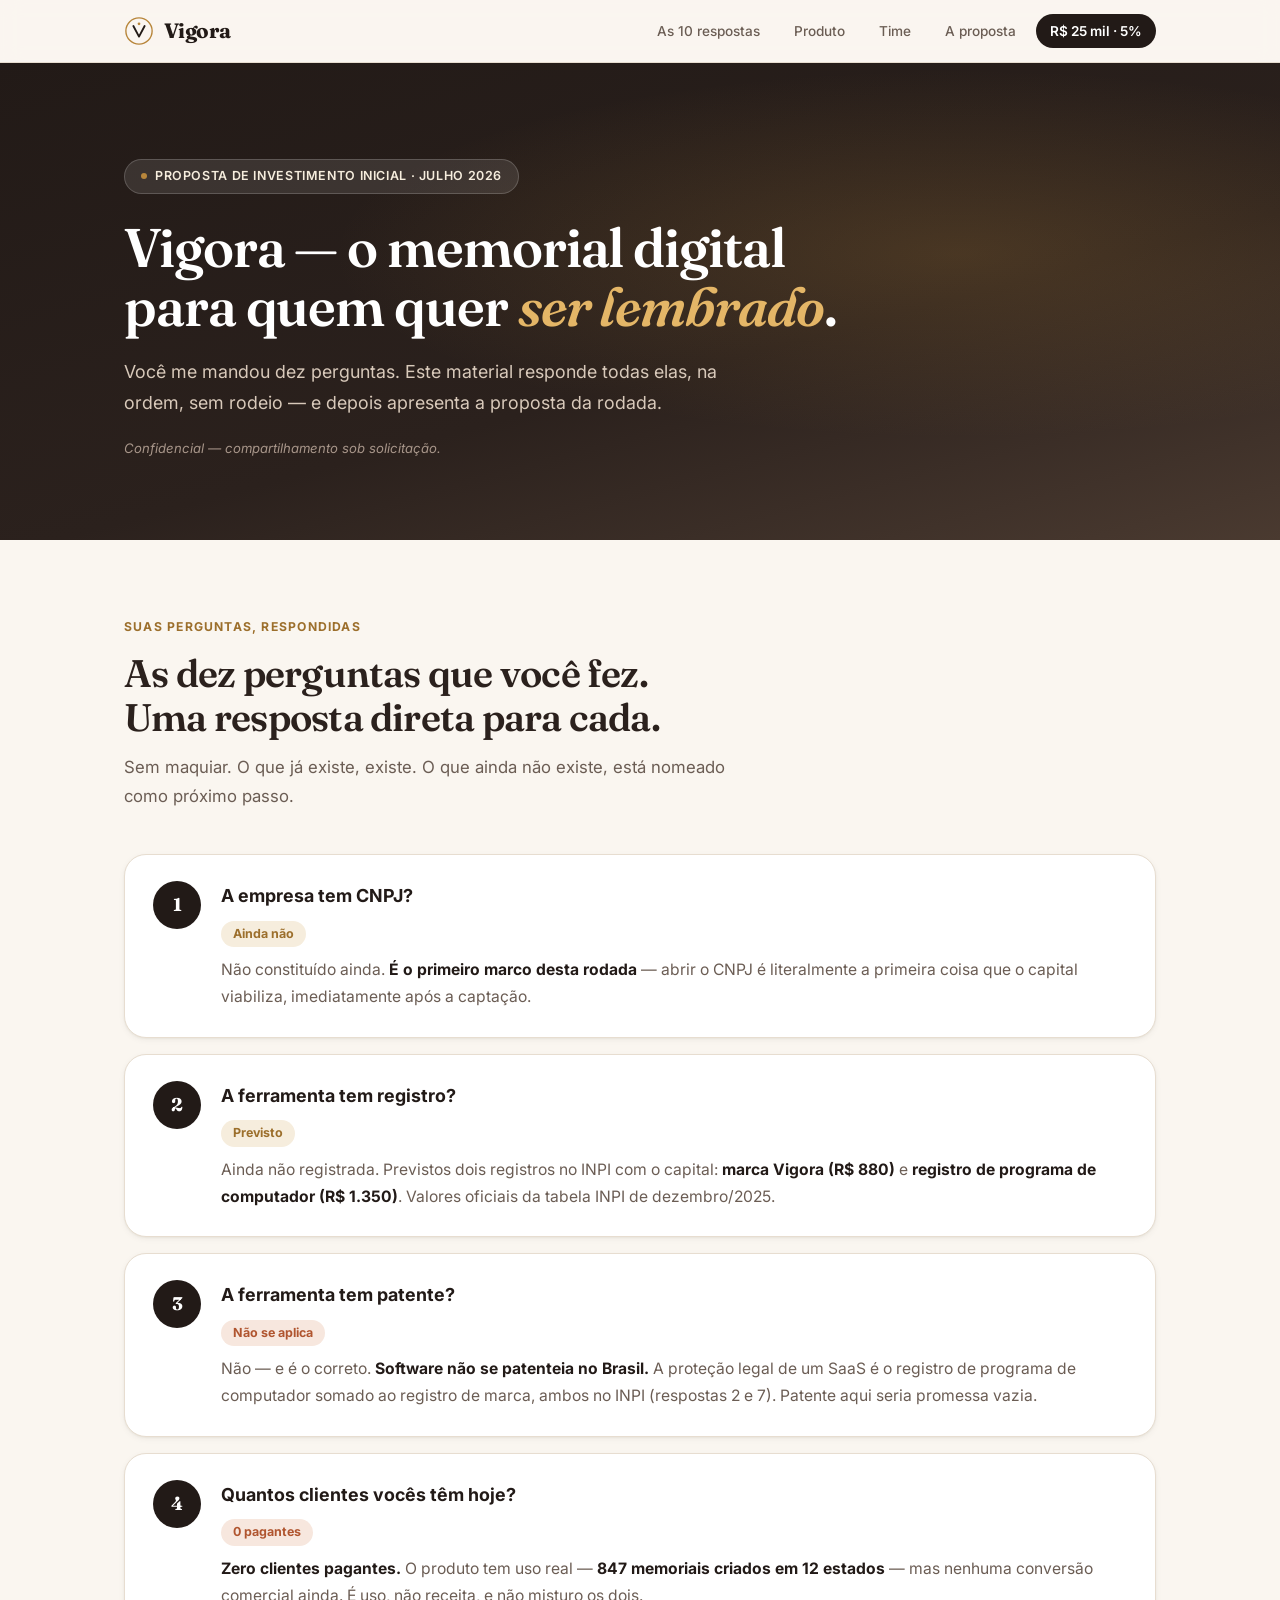
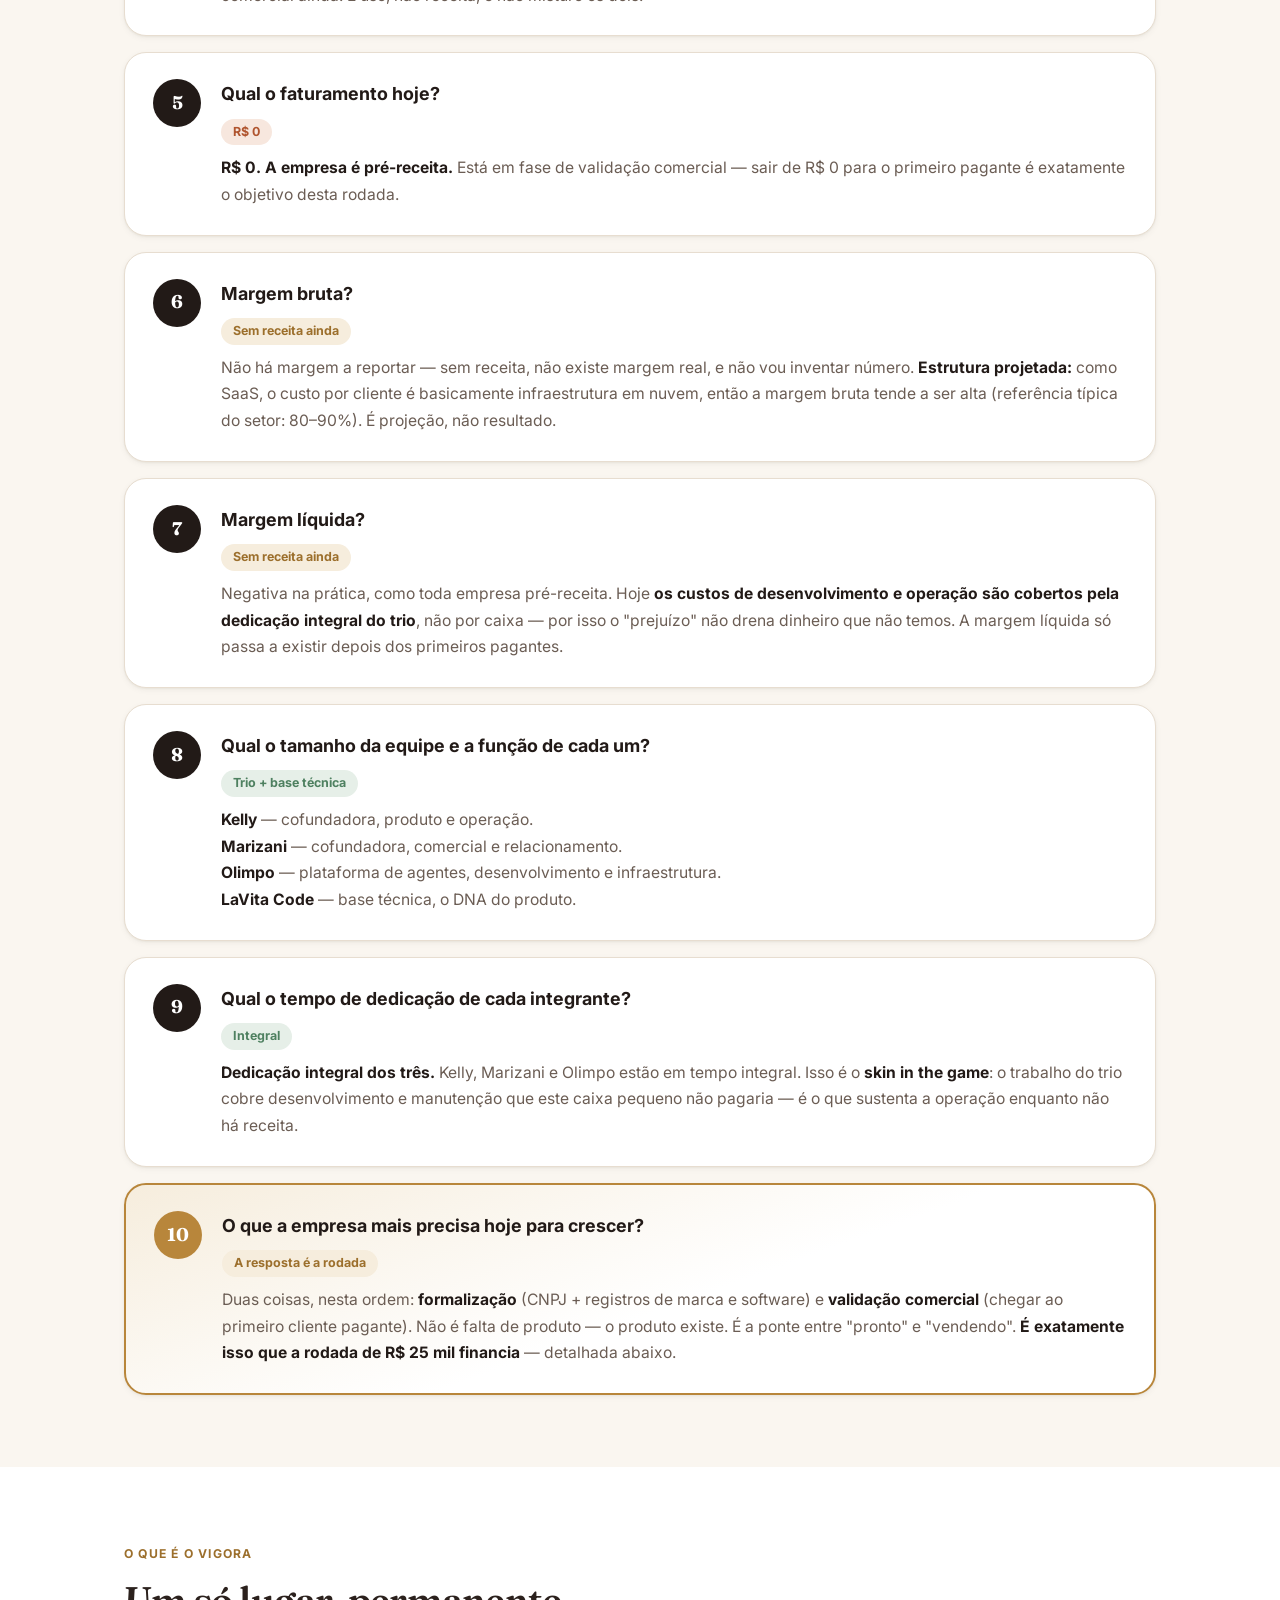
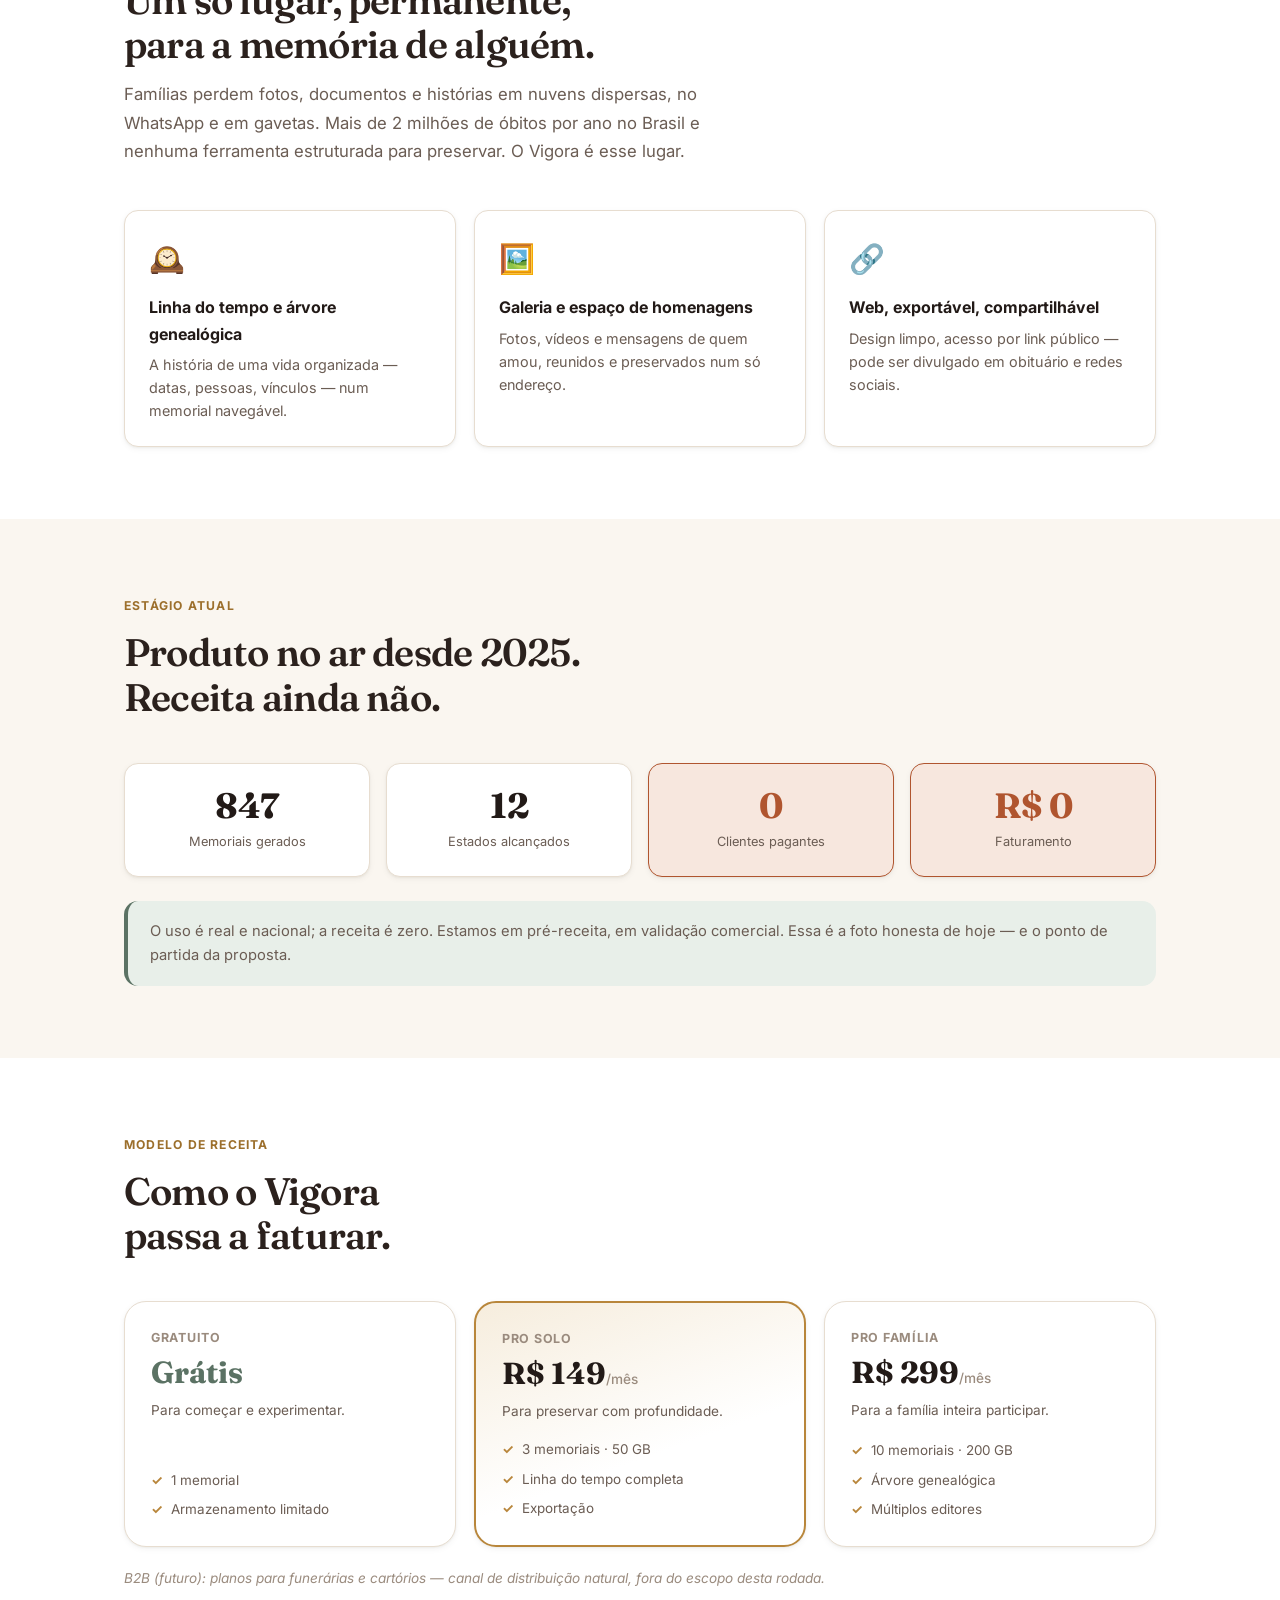
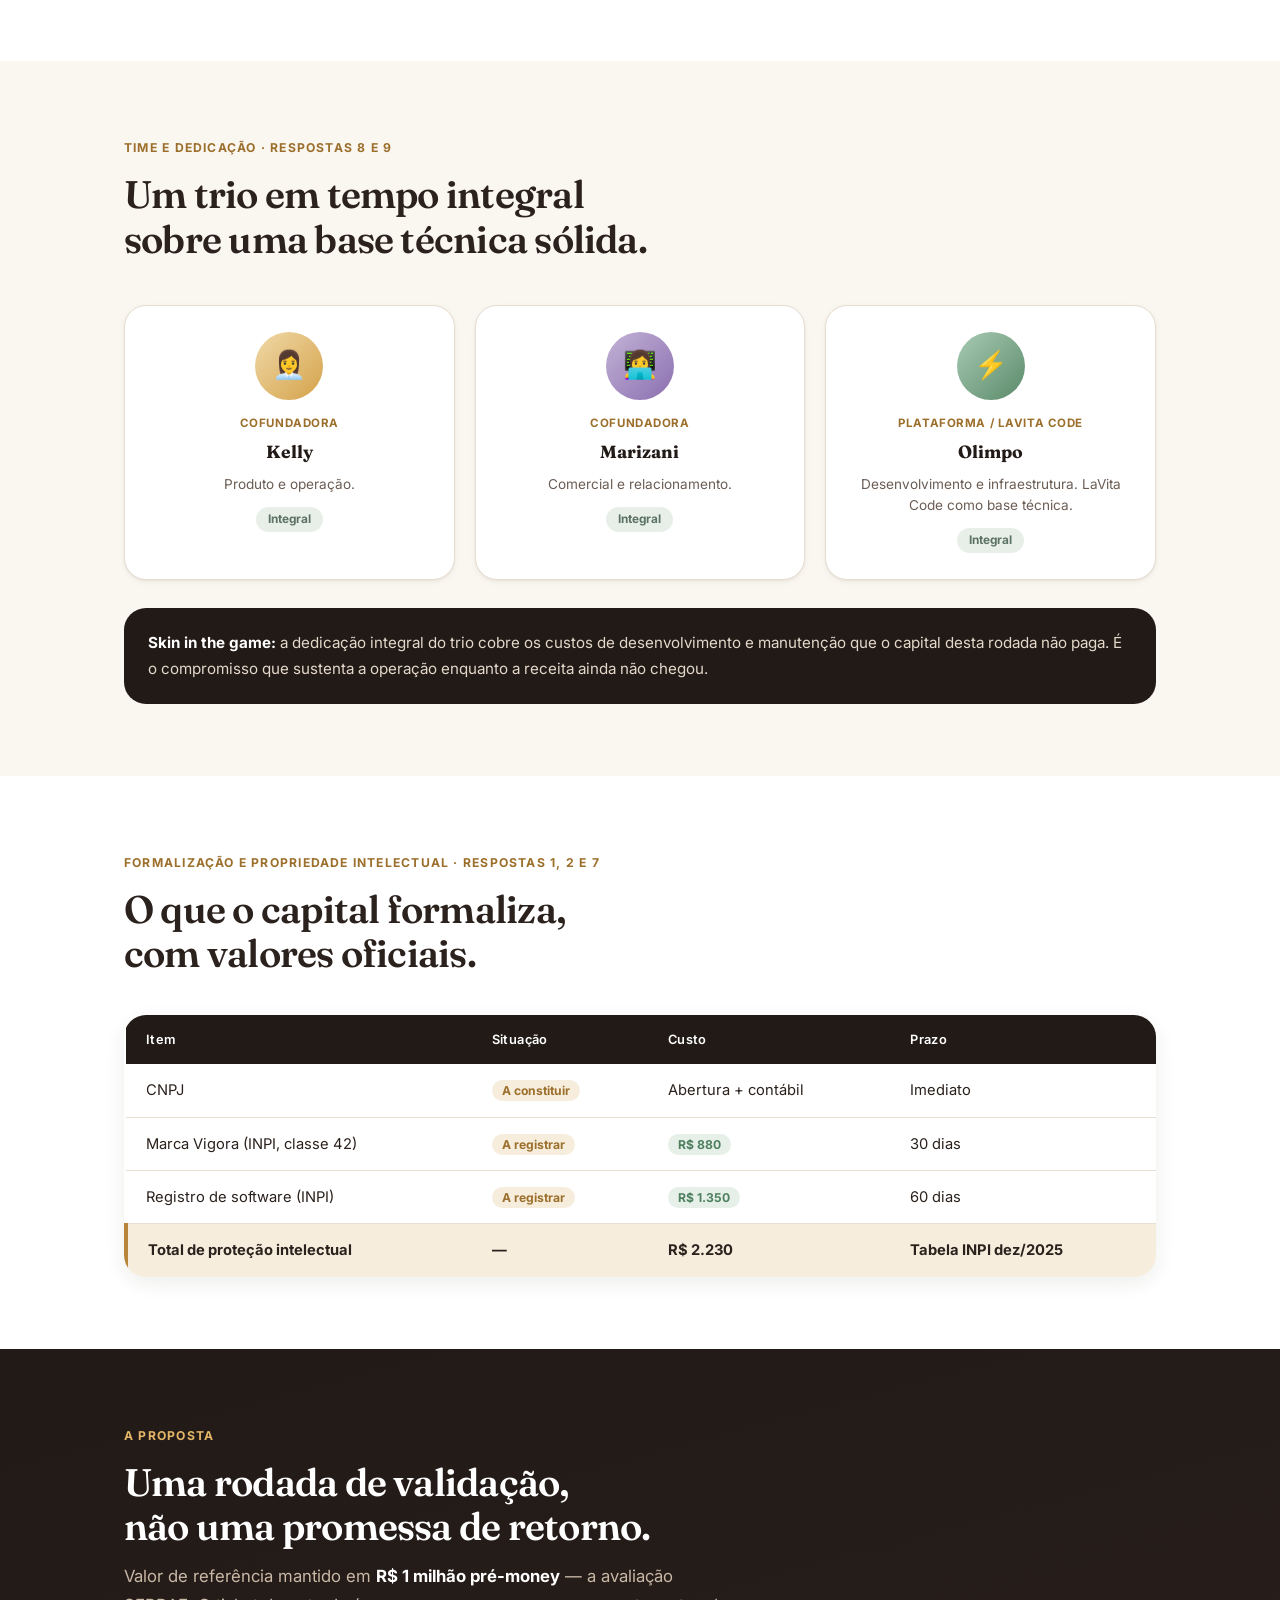
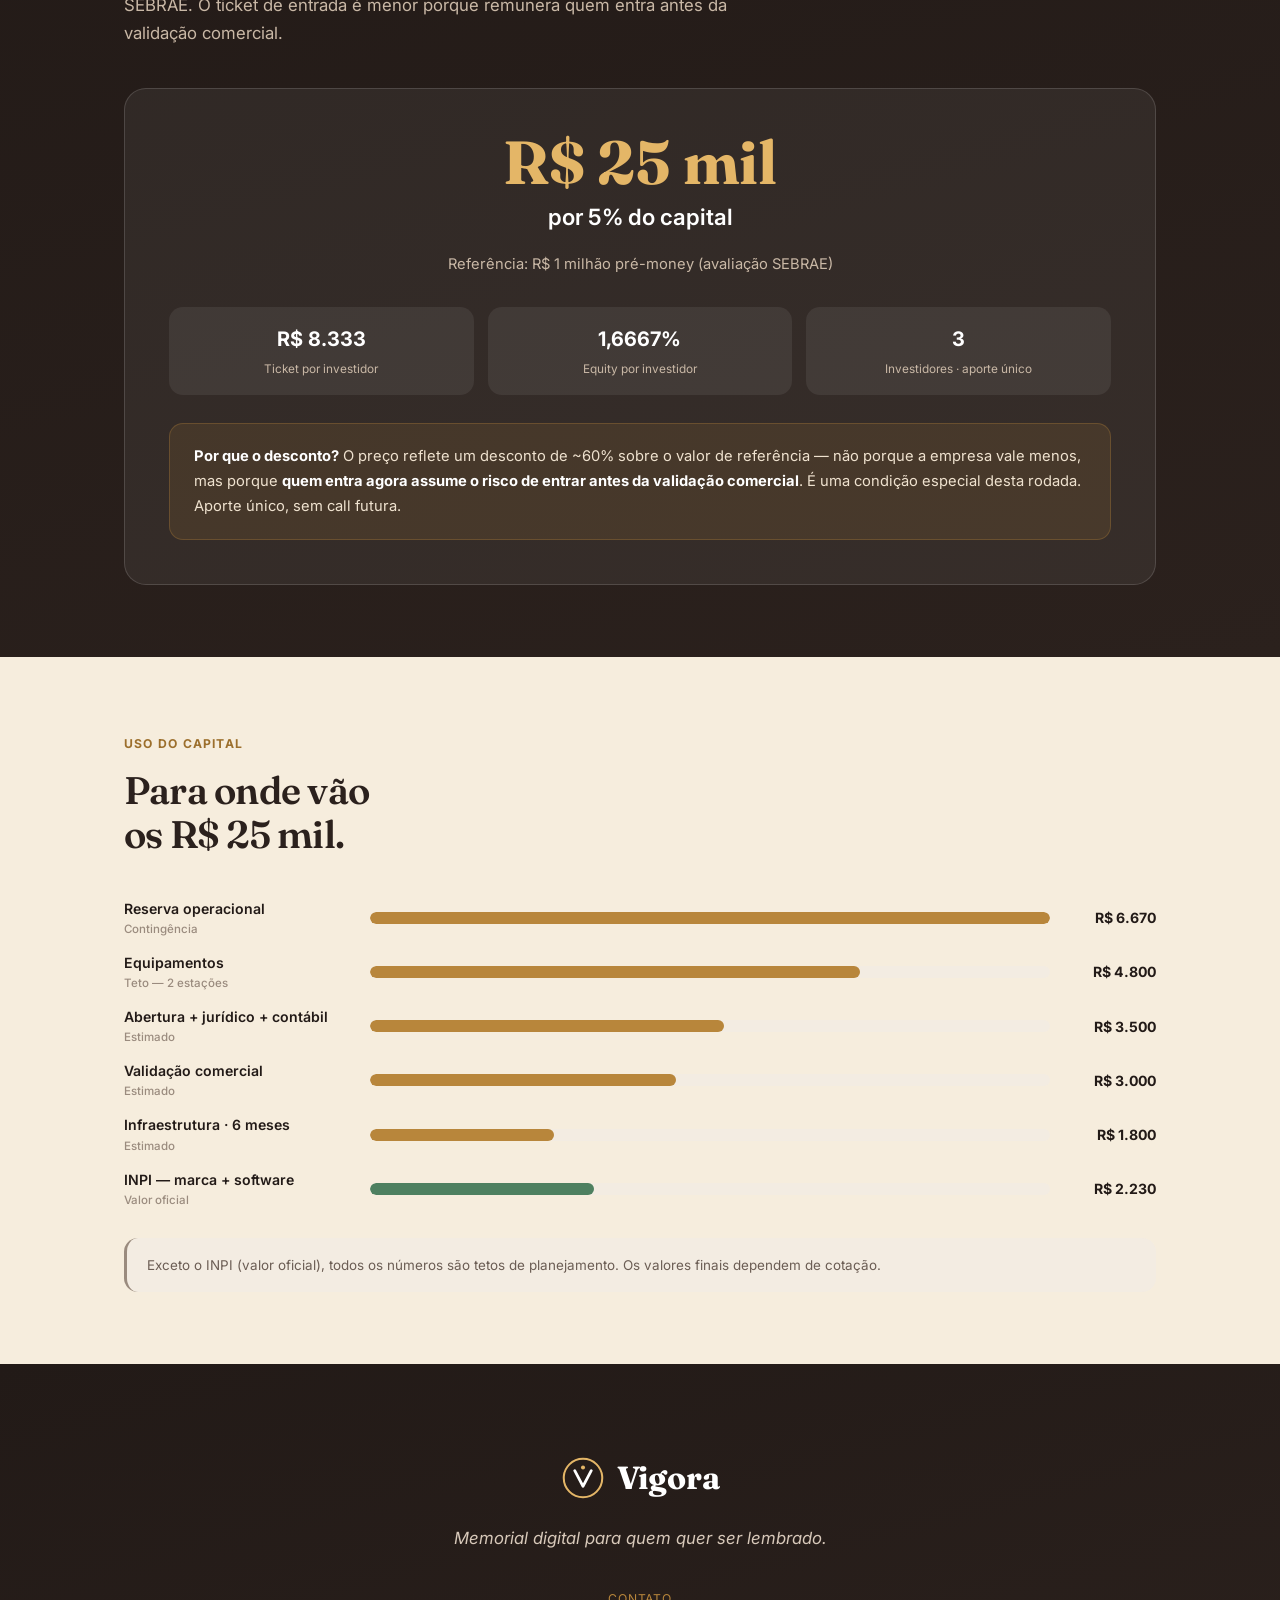
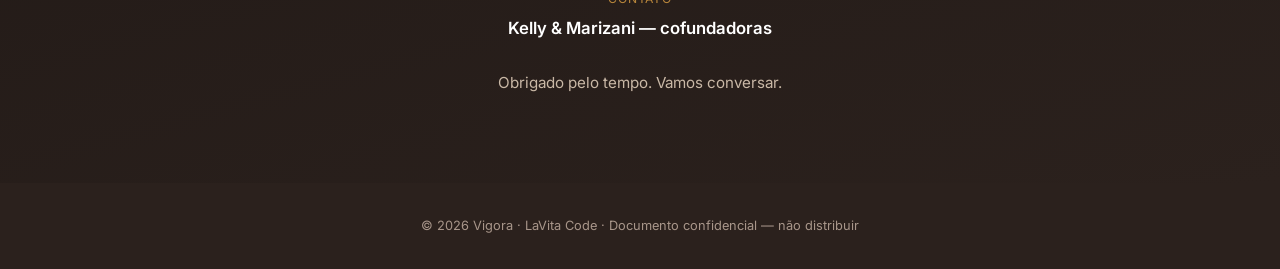
==== investor-deck.html @ 692edc86 "Rework investor deck: correct product (memorial digital) + Q&A format answering the 10 investor ques" ====
<!DOCTYPE html>
<html lang="pt-BR">
<head>
<meta charset="UTF-8" />
<meta name="viewport" content="width=device-width, initial-scale=1.0" />
<title>Vigora — Proposta de Investimento Inicial</title>
<meta name="description" content="Vigora — memorial digital. Respostas às perguntas do investidor e proposta de rodada inicial." />
<meta name="robots" content="noindex, nofollow" />
<link rel="preconnect" href="https://fonts.googleapis.com" />
<link rel="preconnect" href="https://fonts.gstatic.com" crossorigin />
<link href="https://fonts.googleapis.com/css2?family=Fraunces:ital,opsz,wght@0,9..144,400;0,9..144,600;0,9..144,700;1,9..144,400&family=Inter:wght@400;500;600;700&display=swap" rel="stylesheet" />
<style>
/* ═══════════════════════════════════════════════════════
   TOKENS — Vigora Memorial (paleta própria: sóbria + quente)
   ═══════════════════════════════════════════════════════ */
:root {
  --ink:        #221a17;   /* texto forte / fundo escuro */
  --ink-2:      #3a302b;
  --deep:       #2b211d;   /* seções escuras */
  --gold:       #b8863b;   /* acento quente */
  --gold-600:   #9c6f2c;
  --gold-tint:  #f6eddd;
  --sage:       #5b7264;   /* secundário calmo */
  --sage-tint:  #e8efe9;
  --cream:      #faf6f0;   /* fundo claro */
  --surface:    #ffffff;
  --surface-2:  #f3ece2;
  --border:     #e7ddd0;
  --text:       #2b211d;
  --text-2:     #6b5d54;
  --text-3:     #9a8b7e;
  --ok:         #4e8060;
  --ok-tint:    #e6efe8;
  --alert:      #b0552f;
  --alert-tint: #f7e7de;
  --sh-sm: 0 1px 2px rgba(43,33,29,.05), 0 2px 6px rgba(43,33,29,.05);
  --sh-md: 0 6px 20px rgba(43,33,29,.08);
  --sh-lg: 0 20px 48px rgba(43,33,29,.14);
  --r-sm: 8px; --r-md: 14px; --r-lg: 22px; --r-pill: 999px;
  --serif: 'Fraunces', Georgia, serif;
  --sans: 'Inter', -apple-system, sans-serif;
  --maxw: 1080px;
  --ease: cubic-bezier(.22,.61,.36,1);
}
*, *::before, *::after { box-sizing: border-box; margin: 0; padding: 0; }
html { scroll-behavior: smooth; }
body { font-family: var(--sans); background: var(--cream); color: var(--text); line-height: 1.65; font-size: 16px; -webkit-font-smoothing: antialiased; }
a { color: var(--gold-600); text-decoration: none; }
a:hover { text-decoration: underline; }

.container { max-width: var(--maxw); margin: 0 auto; padding: 0 24px; }
.section { padding: 72px 0; }
.section--alt { background: var(--surface); }
.section--warm { background: var(--gold-tint); }

/* ─── NAV ─── */
.nav { position: sticky; top: 0; z-index: 100; background: rgba(250,246,240,.9); backdrop-filter: blur(10px); border-bottom: 1px solid var(--border); }
.nav__inner { max-width: var(--maxw); margin: 0 auto; padding: 0 24px; height: 62px; display: flex; align-items: center; justify-content: space-between; }
.nav__logo { display: flex; align-items: center; gap: 10px; font-family: var(--serif); font-weight: 700; font-size: 1.3rem; color: var(--ink); letter-spacing: -.01em; }
.nav__logo svg { width: 30px; height: 30px; }
.nav__links { display: flex; gap: 6px; align-items: center; }
.nav__links a { padding: 6px 14px; border-radius: var(--r-pill); font-size: .85rem; font-weight: 500; color: var(--text-2); }
.nav__links a:hover { background: var(--gold-tint); color: var(--gold-600); text-decoration: none; }
.nav__pill { background: var(--ink) !important; color: #fff !important; font-weight: 600 !important; }

/* ─── HERO ─── */
.hero { background: linear-gradient(165deg, var(--ink) 0%, var(--deep) 60%, #4a3a30 100%); color: #fff; padding: 96px 0 80px; position: relative; overflow: hidden; }
.hero::before { content: ''; position: absolute; inset: 0; background: radial-gradient(ellipse 70% 55% at 75% 40%, rgba(184,134,59,.22) 0%, transparent 70%); pointer-events: none; }
.hero__inner { position: relative; max-width: 780px; }
.hero__tag { display: inline-flex; align-items: center; gap: 8px; background: rgba(255,255,255,.1); border: 1px solid rgba(255,255,255,.18); border-radius: var(--r-pill); padding: 6px 16px; font-size: .78rem; font-weight: 600; letter-spacing: .05em; text-transform: uppercase; color: var(--gold-tint); margin-bottom: 24px; }
.hero__tag span { width: 6px; height: 6px; border-radius: 50%; background: var(--gold); }
.hero__title { font-family: var(--serif); font-size: clamp(2.2rem, 5vw, 3.4rem); font-weight: 600; line-height: 1.1; letter-spacing: -.02em; margin-bottom: 20px; }
.hero__title em { color: #e4b667; font-style: italic; }
.hero__sub { font-size: 1.12rem; color: #d8c9ba; line-height: 1.7; margin-bottom: 20px; max-width: 620px; }
.hero__conf { font-size: .82rem; color: #a8968a; font-style: italic; }

/* ─── SECTION HEAD ─── */
.eyebrow { display: inline-block; font-size: .76rem; font-weight: 700; letter-spacing: .1em; text-transform: uppercase; color: var(--gold-600); margin-bottom: 14px; }
.s-title { font-family: var(--serif); font-size: clamp(1.7rem, 3.2vw, 2.4rem); font-weight: 600; letter-spacing: -.02em; line-height: 1.15; margin-bottom: 14px; }
.s-sub { font-size: 1.05rem; color: var(--text-2); max-width: 620px; line-height: 1.7; }

/* ─── QA — o coração do deck ─── */
.qa-intro { display: flex; align-items: baseline; gap: 16px; flex-wrap: wrap; margin-bottom: 8px; }
.qa-list { display: flex; flex-direction: column; gap: 16px; margin-top: 44px; }
.qa {
  background: var(--surface); border: 1px solid var(--border); border-radius: var(--r-lg);
  padding: 26px 28px; box-shadow: var(--sh-sm); transition: box-shadow .2s, transform .2s;
  display: grid; grid-template-columns: 48px 1fr; gap: 20px; align-items: start;
}
.qa:hover { box-shadow: var(--sh-md); transform: translateY(-2px); }
.qa__num {
  width: 48px; height: 48px; border-radius: 50%; background: var(--ink); color: #fff;
  font-family: var(--serif); font-weight: 700; font-size: 1.15rem;
  display: flex; align-items: center; justify-content: center;
}
.qa__q { font-size: 1.12rem; font-weight: 700; color: var(--ink); margin-bottom: 8px; }
.qa__a { font-size: .98rem; color: var(--text-2); line-height: 1.7; }
.qa__a strong { color: var(--ink); font-weight: 700; }
.qa__pill {
  display: inline-flex; align-items: center; gap: 6px; font-size: .78rem; font-weight: 700;
  padding: 3px 12px; border-radius: var(--r-pill); margin-bottom: 10px;
}
.qa__pill--yes { background: var(--ok-tint); color: var(--ok); }
.qa__pill--no { background: var(--alert-tint); color: var(--alert); }
.qa__pill--soon { background: var(--gold-tint); color: var(--gold-600); }
/* variante destaque para a pergunta 10 (o que precisa) */
.qa--feature { border-color: var(--gold); border-width: 2px; background: linear-gradient(160deg, var(--gold-tint) 0%, #fff 55%); }
.qa--feature .qa__num { background: var(--gold); }

/* ─── PRODUTO / features ─── */
.feature-grid { display: grid; grid-template-columns: repeat(3,1fr); gap: 18px; margin-top: 44px; }
.feature { background: var(--surface); border: 1px solid var(--border); border-radius: var(--r-md); padding: 24px; box-shadow: var(--sh-sm); }
.feature__ic { font-size: 1.8rem; margin-bottom: 12px; }
.feature__t { font-weight: 700; font-size: 1rem; margin-bottom: 6px; color: var(--ink); }
.feature__d { font-size: .9rem; color: var(--text-2); line-height: 1.6; }

/* ─── métricas estágio ─── */
.stage-grid { display: grid; grid-template-columns: repeat(4,1fr); gap: 16px; margin-top: 44px; }
.stat { background: var(--surface); border: 1px solid var(--border); border-radius: var(--r-md); padding: 24px; text-align: center; box-shadow: var(--sh-sm); }
.stat--zero { border-color: var(--alert); background: var(--alert-tint); }
.stat__n { font-family: var(--serif); font-size: 2.2rem; font-weight: 700; color: var(--ink); line-height: 1; }
.stat--zero .stat__n { color: var(--alert); }
.stat__l { font-size: .8rem; color: var(--text-2); margin-top: 8px; }
.stage-note { margin-top: 24px; padding: 18px 22px; border-radius: var(--r-md); background: var(--sage-tint); border-left: 4px solid var(--sage); font-size: .92rem; color: var(--text-2); }

/* ─── planos ─── */
.plans { display: grid; grid-template-columns: repeat(3,1fr); gap: 18px; margin-top: 44px; }
.plan { background: var(--surface); border: 1px solid var(--border); border-radius: var(--r-lg); padding: 26px; display: flex; flex-direction: column; box-shadow: var(--sh-sm); }
.plan--feat { border-color: var(--gold); border-width: 2px; background: linear-gradient(160deg, var(--gold-tint) 0%, #fff 60%); }
.plan__name { font-size: .78rem; font-weight: 700; text-transform: uppercase; letter-spacing: .06em; color: var(--text-3); margin-bottom: 8px; }
.plan__price { font-family: var(--serif); font-size: 1.9rem; font-weight: 700; color: var(--ink); line-height: 1; }
.plan__price span { font-size: .85rem; font-weight: 500; color: var(--text-3); font-family: var(--sans); }
.plan__price--free { color: var(--sage); }
.plan__d { font-size: .85rem; color: var(--text-2); margin: 12px 0 16px; flex: 1; }
.plan__f { list-style: none; display: flex; flex-direction: column; gap: 7px; }
.plan__f li { font-size: .84rem; display: flex; gap: 8px; color: var(--text-2); }
.plan__f li::before { content: '✓'; color: var(--gold); font-weight: 700; }
.plans-note { margin-top: 20px; font-size: .85rem; color: var(--text-3); font-style: italic; }

/* ─── time ─── */
.team { display: grid; grid-template-columns: repeat(3,1fr); gap: 20px; margin-top: 44px; }
.member { background: var(--surface); border: 1px solid var(--border); border-radius: var(--r-lg); padding: 26px; text-align: center; box-shadow: var(--sh-sm); }
.member__av { width: 68px; height: 68px; border-radius: 50%; margin: 0 auto 14px; display: flex; align-items: center; justify-content: center; font-size: 1.7rem; }
.av--k { background: linear-gradient(135deg,#f0d9a8,#d4a24a); }
.av--m { background: linear-gradient(135deg,#c3b3d6,#8a6fb0); }
.av--o { background: linear-gradient(135deg,#a8cbb4,#5b8a6a); }
.member__role { font-size: .72rem; font-weight: 700; text-transform: uppercase; letter-spacing: .05em; color: var(--gold-600); margin-bottom: 4px; }
.member__name { font-family: var(--serif); font-size: 1.1rem; font-weight: 700; color: var(--ink); margin-bottom: 8px; }
.member__d { font-size: .85rem; color: var(--text-2); line-height: 1.55; }
.member__ded { display: inline-block; margin-top: 12px; background: var(--sage-tint); color: var(--sage); font-size: .74rem; font-weight: 700; border-radius: var(--r-pill); padding: 3px 12px; }
.skin { margin-top: 28px; padding: 22px 24px; border-radius: var(--r-lg); background: var(--ink); color: #e4d8ca; font-size: .95rem; line-height: 1.7; }
.skin strong { color: #fff; }

/* ─── IP tabela ─── */
.ip-table { width: 100%; border-collapse: collapse; margin-top: 40px; border-radius: var(--r-lg); overflow: hidden; box-shadow: var(--sh-md); font-size: .92rem; }
.ip-table th { background: var(--ink); color: #fff; padding: 14px 20px; text-align: left; font-size: .8rem; font-weight: 600; letter-spacing: .03em; }
.ip-table td { padding: 14px 20px; border-bottom: 1px solid var(--border); background: var(--surface); }
.ip-table tr:last-child td { border-bottom: none; }
.ip-table tr.tot td { background: var(--gold-tint); font-weight: 700; }
.ip-table tr.tot td:first-child { border-left: 4px solid var(--gold); }
.tag-off { background: var(--ok-tint); color: var(--ok); border-radius: var(--r-pill); padding: 3px 10px; font-size: .76rem; font-weight: 700; white-space: nowrap; }
.tag-soon { background: var(--gold-tint); color: var(--gold-600); border-radius: var(--r-pill); padding: 3px 10px; font-size: .76rem; font-weight: 700; white-space: nowrap; }

/* ─── OFERTA (rodada) ─── */
.offer { background: rgba(255,255,255,.06); border: 1px solid rgba(255,255,255,.14); border-radius: var(--r-lg); padding: 44px; text-align: center; margin-top: 40px; }
.offer__big { font-family: var(--serif); font-size: clamp(2.4rem,6vw,3.8rem); font-weight: 700; color: #e4b667; line-height: 1; }
.offer__eq { font-size: 1.4rem; font-weight: 600; color: #fff; margin-top: 6px; }
.offer__ref { font-size: .92rem; color: #c9b8a6; margin-top: 16px; }
.offer__tickets { display: grid; grid-template-columns: repeat(3,1fr); gap: 14px; margin-top: 30px; }
.tk { background: rgba(255,255,255,.07); border-radius: var(--r-md); padding: 16px; }
.tk__n { font-size: 1.25rem; font-weight: 700; color: #fff; }
.tk__l { font-size: .74rem; color: #c9b8a6; margin-top: 4px; }
.offer__why { margin-top: 28px; padding: 20px 24px; border-radius: var(--r-md); background: rgba(184,134,59,.14); border: 1px solid rgba(184,134,59,.3); font-size: .92rem; color: #efe2cf; line-height: 1.7; text-align: left; }
.offer__why strong { color: #fff; }

/* ─── uso do capital ─── */
.cap { display: flex; flex-direction: column; gap: 12px; margin-top: 40px; }
.cap-row { display: grid; grid-template-columns: 230px 1fr 90px; gap: 16px; align-items: center; }
.cap-lbl { font-size: .88rem; font-weight: 600; color: var(--ink); }
.cap-lbl small { display: block; font-size: .72rem; font-weight: 500; color: var(--text-3); }
.cap-track { background: var(--surface-2); border-radius: var(--r-pill); height: 12px; overflow: hidden; }
.cap-fill { height: 100%; border-radius: var(--r-pill); background: var(--gold); }
.cap-fill--off { background: var(--ok); }
.cap-val { font-size: .88rem; font-weight: 700; text-align: right; color: var(--ink); }
.disclaimer { margin-top: 28px; padding: 16px 20px; border-radius: var(--r-md); background: var(--surface-2); border-left: 3px solid var(--text-3); font-size: .84rem; color: var(--text-2); }

/* ─── fechamento ─── */
.closing { background: linear-gradient(165deg, var(--ink) 0%, var(--deep) 100%); color: #fff; text-align: center; padding: 88px 24px; }
.closing__logo { display: flex; align-items: center; justify-content: center; gap: 12px; margin-bottom: 20px; }
.closing__logo svg { width: 44px; height: 44px; }
.closing__t { font-family: var(--serif); font-size: 2rem; font-weight: 700; }
.closing__tag { font-size: 1.05rem; color: #d8c9ba; margin-top: 8px; font-style: italic; }
.closing__c { margin-top: 36px; }
.closing__c-l { font-size: .76rem; text-transform: uppercase; letter-spacing: .06em; color: var(--gold); margin-bottom: 6px; }
.closing__c-v { font-size: 1.05rem; font-weight: 600; }
.closing__note { margin-top: 28px; font-size: .95rem; color: #c9b8a6; }
.footer { background: var(--deep); color: #a8968a; padding: 32px 24px; text-align: center; font-size: .8rem; }

/* ─── responsivo ─── */
@media (max-width: 860px) {
  .feature-grid, .team, .plans { grid-template-columns: 1fr; }
  .stage-grid { grid-template-columns: 1fr 1fr; }
  .offer__tickets { grid-template-columns: 1fr; }
  .cap-row { grid-template-columns: 1fr; gap: 6px; }
  .cap-val { text-align: left; }
  .nav__links a:not(.nav__pill) { display: none; }
}
@media (max-width: 560px) {
  .section { padding: 52px 0; }
  .stage-grid { grid-template-columns: 1fr; }
  .qa { grid-template-columns: 40px 1fr; gap: 14px; padding: 20px; }
  .qa__num { width: 40px; height: 40px; font-size: 1rem; }
  .offer { padding: 28px; }
}
</style>
</head>
<body>

<!-- NAV -->
<header class="nav">
  <div class="nav__inner">
    <a class="nav__logo" href="#">
      <svg viewBox="0 0 48 48" fill="none" aria-label="Vigora">
        <circle cx="24" cy="24" r="21" stroke="#b8863b" stroke-width="2.2"/>
        <path d="M15 16 L24 33 L33 16" stroke="#221a17" stroke-width="3" stroke-linecap="round" stroke-linejoin="round"/>
        <circle cx="24" cy="12.5" r="2.2" fill="#b8863b"/>
      </svg>
      Vigora
    </a>
    <nav class="nav__links">
      <a href="#respostas">As 10 respostas</a>
      <a href="#produto">Produto</a>
      <a href="#time">Time</a>
      <a href="#oferta">A proposta</a>
      <a class="nav__pill" href="#oferta">R$ 25 mil · 5%</a>
    </nav>
  </div>
</header>

<!-- HERO -->
<section class="hero">
  <div class="container">
    <div class="hero__inner">
      <div class="hero__tag"><span></span> Proposta de investimento inicial · Julho 2026</div>
      <h1 class="hero__title">Vigora — o memorial digital<br>para quem quer <em>ser lembrado</em>.</h1>
      <p class="hero__sub">Você me mandou dez perguntas. Este material responde todas elas, na ordem, sem rodeio — e depois apresenta a proposta da rodada.</p>
      <p class="hero__conf">Confidencial — compartilhamento sob solicitação.</p>
    </div>
  </div>
</section>

<!-- AS 10 RESPOSTAS -->
<section class="section" id="respostas">
  <div class="container">
    <div class="eyebrow">Suas perguntas, respondidas</div>
    <h2 class="s-title">As dez perguntas que você fez.<br>Uma resposta direta para cada.</h2>
    <p class="s-sub">Sem maquiar. O que já existe, existe. O que ainda não existe, está nomeado como próximo passo.</p>

    <div class="qa-list">

      <div class="qa">
        <div class="qa__num">1</div>
        <div>
          <div class="qa__q">A empresa tem CNPJ?</div>
          <span class="qa__pill qa__pill--soon">Ainda não</span>
          <div class="qa__a">Não constituído ainda. <strong>É o primeiro marco desta rodada</strong> — abrir o CNPJ é literalmente a primeira coisa que o capital viabiliza, imediatamente após a captação.</div>
        </div>
      </div>

      <div class="qa">
        <div class="qa__num">2</div>
        <div>
          <div class="qa__q">A ferramenta tem registro?</div>
          <span class="qa__pill qa__pill--soon">Previsto</span>
          <div class="qa__a">Ainda não registrada. Previstos dois registros no INPI com o capital: <strong>marca Vigora (R$ 880)</strong> e <strong>registro de programa de computador (R$ 1.350)</strong>. Valores oficiais da tabela INPI de dezembro/2025.</div>
        </div>
      </div>

      <div class="qa">
        <div class="qa__num">3</div>
        <div>
          <div class="qa__q">A ferramenta tem patente?</div>
          <span class="qa__pill qa__pill--no">Não se aplica</span>
          <div class="qa__a">Não — e é o correto. <strong>Software não se patenteia no Brasil.</strong> A proteção legal de um SaaS é o registro de programa de computador somado ao registro de marca, ambos no INPI (respostas 2 e 7). Patente aqui seria promessa vazia.</div>
        </div>
      </div>

      <div class="qa">
        <div class="qa__num">4</div>
        <div>
          <div class="qa__q">Quantos clientes vocês têm hoje?</div>
          <span class="qa__pill qa__pill--no">0 pagantes</span>
          <div class="qa__a"><strong>Zero clientes pagantes.</strong> O produto tem uso real — <strong>847 memoriais criados em 12 estados</strong> — mas nenhuma conversão comercial ainda. É uso, não receita, e não misturo os dois.</div>
        </div>
      </div>

      <div class="qa">
        <div class="qa__num">5</div>
        <div>
          <div class="qa__q">Qual o faturamento hoje?</div>
          <span class="qa__pill qa__pill--no">R$ 0</span>
          <div class="qa__a"><strong>R$ 0. A empresa é pré-receita.</strong> Está em fase de validação comercial — sair de R$ 0 para o primeiro pagante é exatamente o objetivo desta rodada.</div>
        </div>
      </div>

      <div class="qa">
        <div class="qa__num">6</div>
        <div>
          <div class="qa__q">Margem bruta?</div>
          <span class="qa__pill qa__pill--soon">Sem receita ainda</span>
          <div class="qa__a">Não há margem a reportar — sem receita, não existe margem real, e não vou inventar número. <strong>Estrutura projetada:</strong> como SaaS, o custo por cliente é basicamente infraestrutura em nuvem, então a margem bruta tende a ser alta (referência típica do setor: 80–90%). É projeção, não resultado.</div>
        </div>
      </div>

      <div class="qa">
        <div class="qa__num">7</div>
        <div>
          <div class="qa__q">Margem líquida?</div>
          <span class="qa__pill qa__pill--soon">Sem receita ainda</span>
          <div class="qa__a">Negativa na prática, como toda empresa pré-receita. Hoje <strong>os custos de desenvolvimento e operação são cobertos pela dedicação integral do trio</strong>, não por caixa — por isso o "prejuízo" não drena dinheiro que não temos. A margem líquida só passa a existir depois dos primeiros pagantes.</div>
        </div>
      </div>

      <div class="qa">
        <div class="qa__num">8</div>
        <div>
          <div class="qa__q">Qual o tamanho da equipe e a função de cada um?</div>
          <span class="qa__pill qa__pill--yes">Trio + base técnica</span>
          <div class="qa__a">
            <strong>Kelly</strong> — cofundadora, produto e operação.<br>
            <strong>Marizani</strong> — cofundadora, comercial e relacionamento.<br>
            <strong>Olimpo</strong> — plataforma de agentes, desenvolvimento e infraestrutura.<br>
            <strong>LaVita Code</strong> — base técnica, o DNA do produto.
          </div>
        </div>
      </div>

      <div class="qa">
        <div class="qa__num">9</div>
        <div>
          <div class="qa__q">Qual o tempo de dedicação de cada integrante?</div>
          <span class="qa__pill qa__pill--yes">Integral</span>
          <div class="qa__a"><strong>Dedicação integral dos três.</strong> Kelly, Marizani e Olimpo estão em tempo integral. Isso é o <strong>skin in the game</strong>: o trabalho do trio cobre desenvolvimento e manutenção que este caixa pequeno não pagaria — é o que sustenta a operação enquanto não há receita.</div>
        </div>
      </div>

      <div class="qa qa--feature">
        <div class="qa__num">10</div>
        <div>
          <div class="qa__q">O que a empresa mais precisa hoje para crescer?</div>
          <span class="qa__pill qa__pill--soon">A resposta é a rodada</span>
          <div class="qa__a">Duas coisas, nesta ordem: <strong>formalização</strong> (CNPJ + registros de marca e software) e <strong>validação comercial</strong> (chegar ao primeiro cliente pagante). Não é falta de produto — o produto existe. É a ponte entre "pronto" e "vendendo". <strong>É exatamente isso que a rodada de R$ 25 mil financia</strong> — detalhada abaixo.</div>
        </div>
      </div>

    </div>
  </div>
</section>

<!-- PRODUTO -->
<section class="section section--alt" id="produto">
  <div class="container">
    <div class="eyebrow">O que é o Vigora</div>
    <h2 class="s-title">Um só lugar, permanente,<br>para a memória de alguém.</h2>
    <p class="s-sub">Famílias perdem fotos, documentos e histórias em nuvens dispersas, no WhatsApp e em gavetas. Mais de 2 milhões de óbitos por ano no Brasil e nenhuma ferramenta estruturada para preservar. O Vigora é esse lugar.</p>

    <div class="feature-grid">
      <div class="feature">
        <div class="feature__ic">🕰️</div>
        <div class="feature__t">Linha do tempo e árvore genealógica</div>
        <div class="feature__d">A história de uma vida organizada — datas, pessoas, vínculos — num memorial navegável.</div>
      </div>
      <div class="feature">
        <div class="feature__ic">🖼️</div>
        <div class="feature__t">Galeria e espaço de homenagens</div>
        <div class="feature__d">Fotos, vídeos e mensagens de quem amou, reunidos e preservados num só endereço.</div>
      </div>
      <div class="feature">
        <div class="feature__ic">🔗</div>
        <div class="feature__t">Web, exportável, compartilhável</div>
        <div class="feature__d">Design limpo, acesso por link público — pode ser divulgado em obituário e redes sociais.</div>
      </div>
    </div>
  </div>
</section>

<!-- ESTÁGIO -->
<section class="section" id="estagio">
  <div class="container">
    <div class="eyebrow">Estágio atual</div>
    <h2 class="s-title">Produto no ar desde 2025.<br>Receita ainda não.</h2>

    <div class="stage-grid">
      <div class="stat">
        <div class="stat__n">847</div>
        <div class="stat__l">Memoriais gerados</div>
      </div>
      <div class="stat">
        <div class="stat__n">12</div>
        <div class="stat__l">Estados alcançados</div>
      </div>
      <div class="stat stat--zero">
        <div class="stat__n">0</div>
        <div class="stat__l">Clientes pagantes</div>
      </div>
      <div class="stat stat--zero">
        <div class="stat__n">R$ 0</div>
        <div class="stat__l">Faturamento</div>
      </div>
    </div>

    <div class="stage-note">O uso é real e nacional; a receita é zero. Estamos em pré-receita, em validação comercial. Essa é a foto honesta de hoje — e o ponto de partida da proposta.</div>
  </div>
</section>

<!-- MODELO DE RECEITA -->
<section class="section section--alt" id="planos">
  <div class="container">
    <div class="eyebrow">Modelo de receita</div>
    <h2 class="s-title">Como o Vigora<br>passa a faturar.</h2>

    <div class="plans">
      <div class="plan">
        <div class="plan__name">Gratuito</div>
        <div class="plan__price plan__price--free">Grátis</div>
        <p class="plan__d">Para começar e experimentar.</p>
        <ul class="plan__f">
          <li>1 memorial</li>
          <li>Armazenamento limitado</li>
        </ul>
      </div>
      <div class="plan plan--feat">
        <div class="plan__name">Pro Solo</div>
        <div class="plan__price">R$ 149<span>/mês</span></div>
        <p class="plan__d">Para preservar com profundidade.</p>
        <ul class="plan__f">
          <li>3 memoriais · 50 GB</li>
          <li>Linha do tempo completa</li>
          <li>Exportação</li>
        </ul>
      </div>
      <div class="plan">
        <div class="plan__name">Pro Família</div>
        <div class="plan__price">R$ 299<span>/mês</span></div>
        <p class="plan__d">Para a família inteira participar.</p>
        <ul class="plan__f">
          <li>10 memoriais · 200 GB</li>
          <li>Árvore genealógica</li>
          <li>Múltiplos editores</li>
        </ul>
      </div>
    </div>
    <p class="plans-note">B2B (futuro): planos para funerárias e cartórios — canal de distribuição natural, fora do escopo desta rodada.</p>
  </div>
</section>

<!-- TIME (detalha respostas 8 e 9) -->
<section class="section" id="time">
  <div class="container">
    <div class="eyebrow">Time e dedicação · respostas 8 e 9</div>
    <h2 class="s-title">Um trio em tempo integral<br>sobre uma base técnica sólida.</h2>

    <div class="team">
      <div class="member">
        <div class="member__av av--k">👩‍💼</div>
        <div class="member__role">Cofundadora</div>
        <div class="member__name">Kelly</div>
        <p class="member__d">Produto e operação.</p>
        <span class="member__ded">Integral</span>
      </div>
      <div class="member">
        <div class="member__av av--m">👩‍💻</div>
        <div class="member__role">Cofundadora</div>
        <div class="member__name">Marizani</div>
        <p class="member__d">Comercial e relacionamento.</p>
        <span class="member__ded">Integral</span>
      </div>
      <div class="member">
        <div class="member__av av--o">⚡</div>
        <div class="member__role">Plataforma / LaVita Code</div>
        <div class="member__name">Olimpo</div>
        <p class="member__d">Desenvolvimento e infraestrutura. LaVita Code como base técnica.</p>
        <span class="member__ded">Integral</span>
      </div>
    </div>

    <div class="skin"><strong>Skin in the game:</strong> a dedicação integral do trio cobre os custos de desenvolvimento e manutenção que o capital desta rodada não paga. É o compromisso que sustenta a operação enquanto a receita ainda não chegou.</div>
  </div>
</section>

<!-- FORMALIZAÇÃO / IP (detalha respostas 1, 2, 7) -->
<section class="section section--alt">
  <div class="container">
    <div class="eyebrow">Formalização e propriedade intelectual · respostas 1, 2 e 7</div>
    <h2 class="s-title">O que o capital formaliza,<br>com valores oficiais.</h2>
    <table class="ip-table">
      <thead>
        <tr><th>Item</th><th>Situação</th><th>Custo</th><th>Prazo</th></tr>
      </thead>
      <tbody>
        <tr>
          <td>CNPJ</td>
          <td><span class="tag-soon">A constituir</span></td>
          <td>Abertura + contábil</td>
          <td>Imediato</td>
        </tr>
        <tr>
          <td>Marca Vigora (INPI, classe 42)</td>
          <td><span class="tag-soon">A registrar</span></td>
          <td><span class="tag-off">R$ 880</span></td>
          <td>30 dias</td>
        </tr>
        <tr>
          <td>Registro de software (INPI)</td>
          <td><span class="tag-soon">A registrar</span></td>
          <td><span class="tag-off">R$ 1.350</span></td>
          <td>60 dias</td>
        </tr>
        <tr class="tot">
          <td>Total de proteção intelectual</td>
          <td>—</td>
          <td>R$ 2.230</td>
          <td>Tabela INPI dez/2025</td>
        </tr>
      </tbody>
    </table>
  </div>
</section>

<!-- OFERTA (rodada) -->
<section class="section closing" id="oferta" style="text-align:left; padding-top:72px; padding-bottom:72px;">
  <div class="container">
    <div class="eyebrow" style="color:#e4b667;">A proposta</div>
    <h2 class="s-title" style="color:#fff;">Uma rodada de validação,<br>não uma promessa de retorno.</h2>
    <p class="s-sub" style="color:#c9b8a6;">Valor de referência mantido em <strong style="color:#fff;">R$ 1 milhão pré-money</strong> — a avaliação SEBRAE. O ticket de entrada é menor porque remunera quem entra antes da validação comercial.</p>

    <div class="offer">
      <div class="offer__big">R$ 25 mil</div>
      <div class="offer__eq">por 5% do capital</div>
      <div class="offer__ref">Referência: R$ 1 milhão pré-money (avaliação SEBRAE)</div>

      <div class="offer__tickets">
        <div class="tk"><div class="tk__n">R$ 8.333</div><div class="tk__l">Ticket por investidor</div></div>
        <div class="tk"><div class="tk__n">1,6667%</div><div class="tk__l">Equity por investidor</div></div>
        <div class="tk"><div class="tk__n">3</div><div class="tk__l">Investidores · aporte único</div></div>
      </div>

      <div class="offer__why">
        <strong>Por que o desconto?</strong> O preço reflete um desconto de ~60% sobre o valor de referência — não porque a empresa vale menos, mas porque <strong>quem entra agora assume o risco de entrar antes da validação comercial</strong>. É uma condição especial desta rodada. Aporte único, sem call futura.
      </div>
    </div>
  </div>
</section>

<!-- USO DO CAPITAL -->
<section class="section section--warm">
  <div class="container">
    <div class="eyebrow">Uso do capital</div>
    <h2 class="s-title">Para onde vão<br>os R$ 25 mil.</h2>

    <div class="cap">
      <div class="cap-row">
        <div class="cap-lbl">Reserva operacional<small>Contingência</small></div>
        <div class="cap-track"><div class="cap-fill" style="width:100%"></div></div>
        <div class="cap-val">R$ 6.670</div>
      </div>
      <div class="cap-row">
        <div class="cap-lbl">Equipamentos<small>Teto — 2 estações</small></div>
        <div class="cap-track"><div class="cap-fill" style="width:72%"></div></div>
        <div class="cap-val">R$ 4.800</div>
      </div>
      <div class="cap-row">
        <div class="cap-lbl">Abertura + jurídico + contábil<small>Estimado</small></div>
        <div class="cap-track"><div class="cap-fill" style="width:52%"></div></div>
        <div class="cap-val">R$ 3.500</div>
      </div>
      <div class="cap-row">
        <div class="cap-lbl">Validação comercial<small>Estimado</small></div>
        <div class="cap-track"><div class="cap-fill" style="width:45%"></div></div>
        <div class="cap-val">R$ 3.000</div>
      </div>
      <div class="cap-row">
        <div class="cap-lbl">Infraestrutura · 6 meses<small>Estimado</small></div>
        <div class="cap-track"><div class="cap-fill" style="width:27%"></div></div>
        <div class="cap-val">R$ 1.800</div>
      </div>
      <div class="cap-row">
        <div class="cap-lbl">INPI — marca + software<small>Valor oficial</small></div>
        <div class="cap-track"><div class="cap-fill cap-fill--off" style="width:33%"></div></div>
        <div class="cap-val">R$ 2.230</div>
      </div>
    </div>

    <div class="disclaimer">Exceto o INPI (valor oficial), todos os números são tetos de planejamento. Os valores finais dependem de cotação.</div>
  </div>
</section>

<!-- FECHAMENTO -->
<section class="closing">
  <div class="closing__logo">
    <svg viewBox="0 0 48 48" fill="none" aria-label="Vigora">
      <circle cx="24" cy="24" r="21" stroke="#e4b667" stroke-width="2.2"/>
      <path d="M15 16 L24 33 L33 16" stroke="#fff" stroke-width="3" stroke-linecap="round" stroke-linejoin="round"/>
      <circle cx="24" cy="12.5" r="2.2" fill="#e4b667"/>
    </svg>
    <span class="closing__t">Vigora</span>
  </div>
  <p class="closing__tag">Memorial digital para quem quer ser lembrado.</p>
  <div class="closing__c">
    <div class="closing__c-l">Contato</div>
    <div class="closing__c-v">Kelly &amp; Marizani — cofundadoras</div>
  </div>
  <p class="closing__note">Obrigado pelo tempo. Vamos conversar.</p>
</section>

<footer class="footer">
  © 2026 Vigora · LaVita Code · Documento confidencial — não distribuir
</footer>

</body>
</html>
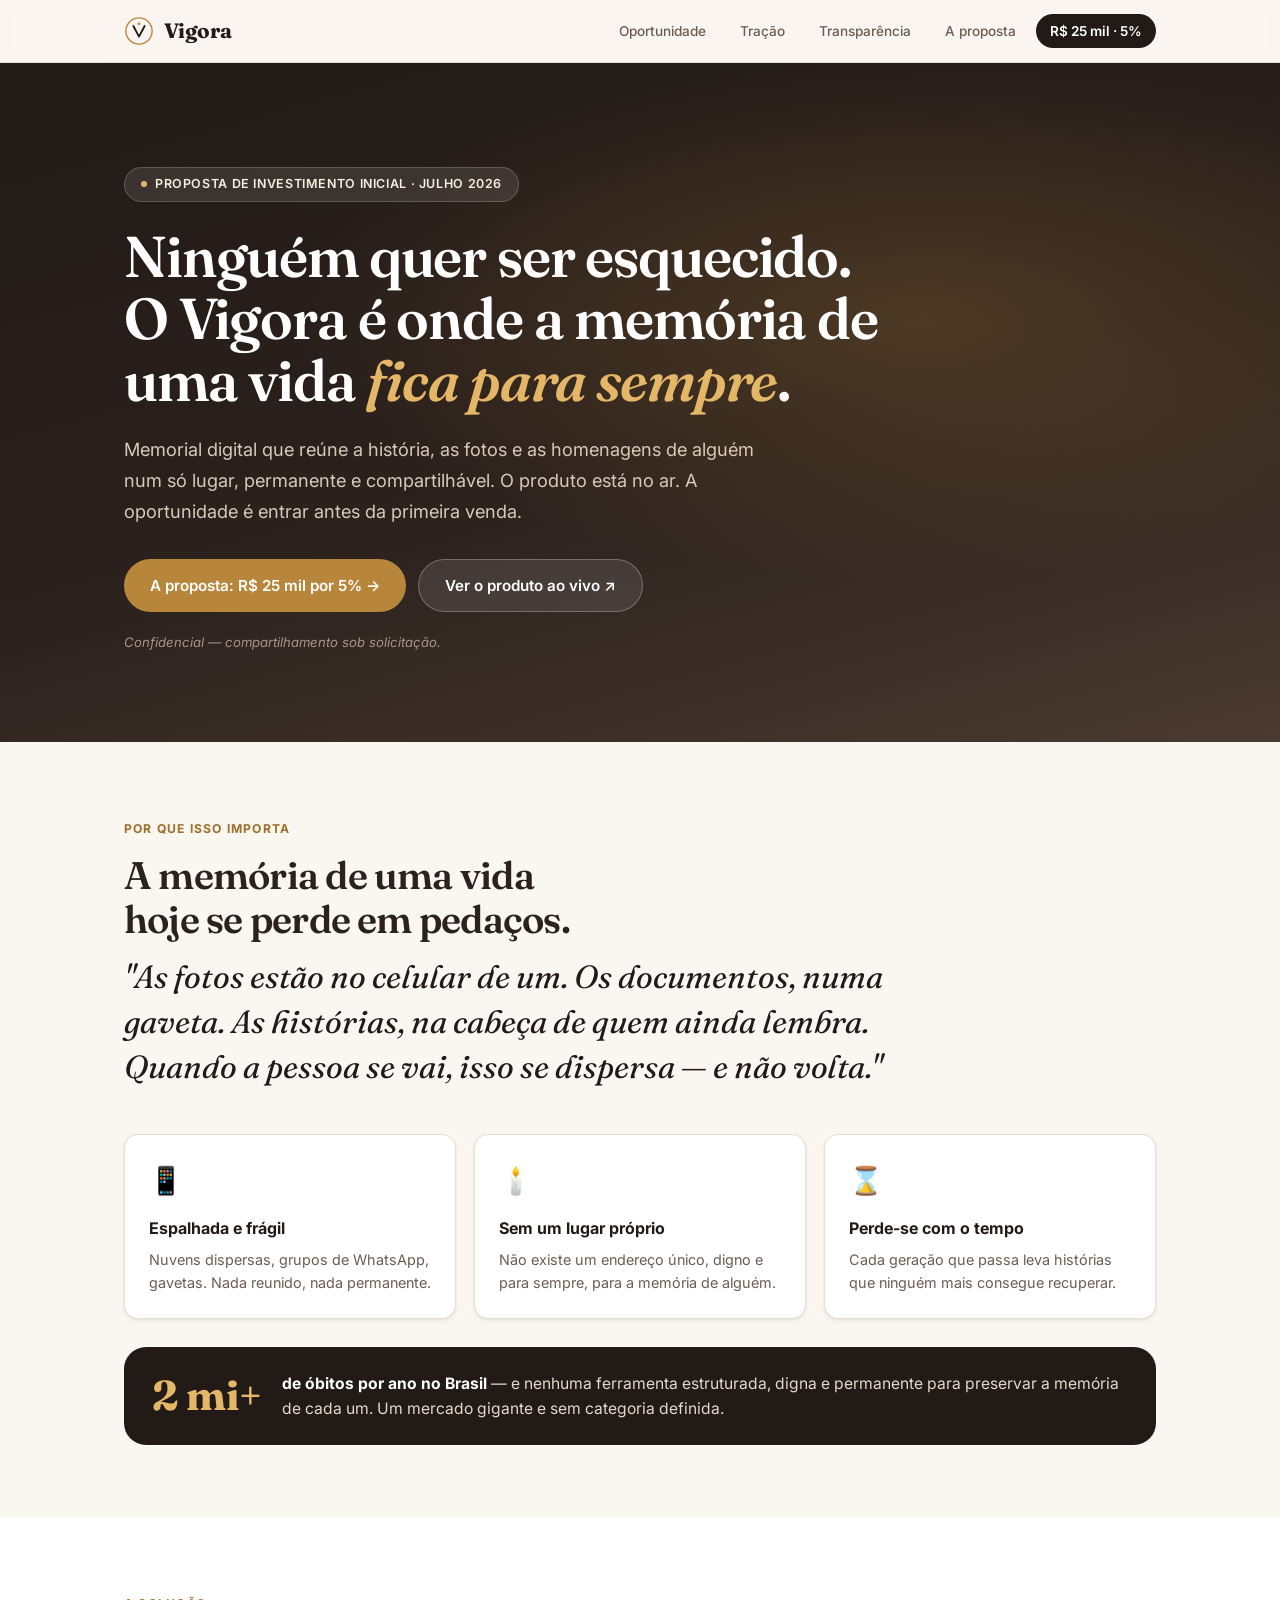
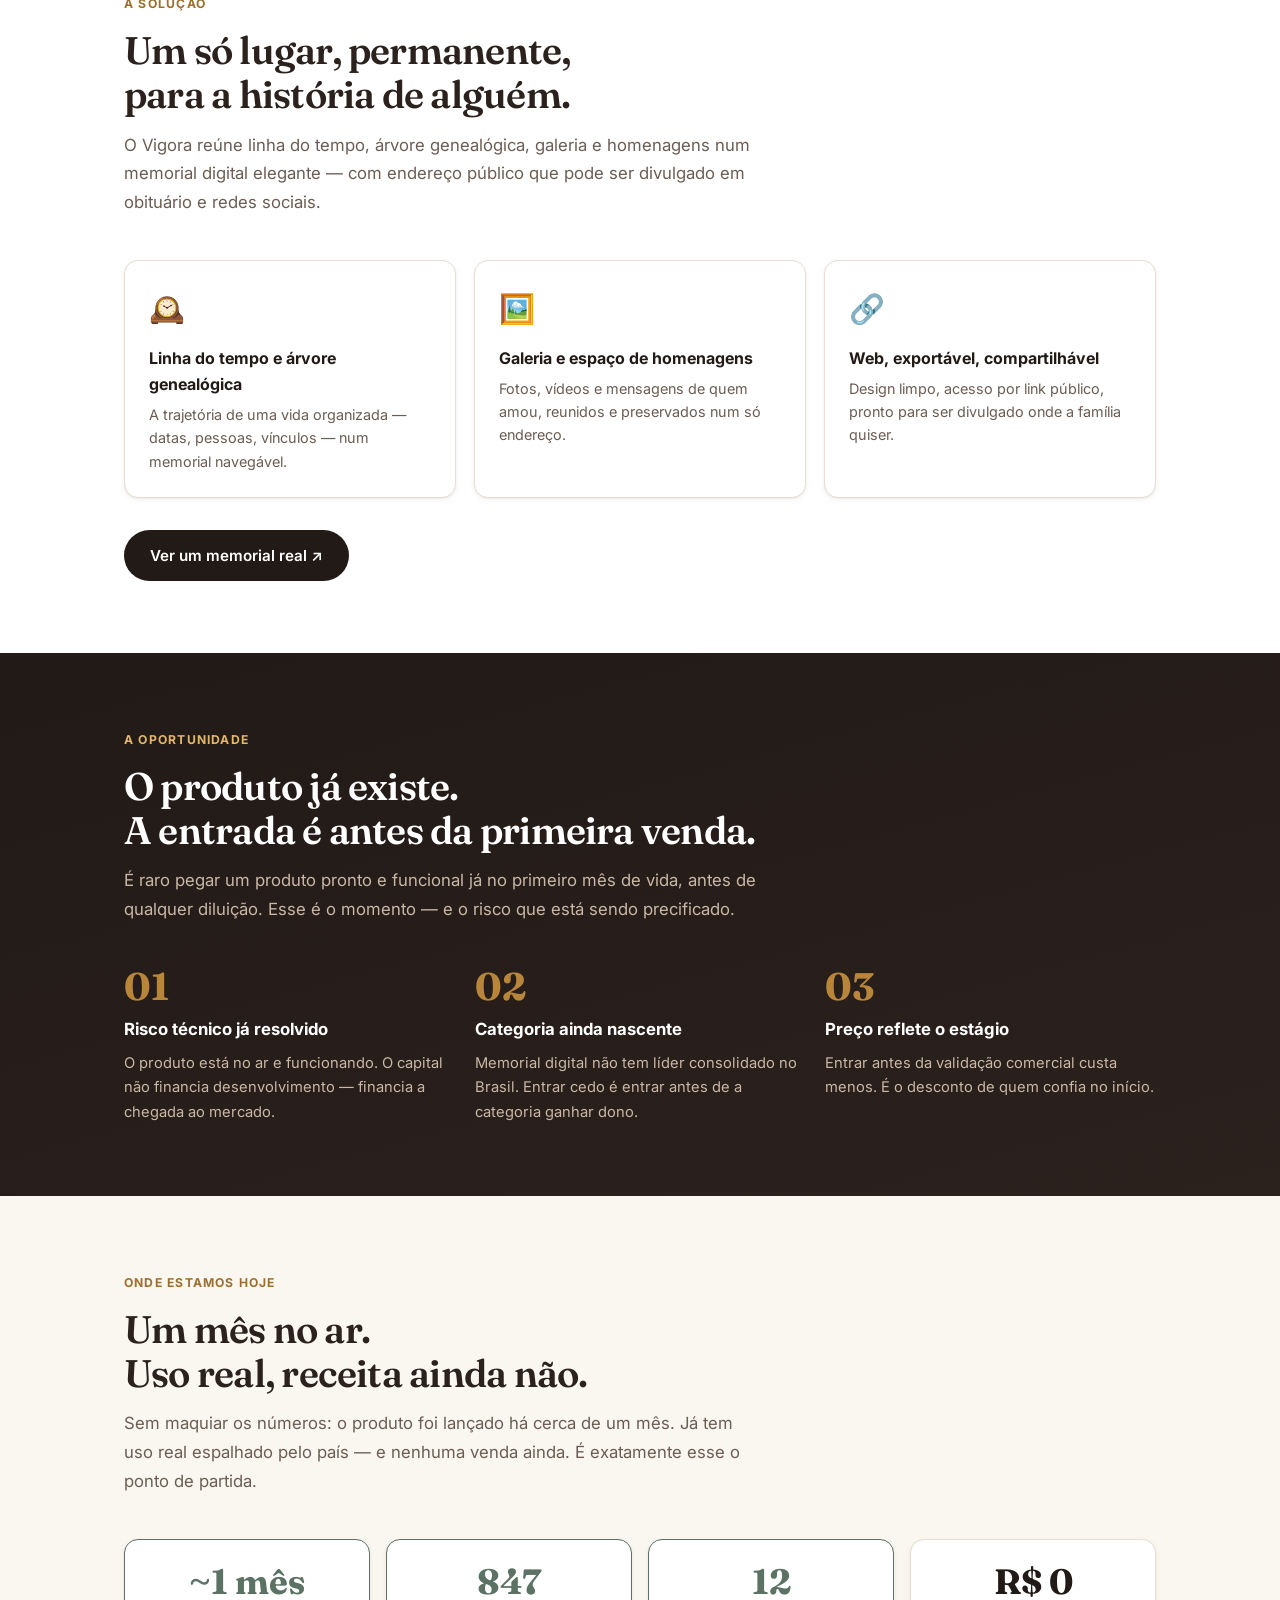
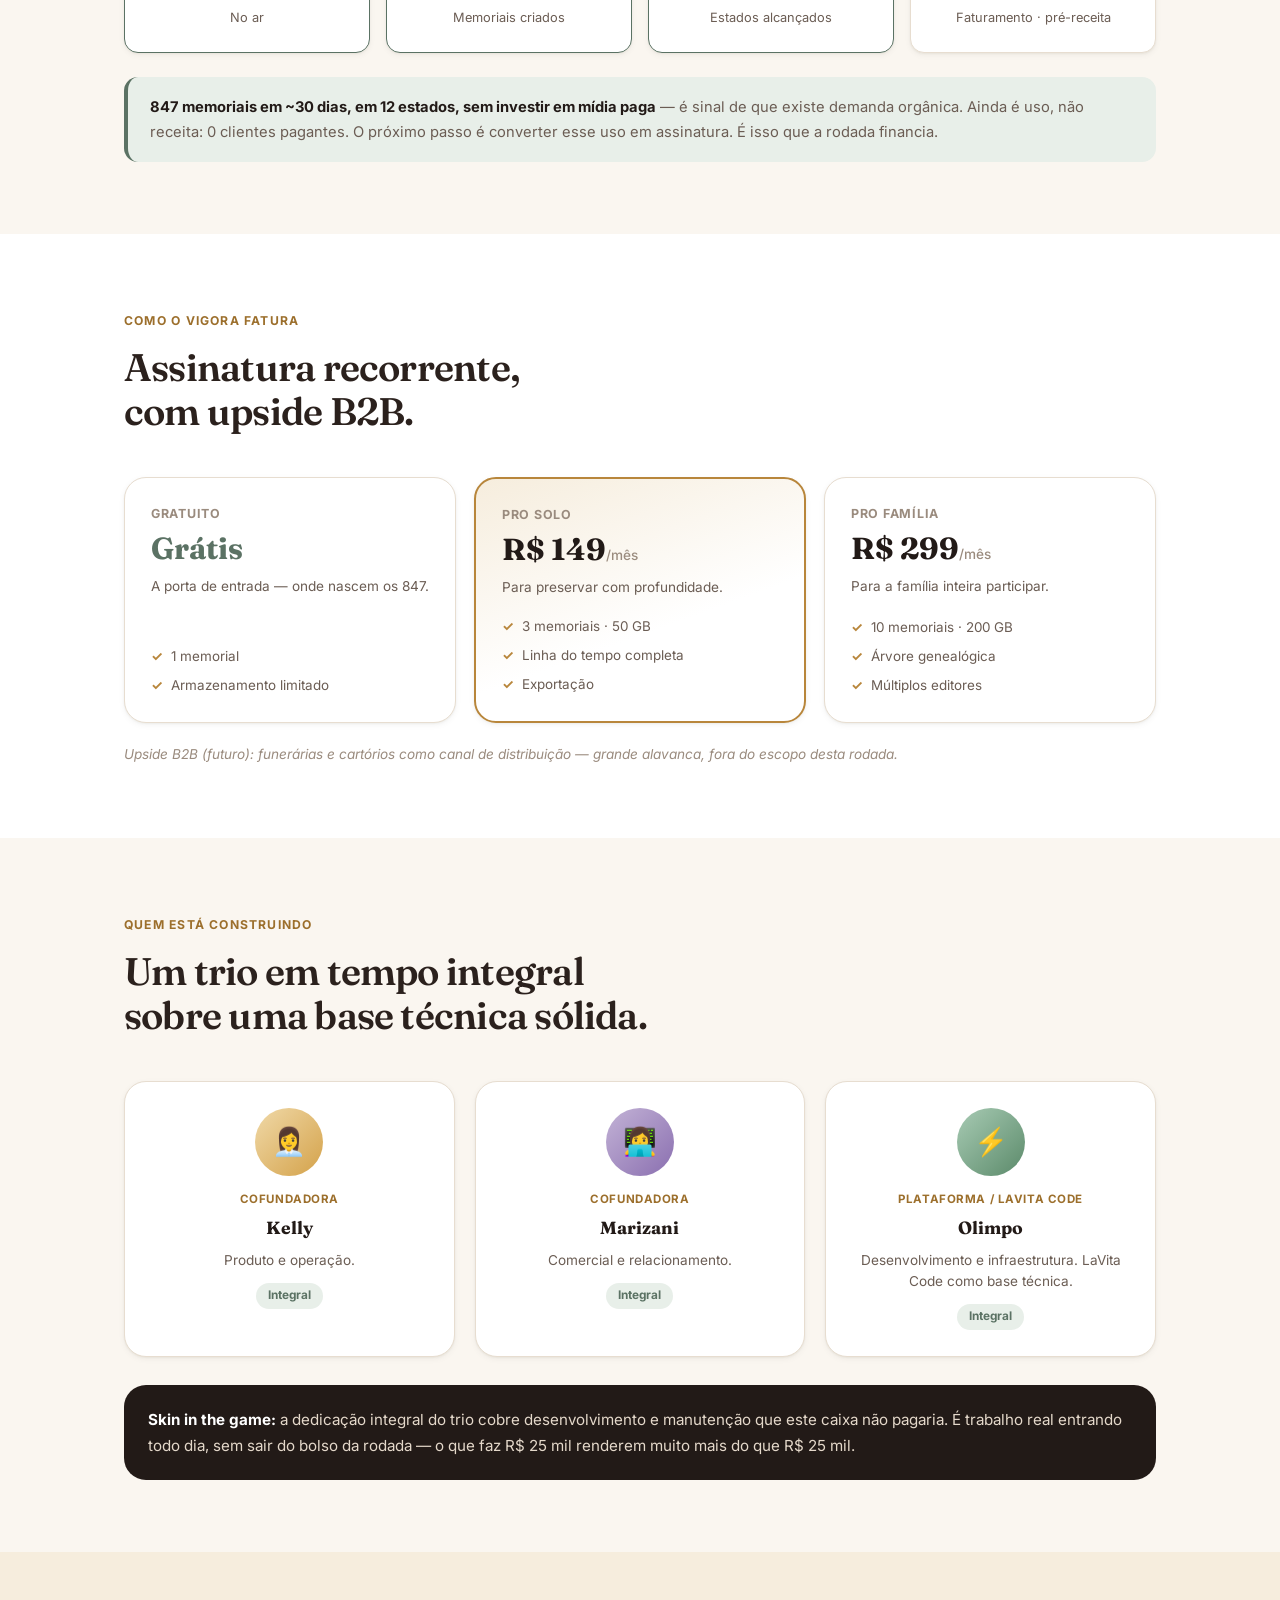
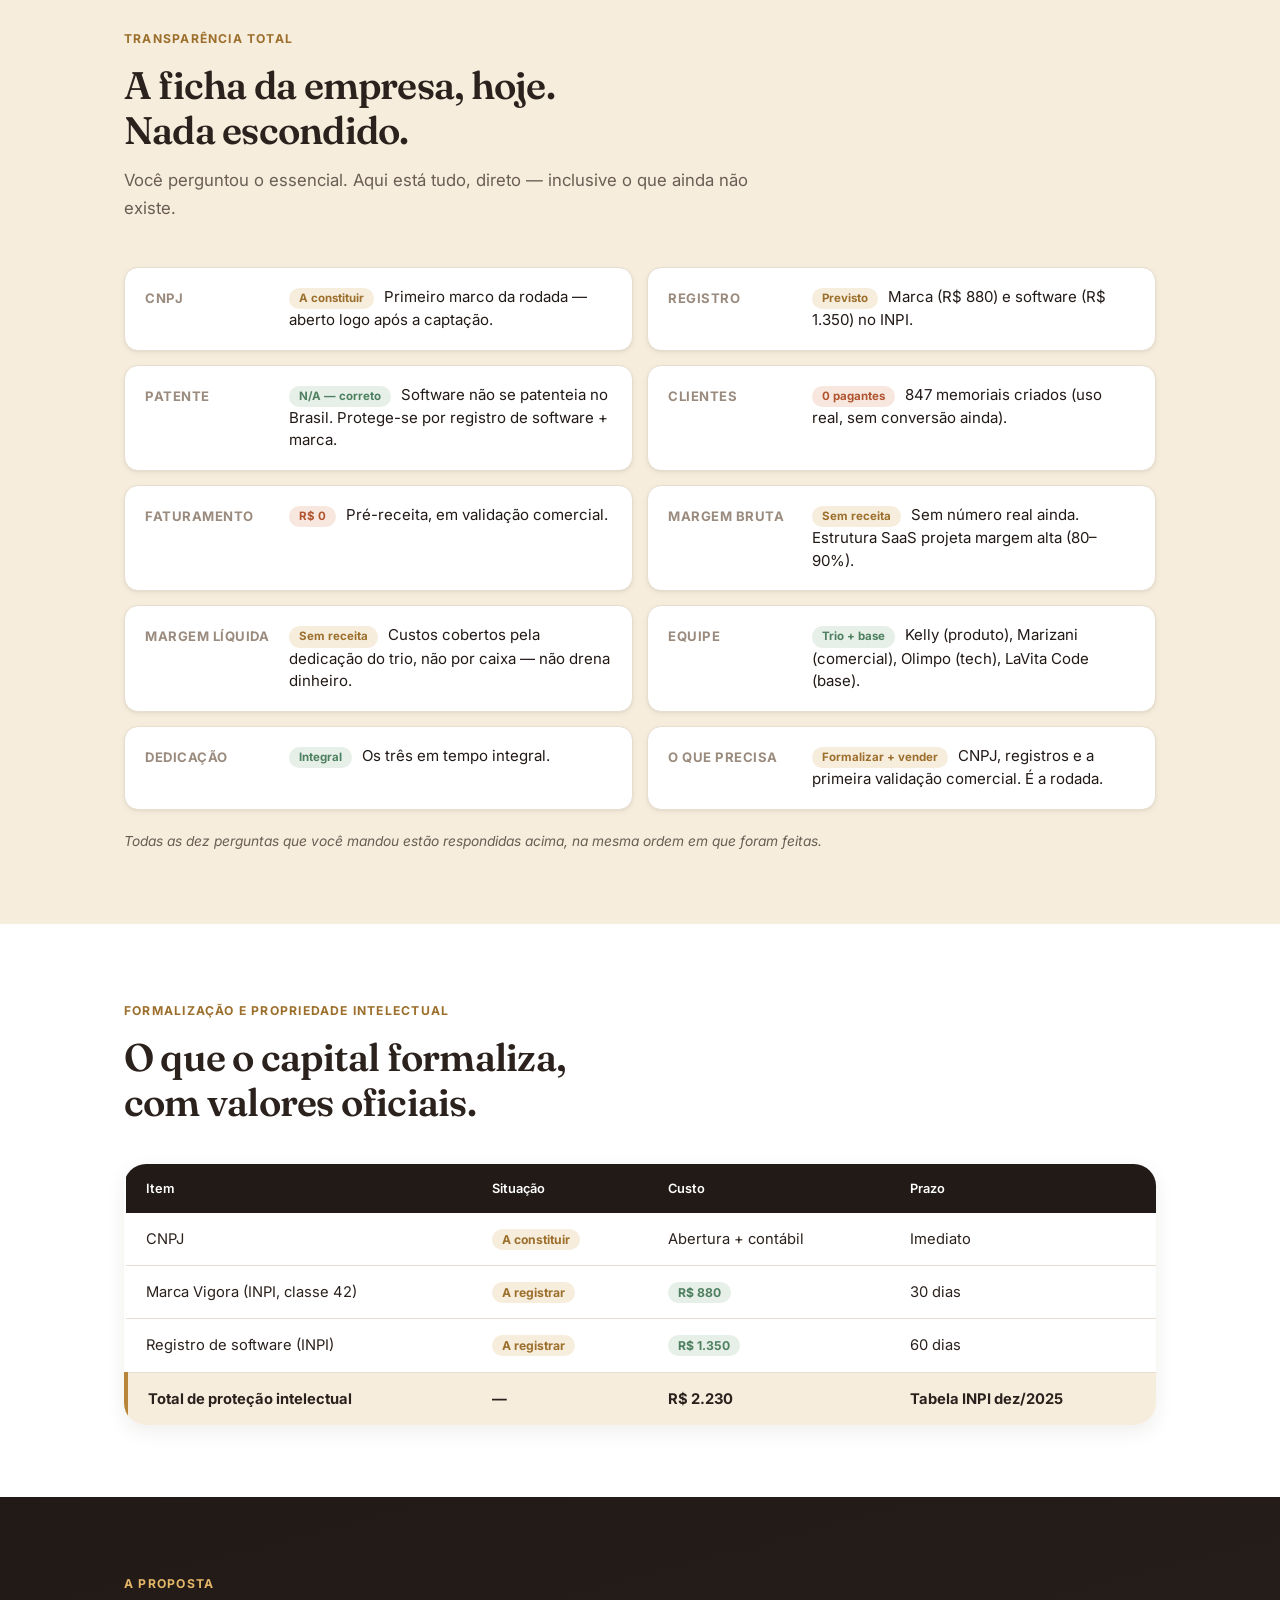
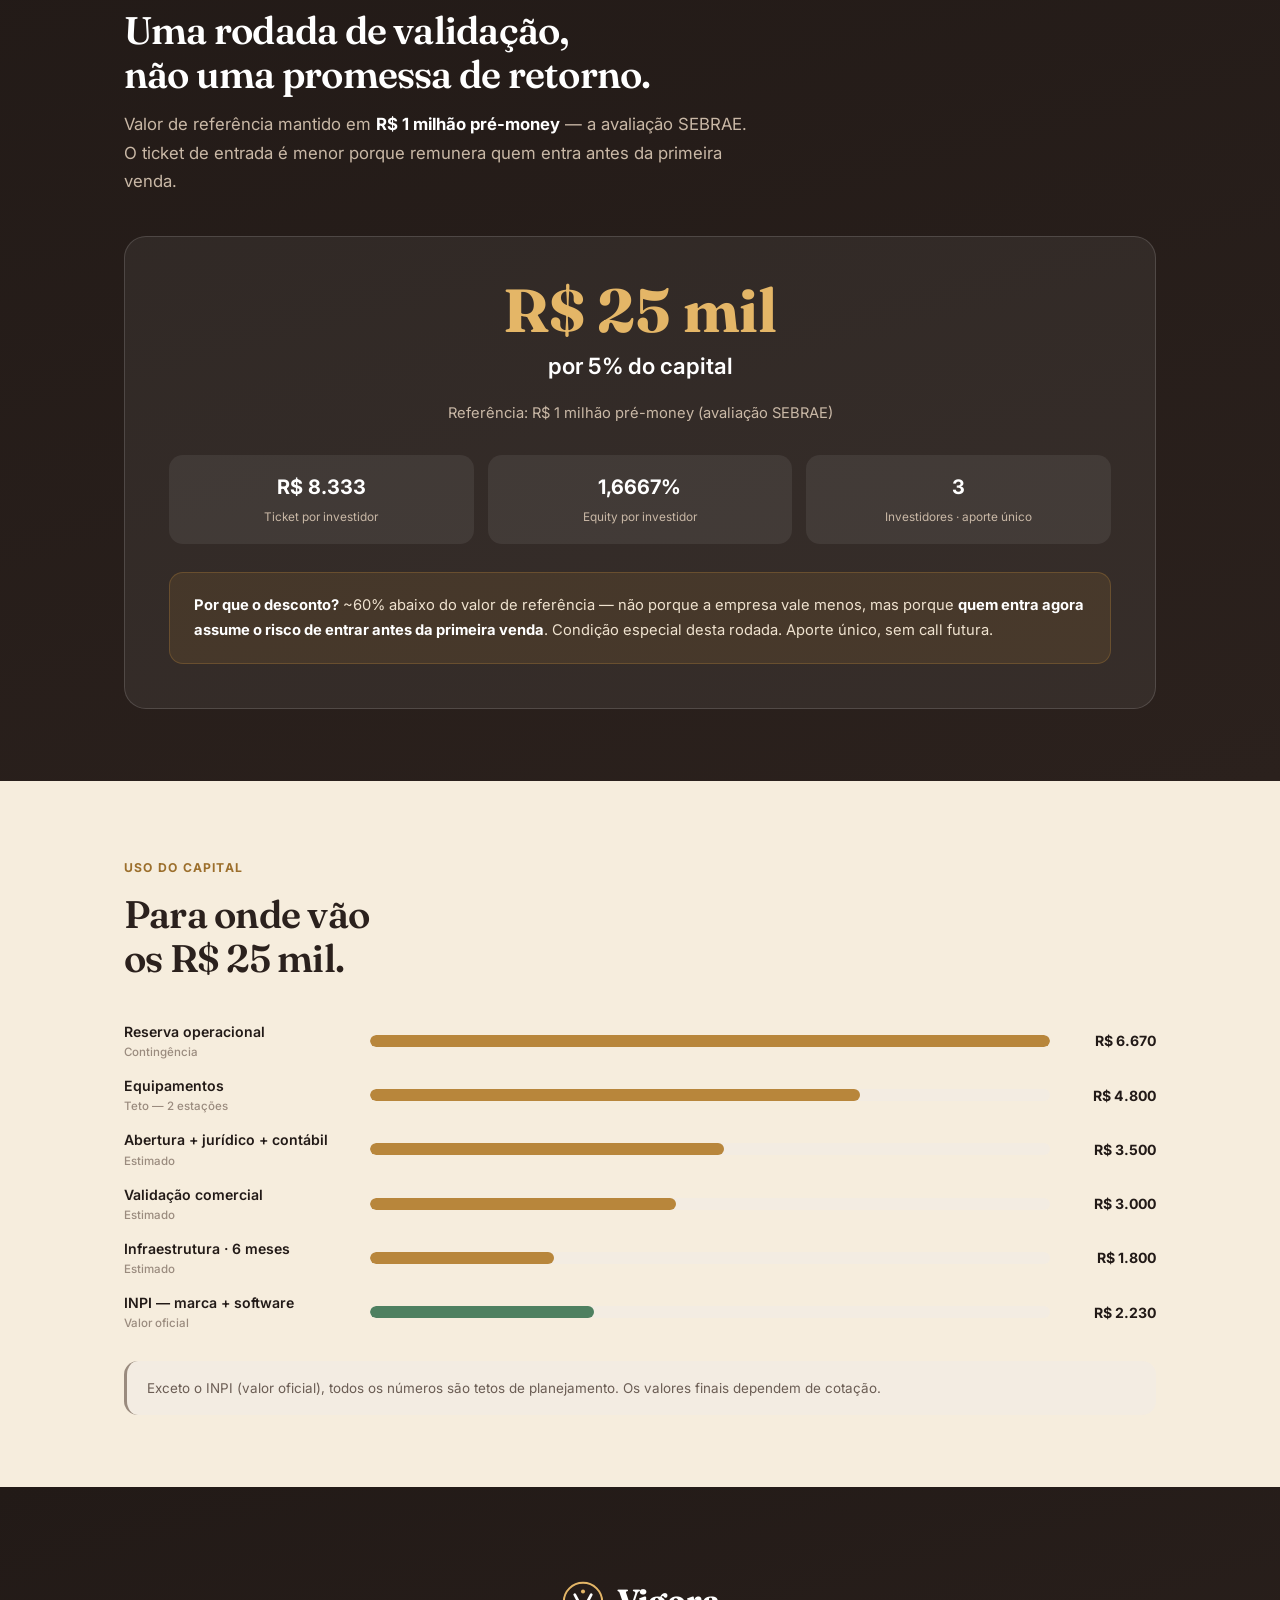
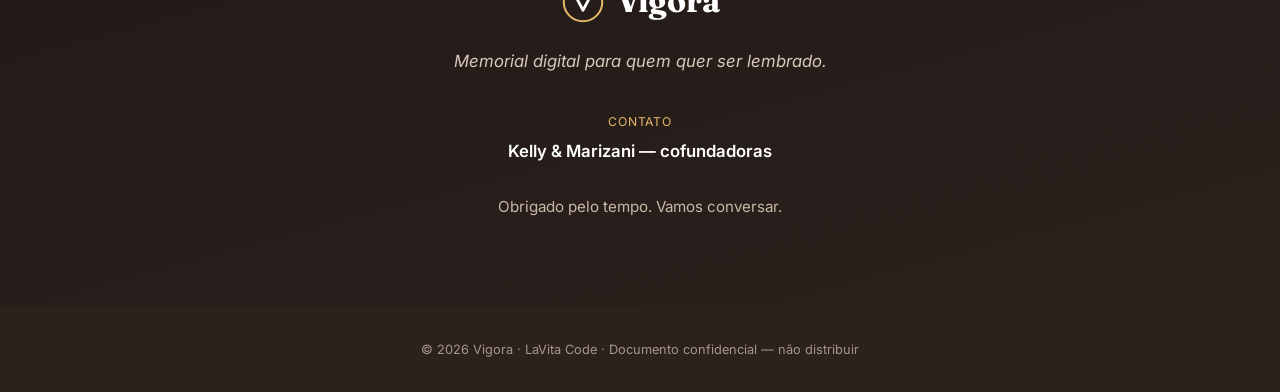
==== commit 543098b1: "Product protocol: narrative investment thesis (not FAQ), fix product age to ~1 month, honest tractio" ====
--- a/investor-deck.html
+++ b/investor-deck.html
@@ -4,213 +4,210 @@
 <meta charset="UTF-8" />
 <meta name="viewport" content="width=device-width, initial-scale=1.0" />
 <title>Vigora — Proposta de Investimento Inicial</title>
-<meta name="description" content="Vigora — memorial digital. Respostas às perguntas do investidor e proposta de rodada inicial." />
+<meta name="description" content="Vigora — memorial digital. Tese de investimento e proposta de rodada inicial." />
 <meta name="robots" content="noindex, nofollow" />
 <link rel="preconnect" href="https://fonts.googleapis.com" />
 <link rel="preconnect" href="https://fonts.gstatic.com" crossorigin />
-<link href="https://fonts.googleapis.com/css2?family=Fraunces:ital,opsz,wght@0,9..144,400;0,9..144,600;0,9..144,700;1,9..144,400&family=Inter:wght@400;500;600;700&display=swap" rel="stylesheet" />
+<link href="https://fonts.googleapis.com/css2?family=Fraunces:ital,opsz,wght@0,9..144,400;0,9..144,600;0,9..144,700;1,9..144,400;1,9..144,600&family=Inter:wght@400;500;600;700&display=swap" rel="stylesheet" />
 <style>
 /* ═══════════════════════════════════════════════════════
    TOKENS — Vigora Memorial (paleta própria: sóbria + quente)
    ═══════════════════════════════════════════════════════ */
 :root {
-  --ink:        #221a17;   /* texto forte / fundo escuro */
-  --ink-2:      #3a302b;
-  --deep:       #2b211d;   /* seções escuras */
-  --gold:       #b8863b;   /* acento quente */
-  --gold-600:   #9c6f2c;
-  --gold-tint:  #f6eddd;
-  --sage:       #5b7264;   /* secundário calmo */
-  --sage-tint:  #e8efe9;
-  --cream:      #faf6f0;   /* fundo claro */
-  --surface:    #ffffff;
-  --surface-2:  #f3ece2;
-  --border:     #e7ddd0;
-  --text:       #2b211d;
-  --text-2:     #6b5d54;
-  --text-3:     #9a8b7e;
-  --ok:         #4e8060;
-  --ok-tint:    #e6efe8;
-  --alert:      #b0552f;
-  --alert-tint: #f7e7de;
-  --sh-sm: 0 1px 2px rgba(43,33,29,.05), 0 2px 6px rgba(43,33,29,.05);
-  --sh-md: 0 6px 20px rgba(43,33,29,.08);
-  --sh-lg: 0 20px 48px rgba(43,33,29,.14);
-  --r-sm: 8px; --r-md: 14px; --r-lg: 22px; --r-pill: 999px;
-  --serif: 'Fraunces', Georgia, serif;
-  --sans: 'Inter', -apple-system, sans-serif;
-  --maxw: 1080px;
-  --ease: cubic-bezier(.22,.61,.36,1);
+  --ink:#221a17; --ink-2:#3a302b; --deep:#2b211d;
+  --gold:#b8863b; --gold-600:#9c6f2c; --gold-tint:#f6eddd; --gold-soft:#e4b667;
+  --sage:#5b7264; --sage-tint:#e8efe9;
+  --cream:#faf6f0; --surface:#ffffff; --surface-2:#f3ece2;
+  --border:#e7ddd0; --text:#2b211d; --text-2:#6b5d54; --text-3:#9a8b7e;
+  --ok:#4e8060; --ok-tint:#e6efe8; --alert:#b0552f; --alert-tint:#f7e7de;
+  --sh-sm:0 1px 2px rgba(43,33,29,.05),0 2px 6px rgba(43,33,29,.05);
+  --sh-md:0 6px 20px rgba(43,33,29,.08); --sh-lg:0 20px 48px rgba(43,33,29,.14);
+  --r-sm:8px; --r-md:14px; --r-lg:22px; --r-pill:999px;
+  --serif:'Fraunces',Georgia,serif; --sans:'Inter',-apple-system,sans-serif;
+  --maxw:1080px; --ease:cubic-bezier(.22,.61,.36,1);
 }
-*, *::before, *::after { box-sizing: border-box; margin: 0; padding: 0; }
-html { scroll-behavior: smooth; }
-body { font-family: var(--sans); background: var(--cream); color: var(--text); line-height: 1.65; font-size: 16px; -webkit-font-smoothing: antialiased; }
-a { color: var(--gold-600); text-decoration: none; }
-a:hover { text-decoration: underline; }
-
-.container { max-width: var(--maxw); margin: 0 auto; padding: 0 24px; }
-.section { padding: 72px 0; }
-.section--alt { background: var(--surface); }
-.section--warm { background: var(--gold-tint); }
-
-/* ─── NAV ─── */
-.nav { position: sticky; top: 0; z-index: 100; background: rgba(250,246,240,.9); backdrop-filter: blur(10px); border-bottom: 1px solid var(--border); }
-.nav__inner { max-width: var(--maxw); margin: 0 auto; padding: 0 24px; height: 62px; display: flex; align-items: center; justify-content: space-between; }
-.nav__logo { display: flex; align-items: center; gap: 10px; font-family: var(--serif); font-weight: 700; font-size: 1.3rem; color: var(--ink); letter-spacing: -.01em; }
-.nav__logo svg { width: 30px; height: 30px; }
-.nav__links { display: flex; gap: 6px; align-items: center; }
-.nav__links a { padding: 6px 14px; border-radius: var(--r-pill); font-size: .85rem; font-weight: 500; color: var(--text-2); }
-.nav__links a:hover { background: var(--gold-tint); color: var(--gold-600); text-decoration: none; }
-.nav__pill { background: var(--ink) !important; color: #fff !important; font-weight: 600 !important; }
-
-/* ─── HERO ─── */
-.hero { background: linear-gradient(165deg, var(--ink) 0%, var(--deep) 60%, #4a3a30 100%); color: #fff; padding: 96px 0 80px; position: relative; overflow: hidden; }
-.hero::before { content: ''; position: absolute; inset: 0; background: radial-gradient(ellipse 70% 55% at 75% 40%, rgba(184,134,59,.22) 0%, transparent 70%); pointer-events: none; }
-.hero__inner { position: relative; max-width: 780px; }
-.hero__tag { display: inline-flex; align-items: center; gap: 8px; background: rgba(255,255,255,.1); border: 1px solid rgba(255,255,255,.18); border-radius: var(--r-pill); padding: 6px 16px; font-size: .78rem; font-weight: 600; letter-spacing: .05em; text-transform: uppercase; color: var(--gold-tint); margin-bottom: 24px; }
-.hero__tag span { width: 6px; height: 6px; border-radius: 50%; background: var(--gold); }
-.hero__title { font-family: var(--serif); font-size: clamp(2.2rem, 5vw, 3.4rem); font-weight: 600; line-height: 1.1; letter-spacing: -.02em; margin-bottom: 20px; }
-.hero__title em { color: #e4b667; font-style: italic; }
-.hero__sub { font-size: 1.12rem; color: #d8c9ba; line-height: 1.7; margin-bottom: 20px; max-width: 620px; }
-.hero__conf { font-size: .82rem; color: #a8968a; font-style: italic; }
-
-/* ─── SECTION HEAD ─── */
-.eyebrow { display: inline-block; font-size: .76rem; font-weight: 700; letter-spacing: .1em; text-transform: uppercase; color: var(--gold-600); margin-bottom: 14px; }
-.s-title { font-family: var(--serif); font-size: clamp(1.7rem, 3.2vw, 2.4rem); font-weight: 600; letter-spacing: -.02em; line-height: 1.15; margin-bottom: 14px; }
-.s-sub { font-size: 1.05rem; color: var(--text-2); max-width: 620px; line-height: 1.7; }
-
-/* ─── QA — o coração do deck ─── */
-.qa-intro { display: flex; align-items: baseline; gap: 16px; flex-wrap: wrap; margin-bottom: 8px; }
-.qa-list { display: flex; flex-direction: column; gap: 16px; margin-top: 44px; }
-.qa {
-  background: var(--surface); border: 1px solid var(--border); border-radius: var(--r-lg);
-  padding: 26px 28px; box-shadow: var(--sh-sm); transition: box-shadow .2s, transform .2s;
-  display: grid; grid-template-columns: 48px 1fr; gap: 20px; align-items: start;
+*,*::before,*::after{box-sizing:border-box;margin:0;padding:0;}
+html{scroll-behavior:smooth;}
+body{font-family:var(--sans);background:var(--cream);color:var(--text);line-height:1.65;font-size:16px;-webkit-font-smoothing:antialiased;}
+a{color:var(--gold-600);text-decoration:none;} a:hover{text-decoration:underline;}
+.container{max-width:var(--maxw);margin:0 auto;padding:0 24px;}
+.section{padding:72px 0;}
+.section--alt{background:var(--surface);}
+.section--warm{background:var(--gold-tint);}
+.section--dark{background:linear-gradient(165deg,var(--ink) 0%,var(--deep) 100%);color:#fff;}
+
+/* NAV */
+.nav{position:sticky;top:0;z-index:100;background:rgba(250,246,240,.9);backdrop-filter:blur(10px);border-bottom:1px solid var(--border);}
+.nav__inner{max-width:var(--maxw);margin:0 auto;padding:0 24px;height:62px;display:flex;align-items:center;justify-content:space-between;}
+.nav__logo{display:flex;align-items:center;gap:10px;font-family:var(--serif);font-weight:700;font-size:1.3rem;color:var(--ink);}
+.nav__logo svg{width:30px;height:30px;}
+.nav__links{display:flex;gap:6px;align-items:center;}
+.nav__links a{padding:6px 14px;border-radius:var(--r-pill);font-size:.85rem;font-weight:500;color:var(--text-2);}
+.nav__links a:hover{background:var(--gold-tint);color:var(--gold-600);text-decoration:none;}
+.nav__pill{background:var(--ink)!important;color:#fff!important;font-weight:600!important;}
+
+/* HERO */
+.hero{background:linear-gradient(165deg,var(--ink) 0%,var(--deep) 55%,#4a3a30 100%);color:#fff;padding:104px 0 88px;position:relative;overflow:hidden;}
+.hero::before{content:'';position:absolute;inset:0;background:radial-gradient(ellipse 70% 55% at 72% 38%,rgba(184,134,59,.24) 0%,transparent 70%);pointer-events:none;}
+.hero__inner{position:relative;max-width:820px;}
+.hero__tag{display:inline-flex;align-items:center;gap:8px;background:rgba(255,255,255,.1);border:1px solid rgba(255,255,255,.18);border-radius:var(--r-pill);padding:6px 16px;font-size:.78rem;font-weight:600;letter-spacing:.05em;text-transform:uppercase;color:var(--gold-tint);margin-bottom:24px;}
+.hero__tag span{width:6px;height:6px;border-radius:50%;background:var(--gold-soft);}
+.hero__title{font-family:var(--serif);font-size:clamp(2.3rem,5.2vw,3.6rem);font-weight:600;line-height:1.08;letter-spacing:-.02em;margin-bottom:22px;}
+.hero__title em{color:var(--gold-soft);font-style:italic;}
+.hero__sub{font-size:1.14rem;color:#d8c9ba;line-height:1.7;margin-bottom:32px;max-width:640px;}
+.hero__cta{display:flex;gap:12px;flex-wrap:wrap;margin-bottom:20px;}
+.btn{display:inline-flex;align-items:center;gap:8px;padding:13px 26px;border-radius:var(--r-pill);font-weight:600;font-size:.95rem;transition:all .18s var(--ease);border:none;cursor:pointer;}
+.btn--gold{background:var(--gold);color:#fff;}
+.btn--gold:hover{background:var(--gold-600);transform:translateY(-1px);text-decoration:none;color:#fff;}
+.btn--ghost{background:rgba(255,255,255,.1);color:#fff;border:1px solid rgba(255,255,255,.25);}
+.btn--ghost:hover{background:rgba(255,255,255,.18);text-decoration:none;color:#fff;}
+.hero__conf{font-size:.82rem;color:#a8968a;font-style:italic;}
+
+/* SECTION HEAD */
+.eyebrow{display:inline-block;font-size:.76rem;font-weight:700;letter-spacing:.1em;text-transform:uppercase;color:var(--gold-600);margin-bottom:14px;}
+.section--dark .eyebrow{color:var(--gold-soft);}
+.s-title{font-family:var(--serif);font-size:clamp(1.7rem,3.2vw,2.4rem);font-weight:600;letter-spacing:-.02em;line-height:1.15;margin-bottom:14px;}
+.s-sub{font-size:1.05rem;color:var(--text-2);max-width:640px;line-height:1.7;}
+.section--dark .s-sub{color:#c9b8a6;}
+
+/* PROBLEMA — narrativa emocional */
+.lead{font-family:var(--serif);font-size:clamp(1.4rem,2.8vw,2rem);font-weight:400;font-style:italic;line-height:1.4;color:var(--ink);max-width:760px;margin-top:12px;}
+.problem-grid{display:grid;grid-template-columns:repeat(3,1fr);gap:18px;margin-top:44px;}
+.pcard{background:var(--surface);border:1px solid var(--border);border-radius:var(--r-md);padding:24px;box-shadow:var(--sh-sm);}
+.pcard__ic{font-size:1.7rem;margin-bottom:12px;}
+.pcard__t{font-weight:700;font-size:1rem;margin-bottom:6px;color:var(--ink);}
+.pcard__d{font-size:.9rem;color:var(--text-2);line-height:1.6;}
+.market-strip{margin-top:28px;padding:24px 28px;border-radius:var(--r-lg);background:var(--ink);color:#e4d8ca;display:flex;align-items:center;gap:20px;flex-wrap:wrap;}
+.market-strip__n{font-family:var(--serif);font-size:2.6rem;font-weight:700;color:var(--gold-soft);line-height:1;}
+.market-strip__t{font-size:.98rem;line-height:1.6;flex:1;min-width:240px;}
+.market-strip__t strong{color:#fff;}
+
+/* PRODUTO */
+.feature-grid{display:grid;grid-template-columns:repeat(3,1fr);gap:18px;margin-top:44px;}
+.feature{background:var(--surface);border:1px solid var(--border);border-radius:var(--r-md);padding:24px;box-shadow:var(--sh-sm);transition:transform .2s,box-shadow .2s;}
+.feature:hover{transform:translateY(-3px);box-shadow:var(--sh-md);}
+.feature__ic{font-size:1.8rem;margin-bottom:12px;}
+.feature__t{font-weight:700;font-size:1rem;margin-bottom:6px;color:var(--ink);}
+.feature__d{font-size:.9rem;color:var(--text-2);line-height:1.6;}
+.product-cta{margin-top:32px;}
+
+/* OPORTUNIDADE — 3 razões */
+.why-grid{display:grid;grid-template-columns:repeat(3,1fr);gap:20px;margin-top:44px;}
+.why{text-align:left;}
+.why__n{font-family:var(--serif);font-size:2.4rem;font-weight:700;color:var(--gold);line-height:1;margin-bottom:10px;}
+.why__t{font-weight:700;font-size:1.05rem;color:#fff;margin-bottom:8px;}
+.why__d{font-size:.92rem;color:#c9b8a6;line-height:1.65;}
+
+/* TRAÇÃO */
+.stage-grid{display:grid;grid-template-columns:repeat(4,1fr);gap:16px;margin-top:44px;}
+.stat{background:var(--surface);border:1px solid var(--border);border-radius:var(--r-md);padding:24px;text-align:center;box-shadow:var(--sh-sm);}
+.stat--live{border-color:var(--sage);}
+.stat__n{font-family:var(--serif);font-size:2.2rem;font-weight:700;color:var(--ink);line-height:1;}
+.stat--live .stat__n{color:var(--sage);}
+.stat__l{font-size:.8rem;color:var(--text-2);margin-top:8px;}
+.stage-note{margin-top:24px;padding:18px 22px;border-radius:var(--r-md);background:var(--sage-tint);border-left:4px solid var(--sage);font-size:.92rem;color:var(--text-2);line-height:1.65;}
+.stage-note strong{color:var(--ink);}
+
+/* PLANOS */
+.plans{display:grid;grid-template-columns:repeat(3,1fr);gap:18px;margin-top:44px;}
+.plan{background:var(--surface);border:1px solid var(--border);border-radius:var(--r-lg);padding:26px;display:flex;flex-direction:column;box-shadow:var(--sh-sm);}
+.plan--feat{border-color:var(--gold);border-width:2px;background:linear-gradient(160deg,var(--gold-tint) 0%,#fff 60%);}
+.plan__name{font-size:.78rem;font-weight:700;text-transform:uppercase;letter-spacing:.06em;color:var(--text-3);margin-bottom:8px;}
+.plan__price{font-family:var(--serif);font-size:1.9rem;font-weight:700;color:var(--ink);line-height:1;}
+.plan__price span{font-size:.85rem;font-weight:500;color:var(--text-3);font-family:var(--sans);}
+.plan__price--free{color:var(--sage);}
+.plan__d{font-size:.85rem;color:var(--text-2);margin:12px 0 16px;flex:1;}
+.plan__f{list-style:none;display:flex;flex-direction:column;gap:7px;}
+.plan__f li{font-size:.84rem;display:flex;gap:8px;color:var(--text-2);}
+.plan__f li::before{content:'✓';color:var(--gold);font-weight:700;}
+.plans-note{margin-top:20px;font-size:.85rem;color:var(--text-3);font-style:italic;}
+
+/* TIME */
+.team{display:grid;grid-template-columns:repeat(3,1fr);gap:20px;margin-top:44px;}
+.member{background:var(--surface);border:1px solid var(--border);border-radius:var(--r-lg);padding:26px;text-align:center;box-shadow:var(--sh-sm);}
+.member__av{width:68px;height:68px;border-radius:50%;margin:0 auto 14px;display:flex;align-items:center;justify-content:center;font-size:1.7rem;}
+.av--k{background:linear-gradient(135deg,#f0d9a8,#d4a24a);}
+.av--m{background:linear-gradient(135deg,#c3b3d6,#8a6fb0);}
+.av--o{background:linear-gradient(135deg,#a8cbb4,#5b8a6a);}
+.member__role{font-size:.72rem;font-weight:700;text-transform:uppercase;letter-spacing:.05em;color:var(--gold-600);margin-bottom:4px;}
+.member__name{font-family:var(--serif);font-size:1.1rem;font-weight:700;color:var(--ink);margin-bottom:8px;}
+.member__d{font-size:.85rem;color:var(--text-2);line-height:1.55;}
+.member__ded{display:inline-block;margin-top:12px;background:var(--sage-tint);color:var(--sage);font-size:.74rem;font-weight:700;border-radius:var(--r-pill);padding:3px 12px;}
+.skin{margin-top:28px;padding:22px 24px;border-radius:var(--r-lg);background:var(--ink);color:#e4d8ca;font-size:.95rem;line-height:1.7;}
+.skin strong{color:#fff;}
+
+/* FICHA DE TRANSPARÊNCIA (responde as 10 perguntas — não-FAQ) */
+.ficha{display:grid;grid-template-columns:repeat(2,1fr);gap:14px;margin-top:44px;}
+.fitem{background:var(--surface);border:1px solid var(--border);border-radius:var(--r-md);padding:18px 20px;display:flex;align-items:flex-start;gap:14px;box-shadow:var(--sh-sm);}
+.fitem__k{font-size:.82rem;font-weight:700;color:var(--text-3);text-transform:uppercase;letter-spacing:.04em;min-width:130px;padding-top:2px;}
+.fitem__v{font-size:.94rem;color:var(--ink);line-height:1.5;flex:1;}
+.fitem__v .tag{display:inline-block;font-size:.72rem;font-weight:700;border-radius:var(--r-pill);padding:2px 10px;margin-right:6px;}
+.tag--no{background:var(--alert-tint);color:var(--alert);}
+.tag--soon{background:var(--gold-tint);color:var(--gold-600);}
+.tag--yes{background:var(--ok-tint);color:var(--ok);}
+.fitem__v small{display:block;color:var(--text-2);font-size:.84rem;margin-top:3px;}
+.ficha-note{margin-top:20px;font-size:.86rem;color:var(--text-2);font-style:italic;}
+
+/* IP tabela */
+.ip-table{width:100%;border-collapse:collapse;margin-top:40px;border-radius:var(--r-lg);overflow:hidden;box-shadow:var(--sh-md);font-size:.92rem;}
+.ip-table th{background:var(--ink);color:#fff;padding:14px 20px;text-align:left;font-size:.8rem;font-weight:600;}
+.ip-table td{padding:14px 20px;border-bottom:1px solid var(--border);background:var(--surface);}
+.ip-table tr:last-child td{border-bottom:none;}
+.ip-table tr.tot td{background:var(--gold-tint);font-weight:700;}
+.ip-table tr.tot td:first-child{border-left:4px solid var(--gold);}
+.tag-off{background:var(--ok-tint);color:var(--ok);border-radius:var(--r-pill);padding:3px 10px;font-size:.76rem;font-weight:700;white-space:nowrap;}
+.tag-soon2{background:var(--gold-tint);color:var(--gold-600);border-radius:var(--r-pill);padding:3px 10px;font-size:.76rem;font-weight:700;white-space:nowrap;}
+
+/* OFERTA */
+.offer{background:rgba(255,255,255,.06);border:1px solid rgba(255,255,255,.14);border-radius:var(--r-lg);padding:44px;text-align:center;margin-top:40px;}
+.offer__big{font-family:var(--serif);font-size:clamp(2.4rem,6vw,3.8rem);font-weight:700;color:var(--gold-soft);line-height:1;}
+.offer__eq{font-size:1.4rem;font-weight:600;color:#fff;margin-top:6px;}
+.offer__ref{font-size:.92rem;color:#c9b8a6;margin-top:16px;}
+.offer__tickets{display:grid;grid-template-columns:repeat(3,1fr);gap:14px;margin-top:30px;}
+.tk{background:rgba(255,255,255,.07);border-radius:var(--r-md);padding:16px;}
+.tk__n{font-size:1.25rem;font-weight:700;color:#fff;}
+.tk__l{font-size:.74rem;color:#c9b8a6;margin-top:4px;}
+.offer__why{margin-top:28px;padding:20px 24px;border-radius:var(--r-md);background:rgba(184,134,59,.14);border:1px solid rgba(184,134,59,.3);font-size:.92rem;color:#efe2cf;line-height:1.7;text-align:left;}
+.offer__why strong{color:#fff;}
+
+/* USO DO CAPITAL */
+.cap{display:flex;flex-direction:column;gap:12px;margin-top:40px;}
+.cap-row{display:grid;grid-template-columns:230px 1fr 90px;gap:16px;align-items:center;}
+.cap-lbl{font-size:.88rem;font-weight:600;color:var(--ink);}
+.cap-lbl small{display:block;font-size:.72rem;font-weight:500;color:var(--text-3);}
+.cap-track{background:var(--surface-2);border-radius:var(--r-pill);height:12px;overflow:hidden;}
+.cap-fill{height:100%;border-radius:var(--r-pill);background:var(--gold);}
+.cap-fill--off{background:var(--ok);}
+.cap-val{font-size:.88rem;font-weight:700;text-align:right;color:var(--ink);}
+.disclaimer{margin-top:28px;padding:16px 20px;border-radius:var(--r-md);background:var(--surface-2);border-left:3px solid var(--text-3);font-size:.84rem;color:var(--text-2);}
+
+/* FECHAMENTO */
+.closing{background:linear-gradient(165deg,var(--ink) 0%,var(--deep) 100%);color:#fff;text-align:center;padding:88px 24px;}
+.closing__logo{display:flex;align-items:center;justify-content:center;gap:12px;margin-bottom:20px;}
+.closing__logo svg{width:44px;height:44px;}
+.closing__t{font-family:var(--serif);font-size:2rem;font-weight:700;}
+.closing__tag{font-size:1.05rem;color:#d8c9ba;margin-top:8px;font-style:italic;}
+.closing__c{margin-top:36px;}
+.closing__c-l{font-size:.76rem;text-transform:uppercase;letter-spacing:.06em;color:var(--gold-soft);margin-bottom:6px;}
+.closing__c-v{font-size:1.05rem;font-weight:600;}
+.closing__note{margin-top:28px;font-size:.95rem;color:#c9b8a6;}
+.footer{background:var(--deep);color:#a8968a;padding:32px 24px;text-align:center;font-size:.8rem;}
+
+/* responsivo */
+@media (max-width:860px){
+  .problem-grid,.feature-grid,.team,.plans,.why-grid,.ficha{grid-template-columns:1fr;}
+  .stage-grid{grid-template-columns:1fr 1fr;}
+  .offer__tickets{grid-template-columns:1fr;}
+  .cap-row{grid-template-columns:1fr;gap:6px;}
+  .cap-val{text-align:left;}
+  .nav__links a:not(.nav__pill){display:none;}
 }
-.qa:hover { box-shadow: var(--sh-md); transform: translateY(-2px); }
-.qa__num {
-  width: 48px; height: 48px; border-radius: 50%; background: var(--ink); color: #fff;
-  font-family: var(--serif); font-weight: 700; font-size: 1.15rem;
-  display: flex; align-items: center; justify-content: center;
-}
-.qa__q { font-size: 1.12rem; font-weight: 700; color: var(--ink); margin-bottom: 8px; }
-.qa__a { font-size: .98rem; color: var(--text-2); line-height: 1.7; }
-.qa__a strong { color: var(--ink); font-weight: 700; }
-.qa__pill {
-  display: inline-flex; align-items: center; gap: 6px; font-size: .78rem; font-weight: 700;
-  padding: 3px 12px; border-radius: var(--r-pill); margin-bottom: 10px;
-}
-.qa__pill--yes { background: var(--ok-tint); color: var(--ok); }
-.qa__pill--no { background: var(--alert-tint); color: var(--alert); }
-.qa__pill--soon { background: var(--gold-tint); color: var(--gold-600); }
-/* variante destaque para a pergunta 10 (o que precisa) */
-.qa--feature { border-color: var(--gold); border-width: 2px; background: linear-gradient(160deg, var(--gold-tint) 0%, #fff 55%); }
-.qa--feature .qa__num { background: var(--gold); }
-
-/* ─── PRODUTO / features ─── */
-.feature-grid { display: grid; grid-template-columns: repeat(3,1fr); gap: 18px; margin-top: 44px; }
-.feature { background: var(--surface); border: 1px solid var(--border); border-radius: var(--r-md); padding: 24px; box-shadow: var(--sh-sm); }
-.feature__ic { font-size: 1.8rem; margin-bottom: 12px; }
-.feature__t { font-weight: 700; font-size: 1rem; margin-bottom: 6px; color: var(--ink); }
-.feature__d { font-size: .9rem; color: var(--text-2); line-height: 1.6; }
-
-/* ─── métricas estágio ─── */
-.stage-grid { display: grid; grid-template-columns: repeat(4,1fr); gap: 16px; margin-top: 44px; }
-.stat { background: var(--surface); border: 1px solid var(--border); border-radius: var(--r-md); padding: 24px; text-align: center; box-shadow: var(--sh-sm); }
-.stat--zero { border-color: var(--alert); background: var(--alert-tint); }
-.stat__n { font-family: var(--serif); font-size: 2.2rem; font-weight: 700; color: var(--ink); line-height: 1; }
-.stat--zero .stat__n { color: var(--alert); }
-.stat__l { font-size: .8rem; color: var(--text-2); margin-top: 8px; }
-.stage-note { margin-top: 24px; padding: 18px 22px; border-radius: var(--r-md); background: var(--sage-tint); border-left: 4px solid var(--sage); font-size: .92rem; color: var(--text-2); }
-
-/* ─── planos ─── */
-.plans { display: grid; grid-template-columns: repeat(3,1fr); gap: 18px; margin-top: 44px; }
-.plan { background: var(--surface); border: 1px solid var(--border); border-radius: var(--r-lg); padding: 26px; display: flex; flex-direction: column; box-shadow: var(--sh-sm); }
-.plan--feat { border-color: var(--gold); border-width: 2px; background: linear-gradient(160deg, var(--gold-tint) 0%, #fff 60%); }
-.plan__name { font-size: .78rem; font-weight: 700; text-transform: uppercase; letter-spacing: .06em; color: var(--text-3); margin-bottom: 8px; }
-.plan__price { font-family: var(--serif); font-size: 1.9rem; font-weight: 700; color: var(--ink); line-height: 1; }
-.plan__price span { font-size: .85rem; font-weight: 500; color: var(--text-3); font-family: var(--sans); }
-.plan__price--free { color: var(--sage); }
-.plan__d { font-size: .85rem; color: var(--text-2); margin: 12px 0 16px; flex: 1; }
-.plan__f { list-style: none; display: flex; flex-direction: column; gap: 7px; }
-.plan__f li { font-size: .84rem; display: flex; gap: 8px; color: var(--text-2); }
-.plan__f li::before { content: '✓'; color: var(--gold); font-weight: 700; }
-.plans-note { margin-top: 20px; font-size: .85rem; color: var(--text-3); font-style: italic; }
-
-/* ─── time ─── */
-.team { display: grid; grid-template-columns: repeat(3,1fr); gap: 20px; margin-top: 44px; }
-.member { background: var(--surface); border: 1px solid var(--border); border-radius: var(--r-lg); padding: 26px; text-align: center; box-shadow: var(--sh-sm); }
-.member__av { width: 68px; height: 68px; border-radius: 50%; margin: 0 auto 14px; display: flex; align-items: center; justify-content: center; font-size: 1.7rem; }
-.av--k { background: linear-gradient(135deg,#f0d9a8,#d4a24a); }
-.av--m { background: linear-gradient(135deg,#c3b3d6,#8a6fb0); }
-.av--o { background: linear-gradient(135deg,#a8cbb4,#5b8a6a); }
-.member__role { font-size: .72rem; font-weight: 700; text-transform: uppercase; letter-spacing: .05em; color: var(--gold-600); margin-bottom: 4px; }
-.member__name { font-family: var(--serif); font-size: 1.1rem; font-weight: 700; color: var(--ink); margin-bottom: 8px; }
-.member__d { font-size: .85rem; color: var(--text-2); line-height: 1.55; }
-.member__ded { display: inline-block; margin-top: 12px; background: var(--sage-tint); color: var(--sage); font-size: .74rem; font-weight: 700; border-radius: var(--r-pill); padding: 3px 12px; }
-.skin { margin-top: 28px; padding: 22px 24px; border-radius: var(--r-lg); background: var(--ink); color: #e4d8ca; font-size: .95rem; line-height: 1.7; }
-.skin strong { color: #fff; }
-
-/* ─── IP tabela ─── */
-.ip-table { width: 100%; border-collapse: collapse; margin-top: 40px; border-radius: var(--r-lg); overflow: hidden; box-shadow: var(--sh-md); font-size: .92rem; }
-.ip-table th { background: var(--ink); color: #fff; padding: 14px 20px; text-align: left; font-size: .8rem; font-weight: 600; letter-spacing: .03em; }
-.ip-table td { padding: 14px 20px; border-bottom: 1px solid var(--border); background: var(--surface); }
-.ip-table tr:last-child td { border-bottom: none; }
-.ip-table tr.tot td { background: var(--gold-tint); font-weight: 700; }
-.ip-table tr.tot td:first-child { border-left: 4px solid var(--gold); }
-.tag-off { background: var(--ok-tint); color: var(--ok); border-radius: var(--r-pill); padding: 3px 10px; font-size: .76rem; font-weight: 700; white-space: nowrap; }
-.tag-soon { background: var(--gold-tint); color: var(--gold-600); border-radius: var(--r-pill); padding: 3px 10px; font-size: .76rem; font-weight: 700; white-space: nowrap; }
-
-/* ─── OFERTA (rodada) ─── */
-.offer { background: rgba(255,255,255,.06); border: 1px solid rgba(255,255,255,.14); border-radius: var(--r-lg); padding: 44px; text-align: center; margin-top: 40px; }
-.offer__big { font-family: var(--serif); font-size: clamp(2.4rem,6vw,3.8rem); font-weight: 700; color: #e4b667; line-height: 1; }
-.offer__eq { font-size: 1.4rem; font-weight: 600; color: #fff; margin-top: 6px; }
-.offer__ref { font-size: .92rem; color: #c9b8a6; margin-top: 16px; }
-.offer__tickets { display: grid; grid-template-columns: repeat(3,1fr); gap: 14px; margin-top: 30px; }
-.tk { background: rgba(255,255,255,.07); border-radius: var(--r-md); padding: 16px; }
-.tk__n { font-size: 1.25rem; font-weight: 700; color: #fff; }
-.tk__l { font-size: .74rem; color: #c9b8a6; margin-top: 4px; }
-.offer__why { margin-top: 28px; padding: 20px 24px; border-radius: var(--r-md); background: rgba(184,134,59,.14); border: 1px solid rgba(184,134,59,.3); font-size: .92rem; color: #efe2cf; line-height: 1.7; text-align: left; }
-.offer__why strong { color: #fff; }
-
-/* ─── uso do capital ─── */
-.cap { display: flex; flex-direction: column; gap: 12px; margin-top: 40px; }
-.cap-row { display: grid; grid-template-columns: 230px 1fr 90px; gap: 16px; align-items: center; }
-.cap-lbl { font-size: .88rem; font-weight: 600; color: var(--ink); }
-.cap-lbl small { display: block; font-size: .72rem; font-weight: 500; color: var(--text-3); }
-.cap-track { background: var(--surface-2); border-radius: var(--r-pill); height: 12px; overflow: hidden; }
-.cap-fill { height: 100%; border-radius: var(--r-pill); background: var(--gold); }
-.cap-fill--off { background: var(--ok); }
-.cap-val { font-size: .88rem; font-weight: 700; text-align: right; color: var(--ink); }
-.disclaimer { margin-top: 28px; padding: 16px 20px; border-radius: var(--r-md); background: var(--surface-2); border-left: 3px solid var(--text-3); font-size: .84rem; color: var(--text-2); }
-
-/* ─── fechamento ─── */
-.closing { background: linear-gradient(165deg, var(--ink) 0%, var(--deep) 100%); color: #fff; text-align: center; padding: 88px 24px; }
-.closing__logo { display: flex; align-items: center; justify-content: center; gap: 12px; margin-bottom: 20px; }
-.closing__logo svg { width: 44px; height: 44px; }
-.closing__t { font-family: var(--serif); font-size: 2rem; font-weight: 700; }
-.closing__tag { font-size: 1.05rem; color: #d8c9ba; margin-top: 8px; font-style: italic; }
-.closing__c { margin-top: 36px; }
-.closing__c-l { font-size: .76rem; text-transform: uppercase; letter-spacing: .06em; color: var(--gold); margin-bottom: 6px; }
-.closing__c-v { font-size: 1.05rem; font-weight: 600; }
-.closing__note { margin-top: 28px; font-size: .95rem; color: #c9b8a6; }
-.footer { background: var(--deep); color: #a8968a; padding: 32px 24px; text-align: center; font-size: .8rem; }
-
-/* ─── responsivo ─── */
-@media (max-width: 860px) {
-  .feature-grid, .team, .plans { grid-template-columns: 1fr; }
-  .stage-grid { grid-template-columns: 1fr 1fr; }
-  .offer__tickets { grid-template-columns: 1fr; }
-  .cap-row { grid-template-columns: 1fr; gap: 6px; }
-  .cap-val { text-align: left; }
-  .nav__links a:not(.nav__pill) { display: none; }
-}
-@media (max-width: 560px) {
-  .section { padding: 52px 0; }
-  .stage-grid { grid-template-columns: 1fr; }
-  .qa { grid-template-columns: 40px 1fr; gap: 14px; padding: 20px; }
-  .qa__num { width: 40px; height: 40px; font-size: 1rem; }
-  .offer { padding: 28px; }
+@media (max-width:560px){
+  .section{padding:52px 0;}
+  .stage-grid{grid-template-columns:1fr;}
+  .offer{padding:28px;}
+  .fitem{flex-direction:column;gap:6px;}
+  .fitem__k{min-width:0;}
 }
 </style>
 </head>
@@ -228,9 +225,9 @@
       Vigora
     </a>
     <nav class="nav__links">
-      <a href="#respostas">As 10 respostas</a>
-      <a href="#produto">Produto</a>
-      <a href="#time">Time</a>
+      <a href="#oportunidade">Oportunidade</a>
+      <a href="#tracao">Tração</a>
+      <a href="#ficha">Transparência</a>
       <a href="#oferta">A proposta</a>
       <a class="nav__pill" href="#oferta">R$ 25 mil · 5%</a>
     </nav>
@@ -242,117 +239,45 @@
   <div class="container">
     <div class="hero__inner">
       <div class="hero__tag"><span></span> Proposta de investimento inicial · Julho 2026</div>
-      <h1 class="hero__title">Vigora — o memorial digital<br>para quem quer <em>ser lembrado</em>.</h1>
-      <p class="hero__sub">Você me mandou dez perguntas. Este material responde todas elas, na ordem, sem rodeio — e depois apresenta a proposta da rodada.</p>
+      <h1 class="hero__title">Ninguém quer ser esquecido.<br>O Vigora é onde a memória de<br>uma vida <em>fica para sempre</em>.</h1>
+      <p class="hero__sub">Memorial digital que reúne a história, as fotos e as homenagens de alguém num só lugar, permanente e compartilhável. O produto está no ar. A oportunidade é entrar antes da primeira venda.</p>
+      <div class="hero__cta">
+        <a class="btn btn--gold" href="#oferta">A proposta: R$ 25 mil por 5% →</a>
+        <a class="btn btn--ghost" href="https://fundah.lavitacode.com.br" target="_blank">Ver o produto ao vivo ↗</a>
+      </div>
       <p class="hero__conf">Confidencial — compartilhamento sob solicitação.</p>
     </div>
   </div>
 </section>
 
-<!-- AS 10 RESPOSTAS -->
-<section class="section" id="respostas">
-  <div class="container">
-    <div class="eyebrow">Suas perguntas, respondidas</div>
-    <h2 class="s-title">As dez perguntas que você fez.<br>Uma resposta direta para cada.</h2>
-    <p class="s-sub">Sem maquiar. O que já existe, existe. O que ainda não existe, está nomeado como próximo passo.</p>
-
-    <div class="qa-list">
-
-      <div class="qa">
-        <div class="qa__num">1</div>
-        <div>
-          <div class="qa__q">A empresa tem CNPJ?</div>
-          <span class="qa__pill qa__pill--soon">Ainda não</span>
-          <div class="qa__a">Não constituído ainda. <strong>É o primeiro marco desta rodada</strong> — abrir o CNPJ é literalmente a primeira coisa que o capital viabiliza, imediatamente após a captação.</div>
-        </div>
-      </div>
-
-      <div class="qa">
-        <div class="qa__num">2</div>
-        <div>
-          <div class="qa__q">A ferramenta tem registro?</div>
-          <span class="qa__pill qa__pill--soon">Previsto</span>
-          <div class="qa__a">Ainda não registrada. Previstos dois registros no INPI com o capital: <strong>marca Vigora (R$ 880)</strong> e <strong>registro de programa de computador (R$ 1.350)</strong>. Valores oficiais da tabela INPI de dezembro/2025.</div>
-        </div>
-      </div>
-
-      <div class="qa">
-        <div class="qa__num">3</div>
-        <div>
-          <div class="qa__q">A ferramenta tem patente?</div>
-          <span class="qa__pill qa__pill--no">Não se aplica</span>
-          <div class="qa__a">Não — e é o correto. <strong>Software não se patenteia no Brasil.</strong> A proteção legal de um SaaS é o registro de programa de computador somado ao registro de marca, ambos no INPI (respostas 2 e 7). Patente aqui seria promessa vazia.</div>
-        </div>
-      </div>
-
-      <div class="qa">
-        <div class="qa__num">4</div>
-        <div>
-          <div class="qa__q">Quantos clientes vocês têm hoje?</div>
-          <span class="qa__pill qa__pill--no">0 pagantes</span>
-          <div class="qa__a"><strong>Zero clientes pagantes.</strong> O produto tem uso real — <strong>847 memoriais criados em 12 estados</strong> — mas nenhuma conversão comercial ainda. É uso, não receita, e não misturo os dois.</div>
-        </div>
-      </div>
-
-      <div class="qa">
-        <div class="qa__num">5</div>
-        <div>
-          <div class="qa__q">Qual o faturamento hoje?</div>
-          <span class="qa__pill qa__pill--no">R$ 0</span>
-          <div class="qa__a"><strong>R$ 0. A empresa é pré-receita.</strong> Está em fase de validação comercial — sair de R$ 0 para o primeiro pagante é exatamente o objetivo desta rodada.</div>
-        </div>
-      </div>
-
-      <div class="qa">
-        <div class="qa__num">6</div>
-        <div>
-          <div class="qa__q">Margem bruta?</div>
-          <span class="qa__pill qa__pill--soon">Sem receita ainda</span>
-          <div class="qa__a">Não há margem a reportar — sem receita, não existe margem real, e não vou inventar número. <strong>Estrutura projetada:</strong> como SaaS, o custo por cliente é basicamente infraestrutura em nuvem, então a margem bruta tende a ser alta (referência típica do setor: 80–90%). É projeção, não resultado.</div>
-        </div>
-      </div>
-
-      <div class="qa">
-        <div class="qa__num">7</div>
-        <div>
-          <div class="qa__q">Margem líquida?</div>
-          <span class="qa__pill qa__pill--soon">Sem receita ainda</span>
-          <div class="qa__a">Negativa na prática, como toda empresa pré-receita. Hoje <strong>os custos de desenvolvimento e operação são cobertos pela dedicação integral do trio</strong>, não por caixa — por isso o "prejuízo" não drena dinheiro que não temos. A margem líquida só passa a existir depois dos primeiros pagantes.</div>
-        </div>
-      </div>
-
-      <div class="qa">
-        <div class="qa__num">8</div>
-        <div>
-          <div class="qa__q">Qual o tamanho da equipe e a função de cada um?</div>
-          <span class="qa__pill qa__pill--yes">Trio + base técnica</span>
-          <div class="qa__a">
-            <strong>Kelly</strong> — cofundadora, produto e operação.<br>
-            <strong>Marizani</strong> — cofundadora, comercial e relacionamento.<br>
-            <strong>Olimpo</strong> — plataforma de agentes, desenvolvimento e infraestrutura.<br>
-            <strong>LaVita Code</strong> — base técnica, o DNA do produto.
-          </div>
-        </div>
-      </div>
-
-      <div class="qa">
-        <div class="qa__num">9</div>
-        <div>
-          <div class="qa__q">Qual o tempo de dedicação de cada integrante?</div>
-          <span class="qa__pill qa__pill--yes">Integral</span>
-          <div class="qa__a"><strong>Dedicação integral dos três.</strong> Kelly, Marizani e Olimpo estão em tempo integral. Isso é o <strong>skin in the game</strong>: o trabalho do trio cobre desenvolvimento e manutenção que este caixa pequeno não pagaria — é o que sustenta a operação enquanto não há receita.</div>
-        </div>
-      </div>
-
-      <div class="qa qa--feature">
-        <div class="qa__num">10</div>
-        <div>
-          <div class="qa__q">O que a empresa mais precisa hoje para crescer?</div>
-          <span class="qa__pill qa__pill--soon">A resposta é a rodada</span>
-          <div class="qa__a">Duas coisas, nesta ordem: <strong>formalização</strong> (CNPJ + registros de marca e software) e <strong>validação comercial</strong> (chegar ao primeiro cliente pagante). Não é falta de produto — o produto existe. É a ponte entre "pronto" e "vendendo". <strong>É exatamente isso que a rodada de R$ 25 mil financia</strong> — detalhada abaixo.</div>
-        </div>
-      </div>
-
+<!-- PROBLEMA -->
+<section class="section" id="problema">
+  <div class="container">
+    <div class="eyebrow">Por que isso importa</div>
+    <h2 class="s-title">A memória de uma vida<br>hoje se perde em pedaços.</h2>
+    <p class="lead">"As fotos estão no celular de um. Os documentos, numa gaveta. As histórias, na cabeça de quem ainda lembra. Quando a pessoa se vai, isso se dispersa — e não volta."</p>
+
+    <div class="problem-grid">
+      <div class="pcard">
+        <div class="pcard__ic">📱</div>
+        <div class="pcard__t">Espalhada e frágil</div>
+        <div class="pcard__d">Nuvens dispersas, grupos de WhatsApp, gavetas. Nada reunido, nada permanente.</div>
+      </div>
+      <div class="pcard">
+        <div class="pcard__ic">🕯️</div>
+        <div class="pcard__t">Sem um lugar próprio</div>
+        <div class="pcard__d">Não existe um endereço único, digno e para sempre, para a memória de alguém.</div>
+      </div>
+      <div class="pcard">
+        <div class="pcard__ic">⌛</div>
+        <div class="pcard__t">Perde-se com o tempo</div>
+        <div class="pcard__d">Cada geração que passa leva histórias que ninguém mais consegue recuperar.</div>
+      </div>
+    </div>
+
+    <div class="market-strip">
+      <div class="market-strip__n">2 mi+</div>
+      <div class="market-strip__t"><strong>de óbitos por ano no Brasil</strong> — e nenhuma ferramenta estruturada, digna e permanente para preservar a memória de cada um. Um mercado gigante e sem categoria definida.</div>
     </div>
   </div>
 </section>
@@ -360,15 +285,15 @@
 <!-- PRODUTO -->
 <section class="section section--alt" id="produto">
   <div class="container">
-    <div class="eyebrow">O que é o Vigora</div>
-    <h2 class="s-title">Um só lugar, permanente,<br>para a memória de alguém.</h2>
-    <p class="s-sub">Famílias perdem fotos, documentos e histórias em nuvens dispersas, no WhatsApp e em gavetas. Mais de 2 milhões de óbitos por ano no Brasil e nenhuma ferramenta estruturada para preservar. O Vigora é esse lugar.</p>
+    <div class="eyebrow">A solução</div>
+    <h2 class="s-title">Um só lugar, permanente,<br>para a história de alguém.</h2>
+    <p class="s-sub">O Vigora reúne linha do tempo, árvore genealógica, galeria e homenagens num memorial digital elegante — com endereço público que pode ser divulgado em obituário e redes sociais.</p>
 
     <div class="feature-grid">
       <div class="feature">
         <div class="feature__ic">🕰️</div>
         <div class="feature__t">Linha do tempo e árvore genealógica</div>
-        <div class="feature__d">A história de uma vida organizada — datas, pessoas, vínculos — num memorial navegável.</div>
+        <div class="feature__d">A trajetória de uma vida organizada — datas, pessoas, vínculos — num memorial navegável.</div>
       </div>
       <div class="feature">
         <div class="feature__ic">🖼️</div>
@@ -378,52 +303,83 @@
       <div class="feature">
         <div class="feature__ic">🔗</div>
         <div class="feature__t">Web, exportável, compartilhável</div>
-        <div class="feature__d">Design limpo, acesso por link público — pode ser divulgado em obituário e redes sociais.</div>
-      </div>
-    </div>
-  </div>
-</section>
-
-<!-- ESTÁGIO -->
-<section class="section" id="estagio">
-  <div class="container">
-    <div class="eyebrow">Estágio atual</div>
-    <h2 class="s-title">Produto no ar desde 2025.<br>Receita ainda não.</h2>
+        <div class="feature__d">Design limpo, acesso por link público, pronto para ser divulgado onde a família quiser.</div>
+      </div>
+    </div>
+    <div class="product-cta">
+      <a class="btn btn--gold" href="https://fundah.lavitacode.com.br" target="_blank" style="background:var(--ink);">Ver um memorial real ↗</a>
+    </div>
+  </div>
+</section>
+
+<!-- OPORTUNIDADE (por que agora / por que entrar) -->
+<section class="section section--dark" id="oportunidade">
+  <div class="container">
+    <div class="eyebrow">A oportunidade</div>
+    <h2 class="s-title" style="color:#fff;">O produto já existe.<br>A entrada é antes da primeira venda.</h2>
+    <p class="s-sub">É raro pegar um produto pronto e funcional já no primeiro mês de vida, antes de qualquer diluição. Esse é o momento — e o risco que está sendo precificado.</p>
+
+    <div class="why-grid">
+      <div class="why">
+        <div class="why__n">01</div>
+        <div class="why__t">Risco técnico já resolvido</div>
+        <div class="why__d">O produto está no ar e funcionando. O capital não financia desenvolvimento — financia a chegada ao mercado.</div>
+      </div>
+      <div class="why">
+        <div class="why__n">02</div>
+        <div class="why__t">Categoria ainda nascente</div>
+        <div class="why__d">Memorial digital não tem líder consolidado no Brasil. Entrar cedo é entrar antes de a categoria ganhar dono.</div>
+      </div>
+      <div class="why">
+        <div class="why__n">03</div>
+        <div class="why__t">Preço reflete o estágio</div>
+        <div class="why__d">Entrar antes da validação comercial custa menos. É o desconto de quem confia no início.</div>
+      </div>
+    </div>
+  </div>
+</section>
+
+<!-- TRAÇÃO (honesto: 1 mês) -->
+<section class="section" id="tracao">
+  <div class="container">
+    <div class="eyebrow">Onde estamos hoje</div>
+    <h2 class="s-title">Um mês no ar.<br>Uso real, receita ainda não.</h2>
+    <p class="s-sub">Sem maquiar os números: o produto foi lançado há cerca de um mês. Já tem uso real espalhado pelo país — e nenhuma venda ainda. É exatamente esse o ponto de partida.</p>
 
     <div class="stage-grid">
-      <div class="stat">
+      <div class="stat stat--live">
+        <div class="stat__n">~1 mês</div>
+        <div class="stat__l">No ar</div>
+      </div>
+      <div class="stat stat--live">
         <div class="stat__n">847</div>
-        <div class="stat__l">Memoriais gerados</div>
-      </div>
-      <div class="stat">
+        <div class="stat__l">Memoriais criados</div>
+      </div>
+      <div class="stat stat--live">
         <div class="stat__n">12</div>
         <div class="stat__l">Estados alcançados</div>
       </div>
-      <div class="stat stat--zero">
-        <div class="stat__n">0</div>
-        <div class="stat__l">Clientes pagantes</div>
-      </div>
-      <div class="stat stat--zero">
+      <div class="stat">
         <div class="stat__n">R$ 0</div>
-        <div class="stat__l">Faturamento</div>
-      </div>
-    </div>
-
-    <div class="stage-note">O uso é real e nacional; a receita é zero. Estamos em pré-receita, em validação comercial. Essa é a foto honesta de hoje — e o ponto de partida da proposta.</div>
+        <div class="stat__l">Faturamento · pré-receita</div>
+      </div>
+    </div>
+
+    <div class="stage-note"><strong>847 memoriais em ~30 dias, em 12 estados, sem investir em mídia paga</strong> — é sinal de que existe demanda orgânica. Ainda é uso, não receita: 0 clientes pagantes. O próximo passo é converter esse uso em assinatura. É isso que a rodada financia.</div>
   </div>
 </section>
 
 <!-- MODELO DE RECEITA -->
 <section class="section section--alt" id="planos">
   <div class="container">
-    <div class="eyebrow">Modelo de receita</div>
-    <h2 class="s-title">Como o Vigora<br>passa a faturar.</h2>
+    <div class="eyebrow">Como o Vigora fatura</div>
+    <h2 class="s-title">Assinatura recorrente,<br>com upside B2B.</h2>
 
     <div class="plans">
       <div class="plan">
         <div class="plan__name">Gratuito</div>
         <div class="plan__price plan__price--free">Grátis</div>
-        <p class="plan__d">Para começar e experimentar.</p>
+        <p class="plan__d">A porta de entrada — onde nascem os 847.</p>
         <ul class="plan__f">
           <li>1 memorial</li>
           <li>Armazenamento limitado</li>
@@ -450,14 +406,14 @@
         </ul>
       </div>
     </div>
-    <p class="plans-note">B2B (futuro): planos para funerárias e cartórios — canal de distribuição natural, fora do escopo desta rodada.</p>
-  </div>
-</section>
-
-<!-- TIME (detalha respostas 8 e 9) -->
+    <p class="plans-note">Upside B2B (futuro): funerárias e cartórios como canal de distribuição — grande alavanca, fora do escopo desta rodada.</p>
+  </div>
+</section>
+
+<!-- TIME -->
 <section class="section" id="time">
   <div class="container">
-    <div class="eyebrow">Time e dedicação · respostas 8 e 9</div>
+    <div class="eyebrow">Quem está construindo</div>
     <h2 class="s-title">Um trio em tempo integral<br>sobre uma base técnica sólida.</h2>
 
     <div class="team">
@@ -484,70 +440,99 @@
       </div>
     </div>
 
-    <div class="skin"><strong>Skin in the game:</strong> a dedicação integral do trio cobre os custos de desenvolvimento e manutenção que o capital desta rodada não paga. É o compromisso que sustenta a operação enquanto a receita ainda não chegou.</div>
-  </div>
-</section>
-
-<!-- FORMALIZAÇÃO / IP (detalha respostas 1, 2, 7) -->
+    <div class="skin"><strong>Skin in the game:</strong> a dedicação integral do trio cobre desenvolvimento e manutenção que este caixa não pagaria. É trabalho real entrando todo dia, sem sair do bolso da rodada — o que faz R$ 25 mil renderem muito mais do que R$ 25 mil.</div>
+  </div>
+</section>
+
+<!-- FICHA DE TRANSPARÊNCIA — responde as 10 perguntas, sem virar FAQ -->
+<section class="section section--warm" id="ficha">
+  <div class="container">
+    <div class="eyebrow">Transparência total</div>
+    <h2 class="s-title">A ficha da empresa, hoje.<br>Nada escondido.</h2>
+    <p class="s-sub">Você perguntou o essencial. Aqui está tudo, direto — inclusive o que ainda não existe.</p>
+
+    <div class="ficha">
+      <div class="fitem">
+        <div class="fitem__k">CNPJ</div>
+        <div class="fitem__v"><span class="tag tag--soon">A constituir</span> Primeiro marco da rodada — aberto logo após a captação.</div>
+      </div>
+      <div class="fitem">
+        <div class="fitem__k">Registro</div>
+        <div class="fitem__v"><span class="tag tag--soon">Previsto</span> Marca (R$ 880) e software (R$ 1.350) no INPI.</div>
+      </div>
+      <div class="fitem">
+        <div class="fitem__k">Patente</div>
+        <div class="fitem__v"><span class="tag tag--yes">N/A — correto</span> Software não se patenteia no Brasil. Protege-se por registro de software + marca.</div>
+      </div>
+      <div class="fitem">
+        <div class="fitem__k">Clientes</div>
+        <div class="fitem__v"><span class="tag tag--no">0 pagantes</span> 847 memoriais criados (uso real, sem conversão ainda).</div>
+      </div>
+      <div class="fitem">
+        <div class="fitem__k">Faturamento</div>
+        <div class="fitem__v"><span class="tag tag--no">R$ 0</span> Pré-receita, em validação comercial.</div>
+      </div>
+      <div class="fitem">
+        <div class="fitem__k">Margem bruta</div>
+        <div class="fitem__v"><span class="tag tag--soon">Sem receita</span> Sem número real ainda. Estrutura SaaS projeta margem alta (80–90%).</div>
+      </div>
+      <div class="fitem">
+        <div class="fitem__k">Margem líquida</div>
+        <div class="fitem__v"><span class="tag tag--soon">Sem receita</span> Custos cobertos pela dedicação do trio, não por caixa — não drena dinheiro.</div>
+      </div>
+      <div class="fitem">
+        <div class="fitem__k">Equipe</div>
+        <div class="fitem__v"><span class="tag tag--yes">Trio + base</span> Kelly (produto), Marizani (comercial), Olimpo (tech), LaVita Code (base).</div>
+      </div>
+      <div class="fitem">
+        <div class="fitem__k">Dedicação</div>
+        <div class="fitem__v"><span class="tag tag--yes">Integral</span> Os três em tempo integral.</div>
+      </div>
+      <div class="fitem">
+        <div class="fitem__k">O que precisa</div>
+        <div class="fitem__v"><span class="tag tag--soon">Formalizar + vender</span> CNPJ, registros e a primeira validação comercial. É a rodada.</div>
+      </div>
+    </div>
+    <p class="ficha-note">Todas as dez perguntas que você mandou estão respondidas acima, na mesma ordem em que foram feitas.</p>
+  </div>
+</section>
+
+<!-- FORMALIZAÇÃO / IP -->
 <section class="section section--alt">
   <div class="container">
-    <div class="eyebrow">Formalização e propriedade intelectual · respostas 1, 2 e 7</div>
+    <div class="eyebrow">Formalização e propriedade intelectual</div>
     <h2 class="s-title">O que o capital formaliza,<br>com valores oficiais.</h2>
     <table class="ip-table">
       <thead>
         <tr><th>Item</th><th>Situação</th><th>Custo</th><th>Prazo</th></tr>
       </thead>
       <tbody>
-        <tr>
-          <td>CNPJ</td>
-          <td><span class="tag-soon">A constituir</span></td>
-          <td>Abertura + contábil</td>
-          <td>Imediato</td>
-        </tr>
-        <tr>
-          <td>Marca Vigora (INPI, classe 42)</td>
-          <td><span class="tag-soon">A registrar</span></td>
-          <td><span class="tag-off">R$ 880</span></td>
-          <td>30 dias</td>
-        </tr>
-        <tr>
-          <td>Registro de software (INPI)</td>
-          <td><span class="tag-soon">A registrar</span></td>
-          <td><span class="tag-off">R$ 1.350</span></td>
-          <td>60 dias</td>
-        </tr>
-        <tr class="tot">
-          <td>Total de proteção intelectual</td>
-          <td>—</td>
-          <td>R$ 2.230</td>
-          <td>Tabela INPI dez/2025</td>
-        </tr>
+        <tr><td>CNPJ</td><td><span class="tag-soon2">A constituir</span></td><td>Abertura + contábil</td><td>Imediato</td></tr>
+        <tr><td>Marca Vigora (INPI, classe 42)</td><td><span class="tag-soon2">A registrar</span></td><td><span class="tag-off">R$ 880</span></td><td>30 dias</td></tr>
+        <tr><td>Registro de software (INPI)</td><td><span class="tag-soon2">A registrar</span></td><td><span class="tag-off">R$ 1.350</span></td><td>60 dias</td></tr>
+        <tr class="tot"><td>Total de proteção intelectual</td><td>—</td><td>R$ 2.230</td><td>Tabela INPI dez/2025</td></tr>
       </tbody>
     </table>
   </div>
 </section>
 
-<!-- OFERTA (rodada) -->
-<section class="section closing" id="oferta" style="text-align:left; padding-top:72px; padding-bottom:72px;">
-  <div class="container">
-    <div class="eyebrow" style="color:#e4b667;">A proposta</div>
+<!-- OFERTA -->
+<section class="section closing" id="oferta" style="text-align:left;padding-top:72px;padding-bottom:72px;">
+  <div class="container">
+    <div class="eyebrow" style="color:var(--gold-soft);">A proposta</div>
     <h2 class="s-title" style="color:#fff;">Uma rodada de validação,<br>não uma promessa de retorno.</h2>
-    <p class="s-sub" style="color:#c9b8a6;">Valor de referência mantido em <strong style="color:#fff;">R$ 1 milhão pré-money</strong> — a avaliação SEBRAE. O ticket de entrada é menor porque remunera quem entra antes da validação comercial.</p>
+    <p class="s-sub" style="color:#c9b8a6;">Valor de referência mantido em <strong style="color:#fff;">R$ 1 milhão pré-money</strong> — a avaliação SEBRAE. O ticket de entrada é menor porque remunera quem entra antes da primeira venda.</p>
 
     <div class="offer">
       <div class="offer__big">R$ 25 mil</div>
       <div class="offer__eq">por 5% do capital</div>
       <div class="offer__ref">Referência: R$ 1 milhão pré-money (avaliação SEBRAE)</div>
-
       <div class="offer__tickets">
         <div class="tk"><div class="tk__n">R$ 8.333</div><div class="tk__l">Ticket por investidor</div></div>
         <div class="tk"><div class="tk__n">1,6667%</div><div class="tk__l">Equity por investidor</div></div>
         <div class="tk"><div class="tk__n">3</div><div class="tk__l">Investidores · aporte único</div></div>
       </div>
-
-      <div class="offer__why">
-        <strong>Por que o desconto?</strong> O preço reflete um desconto de ~60% sobre o valor de referência — não porque a empresa vale menos, mas porque <strong>quem entra agora assume o risco de entrar antes da validação comercial</strong>. É uma condição especial desta rodada. Aporte único, sem call futura.
-      </div>
+      <div class="offer__why"><strong>Por que o desconto?</strong> ~60% abaixo do valor de referência — não porque a empresa vale menos, mas porque <strong>quem entra agora assume o risco de entrar antes da primeira venda</strong>. Condição especial desta rodada. Aporte único, sem call futura.</div>
     </div>
   </div>
 </section>
@@ -557,40 +542,14 @@
   <div class="container">
     <div class="eyebrow">Uso do capital</div>
     <h2 class="s-title">Para onde vão<br>os R$ 25 mil.</h2>
-
     <div class="cap">
-      <div class="cap-row">
-        <div class="cap-lbl">Reserva operacional<small>Contingência</small></div>
-        <div class="cap-track"><div class="cap-fill" style="width:100%"></div></div>
-        <div class="cap-val">R$ 6.670</div>
-      </div>
-      <div class="cap-row">
-        <div class="cap-lbl">Equipamentos<small>Teto — 2 estações</small></div>
-        <div class="cap-track"><div class="cap-fill" style="width:72%"></div></div>
-        <div class="cap-val">R$ 4.800</div>
-      </div>
-      <div class="cap-row">
-        <div class="cap-lbl">Abertura + jurídico + contábil<small>Estimado</small></div>
-        <div class="cap-track"><div class="cap-fill" style="width:52%"></div></div>
-        <div class="cap-val">R$ 3.500</div>
-      </div>
-      <div class="cap-row">
-        <div class="cap-lbl">Validação comercial<small>Estimado</small></div>
-        <div class="cap-track"><div class="cap-fill" style="width:45%"></div></div>
-        <div class="cap-val">R$ 3.000</div>
-      </div>
-      <div class="cap-row">
-        <div class="cap-lbl">Infraestrutura · 6 meses<small>Estimado</small></div>
-        <div class="cap-track"><div class="cap-fill" style="width:27%"></div></div>
-        <div class="cap-val">R$ 1.800</div>
-      </div>
-      <div class="cap-row">
-        <div class="cap-lbl">INPI — marca + software<small>Valor oficial</small></div>
-        <div class="cap-track"><div class="cap-fill cap-fill--off" style="width:33%"></div></div>
-        <div class="cap-val">R$ 2.230</div>
-      </div>
-    </div>
-
+      <div class="cap-row"><div class="cap-lbl">Reserva operacional<small>Contingência</small></div><div class="cap-track"><div class="cap-fill" style="width:100%"></div></div><div class="cap-val">R$ 6.670</div></div>
+      <div class="cap-row"><div class="cap-lbl">Equipamentos<small>Teto — 2 estações</small></div><div class="cap-track"><div class="cap-fill" style="width:72%"></div></div><div class="cap-val">R$ 4.800</div></div>
+      <div class="cap-row"><div class="cap-lbl">Abertura + jurídico + contábil<small>Estimado</small></div><div class="cap-track"><div class="cap-fill" style="width:52%"></div></div><div class="cap-val">R$ 3.500</div></div>
+      <div class="cap-row"><div class="cap-lbl">Validação comercial<small>Estimado</small></div><div class="cap-track"><div class="cap-fill" style="width:45%"></div></div><div class="cap-val">R$ 3.000</div></div>
+      <div class="cap-row"><div class="cap-lbl">Infraestrutura · 6 meses<small>Estimado</small></div><div class="cap-track"><div class="cap-fill" style="width:27%"></div></div><div class="cap-val">R$ 1.800</div></div>
+      <div class="cap-row"><div class="cap-lbl">INPI — marca + software<small>Valor oficial</small></div><div class="cap-track"><div class="cap-fill cap-fill--off" style="width:33%"></div></div><div class="cap-val">R$ 2.230</div></div>
+    </div>
     <div class="disclaimer">Exceto o INPI (valor oficial), todos os números são tetos de planejamento. Os valores finais dependem de cotação.</div>
   </div>
 </section>
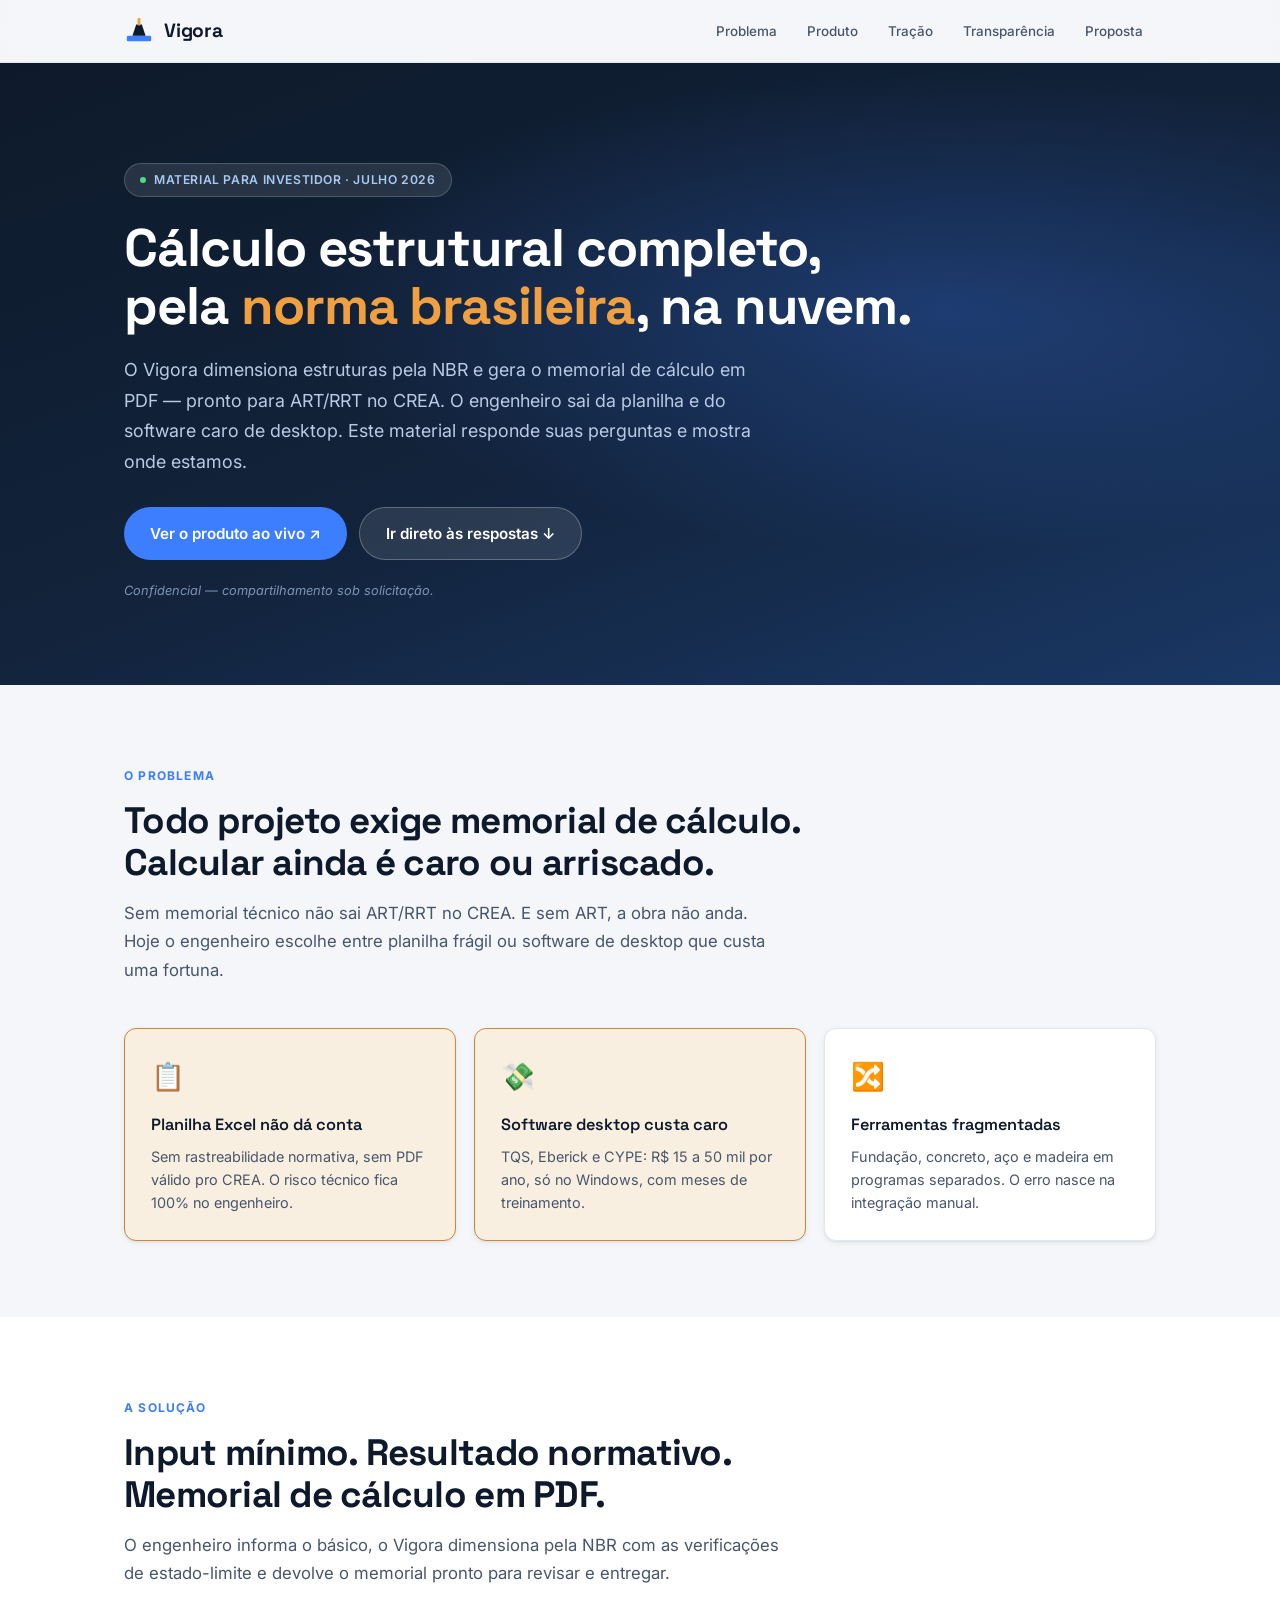
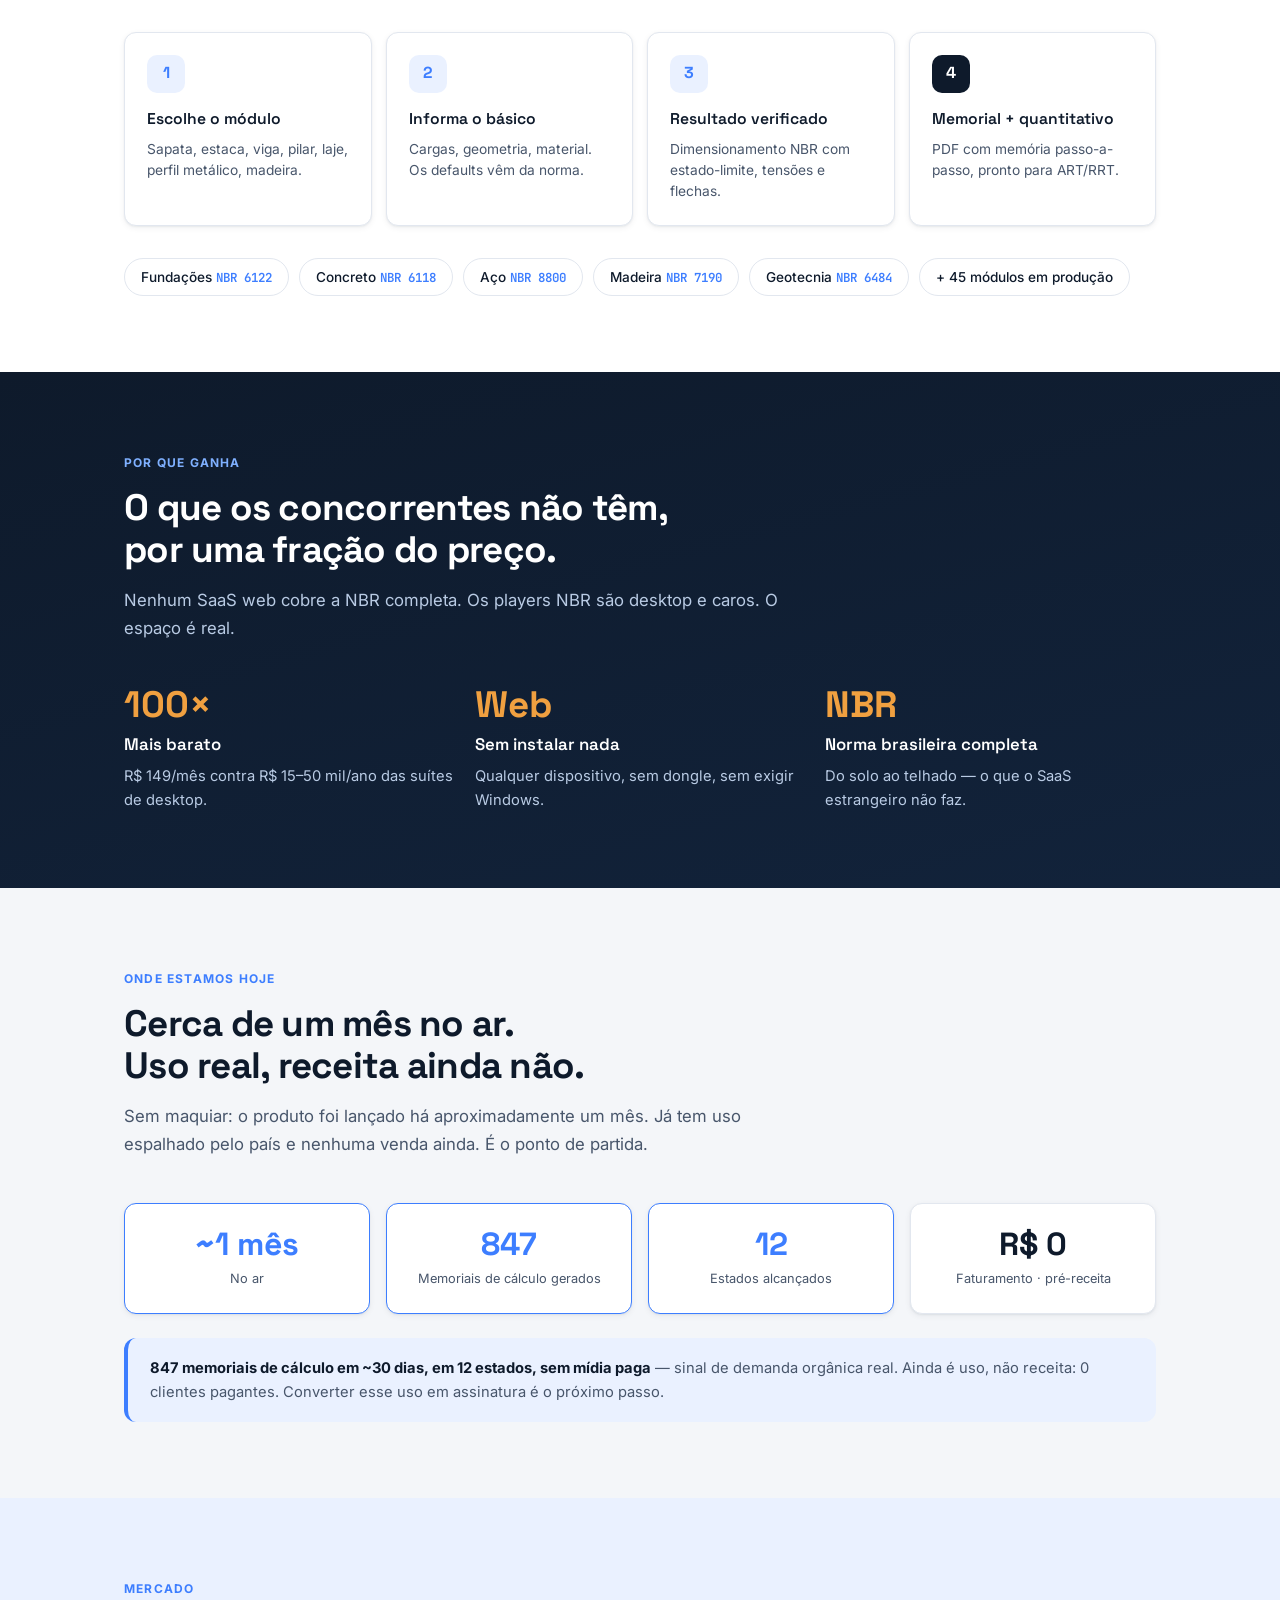
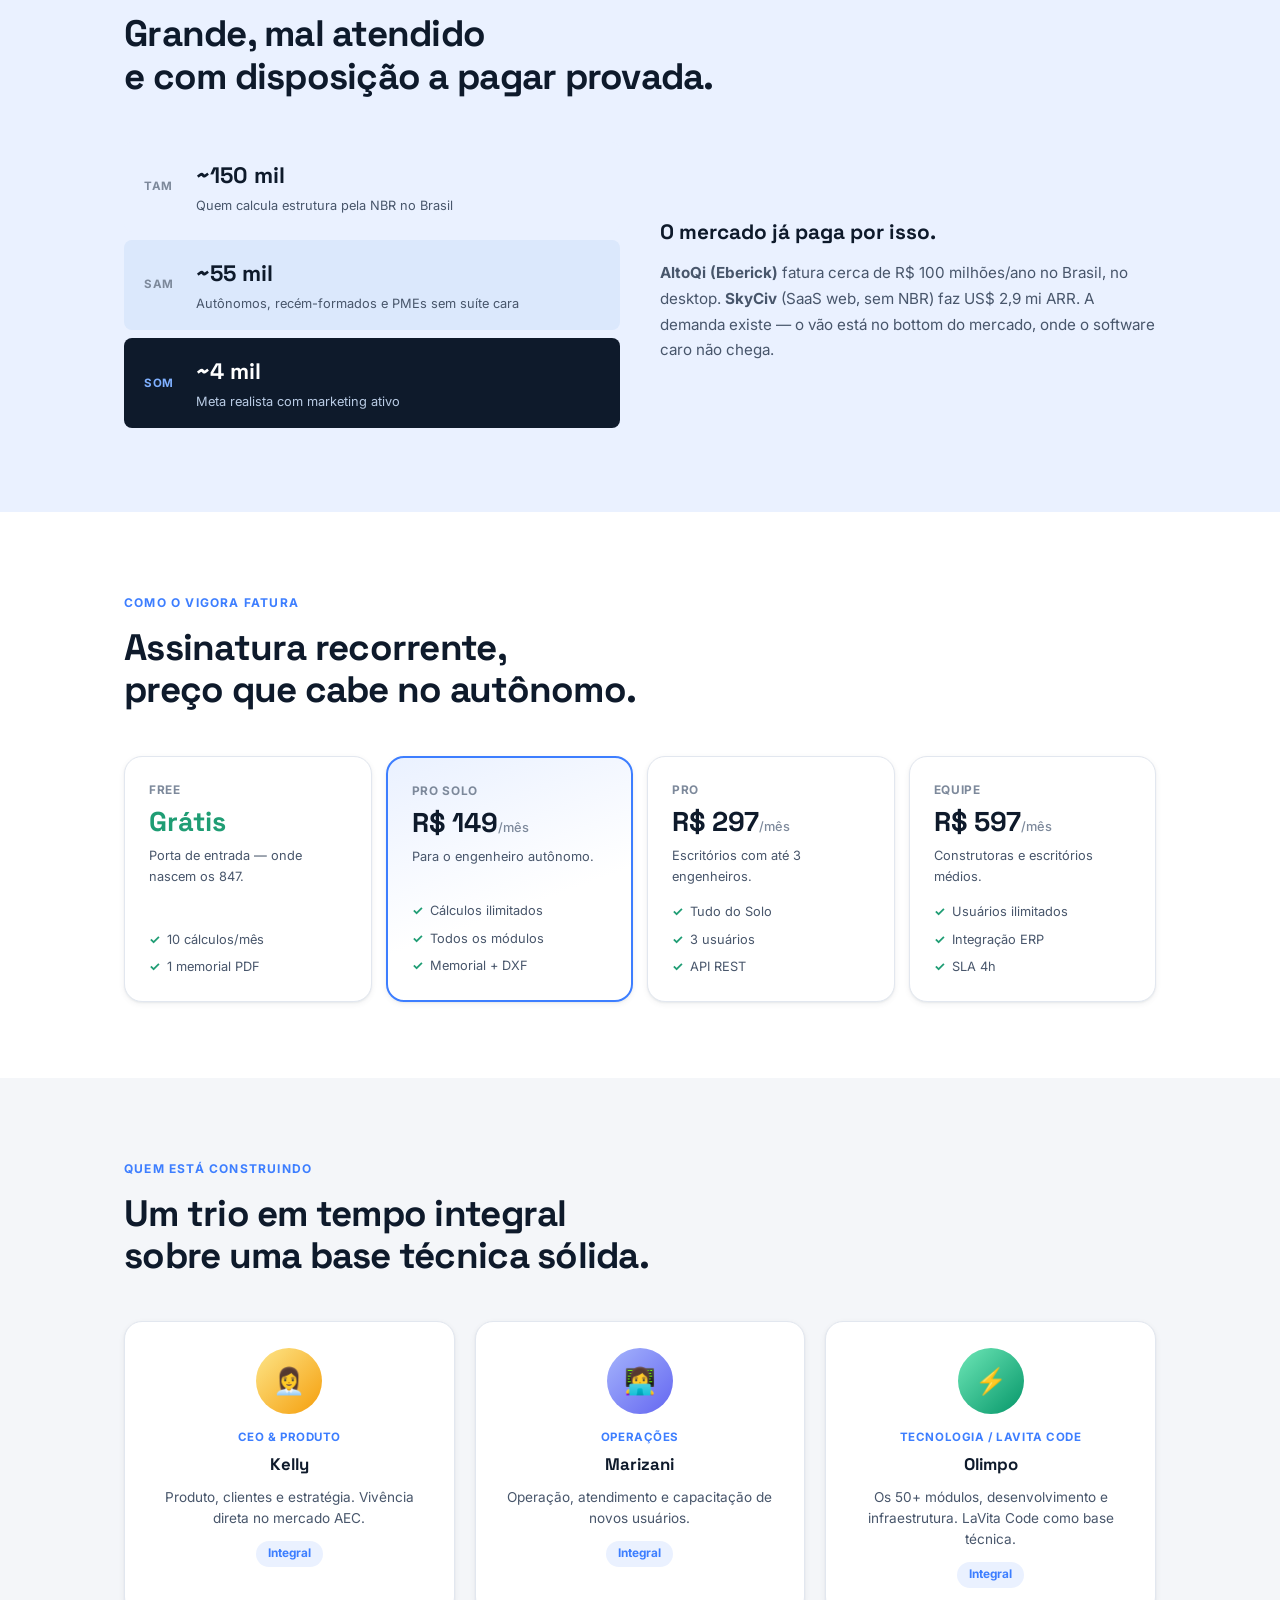
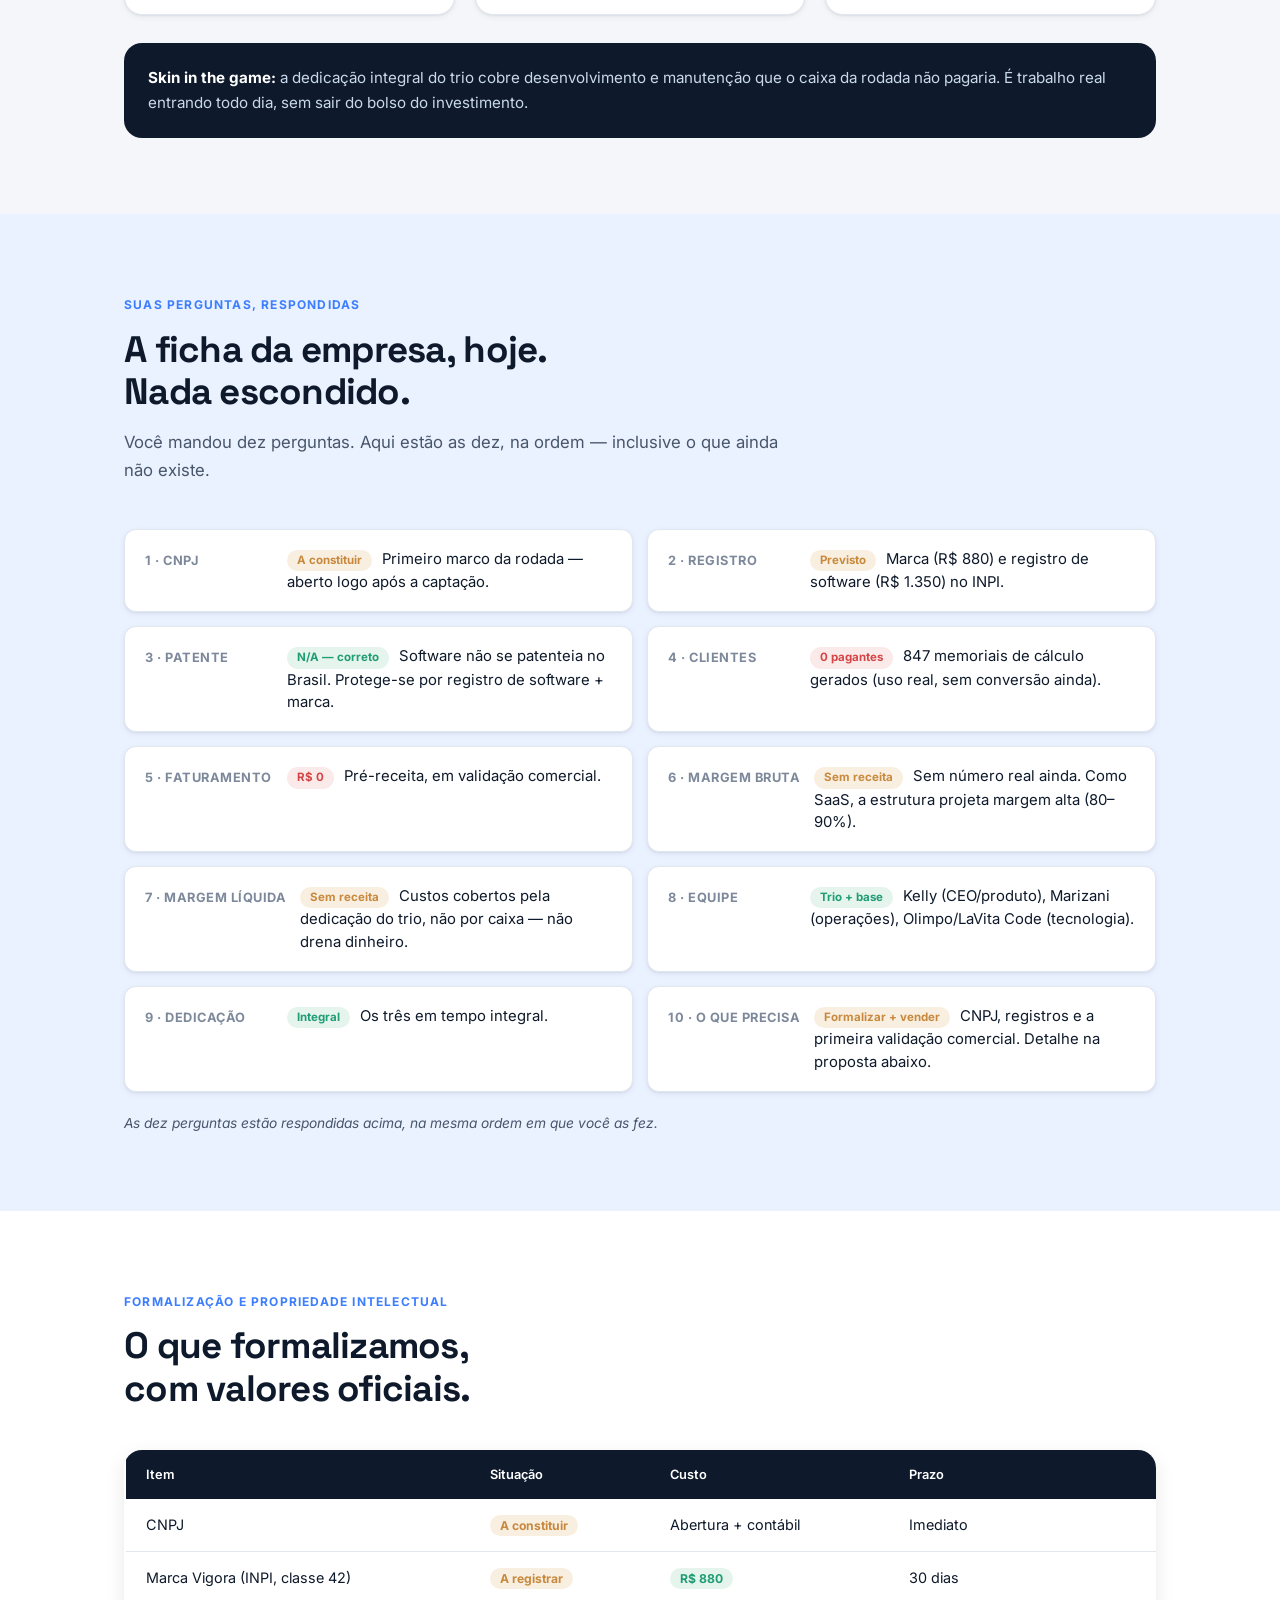
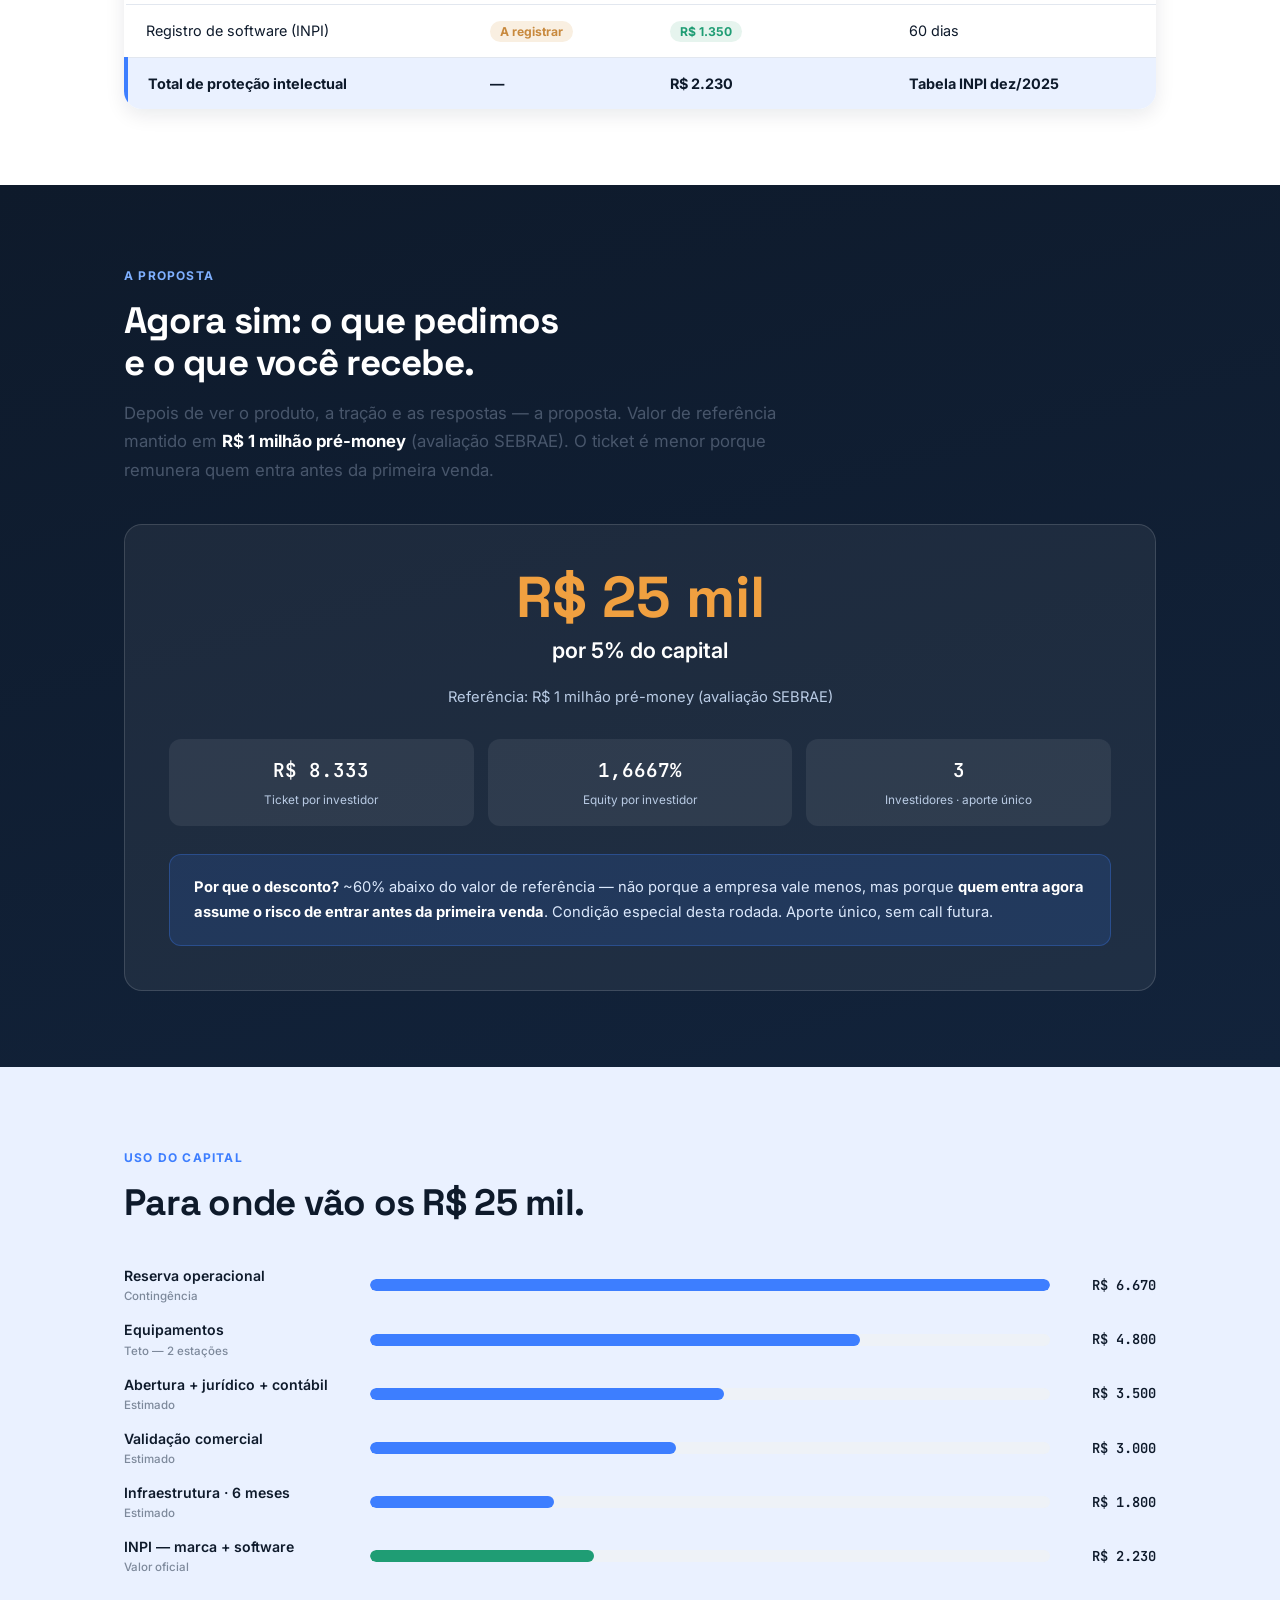
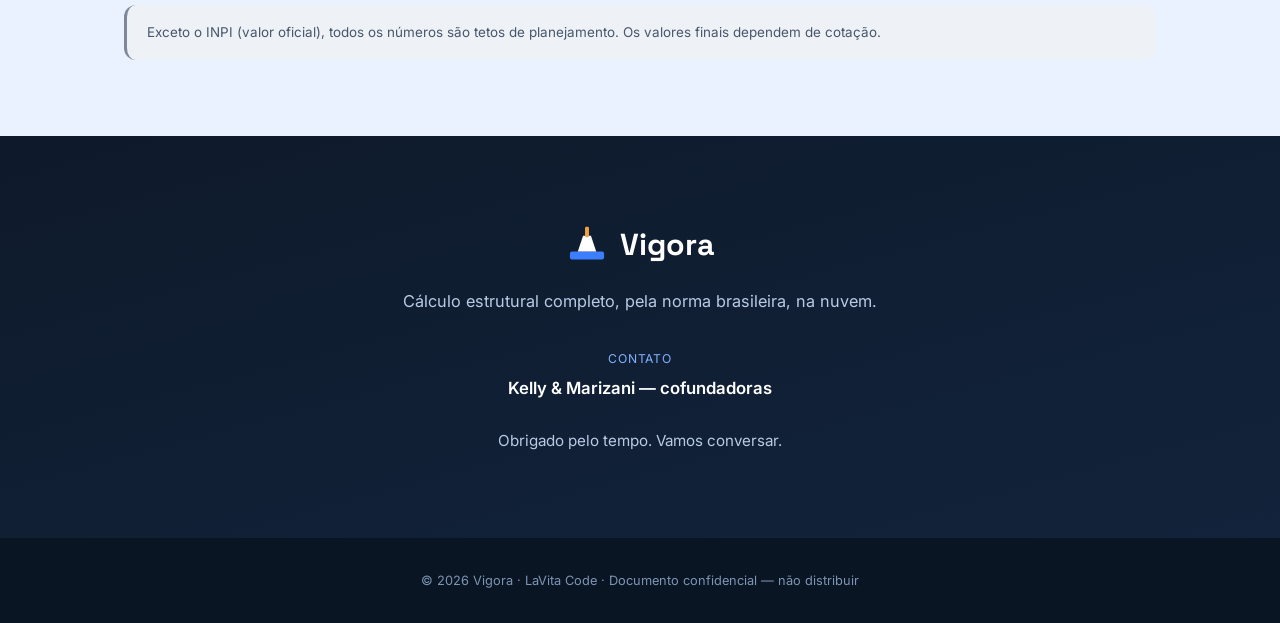
==== commit 383af7c5: "Fix: Vigora is structural engineering (NBR calc), not memorial. Money only at end, answers 10 questi" ====
--- a/investor-deck.html
+++ b/investor-deck.html
@@ -3,211 +3,220 @@
 <head>
 <meta charset="UTF-8" />
 <meta name="viewport" content="width=device-width, initial-scale=1.0" />
-<title>Vigora — Proposta de Investimento Inicial</title>
-<meta name="description" content="Vigora — memorial digital. Tese de investimento e proposta de rodada inicial." />
+<title>Vigora — Material para Investidor</title>
+<meta name="description" content="Vigora — SaaS de cálculo estrutural pela NBR. Respostas ao investidor e proposta de rodada inicial." />
 <meta name="robots" content="noindex, nofollow" />
 <link rel="preconnect" href="https://fonts.googleapis.com" />
 <link rel="preconnect" href="https://fonts.gstatic.com" crossorigin />
-<link href="https://fonts.googleapis.com/css2?family=Fraunces:ital,opsz,wght@0,9..144,400;0,9..144,600;0,9..144,700;1,9..144,400;1,9..144,600&family=Inter:wght@400;500;600;700&display=swap" rel="stylesheet" />
+<link href="https://fonts.googleapis.com/css2?family=Space+Grotesk:wght@400;500;600;700&family=Inter:wght@400;500;600;700&family=JetBrains+Mono:wght@500;600&display=swap" rel="stylesheet" />
 <style>
 /* ═══════════════════════════════════════════════════════
-   TOKENS — Vigora Memorial (paleta própria: sóbria + quente)
+   TOKENS — Vigora Engenharia (C4: navy + electric blue)
+   Distinto da landing SEBRAE (que usa azul claro + laranja)
    ═══════════════════════════════════════════════════════ */
-:root {
-  --ink:#221a17; --ink-2:#3a302b; --deep:#2b211d;
-  --gold:#b8863b; --gold-600:#9c6f2c; --gold-tint:#f6eddd; --gold-soft:#e4b667;
-  --sage:#5b7264; --sage-tint:#e8efe9;
-  --cream:#faf6f0; --surface:#ffffff; --surface-2:#f3ece2;
-  --border:#e7ddd0; --text:#2b211d; --text-2:#6b5d54; --text-3:#9a8b7e;
-  --ok:#4e8060; --ok-tint:#e6efe8; --alert:#b0552f; --alert-tint:#f7e7de;
-  --sh-sm:0 1px 2px rgba(43,33,29,.05),0 2px 6px rgba(43,33,29,.05);
-  --sh-md:0 6px 20px rgba(43,33,29,.08); --sh-lg:0 20px 48px rgba(43,33,29,.14);
-  --r-sm:8px; --r-md:14px; --r-lg:22px; --r-pill:999px;
-  --serif:'Fraunces',Georgia,serif; --sans:'Inter',-apple-system,sans-serif;
+:root{
+  --night:#0E1A2B; --ink:#16273d; --panel:#1b2c44;
+  --electric:#3D7EFF; --electric-d:#5C92FF; --electric-tint:#eaf1ff;
+  --mist:#F5F7FA; --slate:#8793A6; --line:#e2e7ef;
+  --steel:#0b2f6b;
+  --ok:#1F9D74; --ok-tint:#e6f4ee; --warn:#C8893D; --warn-tint:#f9efe1; --danger:#d64545; --danger-tint:#fbeaea;
+  --bg:#f4f6f9; --surface:#ffffff; --surface-2:#eef2f7; --border:#e2e7ef; --border-2:#d3dbe6;
+  --text:#0E1A2B; --text-2:#48566b; --text-3:#7d899b;
+  --sh-sm:0 1px 2px rgba(14,26,43,.06),0 2px 6px rgba(14,26,43,.06);
+  --sh-md:0 6px 20px rgba(14,26,43,.09); --sh-lg:0 20px 46px rgba(14,26,43,.16);
+  --r-sm:8px; --r-md:12px; --r-lg:18px; --r-pill:999px;
+  --disp:'Space Grotesk',sans-serif; --sans:'Inter',-apple-system,sans-serif; --mono:'JetBrains Mono',monospace;
   --maxw:1080px; --ease:cubic-bezier(.22,.61,.36,1);
 }
 *,*::before,*::after{box-sizing:border-box;margin:0;padding:0;}
 html{scroll-behavior:smooth;}
-body{font-family:var(--sans);background:var(--cream);color:var(--text);line-height:1.65;font-size:16px;-webkit-font-smoothing:antialiased;}
-a{color:var(--gold-600);text-decoration:none;} a:hover{text-decoration:underline;}
+body{font-family:var(--sans);background:var(--bg);color:var(--text);line-height:1.65;font-size:16px;-webkit-font-smoothing:antialiased;}
+a{color:var(--electric);text-decoration:none;} a:hover{text-decoration:underline;}
 .container{max-width:var(--maxw);margin:0 auto;padding:0 24px;}
-.section{padding:72px 0;}
+.section{padding:76px 0;}
 .section--alt{background:var(--surface);}
-.section--warm{background:var(--gold-tint);}
-.section--dark{background:linear-gradient(165deg,var(--ink) 0%,var(--deep) 100%);color:#fff;}
+.section--soft{background:var(--electric-tint);}
+.section--dark{background:linear-gradient(165deg,var(--night) 0%,#12233b 100%);color:#fff;}
 
 /* NAV */
-.nav{position:sticky;top:0;z-index:100;background:rgba(250,246,240,.9);backdrop-filter:blur(10px);border-bottom:1px solid var(--border);}
+.nav{position:sticky;top:0;z-index:100;background:rgba(244,246,249,.92);backdrop-filter:blur(10px);border-bottom:1px solid var(--border);}
 .nav__inner{max-width:var(--maxw);margin:0 auto;padding:0 24px;height:62px;display:flex;align-items:center;justify-content:space-between;}
-.nav__logo{display:flex;align-items:center;gap:10px;font-family:var(--serif);font-weight:700;font-size:1.3rem;color:var(--ink);}
+.nav__logo{display:flex;align-items:center;gap:10px;font-family:var(--disp);font-weight:700;font-size:1.2rem;color:var(--night);letter-spacing:-.01em;}
 .nav__logo svg{width:30px;height:30px;}
-.nav__links{display:flex;gap:6px;align-items:center;}
-.nav__links a{padding:6px 14px;border-radius:var(--r-pill);font-size:.85rem;font-weight:500;color:var(--text-2);}
-.nav__links a:hover{background:var(--gold-tint);color:var(--gold-600);text-decoration:none;}
-.nav__pill{background:var(--ink)!important;color:#fff!important;font-weight:600!important;}
-
-/* HERO */
-.hero{background:linear-gradient(165deg,var(--ink) 0%,var(--deep) 55%,#4a3a30 100%);color:#fff;padding:104px 0 88px;position:relative;overflow:hidden;}
-.hero::before{content:'';position:absolute;inset:0;background:radial-gradient(ellipse 70% 55% at 72% 38%,rgba(184,134,59,.24) 0%,transparent 70%);pointer-events:none;}
-.hero__inner{position:relative;max-width:820px;}
-.hero__tag{display:inline-flex;align-items:center;gap:8px;background:rgba(255,255,255,.1);border:1px solid rgba(255,255,255,.18);border-radius:var(--r-pill);padding:6px 16px;font-size:.78rem;font-weight:600;letter-spacing:.05em;text-transform:uppercase;color:var(--gold-tint);margin-bottom:24px;}
-.hero__tag span{width:6px;height:6px;border-radius:50%;background:var(--gold-soft);}
-.hero__title{font-family:var(--serif);font-size:clamp(2.3rem,5.2vw,3.6rem);font-weight:600;line-height:1.08;letter-spacing:-.02em;margin-bottom:22px;}
-.hero__title em{color:var(--gold-soft);font-style:italic;}
-.hero__sub{font-size:1.14rem;color:#d8c9ba;line-height:1.7;margin-bottom:32px;max-width:640px;}
-.hero__cta{display:flex;gap:12px;flex-wrap:wrap;margin-bottom:20px;}
+.nav__links{display:flex;gap:4px;align-items:center;}
+.nav__links a{padding:6px 13px;border-radius:var(--r-pill);font-size:.84rem;font-weight:500;color:var(--text-2);}
+.nav__links a:hover{background:var(--electric-tint);color:var(--electric);text-decoration:none;}
+.nav__pill{background:var(--night)!important;color:#fff!important;font-weight:600!important;}
+
+/* HERO — foco no produto, SEM pedir dinheiro */
+.hero{background:linear-gradient(160deg,var(--night) 0%,#12233b 55%,#1a3866 100%);color:#fff;padding:100px 0 84px;position:relative;overflow:hidden;}
+.hero::before{content:'';position:absolute;inset:0;background:radial-gradient(ellipse 72% 55% at 74% 40%,rgba(61,126,255,.28) 0%,transparent 70%);pointer-events:none;}
+.hero__inner{position:relative;max-width:840px;}
+.hero__tag{display:inline-flex;align-items:center;gap:8px;background:rgba(255,255,255,.1);border:1px solid rgba(255,255,255,.18);border-radius:var(--r-pill);padding:6px 15px;font-size:.76rem;font-weight:600;letter-spacing:.05em;text-transform:uppercase;color:#a8c9f0;margin-bottom:22px;}
+.hero__tag span{width:6px;height:6px;border-radius:50%;background:#4ade80;}
+.hero__title{font-family:var(--disp);font-size:clamp(2.1rem,4.8vw,3.3rem);font-weight:700;line-height:1.1;letter-spacing:-.02em;margin-bottom:20px;}
+.hero__title em{color:#f0a040;font-style:normal;}
+.hero__sub{font-size:1.12rem;color:#b9cbe4;line-height:1.7;margin-bottom:30px;max-width:660px;}
+.hero__cta{display:flex;gap:12px;flex-wrap:wrap;}
 .btn{display:inline-flex;align-items:center;gap:8px;padding:13px 26px;border-radius:var(--r-pill);font-weight:600;font-size:.95rem;transition:all .18s var(--ease);border:none;cursor:pointer;}
-.btn--gold{background:var(--gold);color:#fff;}
-.btn--gold:hover{background:var(--gold-600);transform:translateY(-1px);text-decoration:none;color:#fff;}
+.btn--primary{background:var(--electric);color:#fff;}
+.btn--primary:hover{background:var(--electric-d);transform:translateY(-1px);text-decoration:none;color:#fff;}
 .btn--ghost{background:rgba(255,255,255,.1);color:#fff;border:1px solid rgba(255,255,255,.25);}
 .btn--ghost:hover{background:rgba(255,255,255,.18);text-decoration:none;color:#fff;}
-.hero__conf{font-size:.82rem;color:#a8968a;font-style:italic;}
+.hero__conf{font-size:.8rem;color:#7d94b3;font-style:italic;margin-top:20px;}
 
 /* SECTION HEAD */
-.eyebrow{display:inline-block;font-size:.76rem;font-weight:700;letter-spacing:.1em;text-transform:uppercase;color:var(--gold-600);margin-bottom:14px;}
-.section--dark .eyebrow{color:var(--gold-soft);}
-.s-title{font-family:var(--serif);font-size:clamp(1.7rem,3.2vw,2.4rem);font-weight:600;letter-spacing:-.02em;line-height:1.15;margin-bottom:14px;}
-.s-sub{font-size:1.05rem;color:var(--text-2);max-width:640px;line-height:1.7;}
-.section--dark .s-sub{color:#c9b8a6;}
-
-/* PROBLEMA — narrativa emocional */
-.lead{font-family:var(--serif);font-size:clamp(1.4rem,2.8vw,2rem);font-weight:400;font-style:italic;line-height:1.4;color:var(--ink);max-width:760px;margin-top:12px;}
+.eyebrow{display:inline-block;font-size:.75rem;font-weight:700;letter-spacing:.1em;text-transform:uppercase;color:var(--electric);margin-bottom:14px;}
+.section--dark .eyebrow{color:#7fb0ff;}
+.s-title{font-family:var(--disp);font-size:clamp(1.6rem,3.2vw,2.3rem);font-weight:700;letter-spacing:-.02em;line-height:1.15;margin-bottom:14px;}
+.s-sub{font-size:1.05rem;color:var(--text-2);max-width:660px;line-height:1.7;}
+.section--dark .s-sub{color:#b9cbe4;}
+
+/* PROBLEMA */
 .problem-grid{display:grid;grid-template-columns:repeat(3,1fr);gap:18px;margin-top:44px;}
-.pcard{background:var(--surface);border:1px solid var(--border);border-radius:var(--r-md);padding:24px;box-shadow:var(--sh-sm);}
+.pcard{background:var(--surface);border:1px solid var(--border);border-radius:var(--r-md);padding:26px;box-shadow:var(--sh-sm);}
 .pcard__ic{font-size:1.7rem;margin-bottom:12px;}
-.pcard__t{font-weight:700;font-size:1rem;margin-bottom:6px;color:var(--ink);}
+.pcard__t{font-family:var(--disp);font-weight:600;font-size:1.02rem;margin-bottom:6px;color:var(--night);}
 .pcard__d{font-size:.9rem;color:var(--text-2);line-height:1.6;}
-.market-strip{margin-top:28px;padding:24px 28px;border-radius:var(--r-lg);background:var(--ink);color:#e4d8ca;display:flex;align-items:center;gap:20px;flex-wrap:wrap;}
-.market-strip__n{font-family:var(--serif);font-size:2.6rem;font-weight:700;color:var(--gold-soft);line-height:1;}
-.market-strip__t{font-size:.98rem;line-height:1.6;flex:1;min-width:240px;}
-.market-strip__t strong{color:#fff;}
-
-/* PRODUTO */
-.feature-grid{display:grid;grid-template-columns:repeat(3,1fr);gap:18px;margin-top:44px;}
-.feature{background:var(--surface);border:1px solid var(--border);border-radius:var(--r-md);padding:24px;box-shadow:var(--sh-sm);transition:transform .2s,box-shadow .2s;}
-.feature:hover{transform:translateY(-3px);box-shadow:var(--sh-md);}
-.feature__ic{font-size:1.8rem;margin-bottom:12px;}
-.feature__t{font-weight:700;font-size:1rem;margin-bottom:6px;color:var(--ink);}
-.feature__d{font-size:.9rem;color:var(--text-2);line-height:1.6;}
-.product-cta{margin-top:32px;}
-
-/* OPORTUNIDADE — 3 razões */
-.why-grid{display:grid;grid-template-columns:repeat(3,1fr);gap:20px;margin-top:44px;}
-.why{text-align:left;}
-.why__n{font-family:var(--serif);font-size:2.4rem;font-weight:700;color:var(--gold);line-height:1;margin-bottom:10px;}
-.why__t{font-weight:700;font-size:1.05rem;color:#fff;margin-bottom:8px;}
-.why__d{font-size:.92rem;color:#c9b8a6;line-height:1.65;}
+.pcard--flag{border-color:var(--warn);background:var(--warn-tint);}
+
+/* COMO FUNCIONA — steps */
+.steps{display:grid;grid-template-columns:repeat(4,1fr);gap:14px;margin-top:44px;}
+.step{background:var(--surface);border:1px solid var(--border);border-radius:var(--r-md);padding:22px;box-shadow:var(--sh-sm);}
+.step__n{width:38px;height:38px;border-radius:10px;background:var(--electric-tint);color:var(--electric);font-family:var(--disp);font-weight:700;display:flex;align-items:center;justify-content:center;margin-bottom:14px;}
+.step--accent .step__n{background:var(--night);color:#fff;}
+.step__t{font-family:var(--disp);font-weight:600;font-size:.98rem;margin-bottom:6px;color:var(--night);}
+.step__d{font-size:.86rem;color:var(--text-2);line-height:1.55;}
+
+/* módulos chips */
+.mods{display:flex;flex-wrap:wrap;gap:10px;margin-top:32px;}
+.mod{background:var(--surface);border:1px solid var(--border);border-radius:var(--r-pill);padding:7px 16px;font-size:.85rem;color:var(--text);font-weight:500;}
+.mod b{font-family:var(--mono);font-size:.78rem;color:var(--electric);font-weight:600;}
+
+/* DIFERENCIAL */
+.edge-grid{display:grid;grid-template-columns:repeat(3,1fr);gap:20px;margin-top:44px;}
+.edge{text-align:left;}
+.edge__n{font-family:var(--disp);font-size:2.3rem;font-weight:700;color:#f0a040;line-height:1;margin-bottom:8px;}
+.edge__t{font-family:var(--disp);font-weight:600;font-size:1.05rem;color:#fff;margin-bottom:6px;}
+.edge__d{font-size:.92rem;color:#b9cbe4;line-height:1.6;}
 
 /* TRAÇÃO */
 .stage-grid{display:grid;grid-template-columns:repeat(4,1fr);gap:16px;margin-top:44px;}
 .stat{background:var(--surface);border:1px solid var(--border);border-radius:var(--r-md);padding:24px;text-align:center;box-shadow:var(--sh-sm);}
-.stat--live{border-color:var(--sage);}
-.stat__n{font-family:var(--serif);font-size:2.2rem;font-weight:700;color:var(--ink);line-height:1;}
-.stat--live .stat__n{color:var(--sage);}
+.stat--live{border-color:var(--electric);}
+.stat__n{font-family:var(--disp);font-size:2rem;font-weight:700;color:var(--night);line-height:1;}
+.stat--live .stat__n{color:var(--electric);}
 .stat__l{font-size:.8rem;color:var(--text-2);margin-top:8px;}
-.stage-note{margin-top:24px;padding:18px 22px;border-radius:var(--r-md);background:var(--sage-tint);border-left:4px solid var(--sage);font-size:.92rem;color:var(--text-2);line-height:1.65;}
-.stage-note strong{color:var(--ink);}
+.stage-note{margin-top:24px;padding:18px 22px;border-radius:var(--r-md);background:var(--electric-tint);border-left:4px solid var(--electric);font-size:.92rem;color:var(--text-2);line-height:1.65;}
+.stage-note strong{color:var(--night);}
+
+/* MERCADO */
+.market{display:grid;grid-template-columns:1fr 1fr;gap:40px;align-items:center;margin-top:44px;}
+.funnel{display:flex;flex-direction:column;}
+.frow{display:flex;align-items:center;gap:14px;padding:16px 20px;border-radius:var(--r-sm);margin-bottom:8px;}
+.frow--tam{background:#eaf1ff;} .frow--sam{background:#dbe8fc;} .frow--som{background:var(--night);color:#fff;}
+.flab{font-size:.72rem;font-weight:700;letter-spacing:.06em;color:var(--text-3);width:38px;}
+.frow--som .flab{color:#7fb0ff;}
+.fn{font-family:var(--disp);font-size:1.4rem;font-weight:700;color:var(--night);}
+.frow--som .fn{color:#fff;}
+.fd{font-size:.8rem;color:var(--text-2);} .frow--som .fd{color:#b9cbe4;}
+.market-side p{font-size:.95rem;color:var(--text-2);line-height:1.7;}
+.market-side .big{font-family:var(--disp);font-size:1.3rem;font-weight:700;color:var(--night);margin-bottom:10px;}
 
 /* PLANOS */
-.plans{display:grid;grid-template-columns:repeat(3,1fr);gap:18px;margin-top:44px;}
-.plan{background:var(--surface);border:1px solid var(--border);border-radius:var(--r-lg);padding:26px;display:flex;flex-direction:column;box-shadow:var(--sh-sm);}
-.plan--feat{border-color:var(--gold);border-width:2px;background:linear-gradient(160deg,var(--gold-tint) 0%,#fff 60%);}
-.plan__name{font-size:.78rem;font-weight:700;text-transform:uppercase;letter-spacing:.06em;color:var(--text-3);margin-bottom:8px;}
-.plan__price{font-family:var(--serif);font-size:1.9rem;font-weight:700;color:var(--ink);line-height:1;}
-.plan__price span{font-size:.85rem;font-weight:500;color:var(--text-3);font-family:var(--sans);}
-.plan__price--free{color:var(--sage);}
-.plan__d{font-size:.85rem;color:var(--text-2);margin:12px 0 16px;flex:1;}
-.plan__f{list-style:none;display:flex;flex-direction:column;gap:7px;}
-.plan__f li{font-size:.84rem;display:flex;gap:8px;color:var(--text-2);}
-.plan__f li::before{content:'✓';color:var(--gold);font-weight:700;}
-.plans-note{margin-top:20px;font-size:.85rem;color:var(--text-3);font-style:italic;}
+.plans{display:grid;grid-template-columns:repeat(4,1fr);gap:14px;margin-top:44px;}
+.plan{background:var(--surface);border:1px solid var(--border);border-radius:var(--r-lg);padding:24px;display:flex;flex-direction:column;box-shadow:var(--sh-sm);}
+.plan--feat{border-color:var(--electric);border-width:2px;background:linear-gradient(160deg,var(--electric-tint) 0%,#fff 60%);}
+.plan__name{font-size:.74rem;font-weight:700;text-transform:uppercase;letter-spacing:.06em;color:var(--text-3);margin-bottom:8px;}
+.plan__price{font-family:var(--disp);font-size:1.7rem;font-weight:700;color:var(--night);line-height:1;}
+.plan__price span{font-size:.8rem;font-weight:500;color:var(--text-3);font-family:var(--sans);}
+.plan__price--free{color:var(--ok);}
+.plan__d{font-size:.8rem;color:var(--text-2);margin:10px 0 14px;flex:1;}
+.plan__f{list-style:none;display:flex;flex-direction:column;gap:6px;}
+.plan__f li{font-size:.8rem;display:flex;gap:7px;color:var(--text-2);}
+.plan__f li::before{content:'✓';color:var(--ok);font-weight:700;}
 
 /* TIME */
 .team{display:grid;grid-template-columns:repeat(3,1fr);gap:20px;margin-top:44px;}
 .member{background:var(--surface);border:1px solid var(--border);border-radius:var(--r-lg);padding:26px;text-align:center;box-shadow:var(--sh-sm);}
-.member__av{width:68px;height:68px;border-radius:50%;margin:0 auto 14px;display:flex;align-items:center;justify-content:center;font-size:1.7rem;}
-.av--k{background:linear-gradient(135deg,#f0d9a8,#d4a24a);}
-.av--m{background:linear-gradient(135deg,#c3b3d6,#8a6fb0);}
-.av--o{background:linear-gradient(135deg,#a8cbb4,#5b8a6a);}
-.member__role{font-size:.72rem;font-weight:700;text-transform:uppercase;letter-spacing:.05em;color:var(--gold-600);margin-bottom:4px;}
-.member__name{font-family:var(--serif);font-size:1.1rem;font-weight:700;color:var(--ink);margin-bottom:8px;}
+.member__av{width:66px;height:66px;border-radius:50%;margin:0 auto 14px;display:flex;align-items:center;justify-content:center;font-size:1.6rem;}
+.av--k{background:linear-gradient(135deg,#fde68a,#f59e0b);} .av--m{background:linear-gradient(135deg,#a5b4fc,#6366f1);} .av--o{background:linear-gradient(135deg,#6ee7b7,#059669);}
+.member__role{font-size:.72rem;font-weight:700;text-transform:uppercase;letter-spacing:.05em;color:var(--electric);margin-bottom:4px;}
+.member__name{font-family:var(--disp);font-size:1.05rem;font-weight:700;color:var(--night);margin-bottom:8px;}
 .member__d{font-size:.85rem;color:var(--text-2);line-height:1.55;}
-.member__ded{display:inline-block;margin-top:12px;background:var(--sage-tint);color:var(--sage);font-size:.74rem;font-weight:700;border-radius:var(--r-pill);padding:3px 12px;}
-.skin{margin-top:28px;padding:22px 24px;border-radius:var(--r-lg);background:var(--ink);color:#e4d8ca;font-size:.95rem;line-height:1.7;}
+.member__ded{display:inline-block;margin-top:12px;background:var(--electric-tint);color:var(--electric);font-size:.74rem;font-weight:700;border-radius:var(--r-pill);padding:3px 12px;}
+.skin{margin-top:28px;padding:22px 24px;border-radius:var(--r-lg);background:var(--night);color:#c9d8ec;font-size:.95rem;line-height:1.7;}
 .skin strong{color:#fff;}
 
-/* FICHA DE TRANSPARÊNCIA (responde as 10 perguntas — não-FAQ) */
+/* FICHA — responde as 10 perguntas (não-FAQ, formato dossiê) */
 .ficha{display:grid;grid-template-columns:repeat(2,1fr);gap:14px;margin-top:44px;}
 .fitem{background:var(--surface);border:1px solid var(--border);border-radius:var(--r-md);padding:18px 20px;display:flex;align-items:flex-start;gap:14px;box-shadow:var(--sh-sm);}
-.fitem__k{font-size:.82rem;font-weight:700;color:var(--text-3);text-transform:uppercase;letter-spacing:.04em;min-width:130px;padding-top:2px;}
-.fitem__v{font-size:.94rem;color:var(--ink);line-height:1.5;flex:1;}
+.fitem__k{font-size:.8rem;font-weight:700;color:var(--text-3);text-transform:uppercase;letter-spacing:.04em;min-width:128px;padding-top:2px;}
+.fitem__v{font-size:.93rem;color:var(--night);line-height:1.5;flex:1;}
 .fitem__v .tag{display:inline-block;font-size:.72rem;font-weight:700;border-radius:var(--r-pill);padding:2px 10px;margin-right:6px;}
-.tag--no{background:var(--alert-tint);color:var(--alert);}
-.tag--soon{background:var(--gold-tint);color:var(--gold-600);}
+.tag--no{background:var(--danger-tint);color:var(--danger);}
+.tag--soon{background:var(--warn-tint);color:var(--warn);}
 .tag--yes{background:var(--ok-tint);color:var(--ok);}
-.fitem__v small{display:block;color:var(--text-2);font-size:.84rem;margin-top:3px;}
 .ficha-note{margin-top:20px;font-size:.86rem;color:var(--text-2);font-style:italic;}
 
 /* IP tabela */
-.ip-table{width:100%;border-collapse:collapse;margin-top:40px;border-radius:var(--r-lg);overflow:hidden;box-shadow:var(--sh-md);font-size:.92rem;}
-.ip-table th{background:var(--ink);color:#fff;padding:14px 20px;text-align:left;font-size:.8rem;font-weight:600;}
+.ip-table{width:100%;border-collapse:collapse;margin-top:40px;border-radius:var(--r-lg);overflow:hidden;box-shadow:var(--sh-md);font-size:.9rem;}
+.ip-table th{background:var(--night);color:#fff;padding:14px 20px;text-align:left;font-size:.8rem;font-weight:600;}
 .ip-table td{padding:14px 20px;border-bottom:1px solid var(--border);background:var(--surface);}
 .ip-table tr:last-child td{border-bottom:none;}
-.ip-table tr.tot td{background:var(--gold-tint);font-weight:700;}
-.ip-table tr.tot td:first-child{border-left:4px solid var(--gold);}
+.ip-table tr.tot td{background:var(--electric-tint);font-weight:700;}
+.ip-table tr.tot td:first-child{border-left:4px solid var(--electric);}
 .tag-off{background:var(--ok-tint);color:var(--ok);border-radius:var(--r-pill);padding:3px 10px;font-size:.76rem;font-weight:700;white-space:nowrap;}
-.tag-soon2{background:var(--gold-tint);color:var(--gold-600);border-radius:var(--r-pill);padding:3px 10px;font-size:.76rem;font-weight:700;white-space:nowrap;}
-
-/* OFERTA */
+.tag-soon2{background:var(--warn-tint);color:var(--warn);border-radius:var(--r-pill);padding:3px 10px;font-size:.76rem;font-weight:700;white-space:nowrap;}
+
+/* OFERTA (só no final) */
 .offer{background:rgba(255,255,255,.06);border:1px solid rgba(255,255,255,.14);border-radius:var(--r-lg);padding:44px;text-align:center;margin-top:40px;}
-.offer__big{font-family:var(--serif);font-size:clamp(2.4rem,6vw,3.8rem);font-weight:700;color:var(--gold-soft);line-height:1;}
-.offer__eq{font-size:1.4rem;font-weight:600;color:#fff;margin-top:6px;}
-.offer__ref{font-size:.92rem;color:#c9b8a6;margin-top:16px;}
+.offer__big{font-family:var(--disp);font-size:clamp(2.3rem,6vw,3.6rem);font-weight:700;color:#f0a040;line-height:1;}
+.offer__eq{font-size:1.35rem;font-weight:600;color:#fff;margin-top:6px;}
+.offer__ref{font-size:.92rem;color:#b9cbe4;margin-top:16px;}
 .offer__tickets{display:grid;grid-template-columns:repeat(3,1fr);gap:14px;margin-top:30px;}
 .tk{background:rgba(255,255,255,.07);border-radius:var(--r-md);padding:16px;}
-.tk__n{font-size:1.25rem;font-weight:700;color:#fff;}
-.tk__l{font-size:.74rem;color:#c9b8a6;margin-top:4px;}
-.offer__why{margin-top:28px;padding:20px 24px;border-radius:var(--r-md);background:rgba(184,134,59,.14);border:1px solid rgba(184,134,59,.3);font-size:.92rem;color:#efe2cf;line-height:1.7;text-align:left;}
+.tk__n{font-family:var(--mono);font-size:1.2rem;font-weight:600;color:#fff;}
+.tk__l{font-size:.74rem;color:#b9cbe4;margin-top:4px;}
+.offer__why{margin-top:28px;padding:20px 24px;border-radius:var(--r-md);background:rgba(61,126,255,.14);border:1px solid rgba(61,126,255,.3);font-size:.92rem;color:#dbe8fc;line-height:1.7;text-align:left;}
 .offer__why strong{color:#fff;}
 
 /* USO DO CAPITAL */
 .cap{display:flex;flex-direction:column;gap:12px;margin-top:40px;}
 .cap-row{display:grid;grid-template-columns:230px 1fr 90px;gap:16px;align-items:center;}
-.cap-lbl{font-size:.88rem;font-weight:600;color:var(--ink);}
+.cap-lbl{font-size:.88rem;font-weight:600;color:var(--night);}
 .cap-lbl small{display:block;font-size:.72rem;font-weight:500;color:var(--text-3);}
 .cap-track{background:var(--surface-2);border-radius:var(--r-pill);height:12px;overflow:hidden;}
-.cap-fill{height:100%;border-radius:var(--r-pill);background:var(--gold);}
+.cap-fill{height:100%;border-radius:var(--r-pill);background:var(--electric);}
 .cap-fill--off{background:var(--ok);}
-.cap-val{font-size:.88rem;font-weight:700;text-align:right;color:var(--ink);}
+.cap-val{font-family:var(--mono);font-size:.86rem;font-weight:600;text-align:right;color:var(--night);}
 .disclaimer{margin-top:28px;padding:16px 20px;border-radius:var(--r-md);background:var(--surface-2);border-left:3px solid var(--text-3);font-size:.84rem;color:var(--text-2);}
 
 /* FECHAMENTO */
-.closing{background:linear-gradient(165deg,var(--ink) 0%,var(--deep) 100%);color:#fff;text-align:center;padding:88px 24px;}
-.closing__logo{display:flex;align-items:center;justify-content:center;gap:12px;margin-bottom:20px;}
-.closing__logo svg{width:44px;height:44px;}
-.closing__t{font-family:var(--serif);font-size:2rem;font-weight:700;}
-.closing__tag{font-size:1.05rem;color:#d8c9ba;margin-top:8px;font-style:italic;}
-.closing__c{margin-top:36px;}
-.closing__c-l{font-size:.76rem;text-transform:uppercase;letter-spacing:.06em;color:var(--gold-soft);margin-bottom:6px;}
+.closing{background:linear-gradient(165deg,var(--night) 0%,#12233b 100%);color:#fff;text-align:center;padding:84px 24px;}
+.closing__logo{display:flex;align-items:center;justify-content:center;gap:12px;margin-bottom:18px;}
+.closing__logo svg{width:42px;height:42px;}
+.closing__t{font-family:var(--disp);font-size:1.9rem;font-weight:700;}
+.closing__tag{font-size:1.02rem;color:#b9cbe4;margin-top:8px;}
+.closing__c{margin-top:34px;}
+.closing__c-l{font-size:.76rem;text-transform:uppercase;letter-spacing:.06em;color:#7fb0ff;margin-bottom:6px;}
 .closing__c-v{font-size:1.05rem;font-weight:600;}
-.closing__note{margin-top:28px;font-size:.95rem;color:#c9b8a6;}
-.footer{background:var(--deep);color:#a8968a;padding:32px 24px;text-align:center;font-size:.8rem;}
-
-/* responsivo */
+.closing__note{margin-top:26px;font-size:.95rem;color:#b9cbe4;}
+.footer{background:#0a1524;color:#7d94b3;padding:32px 24px;text-align:center;font-size:.8rem;}
+
 @media (max-width:860px){
-  .problem-grid,.feature-grid,.team,.plans,.why-grid,.ficha{grid-template-columns:1fr;}
+  .problem-grid,.steps,.edge-grid,.team,.market,.ficha{grid-template-columns:1fr;}
+  .plans{grid-template-columns:1fr 1fr;}
   .stage-grid{grid-template-columns:1fr 1fr;}
   .offer__tickets{grid-template-columns:1fr;}
-  .cap-row{grid-template-columns:1fr;gap:6px;}
-  .cap-val{text-align:left;}
+  .cap-row{grid-template-columns:1fr;gap:6px;} .cap-val{text-align:left;}
   .nav__links a:not(.nav__pill){display:none;}
 }
 @media (max-width:560px){
   .section{padding:52px 0;}
-  .stage-grid{grid-template-columns:1fr;}
+  .plans,.stage-grid{grid-template-columns:1fr;}
   .offer{padding:28px;}
-  .fitem{flex-direction:column;gap:6px;}
-  .fitem__k{min-width:0;}
+  .fitem{flex-direction:column;gap:6px;} .fitem__k{min-width:0;}
 }
 </style>
 </head>
@@ -217,33 +226,33 @@
 <header class="nav">
   <div class="nav__inner">
     <a class="nav__logo" href="#">
-      <svg viewBox="0 0 48 48" fill="none" aria-label="Vigora">
-        <circle cx="24" cy="24" r="21" stroke="#b8863b" stroke-width="2.2"/>
-        <path d="M15 16 L24 33 L33 16" stroke="#221a17" stroke-width="3" stroke-linecap="round" stroke-linejoin="round"/>
-        <circle cx="24" cy="12.5" r="2.2" fill="#b8863b"/>
+      <svg viewBox="0 0 32 32" fill="none" aria-label="Vigora">
+        <rect x="3" y="21" width="26" height="6" rx="1.5" fill="#3D7EFF"/>
+        <path d="M9 21 L13 9 H19 L23 21 Z" fill="#0E1A2B"/>
+        <rect x="14.5" y="2" width="3" height="8" rx="1" fill="#f0a040"/>
       </svg>
       Vigora
     </a>
     <nav class="nav__links">
-      <a href="#oportunidade">Oportunidade</a>
+      <a href="#problema">Problema</a>
+      <a href="#produto">Produto</a>
       <a href="#tracao">Tração</a>
       <a href="#ficha">Transparência</a>
-      <a href="#oferta">A proposta</a>
-      <a class="nav__pill" href="#oferta">R$ 25 mil · 5%</a>
+      <a href="#proposta">Proposta</a>
     </nav>
   </div>
 </header>
 
-<!-- HERO -->
+<!-- HERO — só produto, NADA de pedir dinheiro -->
 <section class="hero">
   <div class="container">
     <div class="hero__inner">
-      <div class="hero__tag"><span></span> Proposta de investimento inicial · Julho 2026</div>
-      <h1 class="hero__title">Ninguém quer ser esquecido.<br>O Vigora é onde a memória de<br>uma vida <em>fica para sempre</em>.</h1>
-      <p class="hero__sub">Memorial digital que reúne a história, as fotos e as homenagens de alguém num só lugar, permanente e compartilhável. O produto está no ar. A oportunidade é entrar antes da primeira venda.</p>
+      <div class="hero__tag"><span></span> Material para investidor · Julho 2026</div>
+      <h1 class="hero__title">Cálculo estrutural completo,<br>pela <em>norma brasileira</em>, na nuvem.</h1>
+      <p class="hero__sub">O Vigora dimensiona estruturas pela NBR e gera o memorial de cálculo em PDF — pronto para ART/RRT no CREA. O engenheiro sai da planilha e do software caro de desktop. Este material responde suas perguntas e mostra onde estamos.</p>
       <div class="hero__cta">
-        <a class="btn btn--gold" href="#oferta">A proposta: R$ 25 mil por 5% →</a>
-        <a class="btn btn--ghost" href="https://fundah.lavitacode.com.br" target="_blank">Ver o produto ao vivo ↗</a>
+        <a class="btn btn--primary" href="https://fundah.lavitacode.com.br" target="_blank">Ver o produto ao vivo ↗</a>
+        <a class="btn btn--ghost" href="#ficha">Ir direto às respostas ↓</a>
       </div>
       <p class="hero__conf">Confidencial — compartilhamento sob solicitação.</p>
     </div>
@@ -253,119 +262,132 @@
 <!-- PROBLEMA -->
 <section class="section" id="problema">
   <div class="container">
-    <div class="eyebrow">Por que isso importa</div>
-    <h2 class="s-title">A memória de uma vida<br>hoje se perde em pedaços.</h2>
-    <p class="lead">"As fotos estão no celular de um. Os documentos, numa gaveta. As histórias, na cabeça de quem ainda lembra. Quando a pessoa se vai, isso se dispersa — e não volta."</p>
+    <div class="eyebrow">O problema</div>
+    <h2 class="s-title">Todo projeto exige memorial de cálculo.<br>Calcular ainda é caro ou arriscado.</h2>
+    <p class="s-sub">Sem memorial técnico não sai ART/RRT no CREA. E sem ART, a obra não anda. Hoje o engenheiro escolhe entre planilha frágil ou software de desktop que custa uma fortuna.</p>
 
     <div class="problem-grid">
+      <div class="pcard pcard--flag">
+        <div class="pcard__ic">📋</div>
+        <div class="pcard__t">Planilha Excel não dá conta</div>
+        <div class="pcard__d">Sem rastreabilidade normativa, sem PDF válido pro CREA. O risco técnico fica 100% no engenheiro.</div>
+      </div>
+      <div class="pcard pcard--flag">
+        <div class="pcard__ic">💸</div>
+        <div class="pcard__t">Software desktop custa caro</div>
+        <div class="pcard__d">TQS, Eberick e CYPE: R$ 15 a 50 mil por ano, só no Windows, com meses de treinamento.</div>
+      </div>
       <div class="pcard">
-        <div class="pcard__ic">📱</div>
-        <div class="pcard__t">Espalhada e frágil</div>
-        <div class="pcard__d">Nuvens dispersas, grupos de WhatsApp, gavetas. Nada reunido, nada permanente.</div>
-      </div>
-      <div class="pcard">
-        <div class="pcard__ic">🕯️</div>
-        <div class="pcard__t">Sem um lugar próprio</div>
-        <div class="pcard__d">Não existe um endereço único, digno e para sempre, para a memória de alguém.</div>
-      </div>
-      <div class="pcard">
-        <div class="pcard__ic">⌛</div>
-        <div class="pcard__t">Perde-se com o tempo</div>
-        <div class="pcard__d">Cada geração que passa leva histórias que ninguém mais consegue recuperar.</div>
-      </div>
-    </div>
-
-    <div class="market-strip">
-      <div class="market-strip__n">2 mi+</div>
-      <div class="market-strip__t"><strong>de óbitos por ano no Brasil</strong> — e nenhuma ferramenta estruturada, digna e permanente para preservar a memória de cada um. Um mercado gigante e sem categoria definida.</div>
-    </div>
-  </div>
-</section>
-
-<!-- PRODUTO -->
+        <div class="pcard__ic">🔀</div>
+        <div class="pcard__t">Ferramentas fragmentadas</div>
+        <div class="pcard__d">Fundação, concreto, aço e madeira em programas separados. O erro nasce na integração manual.</div>
+      </div>
+    </div>
+  </div>
+</section>
+
+<!-- PRODUTO / COMO FUNCIONA -->
 <section class="section section--alt" id="produto">
   <div class="container">
     <div class="eyebrow">A solução</div>
-    <h2 class="s-title">Um só lugar, permanente,<br>para a história de alguém.</h2>
-    <p class="s-sub">O Vigora reúne linha do tempo, árvore genealógica, galeria e homenagens num memorial digital elegante — com endereço público que pode ser divulgado em obituário e redes sociais.</p>
-
-    <div class="feature-grid">
-      <div class="feature">
-        <div class="feature__ic">🕰️</div>
-        <div class="feature__t">Linha do tempo e árvore genealógica</div>
-        <div class="feature__d">A trajetória de uma vida organizada — datas, pessoas, vínculos — num memorial navegável.</div>
-      </div>
-      <div class="feature">
-        <div class="feature__ic">🖼️</div>
-        <div class="feature__t">Galeria e espaço de homenagens</div>
-        <div class="feature__d">Fotos, vídeos e mensagens de quem amou, reunidos e preservados num só endereço.</div>
-      </div>
-      <div class="feature">
-        <div class="feature__ic">🔗</div>
-        <div class="feature__t">Web, exportável, compartilhável</div>
-        <div class="feature__d">Design limpo, acesso por link público, pronto para ser divulgado onde a família quiser.</div>
-      </div>
-    </div>
-    <div class="product-cta">
-      <a class="btn btn--gold" href="https://fundah.lavitacode.com.br" target="_blank" style="background:var(--ink);">Ver um memorial real ↗</a>
-    </div>
-  </div>
-</section>
-
-<!-- OPORTUNIDADE (por que agora / por que entrar) -->
-<section class="section section--dark" id="oportunidade">
-  <div class="container">
-    <div class="eyebrow">A oportunidade</div>
-    <h2 class="s-title" style="color:#fff;">O produto já existe.<br>A entrada é antes da primeira venda.</h2>
-    <p class="s-sub">É raro pegar um produto pronto e funcional já no primeiro mês de vida, antes de qualquer diluição. Esse é o momento — e o risco que está sendo precificado.</p>
-
-    <div class="why-grid">
-      <div class="why">
-        <div class="why__n">01</div>
-        <div class="why__t">Risco técnico já resolvido</div>
-        <div class="why__d">O produto está no ar e funcionando. O capital não financia desenvolvimento — financia a chegada ao mercado.</div>
-      </div>
-      <div class="why">
-        <div class="why__n">02</div>
-        <div class="why__t">Categoria ainda nascente</div>
-        <div class="why__d">Memorial digital não tem líder consolidado no Brasil. Entrar cedo é entrar antes de a categoria ganhar dono.</div>
-      </div>
-      <div class="why">
-        <div class="why__n">03</div>
-        <div class="why__t">Preço reflete o estágio</div>
-        <div class="why__d">Entrar antes da validação comercial custa menos. É o desconto de quem confia no início.</div>
-      </div>
-    </div>
-  </div>
-</section>
-
-<!-- TRAÇÃO (honesto: 1 mês) -->
+    <h2 class="s-title">Input mínimo. Resultado normativo.<br>Memorial de cálculo em PDF.</h2>
+    <p class="s-sub">O engenheiro informa o básico, o Vigora dimensiona pela NBR com as verificações de estado-limite e devolve o memorial pronto para revisar e entregar.</p>
+
+    <div class="steps">
+      <div class="step">
+        <div class="step__n">1</div>
+        <div class="step__t">Escolhe o módulo</div>
+        <div class="step__d">Sapata, estaca, viga, pilar, laje, perfil metálico, madeira.</div>
+      </div>
+      <div class="step">
+        <div class="step__n">2</div>
+        <div class="step__t">Informa o básico</div>
+        <div class="step__d">Cargas, geometria, material. Os defaults vêm da norma.</div>
+      </div>
+      <div class="step">
+        <div class="step__n">3</div>
+        <div class="step__t">Resultado verificado</div>
+        <div class="step__d">Dimensionamento NBR com estado-limite, tensões e flechas.</div>
+      </div>
+      <div class="step step--accent">
+        <div class="step__n">4</div>
+        <div class="step__t">Memorial + quantitativo</div>
+        <div class="step__d">PDF com memória passo-a-passo, pronto para ART/RRT.</div>
+      </div>
+    </div>
+
+    <div class="mods">
+      <span class="mod">Fundações <b>NBR 6122</b></span>
+      <span class="mod">Concreto <b>NBR 6118</b></span>
+      <span class="mod">Aço <b>NBR 8800</b></span>
+      <span class="mod">Madeira <b>NBR 7190</b></span>
+      <span class="mod">Geotecnia <b>NBR 6484</b></span>
+      <span class="mod">+ 45 módulos em produção</span>
+    </div>
+  </div>
+</section>
+
+<!-- DIFERENCIAL -->
+<section class="section section--dark" id="diferencial">
+  <div class="container">
+    <div class="eyebrow">Por que ganha</div>
+    <h2 class="s-title" style="color:#fff;">O que os concorrentes não têm,<br>por uma fração do preço.</h2>
+    <p class="s-sub">Nenhum SaaS web cobre a NBR completa. Os players NBR são desktop e caros. O espaço é real.</p>
+
+    <div class="edge-grid">
+      <div class="edge">
+        <div class="edge__n">100×</div>
+        <div class="edge__t">Mais barato</div>
+        <div class="edge__d">R$ 149/mês contra R$ 15–50 mil/ano das suítes de desktop.</div>
+      </div>
+      <div class="edge">
+        <div class="edge__n">Web</div>
+        <div class="edge__t">Sem instalar nada</div>
+        <div class="edge__d">Qualquer dispositivo, sem dongle, sem exigir Windows.</div>
+      </div>
+      <div class="edge">
+        <div class="edge__n">NBR</div>
+        <div class="edge__t">Norma brasileira completa</div>
+        <div class="edge__d">Do solo ao telhado — o que o SaaS estrangeiro não faz.</div>
+      </div>
+    </div>
+  </div>
+</section>
+
+<!-- TRAÇÃO -->
 <section class="section" id="tracao">
   <div class="container">
     <div class="eyebrow">Onde estamos hoje</div>
-    <h2 class="s-title">Um mês no ar.<br>Uso real, receita ainda não.</h2>
-    <p class="s-sub">Sem maquiar os números: o produto foi lançado há cerca de um mês. Já tem uso real espalhado pelo país — e nenhuma venda ainda. É exatamente esse o ponto de partida.</p>
+    <h2 class="s-title">Cerca de um mês no ar.<br>Uso real, receita ainda não.</h2>
+    <p class="s-sub">Sem maquiar: o produto foi lançado há aproximadamente um mês. Já tem uso espalhado pelo país e nenhuma venda ainda. É o ponto de partida.</p>
 
     <div class="stage-grid">
-      <div class="stat stat--live">
-        <div class="stat__n">~1 mês</div>
-        <div class="stat__l">No ar</div>
-      </div>
-      <div class="stat stat--live">
-        <div class="stat__n">847</div>
-        <div class="stat__l">Memoriais criados</div>
-      </div>
-      <div class="stat stat--live">
-        <div class="stat__n">12</div>
-        <div class="stat__l">Estados alcançados</div>
-      </div>
-      <div class="stat">
-        <div class="stat__n">R$ 0</div>
-        <div class="stat__l">Faturamento · pré-receita</div>
-      </div>
-    </div>
-
-    <div class="stage-note"><strong>847 memoriais em ~30 dias, em 12 estados, sem investir em mídia paga</strong> — é sinal de que existe demanda orgânica. Ainda é uso, não receita: 0 clientes pagantes. O próximo passo é converter esse uso em assinatura. É isso que a rodada financia.</div>
+      <div class="stat stat--live"><div class="stat__n">~1 mês</div><div class="stat__l">No ar</div></div>
+      <div class="stat stat--live"><div class="stat__n">847</div><div class="stat__l">Memoriais de cálculo gerados</div></div>
+      <div class="stat stat--live"><div class="stat__n">12</div><div class="stat__l">Estados alcançados</div></div>
+      <div class="stat"><div class="stat__n">R$ 0</div><div class="stat__l">Faturamento · pré-receita</div></div>
+    </div>
+
+    <div class="stage-note"><strong>847 memoriais de cálculo em ~30 dias, em 12 estados, sem mídia paga</strong> — sinal de demanda orgânica real. Ainda é uso, não receita: 0 clientes pagantes. Converter esse uso em assinatura é o próximo passo.</div>
+  </div>
+</section>
+
+<!-- MERCADO -->
+<section class="section section--soft" id="mercado">
+  <div class="container">
+    <div class="eyebrow">Mercado</div>
+    <h2 class="s-title">Grande, mal atendido<br>e com disposição a pagar provada.</h2>
+    <div class="market">
+      <div class="funnel">
+        <div class="frow frow--tam"><div class="flab">TAM</div><div><div class="fn">~150 mil</div><div class="fd">Quem calcula estrutura pela NBR no Brasil</div></div></div>
+        <div class="frow frow--sam"><div class="flab">SAM</div><div><div class="fn">~55 mil</div><div class="fd">Autônomos, recém-formados e PMEs sem suíte cara</div></div></div>
+        <div class="frow frow--som"><div class="flab">SOM</div><div><div class="fn">~4 mil</div><div class="fd">Meta realista com marketing ativo</div></div></div>
+      </div>
+      <div class="market-side">
+        <p class="big">O mercado já paga por isso.</p>
+        <p><strong>AltoQi (Eberick)</strong> fatura cerca de R$ 100 milhões/ano no Brasil, no desktop. <strong>SkyCiv</strong> (SaaS web, sem NBR) faz US$ 2,9 mi ARR. A demanda existe — o vão está no bottom do mercado, onde o software caro não chega.</p>
+      </div>
+    </div>
   </div>
 </section>
 
@@ -373,40 +395,33 @@
 <section class="section section--alt" id="planos">
   <div class="container">
     <div class="eyebrow">Como o Vigora fatura</div>
-    <h2 class="s-title">Assinatura recorrente,<br>com upside B2B.</h2>
-
+    <h2 class="s-title">Assinatura recorrente,<br>preço que cabe no autônomo.</h2>
     <div class="plans">
       <div class="plan">
-        <div class="plan__name">Gratuito</div>
+        <div class="plan__name">Free</div>
         <div class="plan__price plan__price--free">Grátis</div>
-        <p class="plan__d">A porta de entrada — onde nascem os 847.</p>
-        <ul class="plan__f">
-          <li>1 memorial</li>
-          <li>Armazenamento limitado</li>
-        </ul>
+        <p class="plan__d">Porta de entrada — onde nascem os 847.</p>
+        <ul class="plan__f"><li>10 cálculos/mês</li><li>1 memorial PDF</li></ul>
       </div>
       <div class="plan plan--feat">
         <div class="plan__name">Pro Solo</div>
         <div class="plan__price">R$ 149<span>/mês</span></div>
-        <p class="plan__d">Para preservar com profundidade.</p>
-        <ul class="plan__f">
-          <li>3 memoriais · 50 GB</li>
-          <li>Linha do tempo completa</li>
-          <li>Exportação</li>
-        </ul>
+        <p class="plan__d">Para o engenheiro autônomo.</p>
+        <ul class="plan__f"><li>Cálculos ilimitados</li><li>Todos os módulos</li><li>Memorial + DXF</li></ul>
       </div>
       <div class="plan">
-        <div class="plan__name">Pro Família</div>
-        <div class="plan__price">R$ 299<span>/mês</span></div>
-        <p class="plan__d">Para a família inteira participar.</p>
-        <ul class="plan__f">
-          <li>10 memoriais · 200 GB</li>
-          <li>Árvore genealógica</li>
-          <li>Múltiplos editores</li>
-        </ul>
-      </div>
-    </div>
-    <p class="plans-note">Upside B2B (futuro): funerárias e cartórios como canal de distribuição — grande alavanca, fora do escopo desta rodada.</p>
+        <div class="plan__name">Pro</div>
+        <div class="plan__price">R$ 297<span>/mês</span></div>
+        <p class="plan__d">Escritórios com até 3 engenheiros.</p>
+        <ul class="plan__f"><li>Tudo do Solo</li><li>3 usuários</li><li>API REST</li></ul>
+      </div>
+      <div class="plan">
+        <div class="plan__name">Equipe</div>
+        <div class="plan__price">R$ 597<span>/mês</span></div>
+        <p class="plan__d">Construtoras e escritórios médios.</p>
+        <ul class="plan__f"><li>Usuários ilimitados</li><li>Integração ERP</li><li>SLA 4h</li></ul>
+      </div>
+    </div>
   </div>
 </section>
 
@@ -415,85 +430,35 @@
   <div class="container">
     <div class="eyebrow">Quem está construindo</div>
     <h2 class="s-title">Um trio em tempo integral<br>sobre uma base técnica sólida.</h2>
-
     <div class="team">
-      <div class="member">
-        <div class="member__av av--k">👩‍💼</div>
-        <div class="member__role">Cofundadora</div>
-        <div class="member__name">Kelly</div>
-        <p class="member__d">Produto e operação.</p>
-        <span class="member__ded">Integral</span>
-      </div>
-      <div class="member">
-        <div class="member__av av--m">👩‍💻</div>
-        <div class="member__role">Cofundadora</div>
-        <div class="member__name">Marizani</div>
-        <p class="member__d">Comercial e relacionamento.</p>
-        <span class="member__ded">Integral</span>
-      </div>
-      <div class="member">
-        <div class="member__av av--o">⚡</div>
-        <div class="member__role">Plataforma / LaVita Code</div>
-        <div class="member__name">Olimpo</div>
-        <p class="member__d">Desenvolvimento e infraestrutura. LaVita Code como base técnica.</p>
-        <span class="member__ded">Integral</span>
-      </div>
-    </div>
-
-    <div class="skin"><strong>Skin in the game:</strong> a dedicação integral do trio cobre desenvolvimento e manutenção que este caixa não pagaria. É trabalho real entrando todo dia, sem sair do bolso da rodada — o que faz R$ 25 mil renderem muito mais do que R$ 25 mil.</div>
-  </div>
-</section>
-
-<!-- FICHA DE TRANSPARÊNCIA — responde as 10 perguntas, sem virar FAQ -->
-<section class="section section--warm" id="ficha">
-  <div class="container">
-    <div class="eyebrow">Transparência total</div>
+      <div class="member"><div class="member__av av--k">👩‍💼</div><div class="member__role">CEO &amp; Produto</div><div class="member__name">Kelly</div><p class="member__d">Produto, clientes e estratégia. Vivência direta no mercado AEC.</p><span class="member__ded">Integral</span></div>
+      <div class="member"><div class="member__av av--m">👩‍💻</div><div class="member__role">Operações</div><div class="member__name">Marizani</div><p class="member__d">Operação, atendimento e capacitação de novos usuários.</p><span class="member__ded">Integral</span></div>
+      <div class="member"><div class="member__av av--o">⚡</div><div class="member__role">Tecnologia / LaVita Code</div><div class="member__name">Olimpo</div><p class="member__d">Os 50+ módulos, desenvolvimento e infraestrutura. LaVita Code como base técnica.</p><span class="member__ded">Integral</span></div>
+    </div>
+    <div class="skin"><strong>Skin in the game:</strong> a dedicação integral do trio cobre desenvolvimento e manutenção que o caixa da rodada não pagaria. É trabalho real entrando todo dia, sem sair do bolso do investimento.</div>
+  </div>
+</section>
+
+<!-- FICHA — RESPONDE AS 10 PERGUNTAS -->
+<section class="section section--soft" id="ficha">
+  <div class="container">
+    <div class="eyebrow">Suas perguntas, respondidas</div>
     <h2 class="s-title">A ficha da empresa, hoje.<br>Nada escondido.</h2>
-    <p class="s-sub">Você perguntou o essencial. Aqui está tudo, direto — inclusive o que ainda não existe.</p>
+    <p class="s-sub">Você mandou dez perguntas. Aqui estão as dez, na ordem — inclusive o que ainda não existe.</p>
 
     <div class="ficha">
-      <div class="fitem">
-        <div class="fitem__k">CNPJ</div>
-        <div class="fitem__v"><span class="tag tag--soon">A constituir</span> Primeiro marco da rodada — aberto logo após a captação.</div>
-      </div>
-      <div class="fitem">
-        <div class="fitem__k">Registro</div>
-        <div class="fitem__v"><span class="tag tag--soon">Previsto</span> Marca (R$ 880) e software (R$ 1.350) no INPI.</div>
-      </div>
-      <div class="fitem">
-        <div class="fitem__k">Patente</div>
-        <div class="fitem__v"><span class="tag tag--yes">N/A — correto</span> Software não se patenteia no Brasil. Protege-se por registro de software + marca.</div>
-      </div>
-      <div class="fitem">
-        <div class="fitem__k">Clientes</div>
-        <div class="fitem__v"><span class="tag tag--no">0 pagantes</span> 847 memoriais criados (uso real, sem conversão ainda).</div>
-      </div>
-      <div class="fitem">
-        <div class="fitem__k">Faturamento</div>
-        <div class="fitem__v"><span class="tag tag--no">R$ 0</span> Pré-receita, em validação comercial.</div>
-      </div>
-      <div class="fitem">
-        <div class="fitem__k">Margem bruta</div>
-        <div class="fitem__v"><span class="tag tag--soon">Sem receita</span> Sem número real ainda. Estrutura SaaS projeta margem alta (80–90%).</div>
-      </div>
-      <div class="fitem">
-        <div class="fitem__k">Margem líquida</div>
-        <div class="fitem__v"><span class="tag tag--soon">Sem receita</span> Custos cobertos pela dedicação do trio, não por caixa — não drena dinheiro.</div>
-      </div>
-      <div class="fitem">
-        <div class="fitem__k">Equipe</div>
-        <div class="fitem__v"><span class="tag tag--yes">Trio + base</span> Kelly (produto), Marizani (comercial), Olimpo (tech), LaVita Code (base).</div>
-      </div>
-      <div class="fitem">
-        <div class="fitem__k">Dedicação</div>
-        <div class="fitem__v"><span class="tag tag--yes">Integral</span> Os três em tempo integral.</div>
-      </div>
-      <div class="fitem">
-        <div class="fitem__k">O que precisa</div>
-        <div class="fitem__v"><span class="tag tag--soon">Formalizar + vender</span> CNPJ, registros e a primeira validação comercial. É a rodada.</div>
-      </div>
-    </div>
-    <p class="ficha-note">Todas as dez perguntas que você mandou estão respondidas acima, na mesma ordem em que foram feitas.</p>
+      <div class="fitem"><div class="fitem__k">1 · CNPJ</div><div class="fitem__v"><span class="tag tag--soon">A constituir</span> Primeiro marco da rodada — aberto logo após a captação.</div></div>
+      <div class="fitem"><div class="fitem__k">2 · Registro</div><div class="fitem__v"><span class="tag tag--soon">Previsto</span> Marca (R$ 880) e registro de software (R$ 1.350) no INPI.</div></div>
+      <div class="fitem"><div class="fitem__k">3 · Patente</div><div class="fitem__v"><span class="tag tag--yes">N/A — correto</span> Software não se patenteia no Brasil. Protege-se por registro de software + marca.</div></div>
+      <div class="fitem"><div class="fitem__k">4 · Clientes</div><div class="fitem__v"><span class="tag tag--no">0 pagantes</span> 847 memoriais de cálculo gerados (uso real, sem conversão ainda).</div></div>
+      <div class="fitem"><div class="fitem__k">5 · Faturamento</div><div class="fitem__v"><span class="tag tag--no">R$ 0</span> Pré-receita, em validação comercial.</div></div>
+      <div class="fitem"><div class="fitem__k">6 · Margem bruta</div><div class="fitem__v"><span class="tag tag--soon">Sem receita</span> Sem número real ainda. Como SaaS, a estrutura projeta margem alta (80–90%).</div></div>
+      <div class="fitem"><div class="fitem__k">7 · Margem líquida</div><div class="fitem__v"><span class="tag tag--soon">Sem receita</span> Custos cobertos pela dedicação do trio, não por caixa — não drena dinheiro.</div></div>
+      <div class="fitem"><div class="fitem__k">8 · Equipe</div><div class="fitem__v"><span class="tag tag--yes">Trio + base</span> Kelly (CEO/produto), Marizani (operações), Olimpo/LaVita Code (tecnologia).</div></div>
+      <div class="fitem"><div class="fitem__k">9 · Dedicação</div><div class="fitem__v"><span class="tag tag--yes">Integral</span> Os três em tempo integral.</div></div>
+      <div class="fitem"><div class="fitem__k">10 · O que precisa</div><div class="fitem__v"><span class="tag tag--soon">Formalizar + vender</span> CNPJ, registros e a primeira validação comercial. Detalhe na proposta abaixo.</div></div>
+    </div>
+    <p class="ficha-note">As dez perguntas estão respondidas acima, na mesma ordem em que você as fez.</p>
   </div>
 </section>
 
@@ -501,11 +466,9 @@
 <section class="section section--alt">
   <div class="container">
     <div class="eyebrow">Formalização e propriedade intelectual</div>
-    <h2 class="s-title">O que o capital formaliza,<br>com valores oficiais.</h2>
+    <h2 class="s-title">O que formalizamos,<br>com valores oficiais.</h2>
     <table class="ip-table">
-      <thead>
-        <tr><th>Item</th><th>Situação</th><th>Custo</th><th>Prazo</th></tr>
-      </thead>
+      <thead><tr><th>Item</th><th>Situação</th><th>Custo</th><th>Prazo</th></tr></thead>
       <tbody>
         <tr><td>CNPJ</td><td><span class="tag-soon2">A constituir</span></td><td>Abertura + contábil</td><td>Imediato</td></tr>
         <tr><td>Marca Vigora (INPI, classe 42)</td><td><span class="tag-soon2">A registrar</span></td><td><span class="tag-off">R$ 880</span></td><td>30 dias</td></tr>
@@ -516,12 +479,12 @@
   </div>
 </section>
 
-<!-- OFERTA -->
-<section class="section closing" id="oferta" style="text-align:left;padding-top:72px;padding-bottom:72px;">
-  <div class="container">
-    <div class="eyebrow" style="color:var(--gold-soft);">A proposta</div>
-    <h2 class="s-title" style="color:#fff;">Uma rodada de validação,<br>não uma promessa de retorno.</h2>
-    <p class="s-sub" style="color:#c9b8a6;">Valor de referência mantido em <strong style="color:#fff;">R$ 1 milhão pré-money</strong> — a avaliação SEBRAE. O ticket de entrada é menor porque remunera quem entra antes da primeira venda.</p>
+<!-- PROPOSTA — SÓ AGORA pede investimento -->
+<section class="section closing" id="proposta" style="text-align:left;padding-top:76px;padding-bottom:76px;">
+  <div class="container">
+    <div class="eyebrow" style="color:#7fb0ff;">A proposta</div>
+    <h2 class="s-title" style="color:#fff;">Agora sim: o que pedimos<br>e o que você recebe.</h2>
+    <p class="s-sub">Depois de ver o produto, a tração e as respostas — a proposta. Valor de referência mantido em <strong style="color:#fff;">R$ 1 milhão pré-money</strong> (avaliação SEBRAE). O ticket é menor porque remunera quem entra antes da primeira venda.</p>
 
     <div class="offer">
       <div class="offer__big">R$ 25 mil</div>
@@ -538,10 +501,10 @@
 </section>
 
 <!-- USO DO CAPITAL -->
-<section class="section section--warm">
+<section class="section section--soft">
   <div class="container">
     <div class="eyebrow">Uso do capital</div>
-    <h2 class="s-title">Para onde vão<br>os R$ 25 mil.</h2>
+    <h2 class="s-title">Para onde vão os R$ 25 mil.</h2>
     <div class="cap">
       <div class="cap-row"><div class="cap-lbl">Reserva operacional<small>Contingência</small></div><div class="cap-track"><div class="cap-fill" style="width:100%"></div></div><div class="cap-val">R$ 6.670</div></div>
       <div class="cap-row"><div class="cap-lbl">Equipamentos<small>Teto — 2 estações</small></div><div class="cap-track"><div class="cap-fill" style="width:72%"></div></div><div class="cap-val">R$ 4.800</div></div>
@@ -557,14 +520,14 @@
 <!-- FECHAMENTO -->
 <section class="closing">
   <div class="closing__logo">
-    <svg viewBox="0 0 48 48" fill="none" aria-label="Vigora">
-      <circle cx="24" cy="24" r="21" stroke="#e4b667" stroke-width="2.2"/>
-      <path d="M15 16 L24 33 L33 16" stroke="#fff" stroke-width="3" stroke-linecap="round" stroke-linejoin="round"/>
-      <circle cx="24" cy="12.5" r="2.2" fill="#e4b667"/>
+    <svg viewBox="0 0 32 32" fill="none" aria-label="Vigora">
+      <rect x="3" y="21" width="26" height="6" rx="1.5" fill="#3D7EFF"/>
+      <path d="M9 21 L13 9 H19 L23 21 Z" fill="#fff"/>
+      <rect x="14.5" y="2" width="3" height="8" rx="1" fill="#f0a040"/>
     </svg>
     <span class="closing__t">Vigora</span>
   </div>
-  <p class="closing__tag">Memorial digital para quem quer ser lembrado.</p>
+  <p class="closing__tag">Cálculo estrutural completo, pela norma brasileira, na nuvem.</p>
   <div class="closing__c">
     <div class="closing__c-l">Contato</div>
     <div class="closing__c-v">Kelly &amp; Marizani — cofundadoras</div>
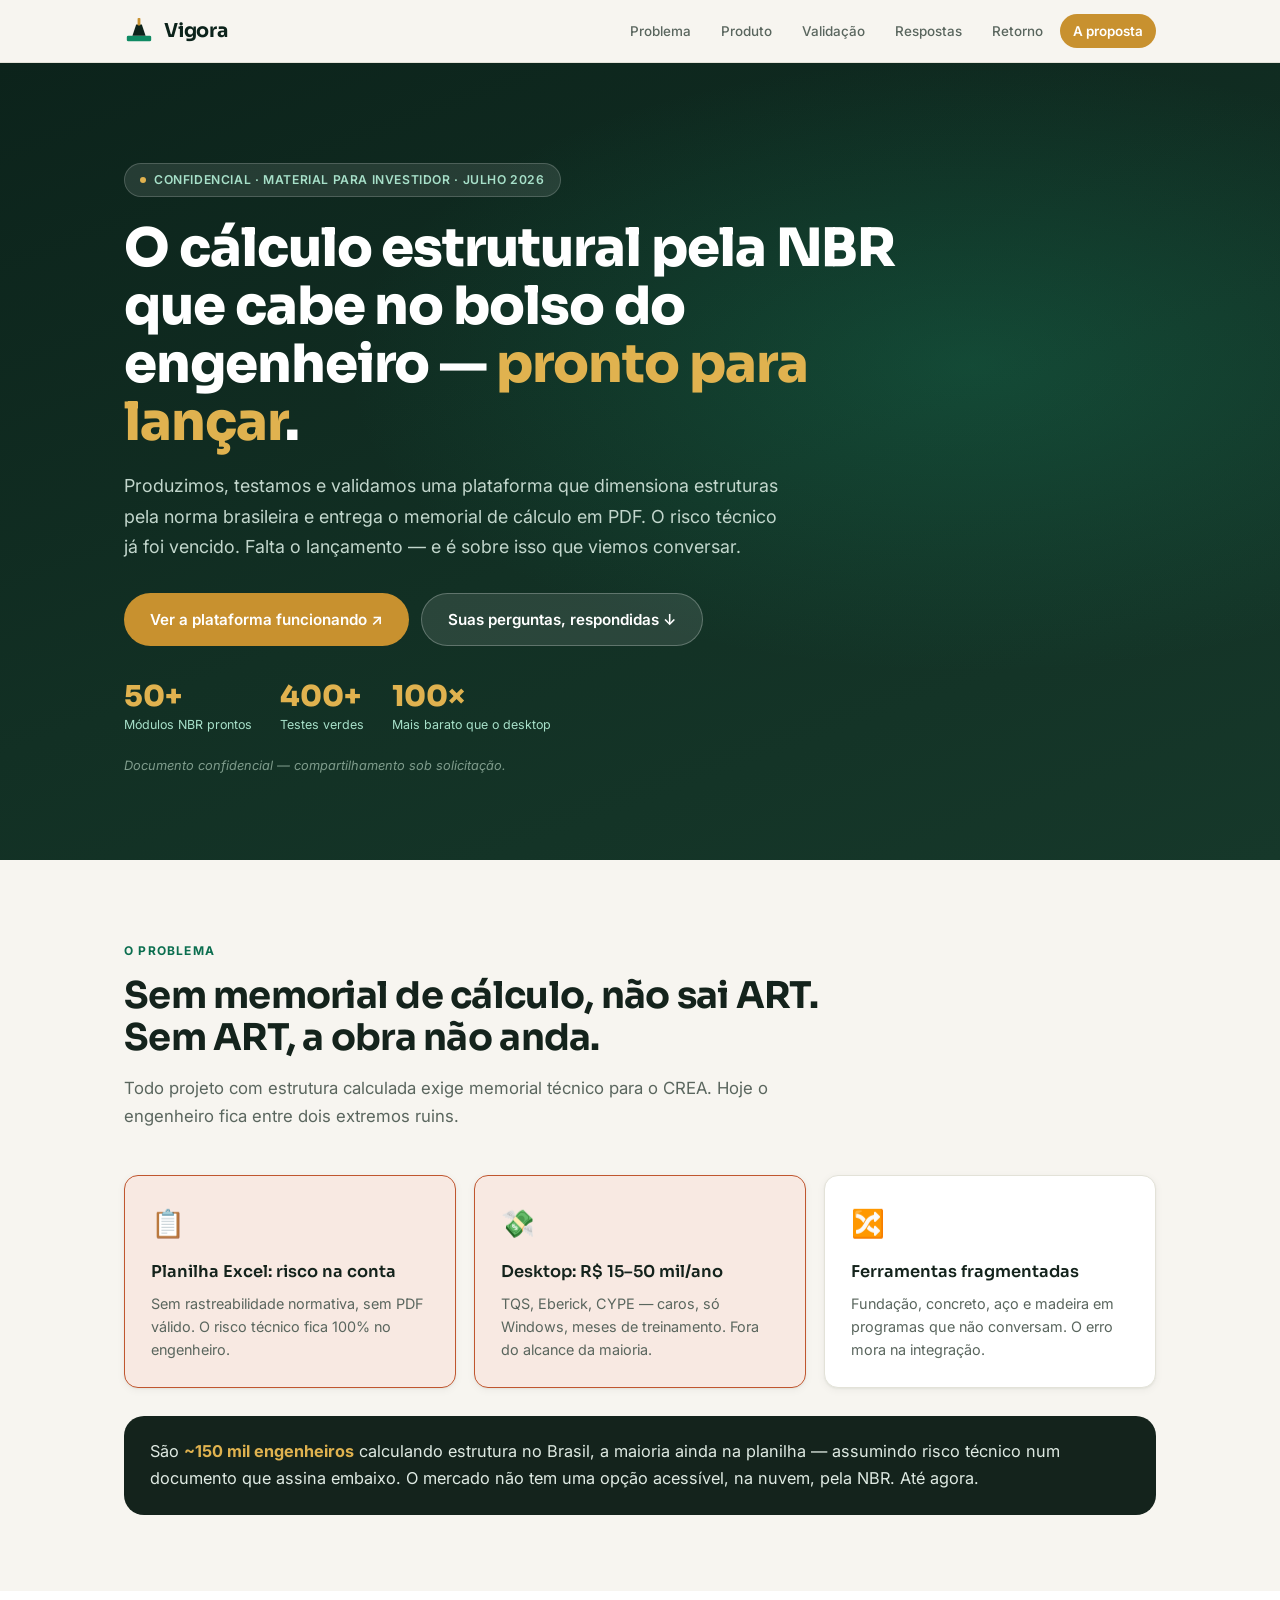
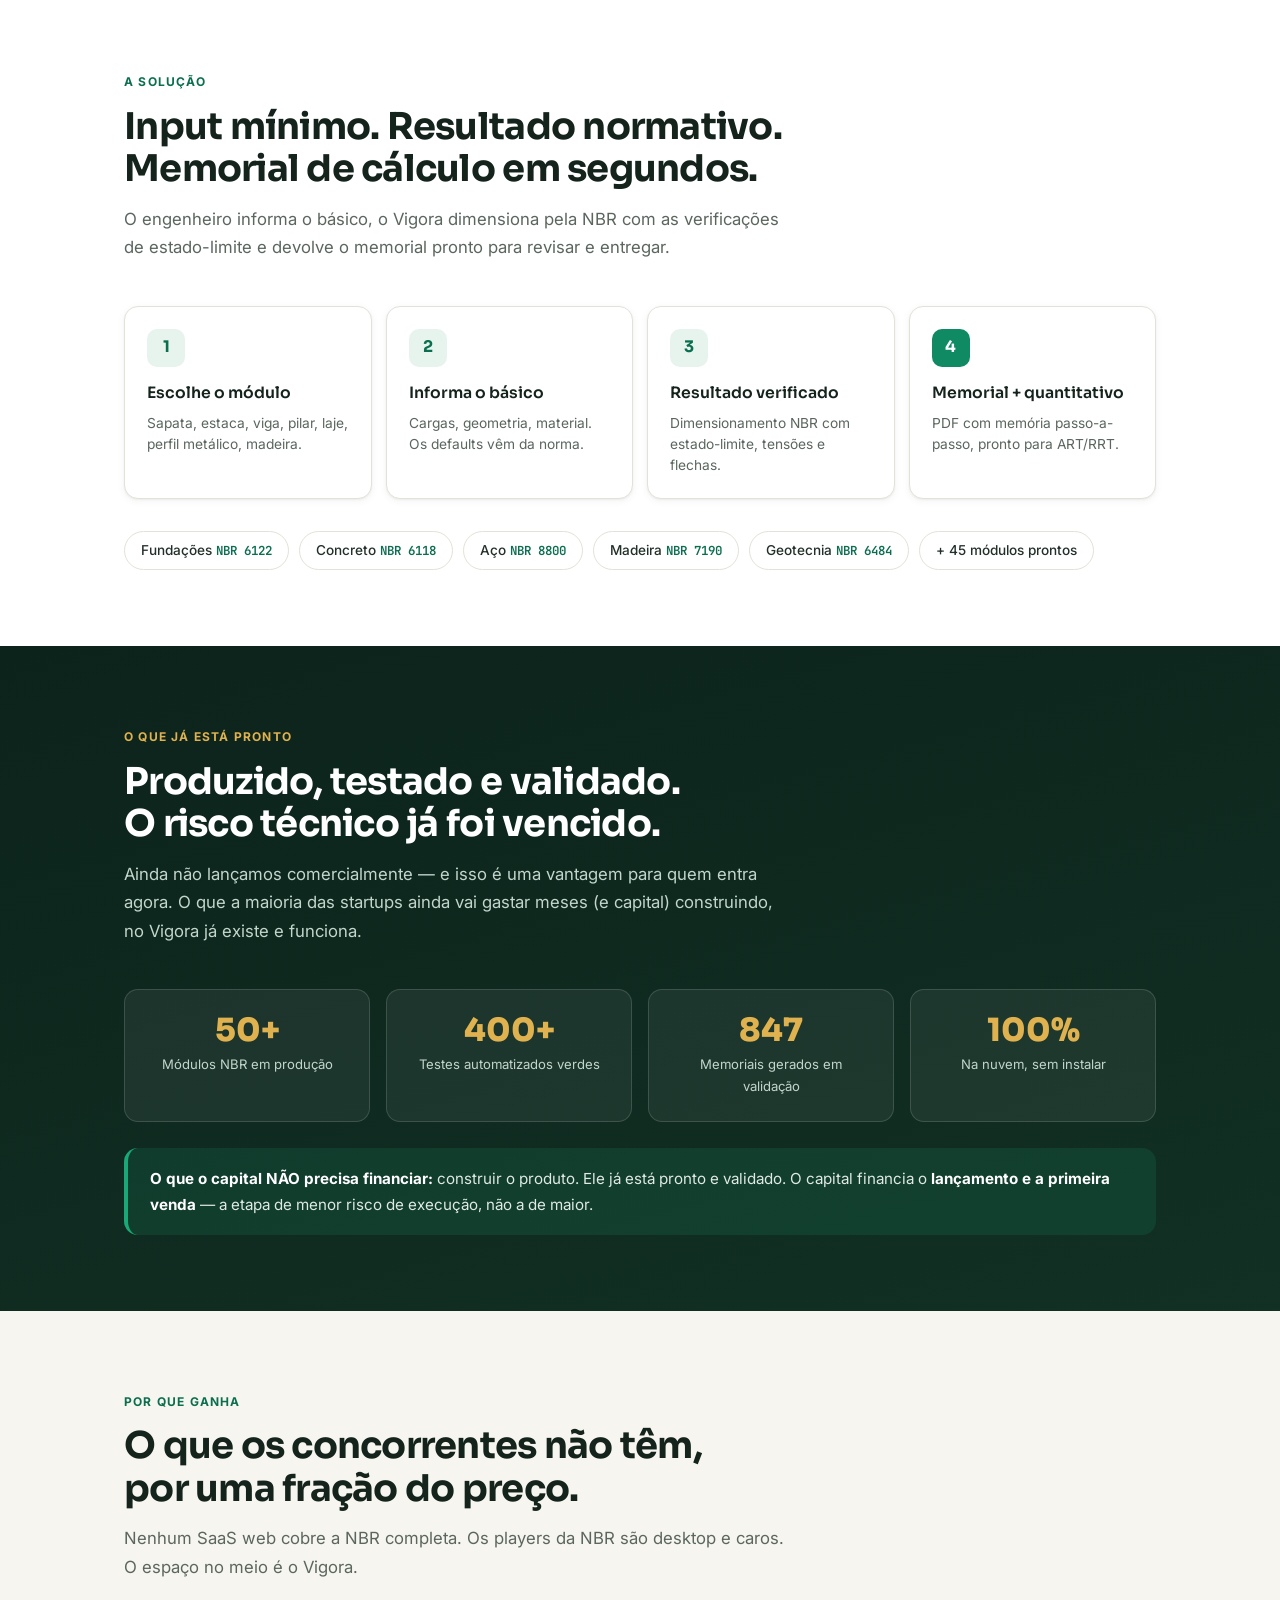
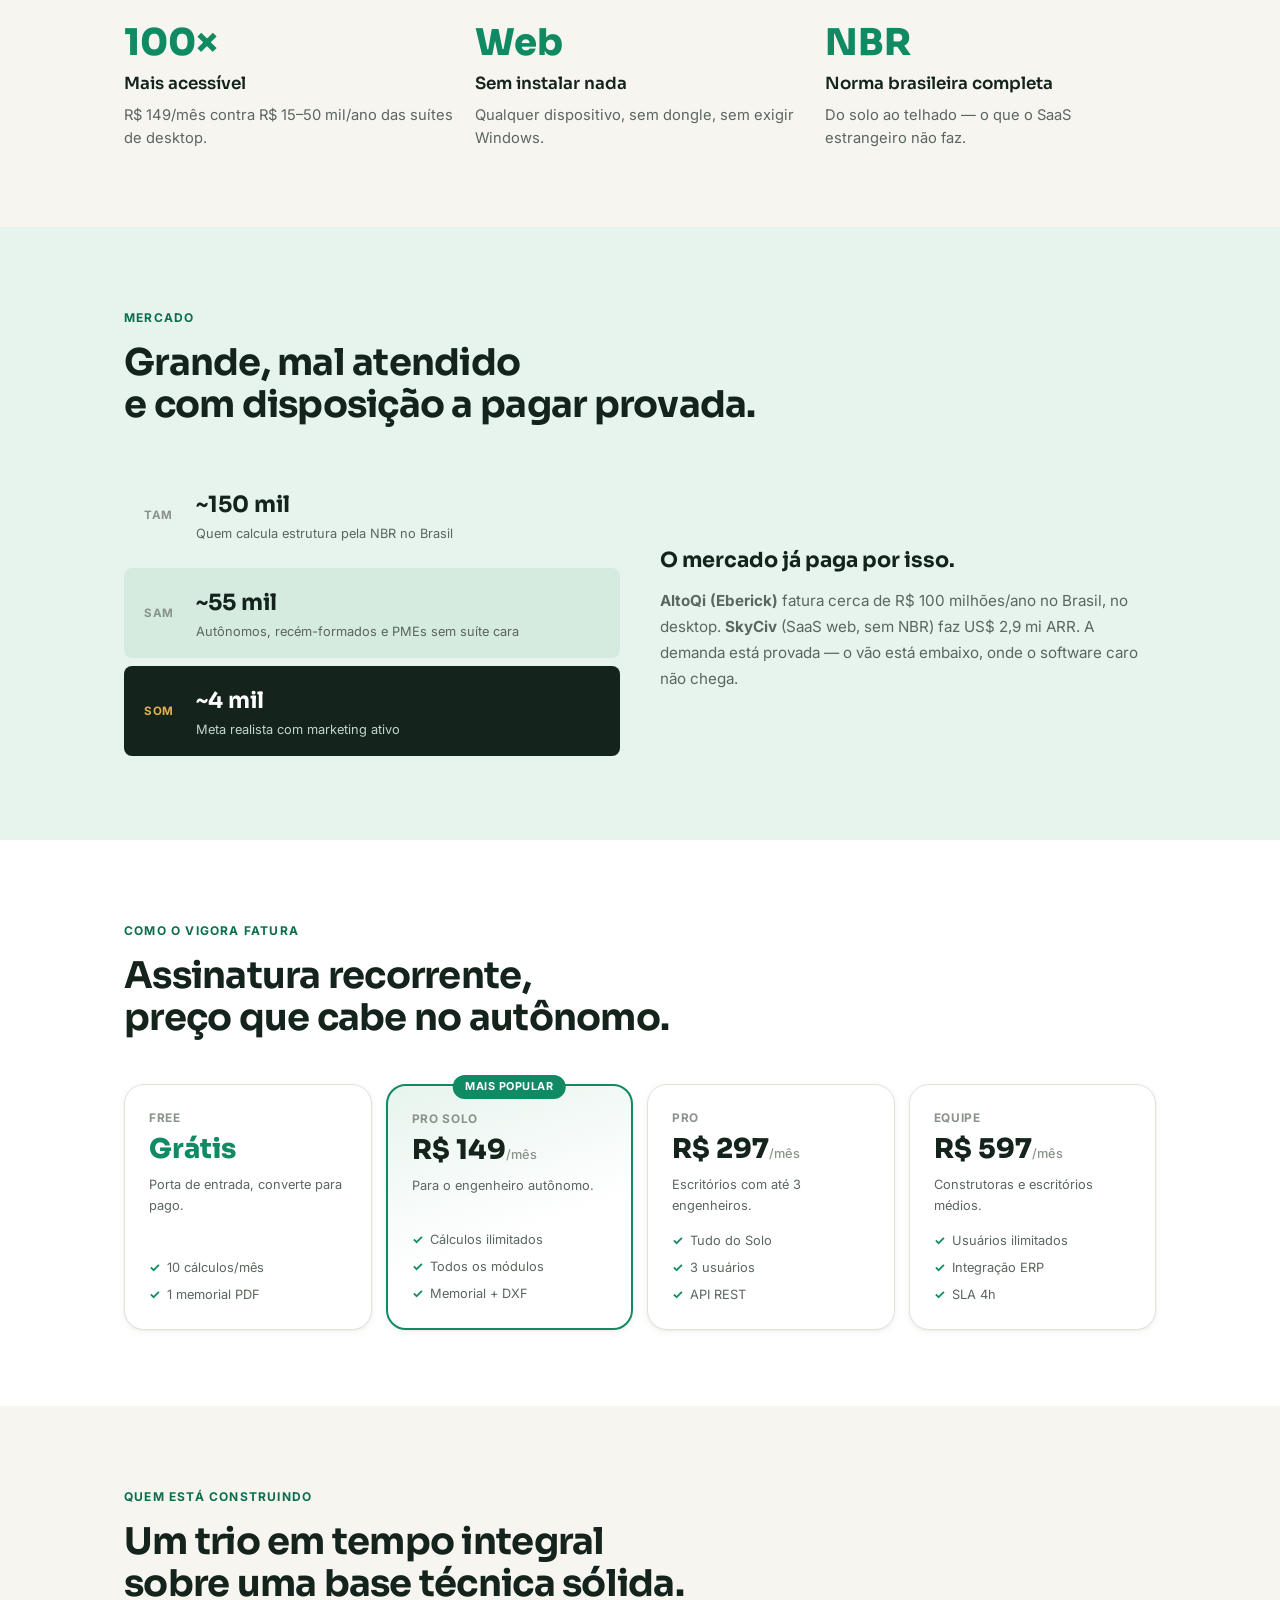
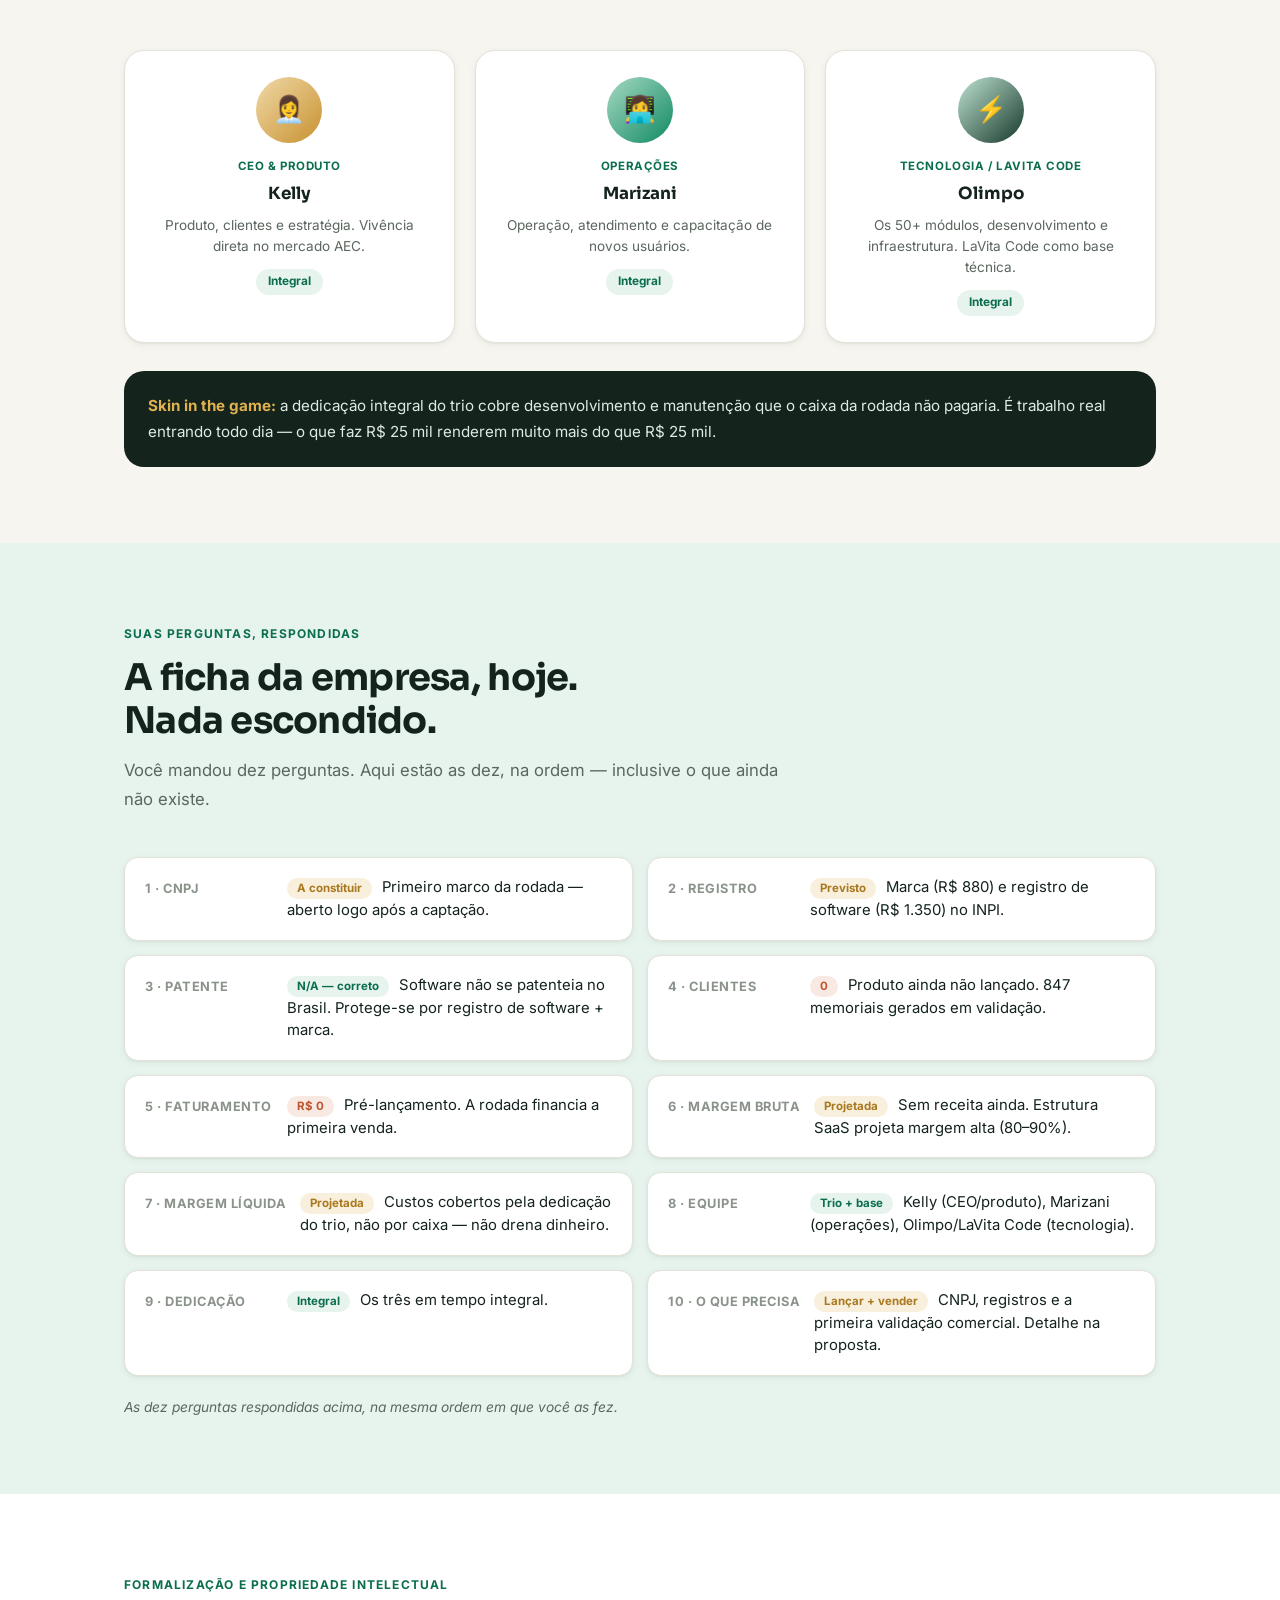
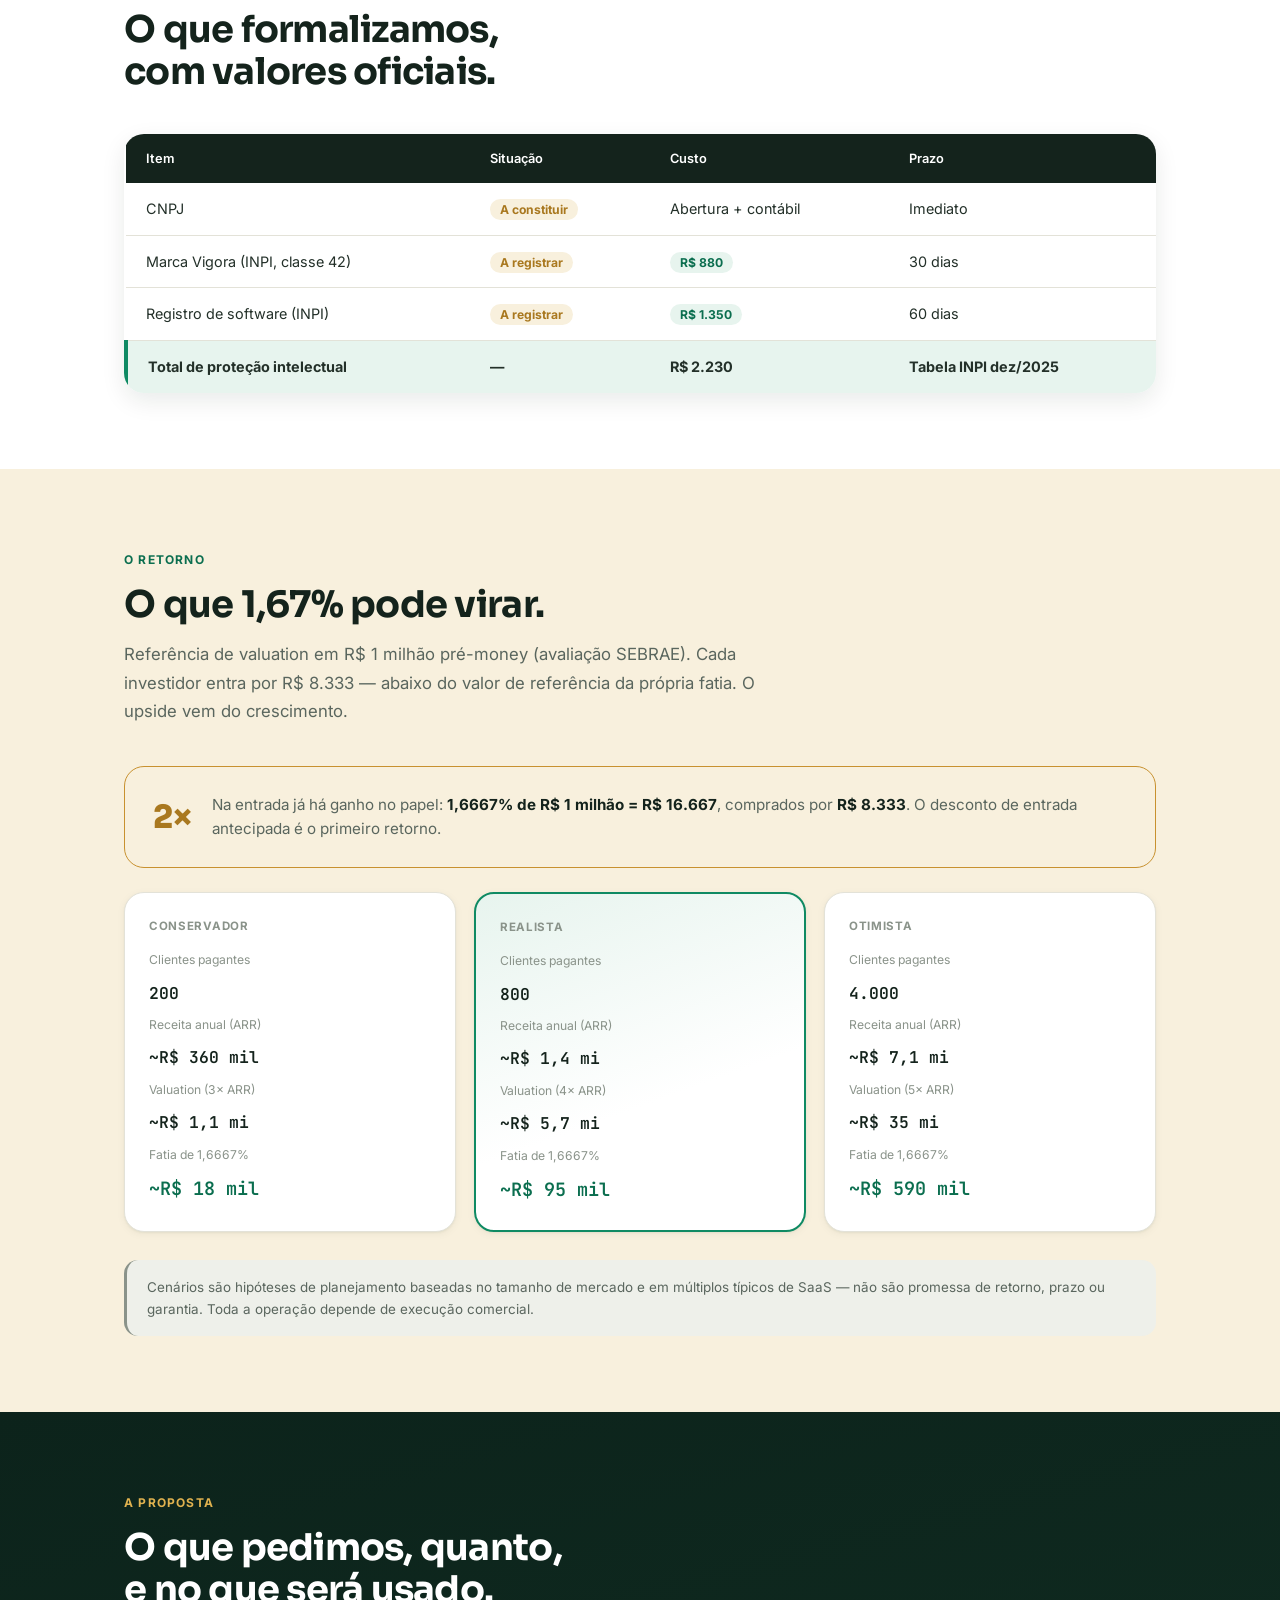
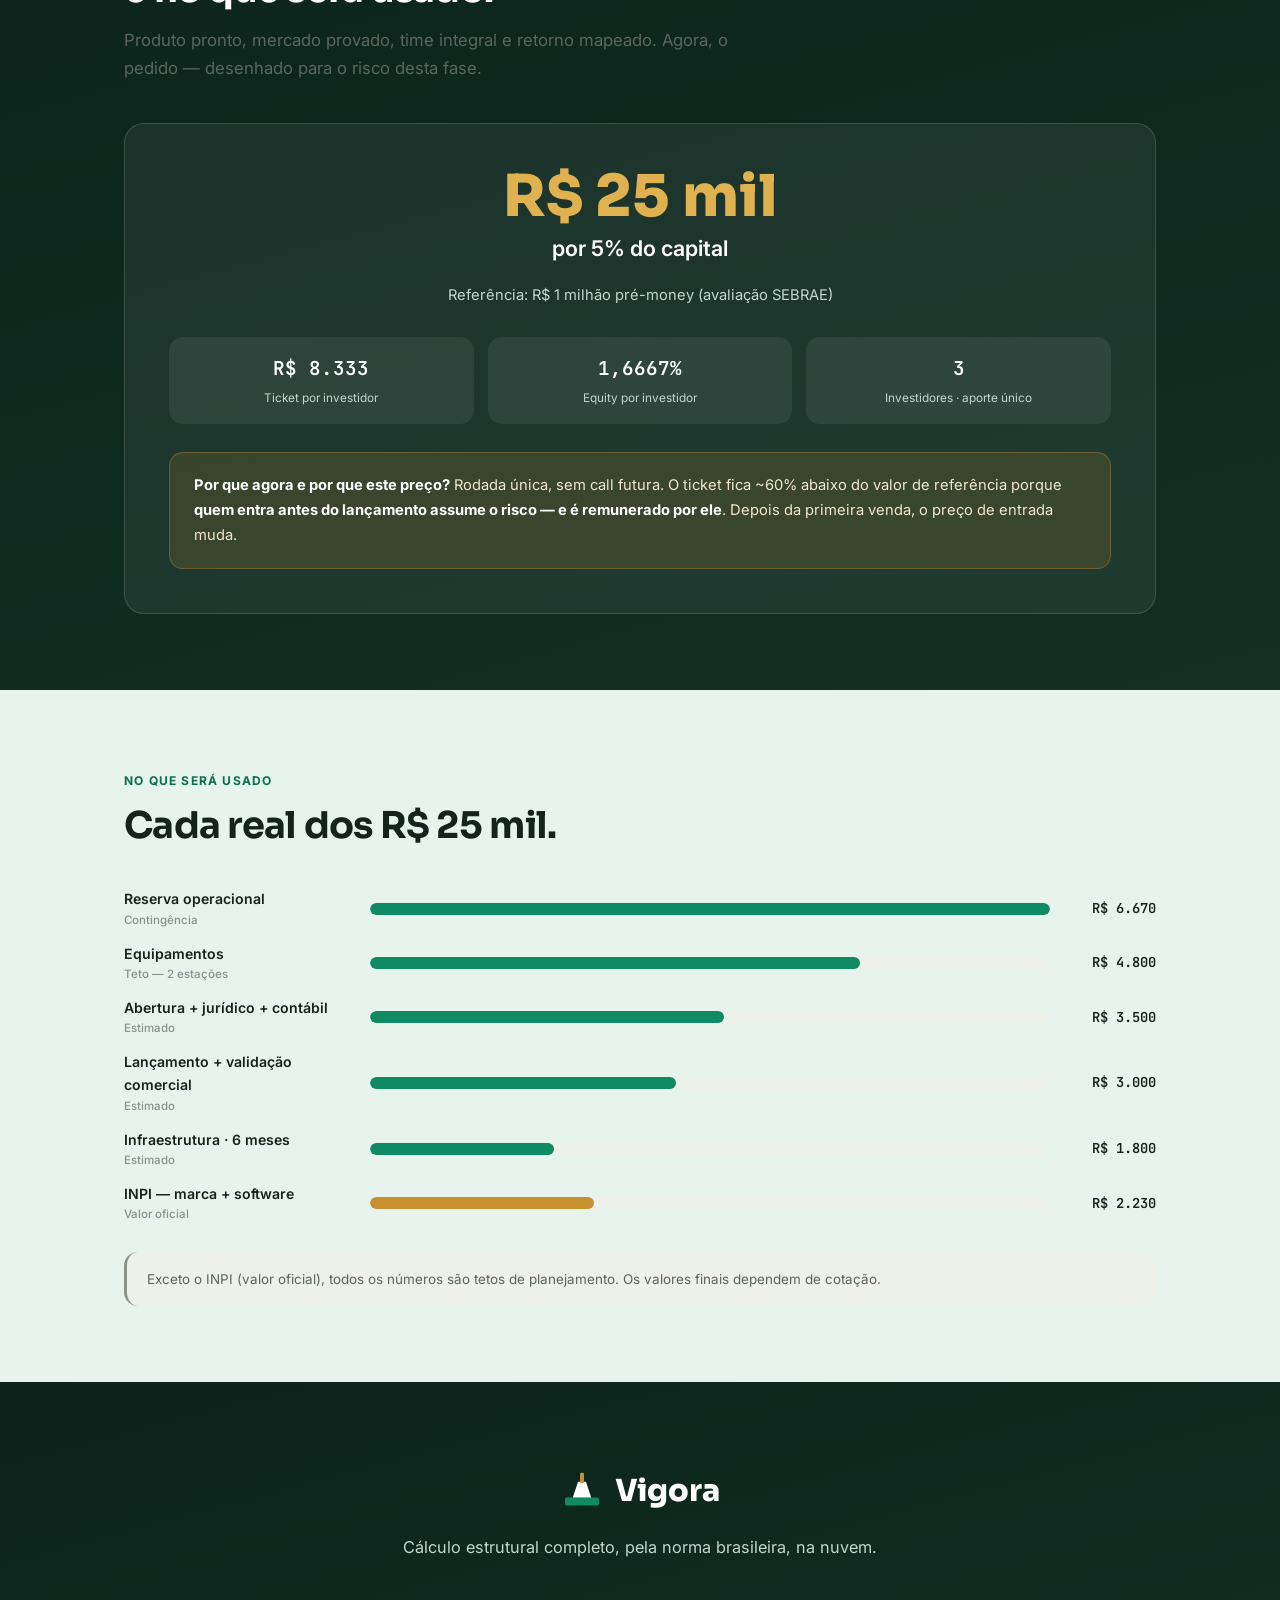
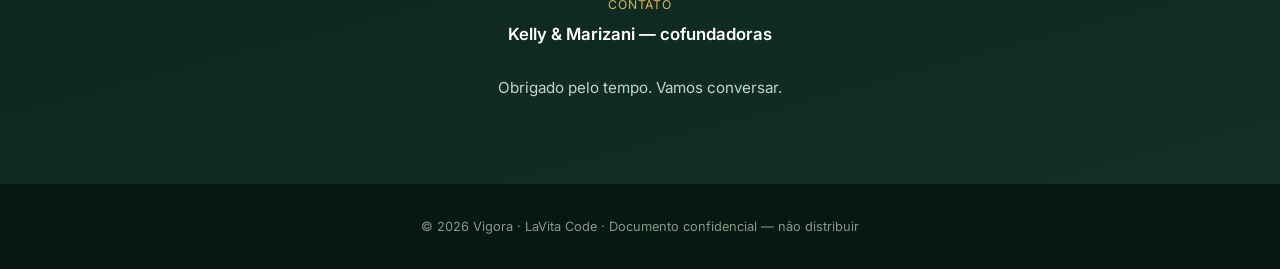
==== commit afa3a9ea: "Product protocol v2: not-launched framing, emerald+gold palette (distinct from SEBRAE), sales techni" ====
--- a/investor-deck.html
+++ b/investor-deck.html
@@ -3,220 +3,237 @@
 <head>
 <meta charset="UTF-8" />
 <meta name="viewport" content="width=device-width, initial-scale=1.0" />
-<title>Vigora — Material para Investidor</title>
-<meta name="description" content="Vigora — SaaS de cálculo estrutural pela NBR. Respostas ao investidor e proposta de rodada inicial." />
+<title>Vigora — Material Confidencial para Investidor</title>
+<meta name="description" content="Vigora — SaaS de cálculo estrutural pela NBR. Produto validado, pronto para lançar." />
 <meta name="robots" content="noindex, nofollow" />
 <link rel="preconnect" href="https://fonts.googleapis.com" />
 <link rel="preconnect" href="https://fonts.gstatic.com" crossorigin />
-<link href="https://fonts.googleapis.com/css2?family=Space+Grotesk:wght@400;500;600;700&family=Inter:wght@400;500;600;700&family=JetBrains+Mono:wght@500;600&display=swap" rel="stylesheet" />
+<link href="https://fonts.googleapis.com/css2?family=Sora:wght@400;500;600;700;800&family=Inter:wght@400;500;600;700&family=JetBrains+Mono:wght@500;600&display=swap" rel="stylesheet" />
 <style>
 /* ═══════════════════════════════════════════════════════
-   TOKENS — Vigora Engenharia (C4: navy + electric blue)
-   Distinto da landing SEBRAE (que usa azul claro + laranja)
+   TOKENS — Vigora Investor (paleta ESMERALDA + DOURADO)
+   Psicologia: verde = crescimento/confiança/dinheiro;
+   dourado = valor/premium/ação. Distinto do SEBRAE (azul+laranja).
    ═══════════════════════════════════════════════════════ */
 :root{
-  --night:#0E1A2B; --ink:#16273d; --panel:#1b2c44;
-  --electric:#3D7EFF; --electric-d:#5C92FF; --electric-tint:#eaf1ff;
-  --mist:#F5F7FA; --slate:#8793A6; --line:#e2e7ef;
-  --steel:#0b2f6b;
-  --ok:#1F9D74; --ok-tint:#e6f4ee; --warn:#C8893D; --warn-tint:#f9efe1; --danger:#d64545; --danger-tint:#fbeaea;
-  --bg:#f4f6f9; --surface:#ffffff; --surface-2:#eef2f7; --border:#e2e7ef; --border-2:#d3dbe6;
-  --text:#0E1A2B; --text-2:#48566b; --text-3:#7d899b;
-  --sh-sm:0 1px 2px rgba(14,26,43,.06),0 2px 6px rgba(14,26,43,.06);
-  --sh-md:0 6px 20px rgba(14,26,43,.09); --sh-lg:0 20px 46px rgba(14,26,43,.16);
-  --r-sm:8px; --r-md:12px; --r-lg:18px; --r-pill:999px;
-  --disp:'Space Grotesk',sans-serif; --sans:'Inter',-apple-system,sans-serif; --mono:'JetBrains Mono',monospace;
+  --forest:#0c231b; --forest-2:#123024; --pine:#16382a;
+  --emerald:#0f8a63; --emerald-d:#0b6e4f; --emerald-l:#1aa878; --emerald-tint:#e7f4ee;
+  --gold:#c8912f; --gold-d:#a9781f; --gold-l:#e0b24f; --gold-tint:#f8f0dd;
+  --cream:#f7f5f0; --surface:#ffffff; --surface-2:#eef0ea; --border:#e3e2d8; --border-2:#d3d3c6;
+  --ink:#14231c; --text:#233029; --text-2:#5a665e; --text-3:#8a938a;
+  --ok:#0f8a63; --alert:#c0562f; --alert-tint:#f8e9e2; --warn-tint:#f8f0dd;
+  --sh-sm:0 1px 2px rgba(12,35,27,.05),0 2px 8px rgba(12,35,27,.05);
+  --sh-md:0 8px 24px rgba(12,35,27,.09); --sh-lg:0 22px 50px rgba(12,35,27,.16);
+  --r-sm:8px; --r-md:14px; --r-lg:20px; --r-pill:999px;
+  --disp:'Sora',sans-serif; --sans:'Inter',-apple-system,sans-serif; --mono:'JetBrains Mono',monospace;
   --maxw:1080px; --ease:cubic-bezier(.22,.61,.36,1);
 }
 *,*::before,*::after{box-sizing:border-box;margin:0;padding:0;}
 html{scroll-behavior:smooth;}
-body{font-family:var(--sans);background:var(--bg);color:var(--text);line-height:1.65;font-size:16px;-webkit-font-smoothing:antialiased;}
-a{color:var(--electric);text-decoration:none;} a:hover{text-decoration:underline;}
+body{font-family:var(--sans);background:var(--cream);color:var(--text);line-height:1.65;font-size:16px;-webkit-font-smoothing:antialiased;}
+a{color:var(--emerald-d);text-decoration:none;} a:hover{text-decoration:underline;}
 .container{max-width:var(--maxw);margin:0 auto;padding:0 24px;}
 .section{padding:76px 0;}
 .section--alt{background:var(--surface);}
-.section--soft{background:var(--electric-tint);}
-.section--dark{background:linear-gradient(165deg,var(--night) 0%,#12233b 100%);color:#fff;}
+.section--soft{background:var(--emerald-tint);}
+.section--gold{background:var(--gold-tint);}
+.section--dark{background:linear-gradient(165deg,var(--forest) 0%,var(--forest-2) 100%);color:#fff;}
 
 /* NAV */
-.nav{position:sticky;top:0;z-index:100;background:rgba(244,246,249,.92);backdrop-filter:blur(10px);border-bottom:1px solid var(--border);}
+.nav{position:sticky;top:0;z-index:100;background:rgba(247,245,240,.92);backdrop-filter:blur(10px);border-bottom:1px solid var(--border);}
 .nav__inner{max-width:var(--maxw);margin:0 auto;padding:0 24px;height:62px;display:flex;align-items:center;justify-content:space-between;}
-.nav__logo{display:flex;align-items:center;gap:10px;font-family:var(--disp);font-weight:700;font-size:1.2rem;color:var(--night);letter-spacing:-.01em;}
+.nav__logo{display:flex;align-items:center;gap:10px;font-family:var(--disp);font-weight:700;font-size:1.2rem;color:var(--forest);letter-spacing:-.01em;}
 .nav__logo svg{width:30px;height:30px;}
 .nav__links{display:flex;gap:4px;align-items:center;}
 .nav__links a{padding:6px 13px;border-radius:var(--r-pill);font-size:.84rem;font-weight:500;color:var(--text-2);}
-.nav__links a:hover{background:var(--electric-tint);color:var(--electric);text-decoration:none;}
-.nav__pill{background:var(--night)!important;color:#fff!important;font-weight:600!important;}
-
-/* HERO — foco no produto, SEM pedir dinheiro */
-.hero{background:linear-gradient(160deg,var(--night) 0%,#12233b 55%,#1a3866 100%);color:#fff;padding:100px 0 84px;position:relative;overflow:hidden;}
-.hero::before{content:'';position:absolute;inset:0;background:radial-gradient(ellipse 72% 55% at 74% 40%,rgba(61,126,255,.28) 0%,transparent 70%);pointer-events:none;}
+.nav__links a:hover{background:var(--emerald-tint);color:var(--emerald-d);text-decoration:none;}
+.nav__pill{background:var(--gold)!important;color:#fff!important;font-weight:600!important;}
+
+/* HERO */
+.hero{background:linear-gradient(160deg,var(--forest) 0%,var(--forest-2) 55%,var(--pine) 100%);color:#fff;padding:100px 0 84px;position:relative;overflow:hidden;}
+.hero::before{content:'';position:absolute;inset:0;background:radial-gradient(ellipse 70% 55% at 76% 38%,rgba(26,168,120,.22) 0%,transparent 70%);pointer-events:none;}
 .hero__inner{position:relative;max-width:840px;}
-.hero__tag{display:inline-flex;align-items:center;gap:8px;background:rgba(255,255,255,.1);border:1px solid rgba(255,255,255,.18);border-radius:var(--r-pill);padding:6px 15px;font-size:.76rem;font-weight:600;letter-spacing:.05em;text-transform:uppercase;color:#a8c9f0;margin-bottom:22px;}
-.hero__tag span{width:6px;height:6px;border-radius:50%;background:#4ade80;}
-.hero__title{font-family:var(--disp);font-size:clamp(2.1rem,4.8vw,3.3rem);font-weight:700;line-height:1.1;letter-spacing:-.02em;margin-bottom:20px;}
-.hero__title em{color:#f0a040;font-style:normal;}
-.hero__sub{font-size:1.12rem;color:#b9cbe4;line-height:1.7;margin-bottom:30px;max-width:660px;}
+.hero__tag{display:inline-flex;align-items:center;gap:8px;background:rgba(255,255,255,.1);border:1px solid rgba(255,255,255,.18);border-radius:var(--r-pill);padding:6px 15px;font-size:.76rem;font-weight:600;letter-spacing:.05em;text-transform:uppercase;color:#a7e0c9;margin-bottom:22px;}
+.hero__tag span{width:6px;height:6px;border-radius:50%;background:var(--gold-l);}
+.hero__title{font-family:var(--disp);font-size:clamp(2.1rem,4.8vw,3.3rem);font-weight:800;line-height:1.1;letter-spacing:-.02em;margin-bottom:20px;}
+.hero__title em{color:var(--gold-l);font-style:normal;}
+.hero__sub{font-size:1.12rem;color:#c2d6cc;line-height:1.7;margin-bottom:30px;max-width:660px;}
 .hero__cta{display:flex;gap:12px;flex-wrap:wrap;}
 .btn{display:inline-flex;align-items:center;gap:8px;padding:13px 26px;border-radius:var(--r-pill);font-weight:600;font-size:.95rem;transition:all .18s var(--ease);border:none;cursor:pointer;}
-.btn--primary{background:var(--electric);color:#fff;}
-.btn--primary:hover{background:var(--electric-d);transform:translateY(-1px);text-decoration:none;color:#fff;}
+.btn--primary{background:var(--gold);color:#fff;}
+.btn--primary:hover{background:var(--gold-d);transform:translateY(-1px);text-decoration:none;color:#fff;box-shadow:0 8px 20px rgba(200,145,47,.35);}
 .btn--ghost{background:rgba(255,255,255,.1);color:#fff;border:1px solid rgba(255,255,255,.25);}
 .btn--ghost:hover{background:rgba(255,255,255,.18);text-decoration:none;color:#fff;}
-.hero__conf{font-size:.8rem;color:#7d94b3;font-style:italic;margin-top:20px;}
+.hero__conf{font-size:.8rem;color:#7f9c8c;font-style:italic;margin-top:20px;}
+.hero__proof{display:flex;gap:28px;margin-top:36px;flex-wrap:wrap;}
+.hproof__n{font-family:var(--disp);font-size:1.8rem;font-weight:800;color:var(--gold-l);line-height:1;}
+.hproof__l{font-size:.78rem;color:#a7e0c9;margin-top:4px;}
 
 /* SECTION HEAD */
-.eyebrow{display:inline-block;font-size:.75rem;font-weight:700;letter-spacing:.1em;text-transform:uppercase;color:var(--electric);margin-bottom:14px;}
-.section--dark .eyebrow{color:#7fb0ff;}
-.s-title{font-family:var(--disp);font-size:clamp(1.6rem,3.2vw,2.3rem);font-weight:700;letter-spacing:-.02em;line-height:1.15;margin-bottom:14px;}
+.eyebrow{display:inline-block;font-size:.75rem;font-weight:700;letter-spacing:.1em;text-transform:uppercase;color:var(--emerald-d);margin-bottom:14px;}
+.section--dark .eyebrow{color:var(--gold-l);}
+.s-title{font-family:var(--disp);font-size:clamp(1.6rem,3.2vw,2.3rem);font-weight:700;letter-spacing:-.02em;line-height:1.15;margin-bottom:14px;color:var(--ink);}
+.section--dark .s-title{color:#fff;}
 .s-sub{font-size:1.05rem;color:var(--text-2);max-width:660px;line-height:1.7;}
-.section--dark .s-sub{color:#b9cbe4;}
-
-/* PROBLEMA */
+.section--dark .s-sub{color:#c2d6cc;}
+
+/* PROBLEMA — PAS */
 .problem-grid{display:grid;grid-template-columns:repeat(3,1fr);gap:18px;margin-top:44px;}
 .pcard{background:var(--surface);border:1px solid var(--border);border-radius:var(--r-md);padding:26px;box-shadow:var(--sh-sm);}
 .pcard__ic{font-size:1.7rem;margin-bottom:12px;}
-.pcard__t{font-family:var(--disp);font-weight:600;font-size:1.02rem;margin-bottom:6px;color:var(--night);}
+.pcard__t{font-family:var(--disp);font-weight:600;font-size:1.02rem;margin-bottom:6px;color:var(--ink);}
 .pcard__d{font-size:.9rem;color:var(--text-2);line-height:1.6;}
-.pcard--flag{border-color:var(--warn);background:var(--warn-tint);}
-
-/* COMO FUNCIONA — steps */
+.pcard--flag{border-color:var(--alert);background:var(--alert-tint);}
+.agitate{margin-top:28px;padding:22px 26px;border-radius:var(--r-lg);background:var(--ink);color:#dfeae3;font-size:1.02rem;line-height:1.7;}
+.agitate strong{color:var(--gold-l);}
+
+/* STEPS */
 .steps{display:grid;grid-template-columns:repeat(4,1fr);gap:14px;margin-top:44px;}
 .step{background:var(--surface);border:1px solid var(--border);border-radius:var(--r-md);padding:22px;box-shadow:var(--sh-sm);}
-.step__n{width:38px;height:38px;border-radius:10px;background:var(--electric-tint);color:var(--electric);font-family:var(--disp);font-weight:700;display:flex;align-items:center;justify-content:center;margin-bottom:14px;}
-.step--accent .step__n{background:var(--night);color:#fff;}
-.step__t{font-family:var(--disp);font-weight:600;font-size:.98rem;margin-bottom:6px;color:var(--night);}
+.step__n{width:38px;height:38px;border-radius:10px;background:var(--emerald-tint);color:var(--emerald-d);font-family:var(--disp);font-weight:700;display:flex;align-items:center;justify-content:center;margin-bottom:14px;}
+.step--accent .step__n{background:var(--emerald);color:#fff;}
+.step__t{font-family:var(--disp);font-weight:600;font-size:.98rem;margin-bottom:6px;color:var(--ink);}
 .step__d{font-size:.86rem;color:var(--text-2);line-height:1.55;}
-
-/* módulos chips */
 .mods{display:flex;flex-wrap:wrap;gap:10px;margin-top:32px;}
 .mod{background:var(--surface);border:1px solid var(--border);border-radius:var(--r-pill);padding:7px 16px;font-size:.85rem;color:var(--text);font-weight:500;}
-.mod b{font-family:var(--mono);font-size:.78rem;color:var(--electric);font-weight:600;}
+.mod b{font-family:var(--mono);font-size:.78rem;color:var(--emerald-d);font-weight:600;}
+
+/* PROVA / VALIDAÇÃO */
+.proof-grid{display:grid;grid-template-columns:repeat(4,1fr);gap:16px;margin-top:44px;}
+.pf{background:rgba(255,255,255,.06);border:1px solid rgba(255,255,255,.14);border-radius:var(--r-md);padding:24px;text-align:center;}
+.pf__n{font-family:var(--disp);font-size:2rem;font-weight:800;color:var(--gold-l);line-height:1;}
+.pf__l{font-size:.82rem;color:#c2d6cc;margin-top:8px;}
+.proof-note{margin-top:26px;padding:18px 22px;border-radius:var(--r-md);background:rgba(26,168,120,.14);border-left:4px solid var(--emerald-l);font-size:.95rem;color:#dfeae3;line-height:1.65;}
+.proof-note strong{color:#fff;}
 
 /* DIFERENCIAL */
 .edge-grid{display:grid;grid-template-columns:repeat(3,1fr);gap:20px;margin-top:44px;}
-.edge{text-align:left;}
-.edge__n{font-family:var(--disp);font-size:2.3rem;font-weight:700;color:#f0a040;line-height:1;margin-bottom:8px;}
-.edge__t{font-family:var(--disp);font-weight:600;font-size:1.05rem;color:#fff;margin-bottom:6px;}
-.edge__d{font-size:.92rem;color:#b9cbe4;line-height:1.6;}
-
-/* TRAÇÃO */
-.stage-grid{display:grid;grid-template-columns:repeat(4,1fr);gap:16px;margin-top:44px;}
-.stat{background:var(--surface);border:1px solid var(--border);border-radius:var(--r-md);padding:24px;text-align:center;box-shadow:var(--sh-sm);}
-.stat--live{border-color:var(--electric);}
-.stat__n{font-family:var(--disp);font-size:2rem;font-weight:700;color:var(--night);line-height:1;}
-.stat--live .stat__n{color:var(--electric);}
-.stat__l{font-size:.8rem;color:var(--text-2);margin-top:8px;}
-.stage-note{margin-top:24px;padding:18px 22px;border-radius:var(--r-md);background:var(--electric-tint);border-left:4px solid var(--electric);font-size:.92rem;color:var(--text-2);line-height:1.65;}
-.stage-note strong{color:var(--night);}
+.edge__n{font-family:var(--disp);font-size:2.3rem;font-weight:800;color:var(--emerald);line-height:1;margin-bottom:8px;}
+.edge__t{font-family:var(--disp);font-weight:600;font-size:1.05rem;color:var(--ink);margin-bottom:6px;}
+.edge__d{font-size:.92rem;color:var(--text-2);line-height:1.6;}
 
 /* MERCADO */
 .market{display:grid;grid-template-columns:1fr 1fr;gap:40px;align-items:center;margin-top:44px;}
 .funnel{display:flex;flex-direction:column;}
 .frow{display:flex;align-items:center;gap:14px;padding:16px 20px;border-radius:var(--r-sm);margin-bottom:8px;}
-.frow--tam{background:#eaf1ff;} .frow--sam{background:#dbe8fc;} .frow--som{background:var(--night);color:#fff;}
+.frow--tam{background:var(--emerald-tint);} .frow--sam{background:#d5ebe0;} .frow--som{background:var(--ink);color:#fff;}
 .flab{font-size:.72rem;font-weight:700;letter-spacing:.06em;color:var(--text-3);width:38px;}
-.frow--som .flab{color:#7fb0ff;}
-.fn{font-family:var(--disp);font-size:1.4rem;font-weight:700;color:var(--night);}
+.frow--som .flab{color:var(--gold-l);}
+.fn{font-family:var(--disp);font-size:1.4rem;font-weight:700;color:var(--ink);}
 .frow--som .fn{color:#fff;}
-.fd{font-size:.8rem;color:var(--text-2);} .frow--som .fd{color:#b9cbe4;}
+.fd{font-size:.8rem;color:var(--text-2);} .frow--som .fd{color:#c2d6cc;}
+.market-side .big{font-family:var(--disp);font-size:1.3rem;font-weight:700;color:var(--ink);margin-bottom:10px;}
 .market-side p{font-size:.95rem;color:var(--text-2);line-height:1.7;}
-.market-side .big{font-family:var(--disp);font-size:1.3rem;font-weight:700;color:var(--night);margin-bottom:10px;}
 
 /* PLANOS */
 .plans{display:grid;grid-template-columns:repeat(4,1fr);gap:14px;margin-top:44px;}
 .plan{background:var(--surface);border:1px solid var(--border);border-radius:var(--r-lg);padding:24px;display:flex;flex-direction:column;box-shadow:var(--sh-sm);}
-.plan--feat{border-color:var(--electric);border-width:2px;background:linear-gradient(160deg,var(--electric-tint) 0%,#fff 60%);}
+.plan--feat{border-color:var(--emerald);border-width:2px;background:linear-gradient(160deg,var(--emerald-tint) 0%,#fff 60%);position:relative;}
+.plan__badge{position:absolute;top:-11px;left:50%;transform:translateX(-50%);background:var(--emerald);color:#fff;font-size:.68rem;font-weight:700;letter-spacing:.05em;text-transform:uppercase;padding:3px 12px;border-radius:var(--r-pill);white-space:nowrap;}
 .plan__name{font-size:.74rem;font-weight:700;text-transform:uppercase;letter-spacing:.06em;color:var(--text-3);margin-bottom:8px;}
-.plan__price{font-family:var(--disp);font-size:1.7rem;font-weight:700;color:var(--night);line-height:1;}
+.plan__price{font-family:var(--disp);font-size:1.7rem;font-weight:800;color:var(--ink);line-height:1;}
 .plan__price span{font-size:.8rem;font-weight:500;color:var(--text-3);font-family:var(--sans);}
-.plan__price--free{color:var(--ok);}
+.plan__price--free{color:var(--emerald);}
 .plan__d{font-size:.8rem;color:var(--text-2);margin:10px 0 14px;flex:1;}
 .plan__f{list-style:none;display:flex;flex-direction:column;gap:6px;}
 .plan__f li{font-size:.8rem;display:flex;gap:7px;color:var(--text-2);}
-.plan__f li::before{content:'✓';color:var(--ok);font-weight:700;}
+.plan__f li::before{content:'✓';color:var(--emerald);font-weight:700;}
 
 /* TIME */
 .team{display:grid;grid-template-columns:repeat(3,1fr);gap:20px;margin-top:44px;}
 .member{background:var(--surface);border:1px solid var(--border);border-radius:var(--r-lg);padding:26px;text-align:center;box-shadow:var(--sh-sm);}
 .member__av{width:66px;height:66px;border-radius:50%;margin:0 auto 14px;display:flex;align-items:center;justify-content:center;font-size:1.6rem;}
-.av--k{background:linear-gradient(135deg,#fde68a,#f59e0b);} .av--m{background:linear-gradient(135deg,#a5b4fc,#6366f1);} .av--o{background:linear-gradient(135deg,#6ee7b7,#059669);}
-.member__role{font-size:.72rem;font-weight:700;text-transform:uppercase;letter-spacing:.05em;color:var(--electric);margin-bottom:4px;}
-.member__name{font-family:var(--disp);font-size:1.05rem;font-weight:700;color:var(--night);margin-bottom:8px;}
+.av--k{background:linear-gradient(135deg,#f0d9a8,#c8912f);} .av--m{background:linear-gradient(135deg,#a7d9c2,#0f8a63);} .av--o{background:linear-gradient(135deg,#bfe3d3,#16382a);}
+.member__role{font-size:.72rem;font-weight:700;text-transform:uppercase;letter-spacing:.05em;color:var(--emerald-d);margin-bottom:4px;}
+.member__name{font-family:var(--disp);font-size:1.05rem;font-weight:700;color:var(--ink);margin-bottom:8px;}
 .member__d{font-size:.85rem;color:var(--text-2);line-height:1.55;}
-.member__ded{display:inline-block;margin-top:12px;background:var(--electric-tint);color:var(--electric);font-size:.74rem;font-weight:700;border-radius:var(--r-pill);padding:3px 12px;}
-.skin{margin-top:28px;padding:22px 24px;border-radius:var(--r-lg);background:var(--night);color:#c9d8ec;font-size:.95rem;line-height:1.7;}
-.skin strong{color:#fff;}
-
-/* FICHA — responde as 10 perguntas (não-FAQ, formato dossiê) */
+.member__ded{display:inline-block;margin-top:12px;background:var(--emerald-tint);color:var(--emerald-d);font-size:.74rem;font-weight:700;border-radius:var(--r-pill);padding:3px 12px;}
+.skin{margin-top:28px;padding:22px 24px;border-radius:var(--r-lg);background:var(--ink);color:#dfeae3;font-size:.95rem;line-height:1.7;}
+.skin strong{color:var(--gold-l);}
+
+/* FICHA (10 perguntas) */
 .ficha{display:grid;grid-template-columns:repeat(2,1fr);gap:14px;margin-top:44px;}
 .fitem{background:var(--surface);border:1px solid var(--border);border-radius:var(--r-md);padding:18px 20px;display:flex;align-items:flex-start;gap:14px;box-shadow:var(--sh-sm);}
 .fitem__k{font-size:.8rem;font-weight:700;color:var(--text-3);text-transform:uppercase;letter-spacing:.04em;min-width:128px;padding-top:2px;}
-.fitem__v{font-size:.93rem;color:var(--night);line-height:1.5;flex:1;}
+.fitem__v{font-size:.93rem;color:var(--ink);line-height:1.5;flex:1;}
 .fitem__v .tag{display:inline-block;font-size:.72rem;font-weight:700;border-radius:var(--r-pill);padding:2px 10px;margin-right:6px;}
-.tag--no{background:var(--danger-tint);color:var(--danger);}
-.tag--soon{background:var(--warn-tint);color:var(--warn);}
-.tag--yes{background:var(--ok-tint);color:var(--ok);}
+.tag--no{background:var(--alert-tint);color:var(--alert);}
+.tag--soon{background:var(--gold-tint);color:var(--gold-d);}
+.tag--yes{background:var(--emerald-tint);color:var(--emerald-d);}
 .ficha-note{margin-top:20px;font-size:.86rem;color:var(--text-2);font-style:italic;}
 
 /* IP tabela */
 .ip-table{width:100%;border-collapse:collapse;margin-top:40px;border-radius:var(--r-lg);overflow:hidden;box-shadow:var(--sh-md);font-size:.9rem;}
-.ip-table th{background:var(--night);color:#fff;padding:14px 20px;text-align:left;font-size:.8rem;font-weight:600;}
+.ip-table th{background:var(--ink);color:#fff;padding:14px 20px;text-align:left;font-size:.8rem;font-weight:600;}
 .ip-table td{padding:14px 20px;border-bottom:1px solid var(--border);background:var(--surface);}
 .ip-table tr:last-child td{border-bottom:none;}
-.ip-table tr.tot td{background:var(--electric-tint);font-weight:700;}
-.ip-table tr.tot td:first-child{border-left:4px solid var(--electric);}
-.tag-off{background:var(--ok-tint);color:var(--ok);border-radius:var(--r-pill);padding:3px 10px;font-size:.76rem;font-weight:700;white-space:nowrap;}
-.tag-soon2{background:var(--warn-tint);color:var(--warn);border-radius:var(--r-pill);padding:3px 10px;font-size:.76rem;font-weight:700;white-space:nowrap;}
-
-/* OFERTA (só no final) */
+.ip-table tr.tot td{background:var(--emerald-tint);font-weight:700;}
+.ip-table tr.tot td:first-child{border-left:4px solid var(--emerald);}
+.tag-off{background:var(--emerald-tint);color:var(--emerald-d);border-radius:var(--r-pill);padding:3px 10px;font-size:.76rem;font-weight:700;white-space:nowrap;}
+.tag-soon2{background:var(--gold-tint);color:var(--gold-d);border-radius:var(--r-pill);padding:3px 10px;font-size:.76rem;font-weight:700;white-space:nowrap;}
+
+/* RETORNO — cenários (anchoring + upside) */
+.ret-anchor{display:flex;align-items:center;gap:20px;flex-wrap:wrap;margin-top:40px;padding:24px 28px;border-radius:var(--r-lg);background:var(--gold-tint);border:1px solid var(--gold);}
+.ret-anchor__big{font-family:var(--disp);font-size:2rem;font-weight:800;color:var(--gold-d);}
+.ret-anchor__t{font-size:.95rem;color:var(--text-2);flex:1;min-width:240px;line-height:1.6;}
+.ret-anchor__t strong{color:var(--ink);}
+.scen{display:grid;grid-template-columns:repeat(3,1fr);gap:18px;margin-top:24px;}
+.scard{background:var(--surface);border:1px solid var(--border);border-radius:var(--r-lg);padding:24px;box-shadow:var(--sh-sm);}
+.scard--mid{border-color:var(--emerald);border-width:2px;background:linear-gradient(160deg,var(--emerald-tint) 0%,#fff 60%);}
+.scard__tag{font-size:.72rem;font-weight:700;text-transform:uppercase;letter-spacing:.06em;color:var(--text-3);margin-bottom:14px;}
+.scard dl{display:flex;flex-direction:column;gap:9px;}
+.scard dt{font-size:.76rem;color:var(--text-3);}
+.scard dd{font-family:var(--mono);font-size:1.02rem;font-weight:600;color:var(--ink);}
+.scard dd.hl{color:var(--emerald-d);font-size:1.15rem;}
+
+/* PROPOSTA (só no fim) */
 .offer{background:rgba(255,255,255,.06);border:1px solid rgba(255,255,255,.14);border-radius:var(--r-lg);padding:44px;text-align:center;margin-top:40px;}
-.offer__big{font-family:var(--disp);font-size:clamp(2.3rem,6vw,3.6rem);font-weight:700;color:#f0a040;line-height:1;}
+.offer__big{font-family:var(--disp);font-size:clamp(2.3rem,6vw,3.6rem);font-weight:800;color:var(--gold-l);line-height:1;}
 .offer__eq{font-size:1.35rem;font-weight:600;color:#fff;margin-top:6px;}
-.offer__ref{font-size:.92rem;color:#b9cbe4;margin-top:16px;}
+.offer__ref{font-size:.92rem;color:#c2d6cc;margin-top:16px;}
 .offer__tickets{display:grid;grid-template-columns:repeat(3,1fr);gap:14px;margin-top:30px;}
 .tk{background:rgba(255,255,255,.07);border-radius:var(--r-md);padding:16px;}
 .tk__n{font-family:var(--mono);font-size:1.2rem;font-weight:600;color:#fff;}
-.tk__l{font-size:.74rem;color:#b9cbe4;margin-top:4px;}
-.offer__why{margin-top:28px;padding:20px 24px;border-radius:var(--r-md);background:rgba(61,126,255,.14);border:1px solid rgba(61,126,255,.3);font-size:.92rem;color:#dbe8fc;line-height:1.7;text-align:left;}
+.tk__l{font-size:.74rem;color:#c2d6cc;margin-top:4px;}
+.offer__why{margin-top:28px;padding:20px 24px;border-radius:var(--r-md);background:rgba(200,145,47,.16);border:1px solid rgba(200,145,47,.35);font-size:.92rem;color:#f3e6cd;line-height:1.7;text-align:left;}
 .offer__why strong{color:#fff;}
 
 /* USO DO CAPITAL */
 .cap{display:flex;flex-direction:column;gap:12px;margin-top:40px;}
 .cap-row{display:grid;grid-template-columns:230px 1fr 90px;gap:16px;align-items:center;}
-.cap-lbl{font-size:.88rem;font-weight:600;color:var(--night);}
+.cap-lbl{font-size:.88rem;font-weight:600;color:var(--ink);}
 .cap-lbl small{display:block;font-size:.72rem;font-weight:500;color:var(--text-3);}
 .cap-track{background:var(--surface-2);border-radius:var(--r-pill);height:12px;overflow:hidden;}
-.cap-fill{height:100%;border-radius:var(--r-pill);background:var(--electric);}
-.cap-fill--off{background:var(--ok);}
-.cap-val{font-family:var(--mono);font-size:.86rem;font-weight:600;text-align:right;color:var(--night);}
+.cap-fill{height:100%;border-radius:var(--r-pill);background:var(--emerald);}
+.cap-fill--gold{background:var(--gold);}
+.cap-val{font-family:var(--mono);font-size:.86rem;font-weight:600;text-align:right;color:var(--ink);}
 .disclaimer{margin-top:28px;padding:16px 20px;border-radius:var(--r-md);background:var(--surface-2);border-left:3px solid var(--text-3);font-size:.84rem;color:var(--text-2);}
 
 /* FECHAMENTO */
-.closing{background:linear-gradient(165deg,var(--night) 0%,#12233b 100%);color:#fff;text-align:center;padding:84px 24px;}
+.closing{background:linear-gradient(165deg,var(--forest) 0%,var(--forest-2) 100%);color:#fff;text-align:center;padding:84px 24px;}
 .closing__logo{display:flex;align-items:center;justify-content:center;gap:12px;margin-bottom:18px;}
 .closing__logo svg{width:42px;height:42px;}
-.closing__t{font-family:var(--disp);font-size:1.9rem;font-weight:700;}
-.closing__tag{font-size:1.02rem;color:#b9cbe4;margin-top:8px;}
+.closing__t{font-family:var(--disp);font-size:1.9rem;font-weight:800;}
+.closing__tag{font-size:1.02rem;color:#c2d6cc;margin-top:8px;}
 .closing__c{margin-top:34px;}
-.closing__c-l{font-size:.76rem;text-transform:uppercase;letter-spacing:.06em;color:#7fb0ff;margin-bottom:6px;}
+.closing__c-l{font-size:.76rem;text-transform:uppercase;letter-spacing:.06em;color:var(--gold-l);margin-bottom:6px;}
 .closing__c-v{font-size:1.05rem;font-weight:600;}
-.closing__note{margin-top:26px;font-size:.95rem;color:#b9cbe4;}
-.footer{background:#0a1524;color:#7d94b3;padding:32px 24px;text-align:center;font-size:.8rem;}
+.closing__note{margin-top:26px;font-size:.95rem;color:#c2d6cc;}
+.footer{background:#081711;color:#7f9c8c;padding:32px 24px;text-align:center;font-size:.8rem;}
 
 @media (max-width:860px){
-  .problem-grid,.steps,.edge-grid,.team,.market,.ficha{grid-template-columns:1fr;}
+  .problem-grid,.steps,.edge-grid,.team,.market,.ficha,.scen,.proof-grid{grid-template-columns:1fr;}
   .plans{grid-template-columns:1fr 1fr;}
-  .stage-grid{grid-template-columns:1fr 1fr;}
   .offer__tickets{grid-template-columns:1fr;}
   .cap-row{grid-template-columns:1fr;gap:6px;} .cap-val{text-align:left;}
   .nav__links a:not(.nav__pill){display:none;}
 }
 @media (max-width:560px){
   .section{padding:52px 0;}
-  .plans,.stage-grid{grid-template-columns:1fr;}
+  .plans{grid-template-columns:1fr;}
   .offer{padding:28px;}
   .fitem{flex-direction:column;gap:6px;} .fitem__k{min-width:0;}
+  .hero__proof{gap:20px;}
 }
 </style>
 </head>
@@ -227,93 +244,85 @@
   <div class="nav__inner">
     <a class="nav__logo" href="#">
       <svg viewBox="0 0 32 32" fill="none" aria-label="Vigora">
-        <rect x="3" y="21" width="26" height="6" rx="1.5" fill="#3D7EFF"/>
-        <path d="M9 21 L13 9 H19 L23 21 Z" fill="#0E1A2B"/>
-        <rect x="14.5" y="2" width="3" height="8" rx="1" fill="#f0a040"/>
+        <rect x="3" y="21" width="26" height="6" rx="1.5" fill="#0f8a63"/>
+        <path d="M9 21 L13 9 H19 L23 21 Z" fill="#0c231b"/>
+        <rect x="14.5" y="2" width="3" height="8" rx="1" fill="#c8912f"/>
       </svg>
       Vigora
     </a>
     <nav class="nav__links">
       <a href="#problema">Problema</a>
       <a href="#produto">Produto</a>
-      <a href="#tracao">Tração</a>
-      <a href="#ficha">Transparência</a>
-      <a href="#proposta">Proposta</a>
+      <a href="#validacao">Validação</a>
+      <a href="#respostas">Respostas</a>
+      <a href="#retorno">Retorno</a>
+      <a class="nav__pill" href="#proposta">A proposta</a>
     </nav>
   </div>
 </header>
 
-<!-- HERO — só produto, NADA de pedir dinheiro -->
+<!-- HERO — produto, sem pedir dinheiro -->
 <section class="hero">
   <div class="container">
     <div class="hero__inner">
-      <div class="hero__tag"><span></span> Material para investidor · Julho 2026</div>
-      <h1 class="hero__title">Cálculo estrutural completo,<br>pela <em>norma brasileira</em>, na nuvem.</h1>
-      <p class="hero__sub">O Vigora dimensiona estruturas pela NBR e gera o memorial de cálculo em PDF — pronto para ART/RRT no CREA. O engenheiro sai da planilha e do software caro de desktop. Este material responde suas perguntas e mostra onde estamos.</p>
+      <div class="hero__tag"><span></span> Confidencial · material para investidor · Julho 2026</div>
+      <h1 class="hero__title">O cálculo estrutural pela NBR<br>que cabe no bolso do engenheiro — <em>pronto para lançar</em>.</h1>
+      <p class="hero__sub">Produzimos, testamos e validamos uma plataforma que dimensiona estruturas pela norma brasileira e entrega o memorial de cálculo em PDF. O risco técnico já foi vencido. Falta o lançamento — e é sobre isso que viemos conversar.</p>
       <div class="hero__cta">
-        <a class="btn btn--primary" href="https://fundah.lavitacode.com.br" target="_blank">Ver o produto ao vivo ↗</a>
-        <a class="btn btn--ghost" href="#ficha">Ir direto às respostas ↓</a>
-      </div>
-      <p class="hero__conf">Confidencial — compartilhamento sob solicitação.</p>
-    </div>
-  </div>
-</section>
-
-<!-- PROBLEMA -->
+        <a class="btn btn--primary" href="https://fundah.lavitacode.com.br" target="_blank">Ver a plataforma funcionando ↗</a>
+        <a class="btn btn--ghost" href="#respostas">Suas perguntas, respondidas ↓</a>
+      </div>
+      <div class="hero__proof">
+        <div><div class="hproof__n">50+</div><div class="hproof__l">Módulos NBR prontos</div></div>
+        <div><div class="hproof__n">400+</div><div class="hproof__l">Testes verdes</div></div>
+        <div><div class="hproof__n">100×</div><div class="hproof__l">Mais barato que o desktop</div></div>
+      </div>
+      <p class="hero__conf">Documento confidencial — compartilhamento sob solicitação.</p>
+    </div>
+  </div>
+</section>
+
+<!-- PROBLEMA (PAS: problema + agitação) -->
 <section class="section" id="problema">
   <div class="container">
     <div class="eyebrow">O problema</div>
-    <h2 class="s-title">Todo projeto exige memorial de cálculo.<br>Calcular ainda é caro ou arriscado.</h2>
-    <p class="s-sub">Sem memorial técnico não sai ART/RRT no CREA. E sem ART, a obra não anda. Hoje o engenheiro escolhe entre planilha frágil ou software de desktop que custa uma fortuna.</p>
+    <h2 class="s-title">Sem memorial de cálculo, não sai ART.<br>Sem ART, a obra não anda.</h2>
+    <p class="s-sub">Todo projeto com estrutura calculada exige memorial técnico para o CREA. Hoje o engenheiro fica entre dois extremos ruins.</p>
 
     <div class="problem-grid">
       <div class="pcard pcard--flag">
         <div class="pcard__ic">📋</div>
-        <div class="pcard__t">Planilha Excel não dá conta</div>
-        <div class="pcard__d">Sem rastreabilidade normativa, sem PDF válido pro CREA. O risco técnico fica 100% no engenheiro.</div>
+        <div class="pcard__t">Planilha Excel: risco na conta</div>
+        <div class="pcard__d">Sem rastreabilidade normativa, sem PDF válido. O risco técnico fica 100% no engenheiro.</div>
       </div>
       <div class="pcard pcard--flag">
         <div class="pcard__ic">💸</div>
-        <div class="pcard__t">Software desktop custa caro</div>
-        <div class="pcard__d">TQS, Eberick e CYPE: R$ 15 a 50 mil por ano, só no Windows, com meses de treinamento.</div>
+        <div class="pcard__t">Desktop: R$ 15–50 mil/ano</div>
+        <div class="pcard__d">TQS, Eberick, CYPE — caros, só Windows, meses de treinamento. Fora do alcance da maioria.</div>
       </div>
       <div class="pcard">
         <div class="pcard__ic">🔀</div>
         <div class="pcard__t">Ferramentas fragmentadas</div>
-        <div class="pcard__d">Fundação, concreto, aço e madeira em programas separados. O erro nasce na integração manual.</div>
-      </div>
-    </div>
-  </div>
-</section>
-
-<!-- PRODUTO / COMO FUNCIONA -->
+        <div class="pcard__d">Fundação, concreto, aço e madeira em programas que não conversam. O erro mora na integração.</div>
+      </div>
+    </div>
+
+    <div class="agitate">São <strong>~150 mil engenheiros</strong> calculando estrutura no Brasil, a maioria ainda na planilha — assumindo risco técnico num documento que assina embaixo. O mercado não tem uma opção acessível, na nuvem, pela NBR. Até agora.</div>
+  </div>
+</section>
+
+<!-- PRODUTO -->
 <section class="section section--alt" id="produto">
   <div class="container">
     <div class="eyebrow">A solução</div>
-    <h2 class="s-title">Input mínimo. Resultado normativo.<br>Memorial de cálculo em PDF.</h2>
+    <h2 class="s-title">Input mínimo. Resultado normativo.<br>Memorial de cálculo em segundos.</h2>
     <p class="s-sub">O engenheiro informa o básico, o Vigora dimensiona pela NBR com as verificações de estado-limite e devolve o memorial pronto para revisar e entregar.</p>
 
     <div class="steps">
-      <div class="step">
-        <div class="step__n">1</div>
-        <div class="step__t">Escolhe o módulo</div>
-        <div class="step__d">Sapata, estaca, viga, pilar, laje, perfil metálico, madeira.</div>
-      </div>
-      <div class="step">
-        <div class="step__n">2</div>
-        <div class="step__t">Informa o básico</div>
-        <div class="step__d">Cargas, geometria, material. Os defaults vêm da norma.</div>
-      </div>
-      <div class="step">
-        <div class="step__n">3</div>
-        <div class="step__t">Resultado verificado</div>
-        <div class="step__d">Dimensionamento NBR com estado-limite, tensões e flechas.</div>
-      </div>
-      <div class="step step--accent">
-        <div class="step__n">4</div>
-        <div class="step__t">Memorial + quantitativo</div>
-        <div class="step__d">PDF com memória passo-a-passo, pronto para ART/RRT.</div>
-      </div>
+      <div class="step"><div class="step__n">1</div><div class="step__t">Escolhe o módulo</div><div class="step__d">Sapata, estaca, viga, pilar, laje, perfil metálico, madeira.</div></div>
+      <div class="step"><div class="step__n">2</div><div class="step__t">Informa o básico</div><div class="step__d">Cargas, geometria, material. Os defaults vêm da norma.</div></div>
+      <div class="step"><div class="step__n">3</div><div class="step__t">Resultado verificado</div><div class="step__d">Dimensionamento NBR com estado-limite, tensões e flechas.</div></div>
+      <div class="step step--accent"><div class="step__n">4</div><div class="step__t">Memorial + quantitativo</div><div class="step__d">PDF com memória passo-a-passo, pronto para ART/RRT.</div></div>
     </div>
 
     <div class="mods">
@@ -322,53 +331,40 @@
       <span class="mod">Aço <b>NBR 8800</b></span>
       <span class="mod">Madeira <b>NBR 7190</b></span>
       <span class="mod">Geotecnia <b>NBR 6484</b></span>
-      <span class="mod">+ 45 módulos em produção</span>
-    </div>
+      <span class="mod">+ 45 módulos prontos</span>
+    </div>
+  </div>
+</section>
+
+<!-- VALIDAÇÃO (substitui "tração" — produto não lançado) -->
+<section class="section section--dark" id="validacao">
+  <div class="container">
+    <div class="eyebrow">O que já está pronto</div>
+    <h2 class="s-title">Produzido, testado e validado.<br>O risco técnico já foi vencido.</h2>
+    <p class="s-sub">Ainda não lançamos comercialmente — e isso é uma vantagem para quem entra agora. O que a maioria das startups ainda vai gastar meses (e capital) construindo, no Vigora já existe e funciona.</p>
+
+    <div class="proof-grid">
+      <div class="pf"><div class="pf__n">50+</div><div class="pf__l">Módulos NBR em produção</div></div>
+      <div class="pf"><div class="pf__n">400+</div><div class="pf__l">Testes automatizados verdes</div></div>
+      <div class="pf"><div class="pf__n">847</div><div class="pf__l">Memoriais gerados em validação</div></div>
+      <div class="pf"><div class="pf__n">100%</div><div class="pf__l">Na nuvem, sem instalar</div></div>
+    </div>
+
+    <div class="proof-note"><strong>O que o capital NÃO precisa financiar:</strong> construir o produto. Ele já está pronto e validado. O capital financia o <strong>lançamento e a primeira venda</strong> — a etapa de menor risco de execução, não a de maior.</div>
   </div>
 </section>
 
 <!-- DIFERENCIAL -->
-<section class="section section--dark" id="diferencial">
+<section class="section" id="diferencial">
   <div class="container">
     <div class="eyebrow">Por que ganha</div>
-    <h2 class="s-title" style="color:#fff;">O que os concorrentes não têm,<br>por uma fração do preço.</h2>
-    <p class="s-sub">Nenhum SaaS web cobre a NBR completa. Os players NBR são desktop e caros. O espaço é real.</p>
-
+    <h2 class="s-title">O que os concorrentes não têm,<br>por uma fração do preço.</h2>
+    <p class="s-sub">Nenhum SaaS web cobre a NBR completa. Os players da NBR são desktop e caros. O espaço no meio é o Vigora.</p>
     <div class="edge-grid">
-      <div class="edge">
-        <div class="edge__n">100×</div>
-        <div class="edge__t">Mais barato</div>
-        <div class="edge__d">R$ 149/mês contra R$ 15–50 mil/ano das suítes de desktop.</div>
-      </div>
-      <div class="edge">
-        <div class="edge__n">Web</div>
-        <div class="edge__t">Sem instalar nada</div>
-        <div class="edge__d">Qualquer dispositivo, sem dongle, sem exigir Windows.</div>
-      </div>
-      <div class="edge">
-        <div class="edge__n">NBR</div>
-        <div class="edge__t">Norma brasileira completa</div>
-        <div class="edge__d">Do solo ao telhado — o que o SaaS estrangeiro não faz.</div>
-      </div>
-    </div>
-  </div>
-</section>
-
-<!-- TRAÇÃO -->
-<section class="section" id="tracao">
-  <div class="container">
-    <div class="eyebrow">Onde estamos hoje</div>
-    <h2 class="s-title">Cerca de um mês no ar.<br>Uso real, receita ainda não.</h2>
-    <p class="s-sub">Sem maquiar: o produto foi lançado há aproximadamente um mês. Já tem uso espalhado pelo país e nenhuma venda ainda. É o ponto de partida.</p>
-
-    <div class="stage-grid">
-      <div class="stat stat--live"><div class="stat__n">~1 mês</div><div class="stat__l">No ar</div></div>
-      <div class="stat stat--live"><div class="stat__n">847</div><div class="stat__l">Memoriais de cálculo gerados</div></div>
-      <div class="stat stat--live"><div class="stat__n">12</div><div class="stat__l">Estados alcançados</div></div>
-      <div class="stat"><div class="stat__n">R$ 0</div><div class="stat__l">Faturamento · pré-receita</div></div>
-    </div>
-
-    <div class="stage-note"><strong>847 memoriais de cálculo em ~30 dias, em 12 estados, sem mídia paga</strong> — sinal de demanda orgânica real. Ainda é uso, não receita: 0 clientes pagantes. Converter esse uso em assinatura é o próximo passo.</div>
+      <div class="edge"><div class="edge__n">100×</div><div class="edge__t">Mais acessível</div><div class="edge__d">R$ 149/mês contra R$ 15–50 mil/ano das suítes de desktop.</div></div>
+      <div class="edge"><div class="edge__n">Web</div><div class="edge__t">Sem instalar nada</div><div class="edge__d">Qualquer dispositivo, sem dongle, sem exigir Windows.</div></div>
+      <div class="edge"><div class="edge__n">NBR</div><div class="edge__t">Norma brasileira completa</div><div class="edge__d">Do solo ao telhado — o que o SaaS estrangeiro não faz.</div></div>
+    </div>
   </div>
 </section>
 
@@ -385,7 +381,7 @@
       </div>
       <div class="market-side">
         <p class="big">O mercado já paga por isso.</p>
-        <p><strong>AltoQi (Eberick)</strong> fatura cerca de R$ 100 milhões/ano no Brasil, no desktop. <strong>SkyCiv</strong> (SaaS web, sem NBR) faz US$ 2,9 mi ARR. A demanda existe — o vão está no bottom do mercado, onde o software caro não chega.</p>
+        <p><strong>AltoQi (Eberick)</strong> fatura cerca de R$ 100 milhões/ano no Brasil, no desktop. <strong>SkyCiv</strong> (SaaS web, sem NBR) faz US$ 2,9 mi ARR. A demanda está provada — o vão está embaixo, onde o software caro não chega.</p>
       </div>
     </div>
   </div>
@@ -397,30 +393,10 @@
     <div class="eyebrow">Como o Vigora fatura</div>
     <h2 class="s-title">Assinatura recorrente,<br>preço que cabe no autônomo.</h2>
     <div class="plans">
-      <div class="plan">
-        <div class="plan__name">Free</div>
-        <div class="plan__price plan__price--free">Grátis</div>
-        <p class="plan__d">Porta de entrada — onde nascem os 847.</p>
-        <ul class="plan__f"><li>10 cálculos/mês</li><li>1 memorial PDF</li></ul>
-      </div>
-      <div class="plan plan--feat">
-        <div class="plan__name">Pro Solo</div>
-        <div class="plan__price">R$ 149<span>/mês</span></div>
-        <p class="plan__d">Para o engenheiro autônomo.</p>
-        <ul class="plan__f"><li>Cálculos ilimitados</li><li>Todos os módulos</li><li>Memorial + DXF</li></ul>
-      </div>
-      <div class="plan">
-        <div class="plan__name">Pro</div>
-        <div class="plan__price">R$ 297<span>/mês</span></div>
-        <p class="plan__d">Escritórios com até 3 engenheiros.</p>
-        <ul class="plan__f"><li>Tudo do Solo</li><li>3 usuários</li><li>API REST</li></ul>
-      </div>
-      <div class="plan">
-        <div class="plan__name">Equipe</div>
-        <div class="plan__price">R$ 597<span>/mês</span></div>
-        <p class="plan__d">Construtoras e escritórios médios.</p>
-        <ul class="plan__f"><li>Usuários ilimitados</li><li>Integração ERP</li><li>SLA 4h</li></ul>
-      </div>
+      <div class="plan"><div class="plan__name">Free</div><div class="plan__price plan__price--free">Grátis</div><p class="plan__d">Porta de entrada, converte para pago.</p><ul class="plan__f"><li>10 cálculos/mês</li><li>1 memorial PDF</li></ul></div>
+      <div class="plan plan--feat"><span class="plan__badge">Mais popular</span><div class="plan__name">Pro Solo</div><div class="plan__price">R$ 149<span>/mês</span></div><p class="plan__d">Para o engenheiro autônomo.</p><ul class="plan__f"><li>Cálculos ilimitados</li><li>Todos os módulos</li><li>Memorial + DXF</li></ul></div>
+      <div class="plan"><div class="plan__name">Pro</div><div class="plan__price">R$ 297<span>/mês</span></div><p class="plan__d">Escritórios com até 3 engenheiros.</p><ul class="plan__f"><li>Tudo do Solo</li><li>3 usuários</li><li>API REST</li></ul></div>
+      <div class="plan"><div class="plan__name">Equipe</div><div class="plan__price">R$ 597<span>/mês</span></div><p class="plan__d">Construtoras e escritórios médios.</p><ul class="plan__f"><li>Usuários ilimitados</li><li>Integração ERP</li><li>SLA 4h</li></ul></div>
     </div>
   </div>
 </section>
@@ -435,30 +411,29 @@
       <div class="member"><div class="member__av av--m">👩‍💻</div><div class="member__role">Operações</div><div class="member__name">Marizani</div><p class="member__d">Operação, atendimento e capacitação de novos usuários.</p><span class="member__ded">Integral</span></div>
       <div class="member"><div class="member__av av--o">⚡</div><div class="member__role">Tecnologia / LaVita Code</div><div class="member__name">Olimpo</div><p class="member__d">Os 50+ módulos, desenvolvimento e infraestrutura. LaVita Code como base técnica.</p><span class="member__ded">Integral</span></div>
     </div>
-    <div class="skin"><strong>Skin in the game:</strong> a dedicação integral do trio cobre desenvolvimento e manutenção que o caixa da rodada não pagaria. É trabalho real entrando todo dia, sem sair do bolso do investimento.</div>
-  </div>
-</section>
-
-<!-- FICHA — RESPONDE AS 10 PERGUNTAS -->
-<section class="section section--soft" id="ficha">
+    <div class="skin"><strong>Skin in the game:</strong> a dedicação integral do trio cobre desenvolvimento e manutenção que o caixa da rodada não pagaria. É trabalho real entrando todo dia — o que faz R$ 25 mil renderem muito mais do que R$ 25 mil.</div>
+  </div>
+</section>
+
+<!-- RESPOSTAS — 10 perguntas -->
+<section class="section section--soft" id="respostas">
   <div class="container">
     <div class="eyebrow">Suas perguntas, respondidas</div>
     <h2 class="s-title">A ficha da empresa, hoje.<br>Nada escondido.</h2>
     <p class="s-sub">Você mandou dez perguntas. Aqui estão as dez, na ordem — inclusive o que ainda não existe.</p>
-
     <div class="ficha">
       <div class="fitem"><div class="fitem__k">1 · CNPJ</div><div class="fitem__v"><span class="tag tag--soon">A constituir</span> Primeiro marco da rodada — aberto logo após a captação.</div></div>
       <div class="fitem"><div class="fitem__k">2 · Registro</div><div class="fitem__v"><span class="tag tag--soon">Previsto</span> Marca (R$ 880) e registro de software (R$ 1.350) no INPI.</div></div>
       <div class="fitem"><div class="fitem__k">3 · Patente</div><div class="fitem__v"><span class="tag tag--yes">N/A — correto</span> Software não se patenteia no Brasil. Protege-se por registro de software + marca.</div></div>
-      <div class="fitem"><div class="fitem__k">4 · Clientes</div><div class="fitem__v"><span class="tag tag--no">0 pagantes</span> 847 memoriais de cálculo gerados (uso real, sem conversão ainda).</div></div>
-      <div class="fitem"><div class="fitem__k">5 · Faturamento</div><div class="fitem__v"><span class="tag tag--no">R$ 0</span> Pré-receita, em validação comercial.</div></div>
-      <div class="fitem"><div class="fitem__k">6 · Margem bruta</div><div class="fitem__v"><span class="tag tag--soon">Sem receita</span> Sem número real ainda. Como SaaS, a estrutura projeta margem alta (80–90%).</div></div>
-      <div class="fitem"><div class="fitem__k">7 · Margem líquida</div><div class="fitem__v"><span class="tag tag--soon">Sem receita</span> Custos cobertos pela dedicação do trio, não por caixa — não drena dinheiro.</div></div>
+      <div class="fitem"><div class="fitem__k">4 · Clientes</div><div class="fitem__v"><span class="tag tag--no">0</span> Produto ainda não lançado. 847 memoriais gerados em validação.</div></div>
+      <div class="fitem"><div class="fitem__k">5 · Faturamento</div><div class="fitem__v"><span class="tag tag--no">R$ 0</span> Pré-lançamento. A rodada financia a primeira venda.</div></div>
+      <div class="fitem"><div class="fitem__k">6 · Margem bruta</div><div class="fitem__v"><span class="tag tag--soon">Projetada</span> Sem receita ainda. Estrutura SaaS projeta margem alta (80–90%).</div></div>
+      <div class="fitem"><div class="fitem__k">7 · Margem líquida</div><div class="fitem__v"><span class="tag tag--soon">Projetada</span> Custos cobertos pela dedicação do trio, não por caixa — não drena dinheiro.</div></div>
       <div class="fitem"><div class="fitem__k">8 · Equipe</div><div class="fitem__v"><span class="tag tag--yes">Trio + base</span> Kelly (CEO/produto), Marizani (operações), Olimpo/LaVita Code (tecnologia).</div></div>
       <div class="fitem"><div class="fitem__k">9 · Dedicação</div><div class="fitem__v"><span class="tag tag--yes">Integral</span> Os três em tempo integral.</div></div>
-      <div class="fitem"><div class="fitem__k">10 · O que precisa</div><div class="fitem__v"><span class="tag tag--soon">Formalizar + vender</span> CNPJ, registros e a primeira validação comercial. Detalhe na proposta abaixo.</div></div>
-    </div>
-    <p class="ficha-note">As dez perguntas estão respondidas acima, na mesma ordem em que você as fez.</p>
+      <div class="fitem"><div class="fitem__k">10 · O que precisa</div><div class="fitem__v"><span class="tag tag--soon">Lançar + vender</span> CNPJ, registros e a primeira validação comercial. Detalhe na proposta.</div></div>
+    </div>
+    <p class="ficha-note">As dez perguntas respondidas acima, na mesma ordem em que você as fez.</p>
   </div>
 </section>
 
@@ -479,12 +454,57 @@
   </div>
 </section>
 
-<!-- PROPOSTA — SÓ AGORA pede investimento -->
+<!-- RETORNO — upside para o investidor (anchoring + cenários) -->
+<section class="section section--gold" id="retorno">
+  <div class="container">
+    <div class="eyebrow">O retorno</div>
+    <h2 class="s-title">O que 1,67% pode virar.</h2>
+    <p class="s-sub">Referência de valuation em R$ 1 milhão pré-money (avaliação SEBRAE). Cada investidor entra por R$ 8.333 — abaixo do valor de referência da própria fatia. O upside vem do crescimento.</p>
+
+    <div class="ret-anchor">
+      <div class="ret-anchor__big">2×</div>
+      <div class="ret-anchor__t">Na entrada já há ganho no papel: <strong>1,6667% de R$ 1 milhão = R$ 16.667</strong>, comprados por <strong>R$ 8.333</strong>. O desconto de entrada antecipada é o primeiro retorno.</div>
+    </div>
+
+    <div class="scen">
+      <div class="scard">
+        <div class="scard__tag">Conservador</div>
+        <dl>
+          <dt>Clientes pagantes</dt><dd>200</dd>
+          <dt>Receita anual (ARR)</dt><dd>~R$ 360 mil</dd>
+          <dt>Valuation (3× ARR)</dt><dd>~R$ 1,1 mi</dd>
+          <dt>Fatia de 1,6667%</dt><dd class="hl">~R$ 18 mil</dd>
+        </dl>
+      </div>
+      <div class="scard scard--mid">
+        <div class="scard__tag">Realista</div>
+        <dl>
+          <dt>Clientes pagantes</dt><dd>800</dd>
+          <dt>Receita anual (ARR)</dt><dd>~R$ 1,4 mi</dd>
+          <dt>Valuation (4× ARR)</dt><dd>~R$ 5,7 mi</dd>
+          <dt>Fatia de 1,6667%</dt><dd class="hl">~R$ 95 mil</dd>
+        </dl>
+      </div>
+      <div class="scard">
+        <div class="scard__tag">Otimista</div>
+        <dl>
+          <dt>Clientes pagantes</dt><dd>4.000</dd>
+          <dt>Receita anual (ARR)</dt><dd>~R$ 7,1 mi</dd>
+          <dt>Valuation (5× ARR)</dt><dd>~R$ 35 mi</dd>
+          <dt>Fatia de 1,6667%</dt><dd class="hl">~R$ 590 mil</dd>
+        </dl>
+      </div>
+    </div>
+    <div class="disclaimer">Cenários são hipóteses de planejamento baseadas no tamanho de mercado e em múltiplos típicos de SaaS — não são promessa de retorno, prazo ou garantia. Toda a operação depende de execução comercial.</div>
+  </div>
+</section>
+
+<!-- PROPOSTA — agora sim, o pedido -->
 <section class="section closing" id="proposta" style="text-align:left;padding-top:76px;padding-bottom:76px;">
   <div class="container">
-    <div class="eyebrow" style="color:#7fb0ff;">A proposta</div>
-    <h2 class="s-title" style="color:#fff;">Agora sim: o que pedimos<br>e o que você recebe.</h2>
-    <p class="s-sub">Depois de ver o produto, a tração e as respostas — a proposta. Valor de referência mantido em <strong style="color:#fff;">R$ 1 milhão pré-money</strong> (avaliação SEBRAE). O ticket é menor porque remunera quem entra antes da primeira venda.</p>
+    <div class="eyebrow" style="color:var(--gold-l);">A proposta</div>
+    <h2 class="s-title" style="color:#fff;">O que pedimos, quanto,<br>e no que será usado.</h2>
+    <p class="s-sub">Produto pronto, mercado provado, time integral e retorno mapeado. Agora, o pedido — desenhado para o risco desta fase.</p>
 
     <div class="offer">
       <div class="offer__big">R$ 25 mil</div>
@@ -495,7 +515,7 @@
         <div class="tk"><div class="tk__n">1,6667%</div><div class="tk__l">Equity por investidor</div></div>
         <div class="tk"><div class="tk__n">3</div><div class="tk__l">Investidores · aporte único</div></div>
       </div>
-      <div class="offer__why"><strong>Por que o desconto?</strong> ~60% abaixo do valor de referência — não porque a empresa vale menos, mas porque <strong>quem entra agora assume o risco de entrar antes da primeira venda</strong>. Condição especial desta rodada. Aporte único, sem call futura.</div>
+      <div class="offer__why"><strong>Por que agora e por que este preço?</strong> Rodada única, sem call futura. O ticket fica ~60% abaixo do valor de referência porque <strong>quem entra antes do lançamento assume o risco — e é remunerado por ele</strong>. Depois da primeira venda, o preço de entrada muda.</div>
     </div>
   </div>
 </section>
@@ -503,15 +523,15 @@
 <!-- USO DO CAPITAL -->
 <section class="section section--soft">
   <div class="container">
-    <div class="eyebrow">Uso do capital</div>
-    <h2 class="s-title">Para onde vão os R$ 25 mil.</h2>
+    <div class="eyebrow">No que será usado</div>
+    <h2 class="s-title">Cada real dos R$ 25 mil.</h2>
     <div class="cap">
       <div class="cap-row"><div class="cap-lbl">Reserva operacional<small>Contingência</small></div><div class="cap-track"><div class="cap-fill" style="width:100%"></div></div><div class="cap-val">R$ 6.670</div></div>
       <div class="cap-row"><div class="cap-lbl">Equipamentos<small>Teto — 2 estações</small></div><div class="cap-track"><div class="cap-fill" style="width:72%"></div></div><div class="cap-val">R$ 4.800</div></div>
       <div class="cap-row"><div class="cap-lbl">Abertura + jurídico + contábil<small>Estimado</small></div><div class="cap-track"><div class="cap-fill" style="width:52%"></div></div><div class="cap-val">R$ 3.500</div></div>
-      <div class="cap-row"><div class="cap-lbl">Validação comercial<small>Estimado</small></div><div class="cap-track"><div class="cap-fill" style="width:45%"></div></div><div class="cap-val">R$ 3.000</div></div>
+      <div class="cap-row"><div class="cap-lbl">Lançamento + validação comercial<small>Estimado</small></div><div class="cap-track"><div class="cap-fill" style="width:45%"></div></div><div class="cap-val">R$ 3.000</div></div>
       <div class="cap-row"><div class="cap-lbl">Infraestrutura · 6 meses<small>Estimado</small></div><div class="cap-track"><div class="cap-fill" style="width:27%"></div></div><div class="cap-val">R$ 1.800</div></div>
-      <div class="cap-row"><div class="cap-lbl">INPI — marca + software<small>Valor oficial</small></div><div class="cap-track"><div class="cap-fill cap-fill--off" style="width:33%"></div></div><div class="cap-val">R$ 2.230</div></div>
+      <div class="cap-row"><div class="cap-lbl">INPI — marca + software<small>Valor oficial</small></div><div class="cap-track"><div class="cap-fill cap-fill--gold" style="width:33%"></div></div><div class="cap-val">R$ 2.230</div></div>
     </div>
     <div class="disclaimer">Exceto o INPI (valor oficial), todos os números são tetos de planejamento. Os valores finais dependem de cotação.</div>
   </div>
@@ -521,9 +541,9 @@
 <section class="closing">
   <div class="closing__logo">
     <svg viewBox="0 0 32 32" fill="none" aria-label="Vigora">
-      <rect x="3" y="21" width="26" height="6" rx="1.5" fill="#3D7EFF"/>
+      <rect x="3" y="21" width="26" height="6" rx="1.5" fill="#0f8a63"/>
       <path d="M9 21 L13 9 H19 L23 21 Z" fill="#fff"/>
-      <rect x="14.5" y="2" width="3" height="8" rx="1" fill="#f0a040"/>
+      <rect x="14.5" y="2" width="3" height="8" rx="1" fill="#c8912f"/>
     </svg>
     <span class="closing__t">Vigora</span>
   </div>
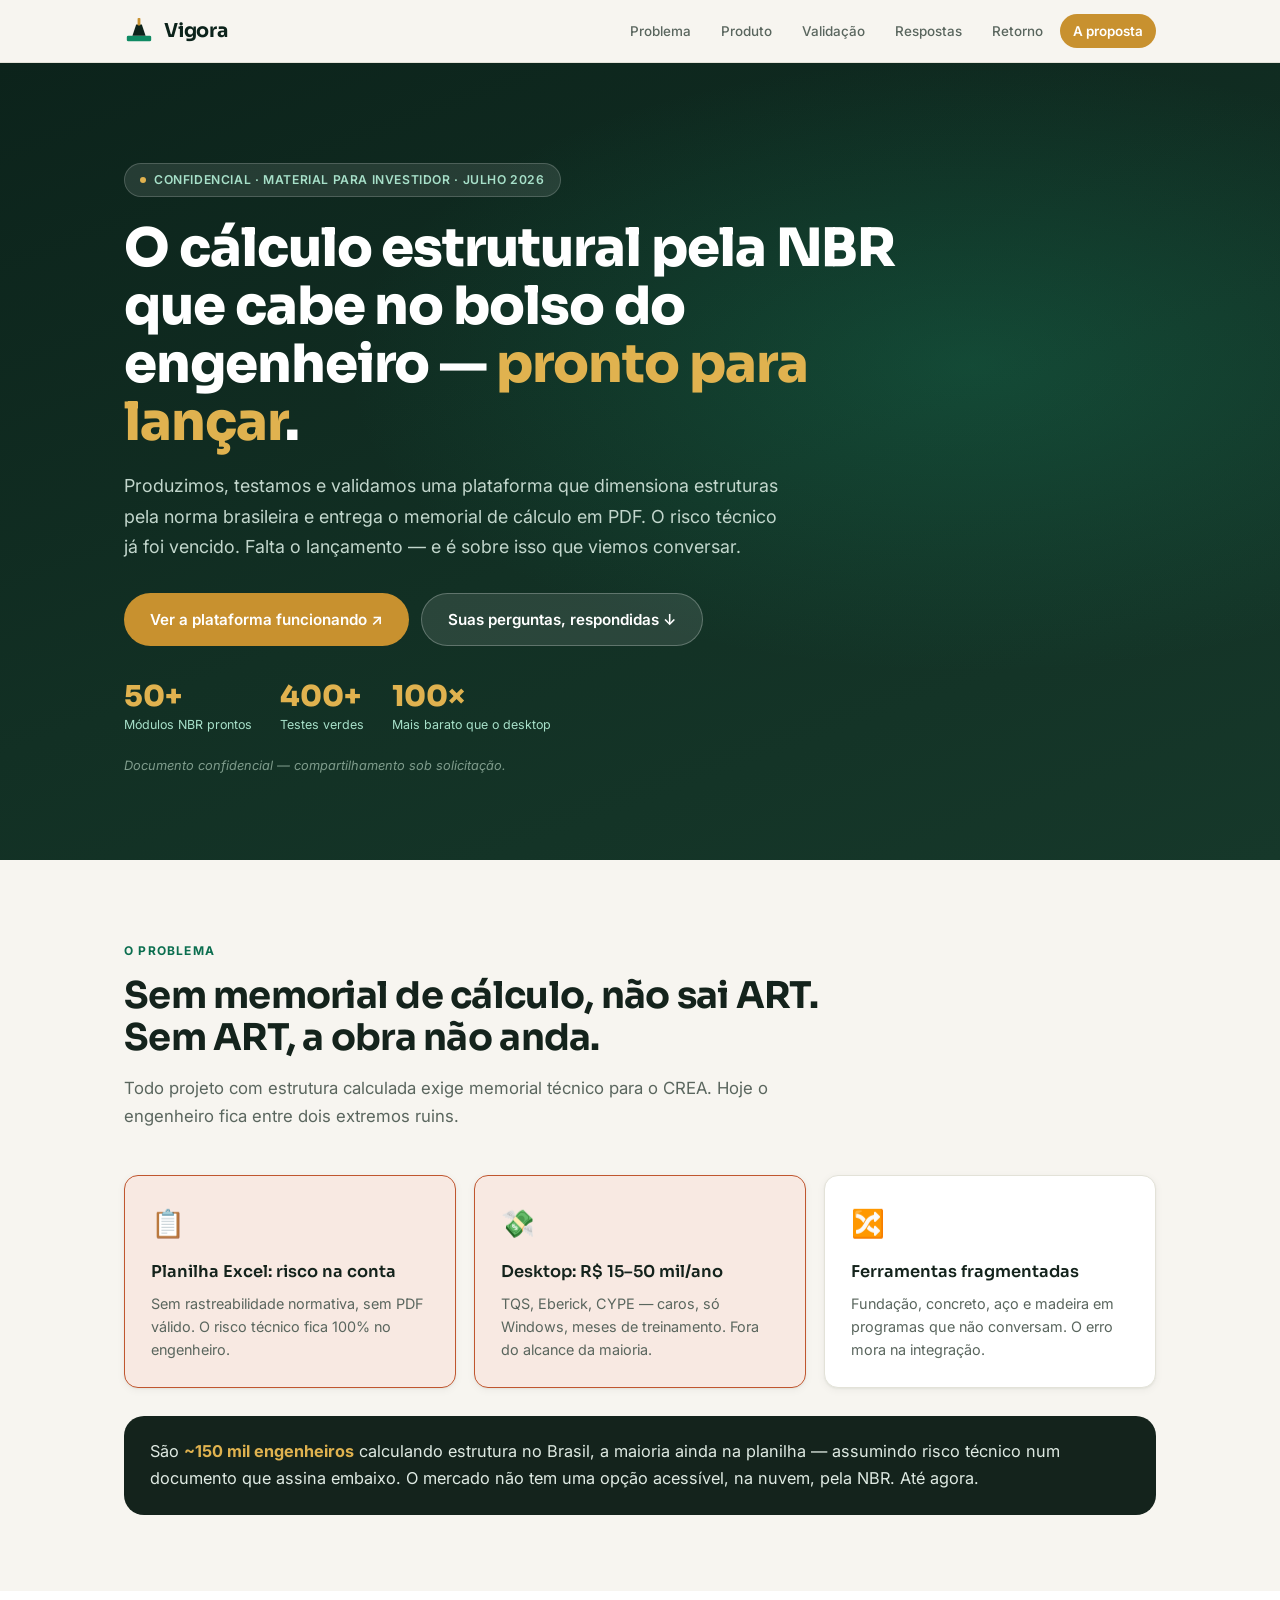
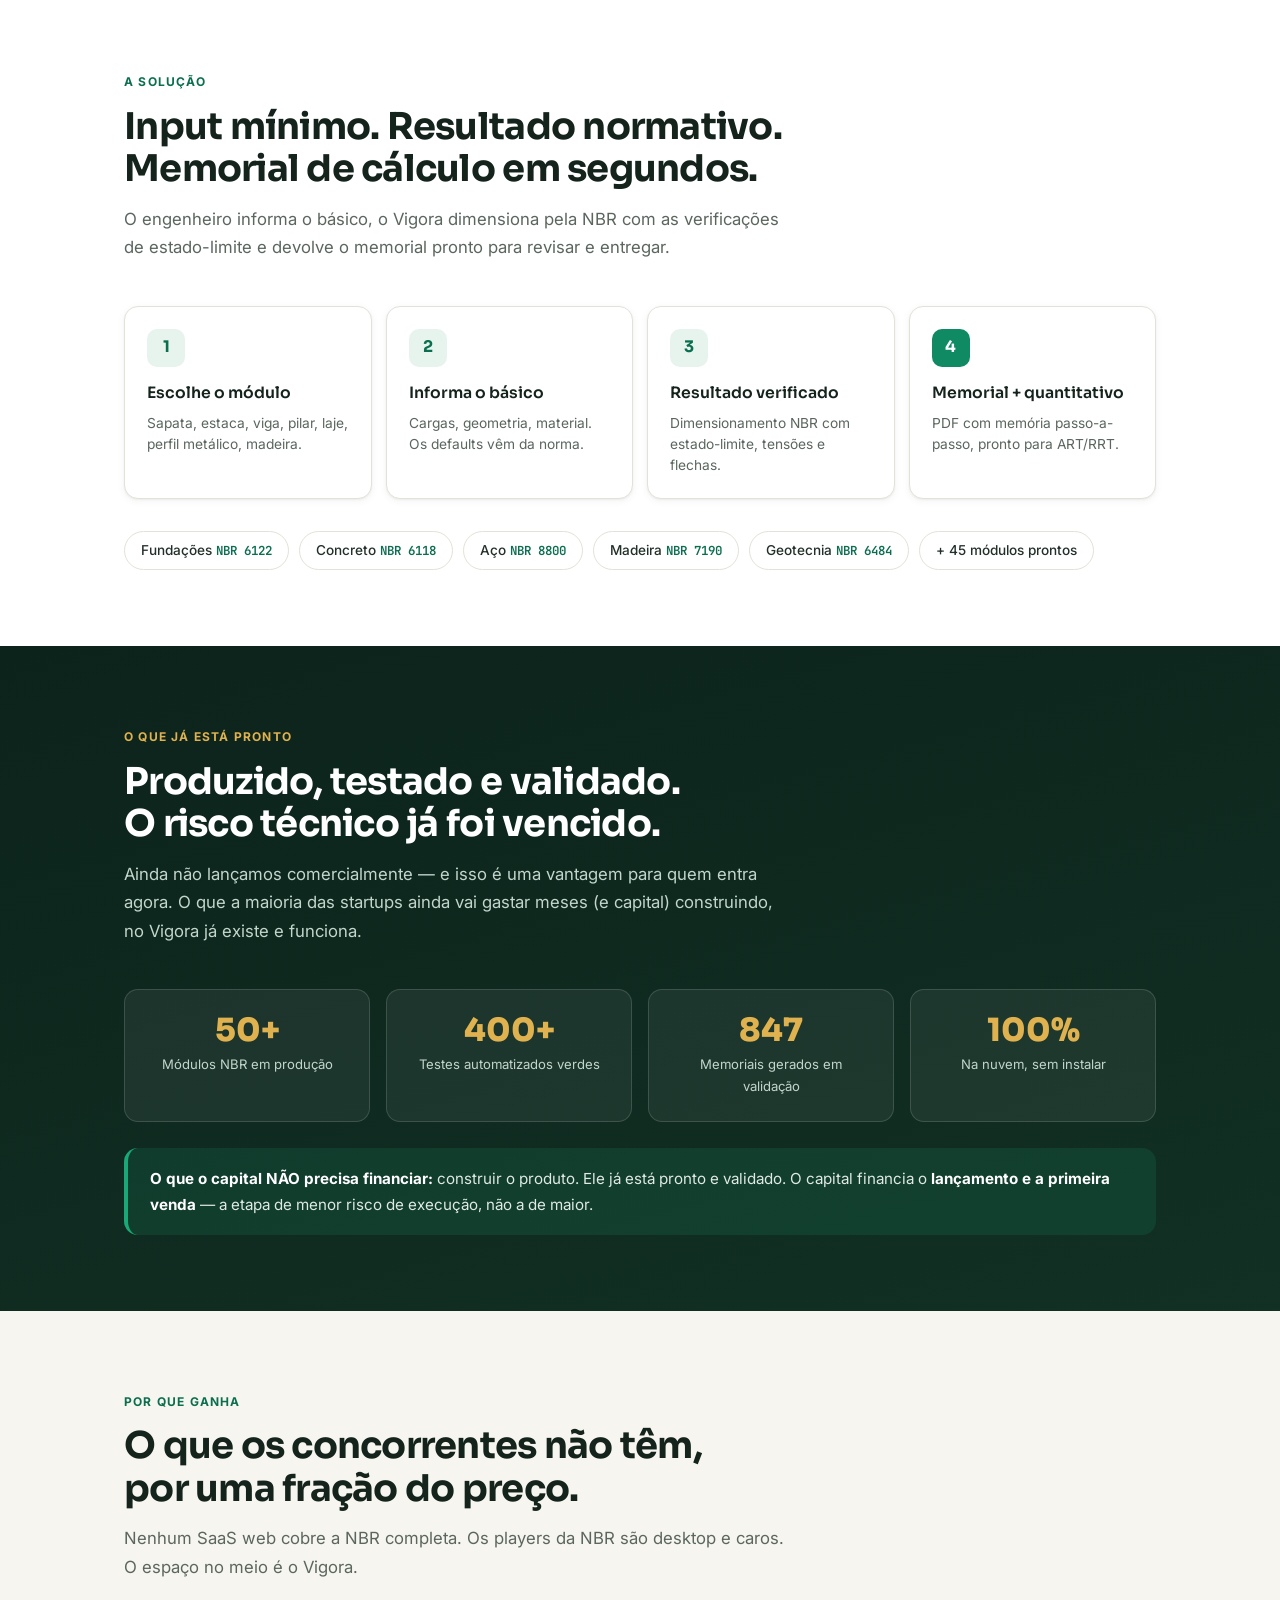
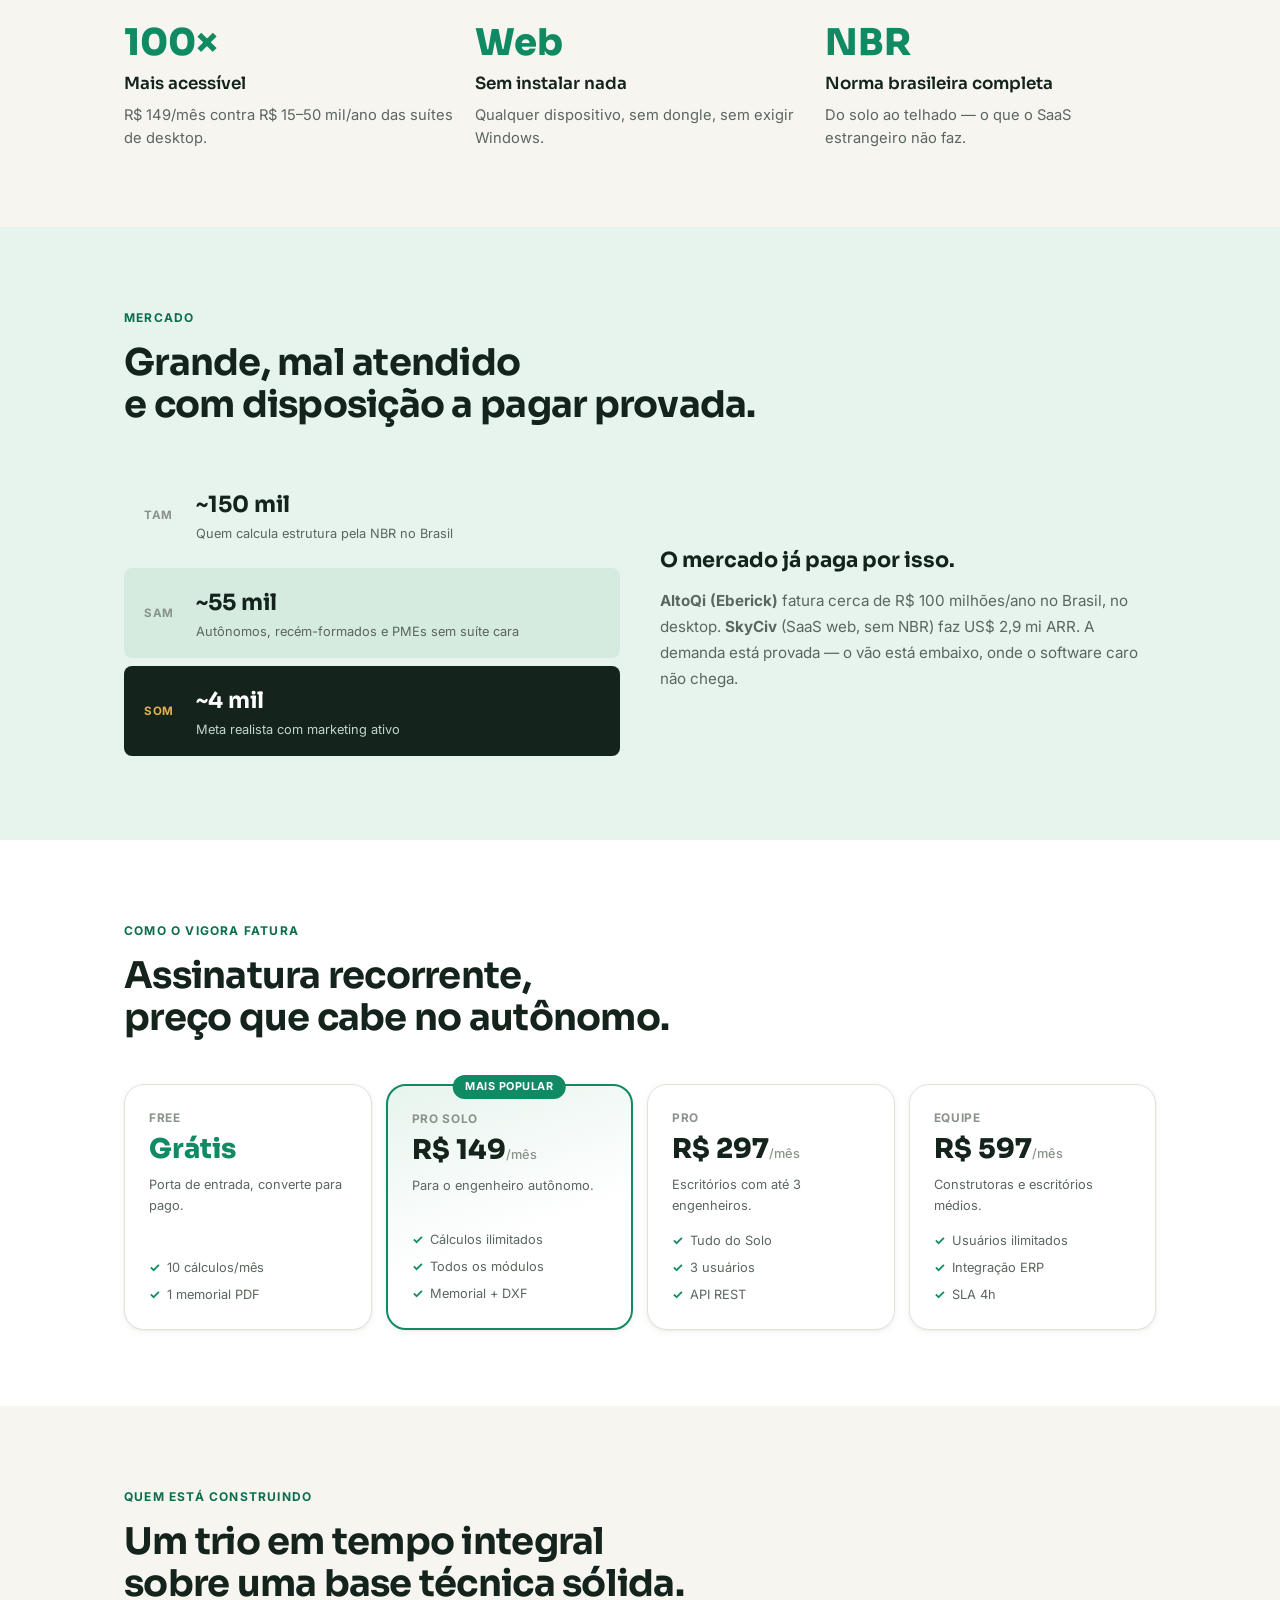
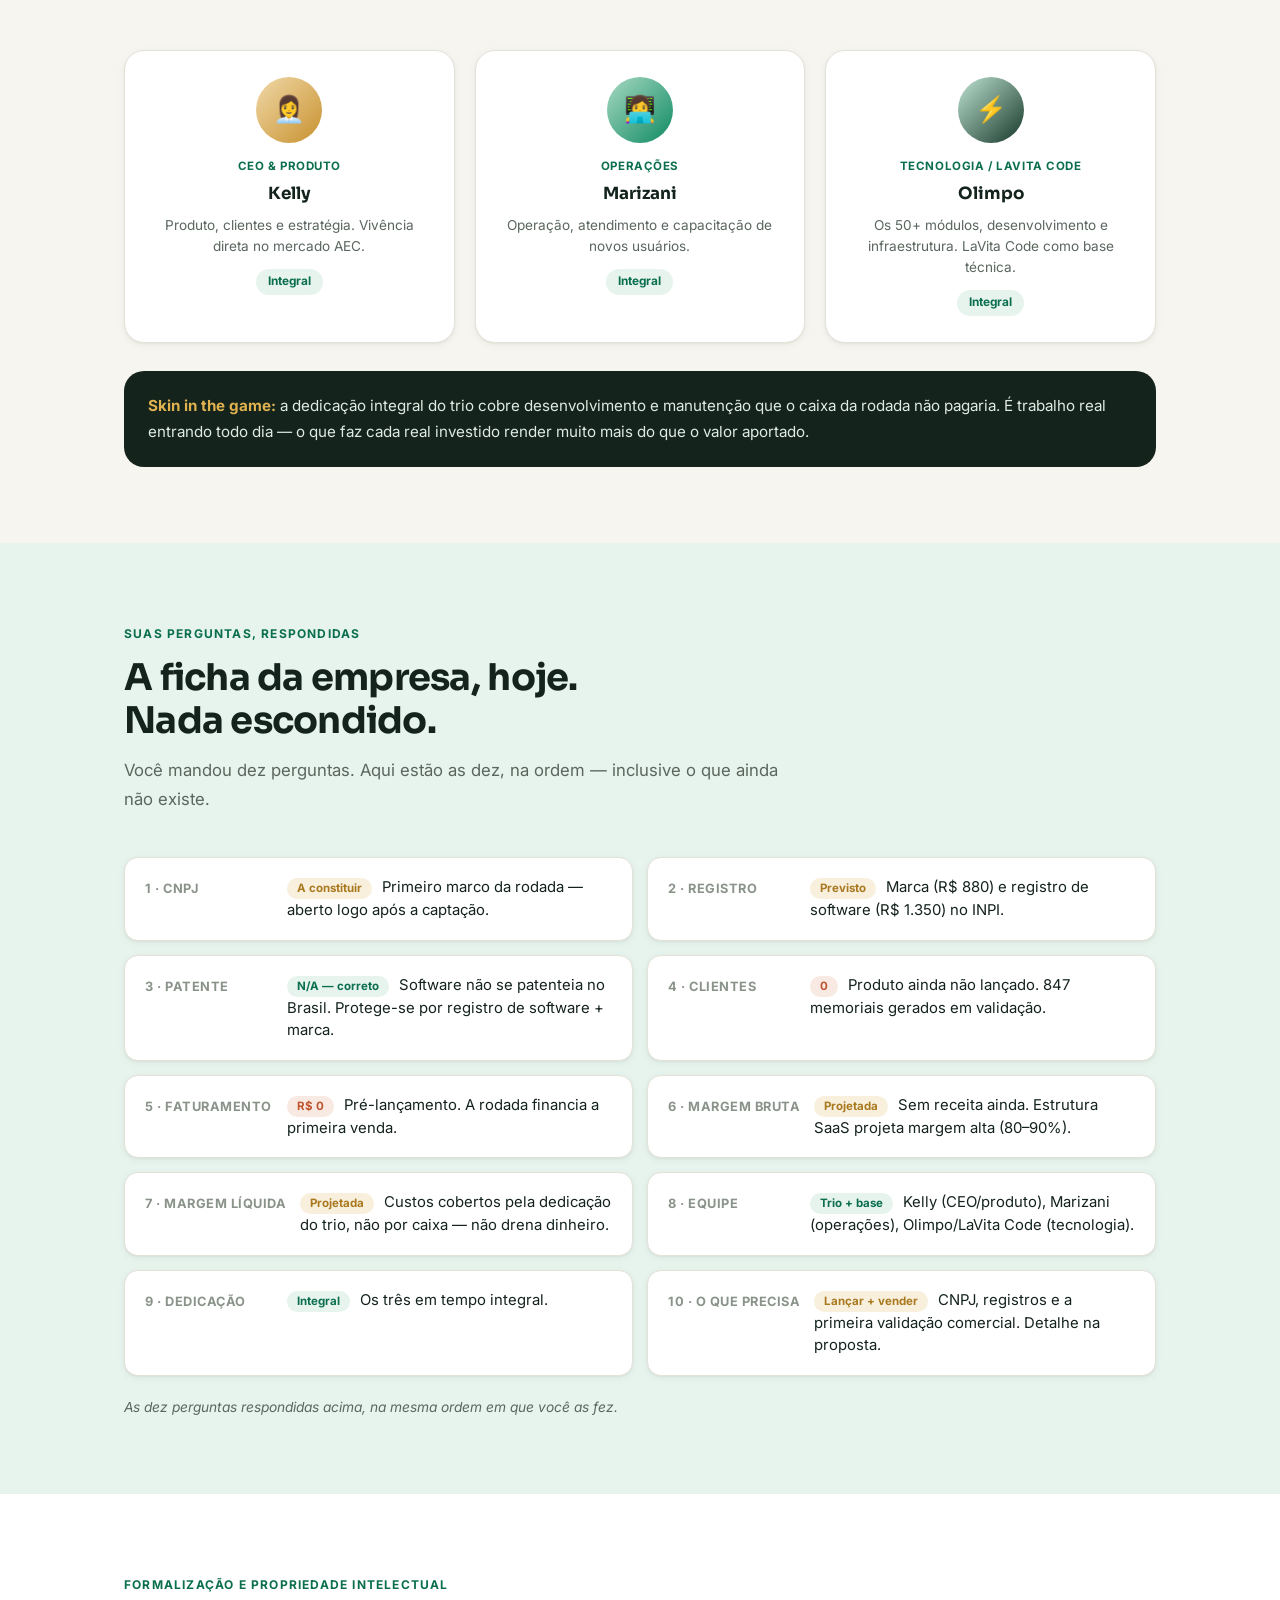
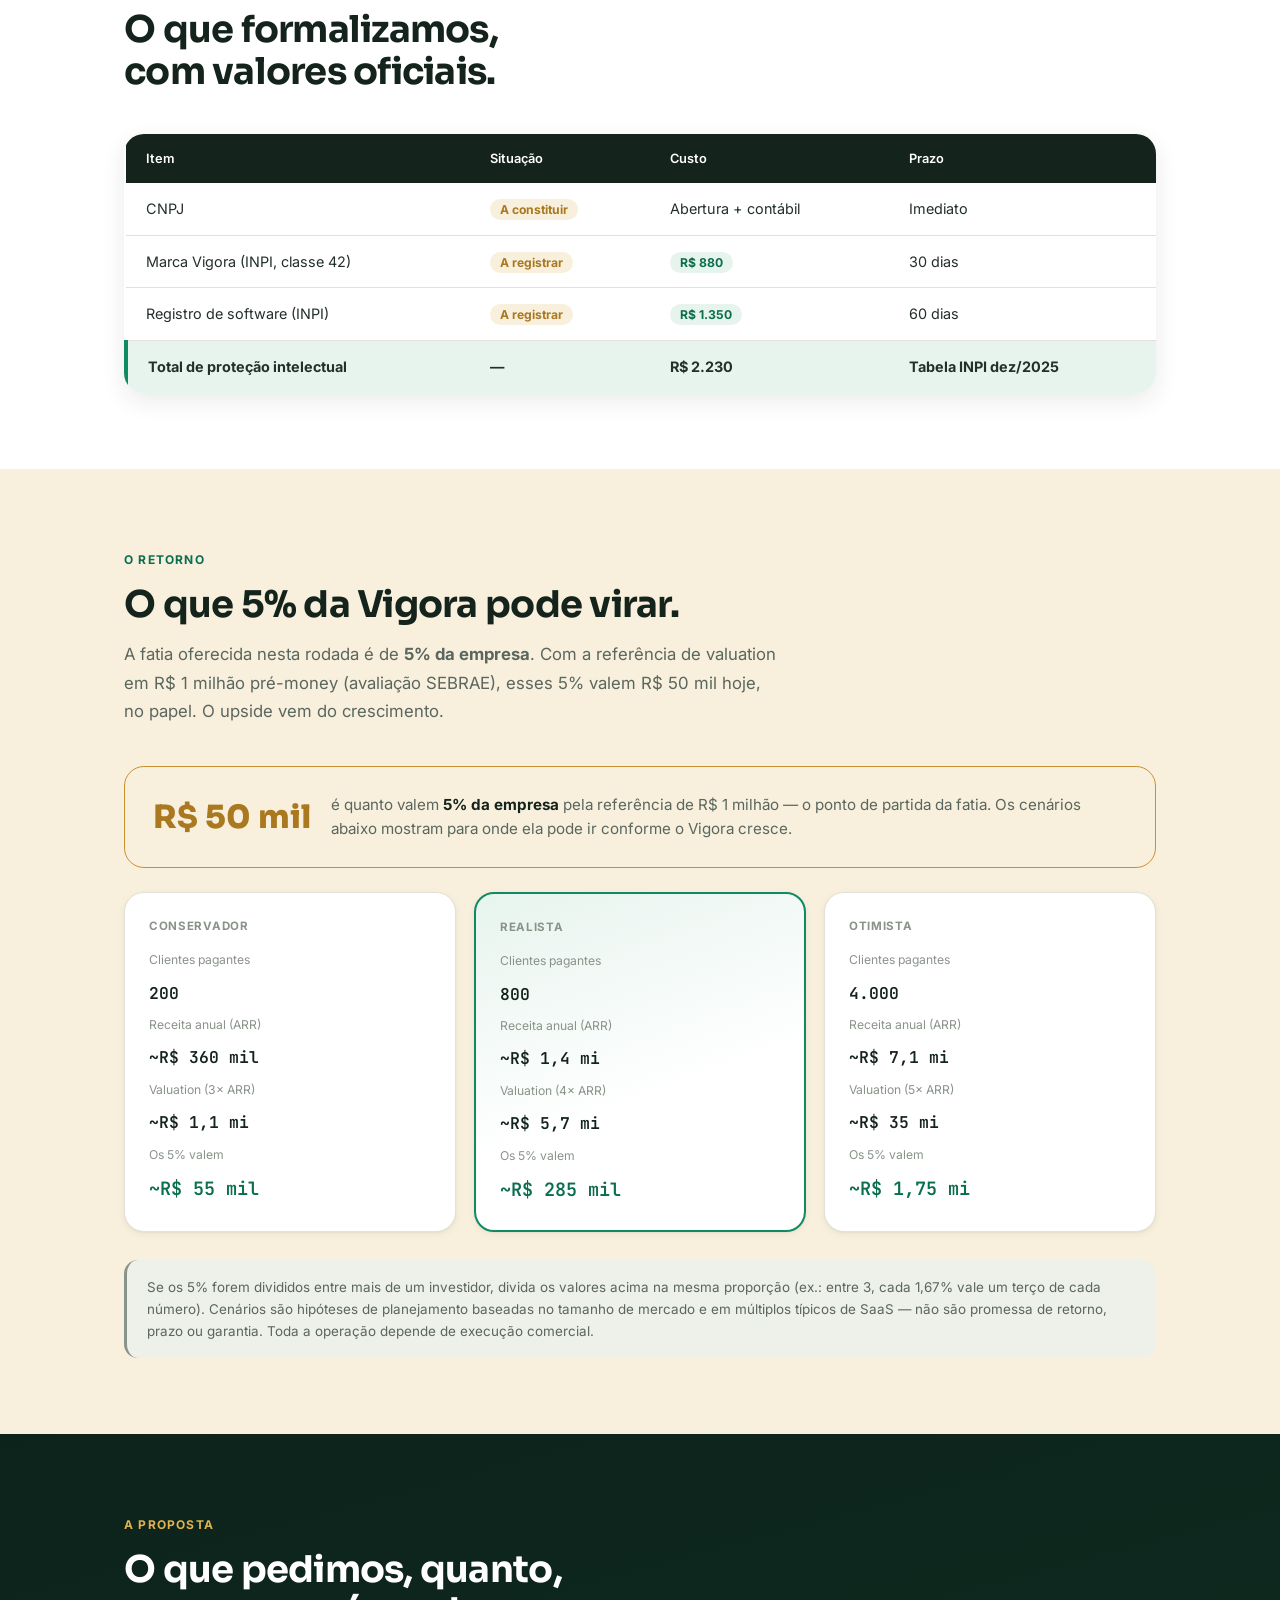
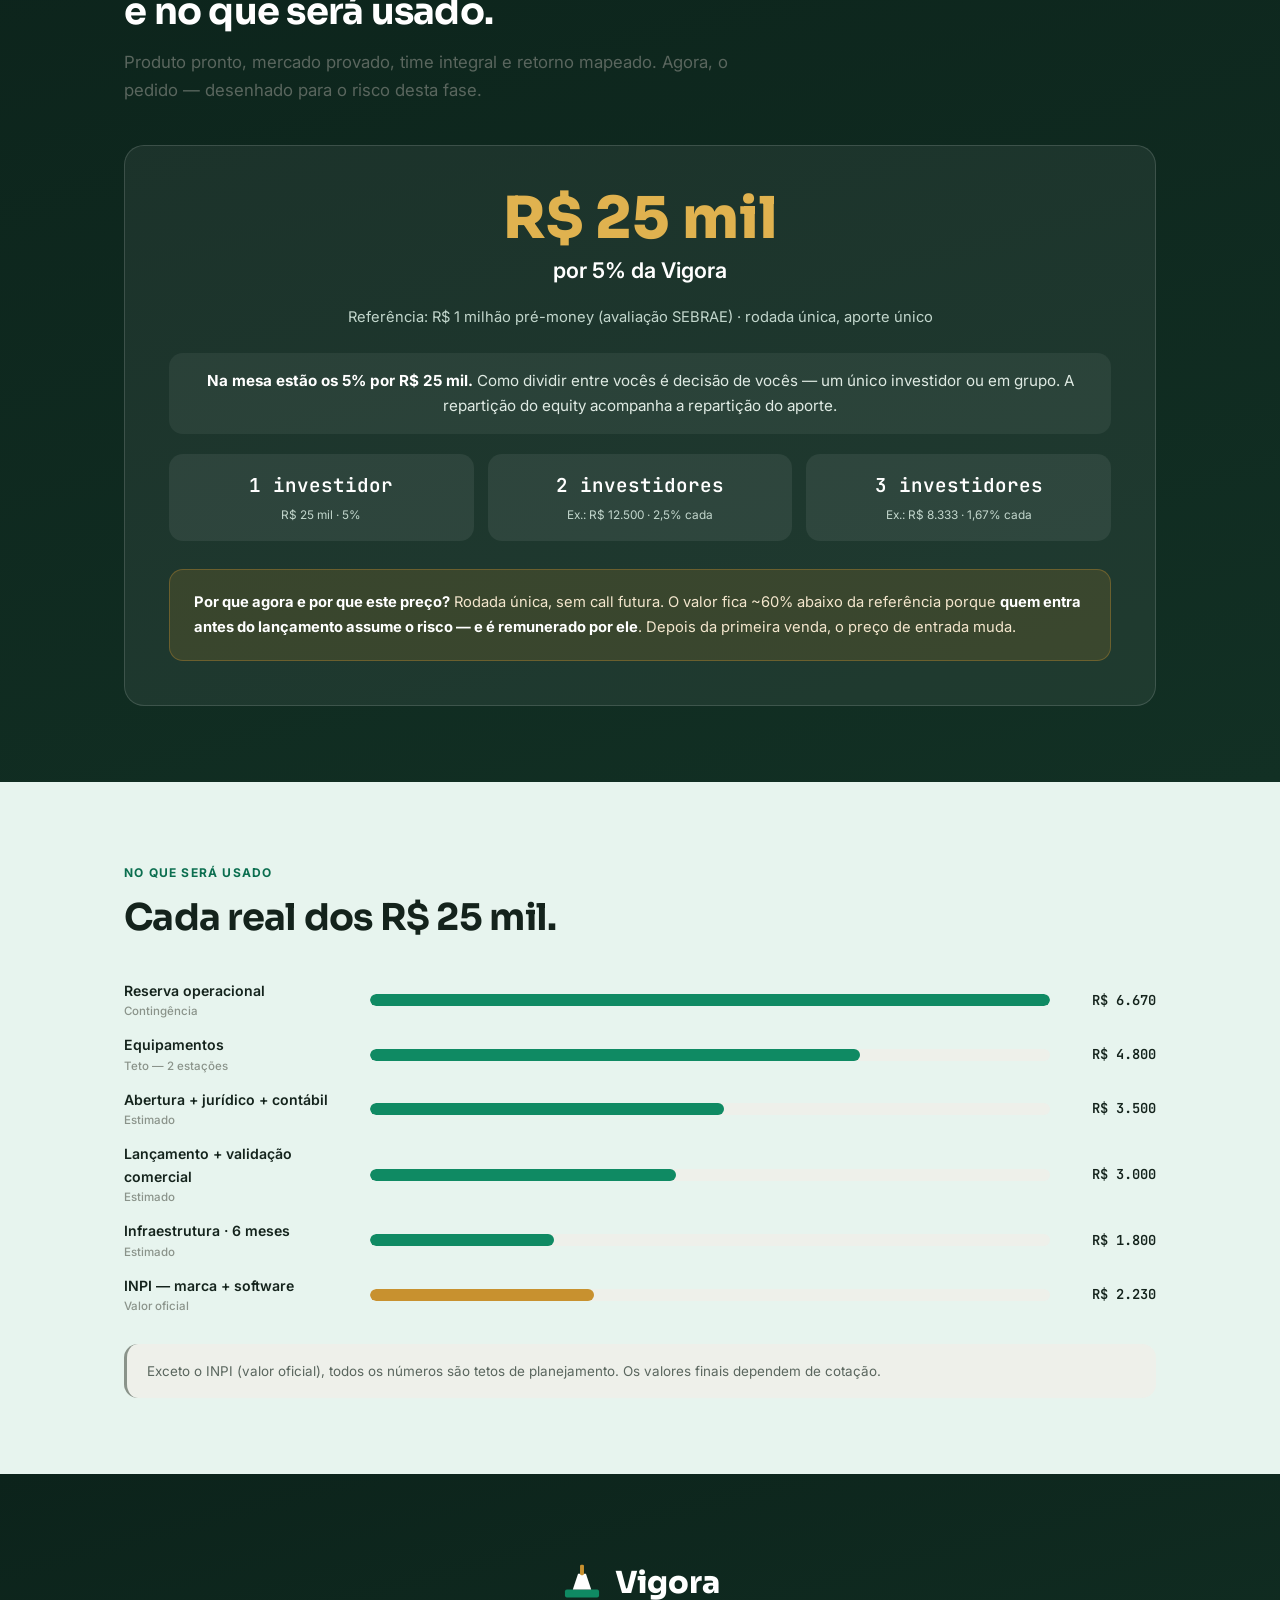
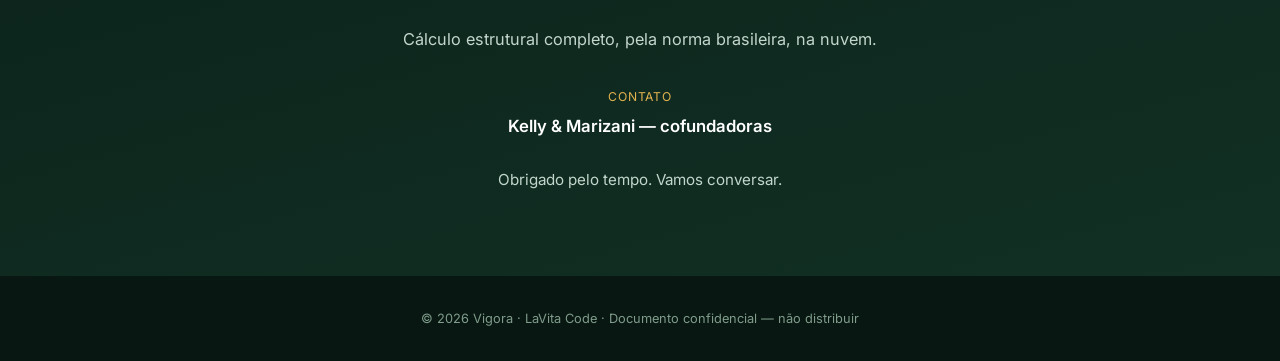
==== commit c6108e55: "Return based on 5% stake (split is investor's choice), no money mentioned before proposal section" ====
--- a/investor-deck.html
+++ b/investor-deck.html
@@ -191,7 +191,9 @@
 .offer__big{font-family:var(--disp);font-size:clamp(2.3rem,6vw,3.6rem);font-weight:800;color:var(--gold-l);line-height:1;}
 .offer__eq{font-size:1.35rem;font-weight:600;color:#fff;margin-top:6px;}
 .offer__ref{font-size:.92rem;color:#c2d6cc;margin-top:16px;}
-.offer__tickets{display:grid;grid-template-columns:repeat(3,1fr);gap:14px;margin-top:30px;}
+.offer__split{margin-top:24px;padding:16px 20px;border-radius:var(--r-md);background:rgba(255,255,255,.06);font-size:.95rem;color:#dfeae3;line-height:1.6;}
+.offer__split strong{color:#fff;}
+.offer__tickets{display:grid;grid-template-columns:repeat(3,1fr);gap:14px;margin-top:20px;}
 .tk{background:rgba(255,255,255,.07);border-radius:var(--r-md);padding:16px;}
 .tk__n{font-family:var(--mono);font-size:1.2rem;font-weight:600;color:#fff;}
 .tk__l{font-size:.74rem;color:#c2d6cc;margin-top:4px;}
@@ -411,7 +413,7 @@
       <div class="member"><div class="member__av av--m">👩‍💻</div><div class="member__role">Operações</div><div class="member__name">Marizani</div><p class="member__d">Operação, atendimento e capacitação de novos usuários.</p><span class="member__ded">Integral</span></div>
       <div class="member"><div class="member__av av--o">⚡</div><div class="member__role">Tecnologia / LaVita Code</div><div class="member__name">Olimpo</div><p class="member__d">Os 50+ módulos, desenvolvimento e infraestrutura. LaVita Code como base técnica.</p><span class="member__ded">Integral</span></div>
     </div>
-    <div class="skin"><strong>Skin in the game:</strong> a dedicação integral do trio cobre desenvolvimento e manutenção que o caixa da rodada não pagaria. É trabalho real entrando todo dia — o que faz R$ 25 mil renderem muito mais do que R$ 25 mil.</div>
+    <div class="skin"><strong>Skin in the game:</strong> a dedicação integral do trio cobre desenvolvimento e manutenção que o caixa da rodada não pagaria. É trabalho real entrando todo dia — o que faz cada real investido render muito mais do que o valor aportado.</div>
   </div>
 </section>
 
@@ -454,16 +456,16 @@
   </div>
 </section>
 
-<!-- RETORNO — upside para o investidor (anchoring + cenários) -->
+<!-- RETORNO — upside da fatia de 5% (o que está na mesa) -->
 <section class="section section--gold" id="retorno">
   <div class="container">
     <div class="eyebrow">O retorno</div>
-    <h2 class="s-title">O que 1,67% pode virar.</h2>
-    <p class="s-sub">Referência de valuation em R$ 1 milhão pré-money (avaliação SEBRAE). Cada investidor entra por R$ 8.333 — abaixo do valor de referência da própria fatia. O upside vem do crescimento.</p>
+    <h2 class="s-title">O que 5% da Vigora pode virar.</h2>
+    <p class="s-sub">A fatia oferecida nesta rodada é de <strong>5% da empresa</strong>. Com a referência de valuation em R$ 1 milhão pré-money (avaliação SEBRAE), esses 5% valem R$ 50 mil hoje, no papel. O upside vem do crescimento.</p>
 
     <div class="ret-anchor">
-      <div class="ret-anchor__big">2×</div>
-      <div class="ret-anchor__t">Na entrada já há ganho no papel: <strong>1,6667% de R$ 1 milhão = R$ 16.667</strong>, comprados por <strong>R$ 8.333</strong>. O desconto de entrada antecipada é o primeiro retorno.</div>
+      <div class="ret-anchor__big">R$ 50 mil</div>
+      <div class="ret-anchor__t">é quanto valem <strong>5% da empresa</strong> pela referência de R$ 1 milhão — o ponto de partida da fatia. Os cenários abaixo mostram para onde ela pode ir conforme o Vigora cresce.</div>
     </div>
 
     <div class="scen">
@@ -473,7 +475,7 @@
           <dt>Clientes pagantes</dt><dd>200</dd>
           <dt>Receita anual (ARR)</dt><dd>~R$ 360 mil</dd>
           <dt>Valuation (3× ARR)</dt><dd>~R$ 1,1 mi</dd>
-          <dt>Fatia de 1,6667%</dt><dd class="hl">~R$ 18 mil</dd>
+          <dt>Os 5% valem</dt><dd class="hl">~R$ 55 mil</dd>
         </dl>
       </div>
       <div class="scard scard--mid">
@@ -482,7 +484,7 @@
           <dt>Clientes pagantes</dt><dd>800</dd>
           <dt>Receita anual (ARR)</dt><dd>~R$ 1,4 mi</dd>
           <dt>Valuation (4× ARR)</dt><dd>~R$ 5,7 mi</dd>
-          <dt>Fatia de 1,6667%</dt><dd class="hl">~R$ 95 mil</dd>
+          <dt>Os 5% valem</dt><dd class="hl">~R$ 285 mil</dd>
         </dl>
       </div>
       <div class="scard">
@@ -491,11 +493,11 @@
           <dt>Clientes pagantes</dt><dd>4.000</dd>
           <dt>Receita anual (ARR)</dt><dd>~R$ 7,1 mi</dd>
           <dt>Valuation (5× ARR)</dt><dd>~R$ 35 mi</dd>
-          <dt>Fatia de 1,6667%</dt><dd class="hl">~R$ 590 mil</dd>
+          <dt>Os 5% valem</dt><dd class="hl">~R$ 1,75 mi</dd>
         </dl>
       </div>
     </div>
-    <div class="disclaimer">Cenários são hipóteses de planejamento baseadas no tamanho de mercado e em múltiplos típicos de SaaS — não são promessa de retorno, prazo ou garantia. Toda a operação depende de execução comercial.</div>
+    <div class="disclaimer">Se os 5% forem divididos entre mais de um investidor, divida os valores acima na mesma proporção (ex.: entre 3, cada 1,67% vale um terço de cada número). Cenários são hipóteses de planejamento baseadas no tamanho de mercado e em múltiplos típicos de SaaS — não são promessa de retorno, prazo ou garantia. Toda a operação depende de execução comercial.</div>
   </div>
 </section>
 
@@ -508,14 +510,17 @@
 
     <div class="offer">
       <div class="offer__big">R$ 25 mil</div>
-      <div class="offer__eq">por 5% do capital</div>
-      <div class="offer__ref">Referência: R$ 1 milhão pré-money (avaliação SEBRAE)</div>
+      <div class="offer__eq">por 5% da Vigora</div>
+      <div class="offer__ref">Referência: R$ 1 milhão pré-money (avaliação SEBRAE) · rodada única, aporte único</div>
+      <div class="offer__split">
+        <strong>Na mesa estão os 5% por R$ 25 mil.</strong> Como dividir entre vocês é decisão de vocês — um único investidor ou em grupo. A repartição do equity acompanha a repartição do aporte.
+      </div>
       <div class="offer__tickets">
-        <div class="tk"><div class="tk__n">R$ 8.333</div><div class="tk__l">Ticket por investidor</div></div>
-        <div class="tk"><div class="tk__n">1,6667%</div><div class="tk__l">Equity por investidor</div></div>
-        <div class="tk"><div class="tk__n">3</div><div class="tk__l">Investidores · aporte único</div></div>
-      </div>
-      <div class="offer__why"><strong>Por que agora e por que este preço?</strong> Rodada única, sem call futura. O ticket fica ~60% abaixo do valor de referência porque <strong>quem entra antes do lançamento assume o risco — e é remunerado por ele</strong>. Depois da primeira venda, o preço de entrada muda.</div>
+        <div class="tk"><div class="tk__n">1 investidor</div><div class="tk__l">R$ 25 mil · 5%</div></div>
+        <div class="tk"><div class="tk__n">2 investidores</div><div class="tk__l">Ex.: R$ 12.500 · 2,5% cada</div></div>
+        <div class="tk"><div class="tk__n">3 investidores</div><div class="tk__l">Ex.: R$ 8.333 · 1,67% cada</div></div>
+      </div>
+      <div class="offer__why"><strong>Por que agora e por que este preço?</strong> Rodada única, sem call futura. O valor fica ~60% abaixo da referência porque <strong>quem entra antes do lançamento assume o risco — e é remunerado por ele</strong>. Depois da primeira venda, o preço de entrada muda.</div>
     </div>
   </div>
 </section>
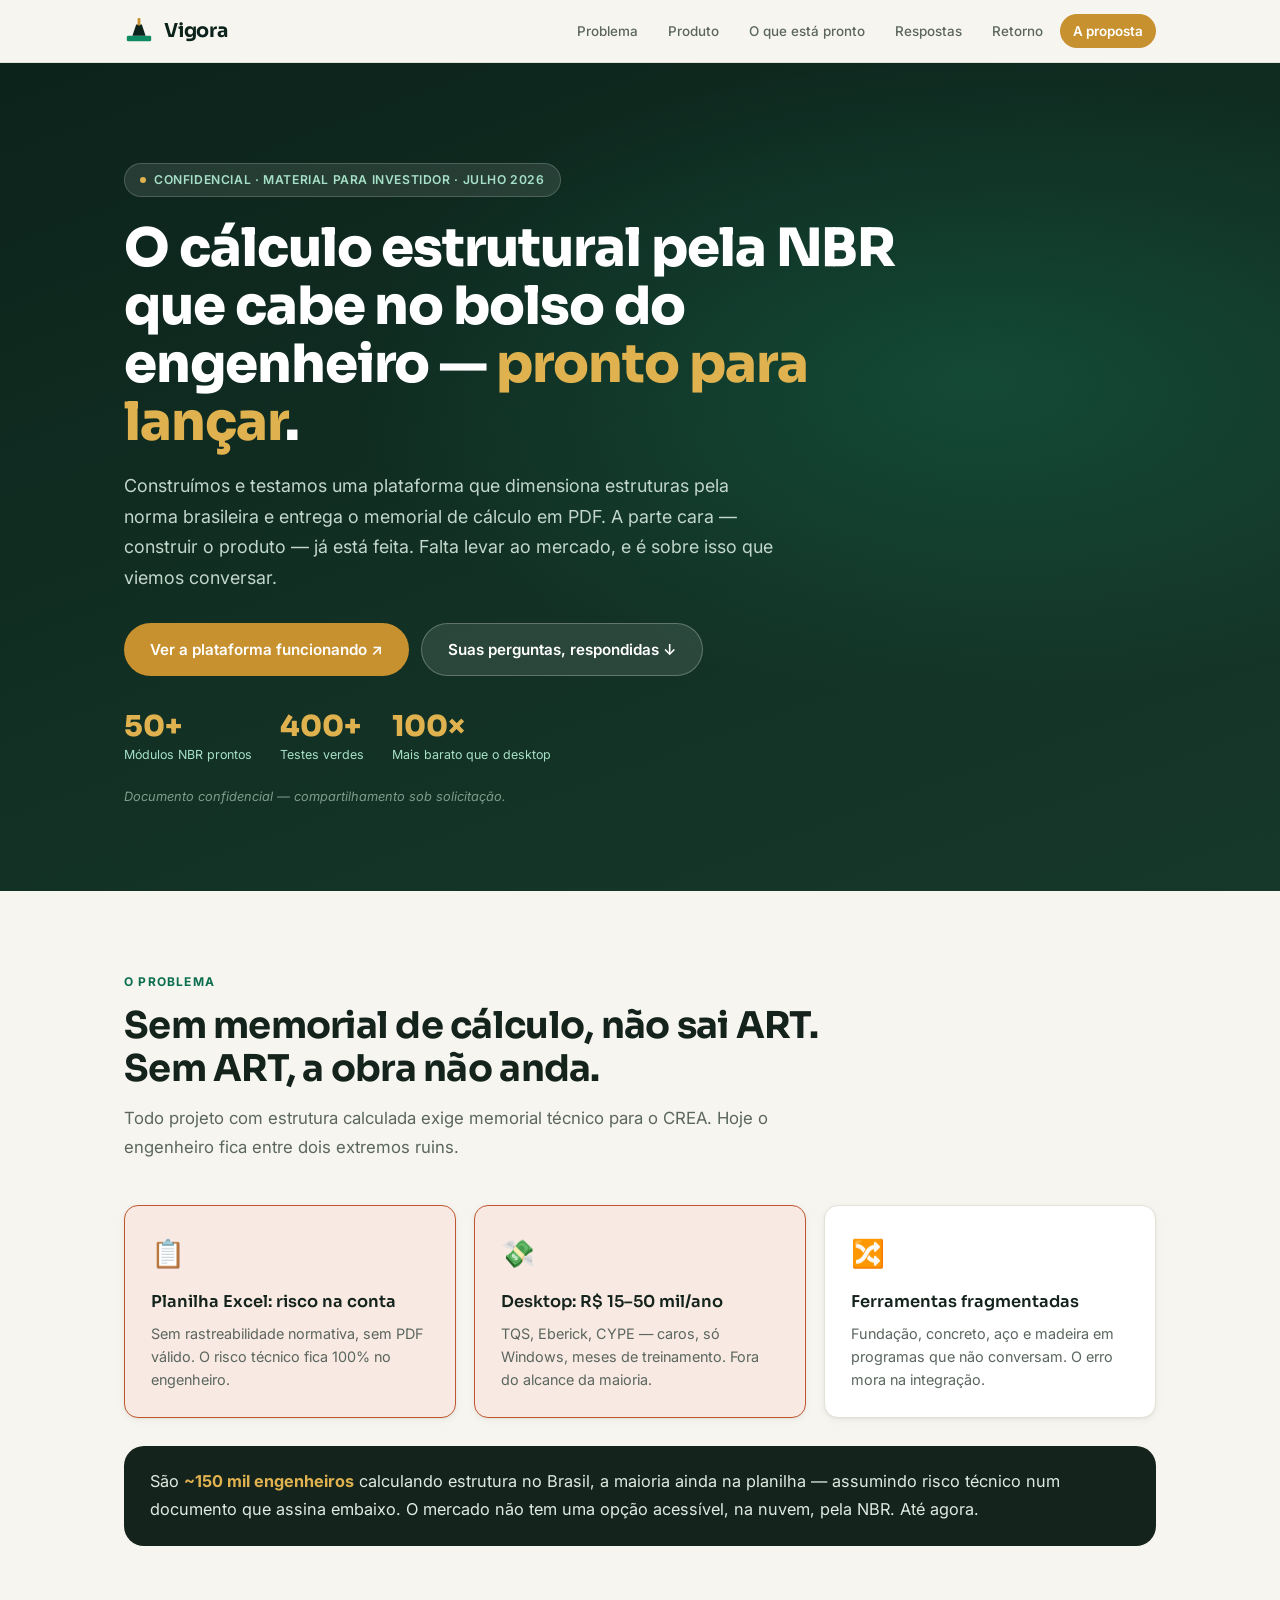
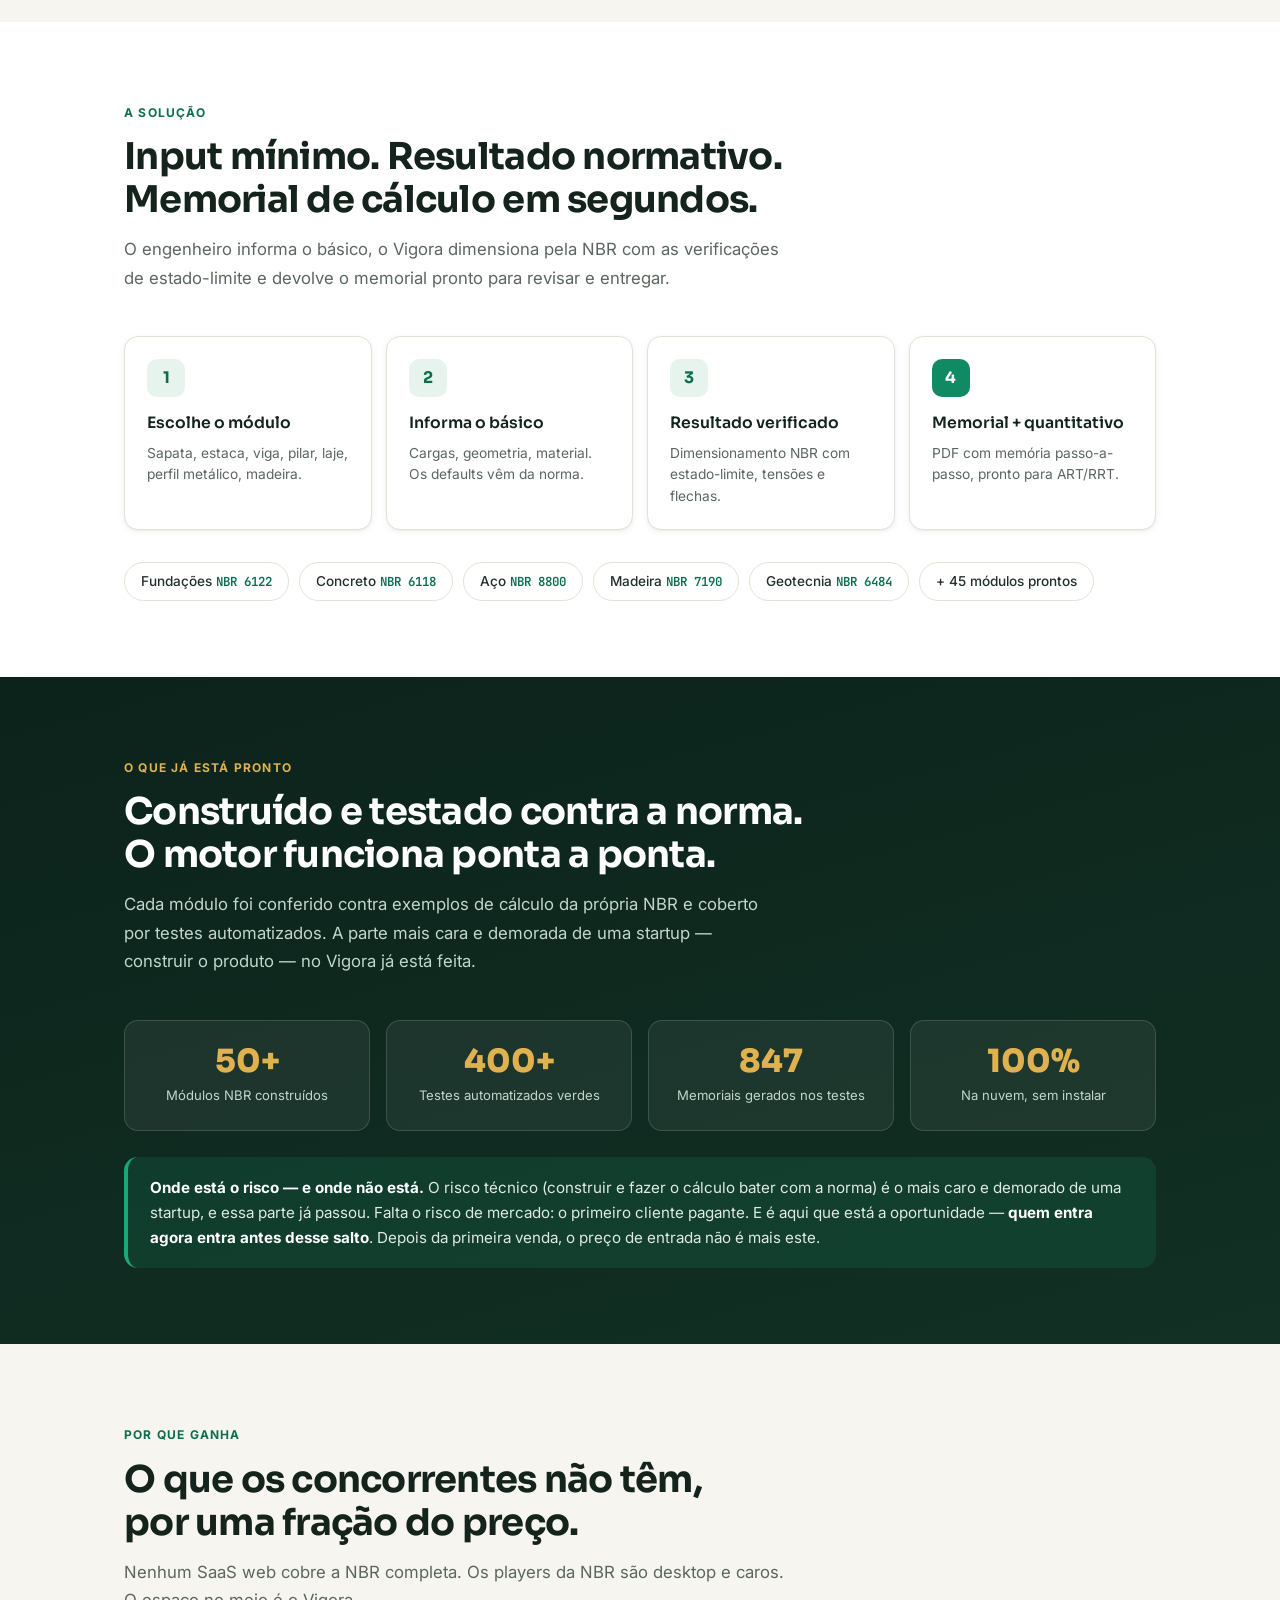
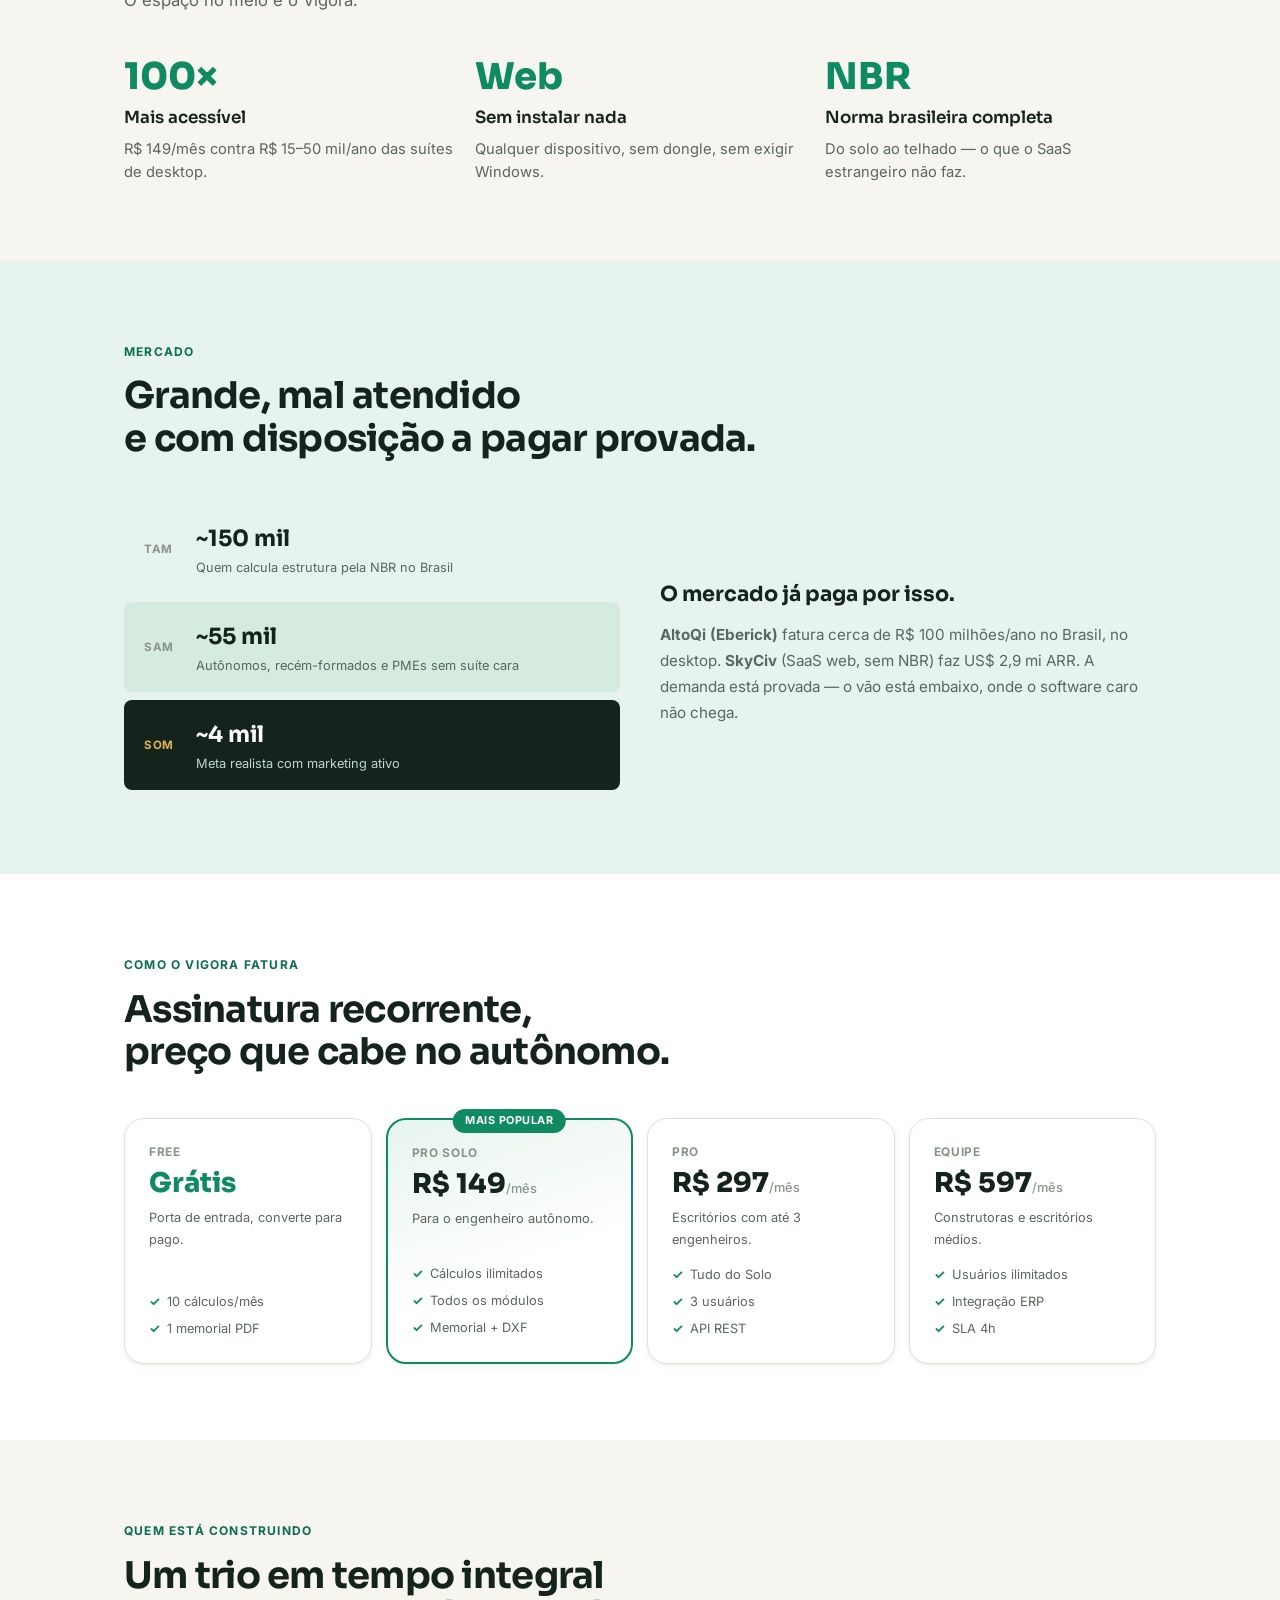
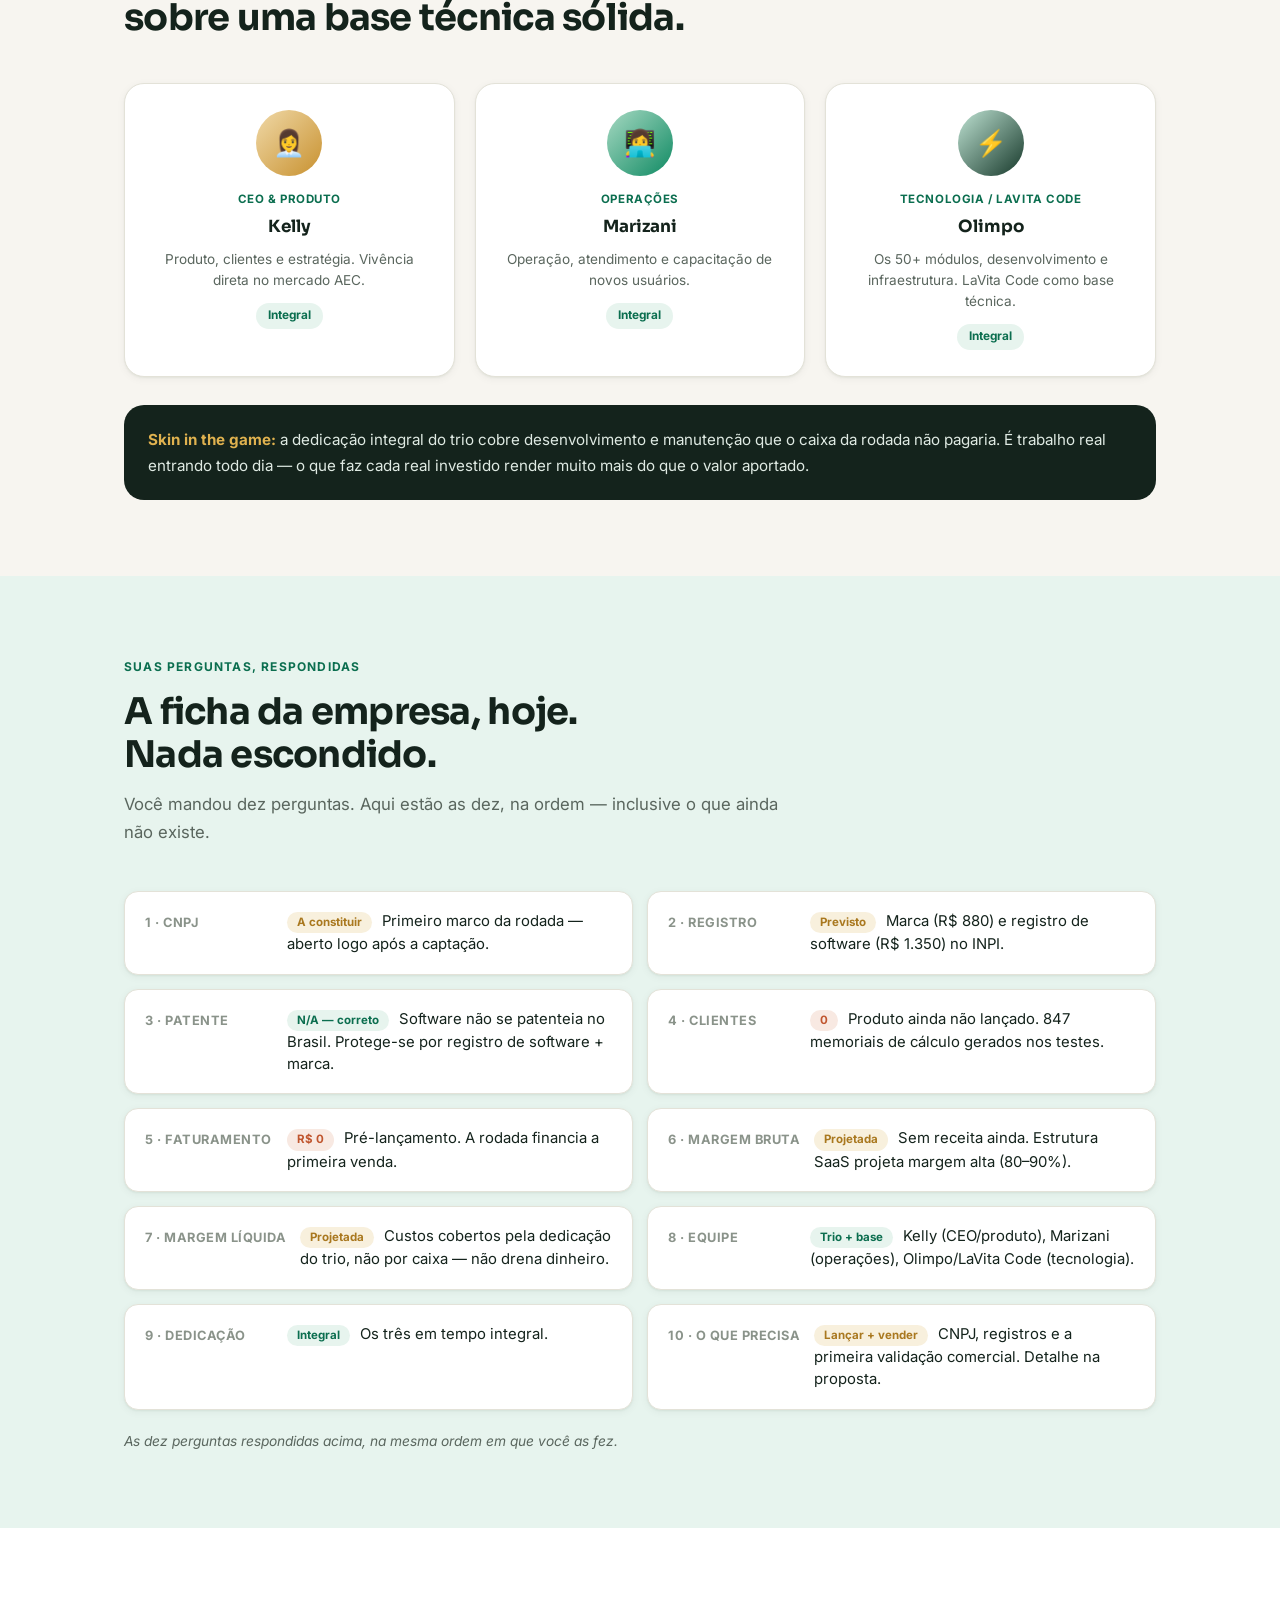
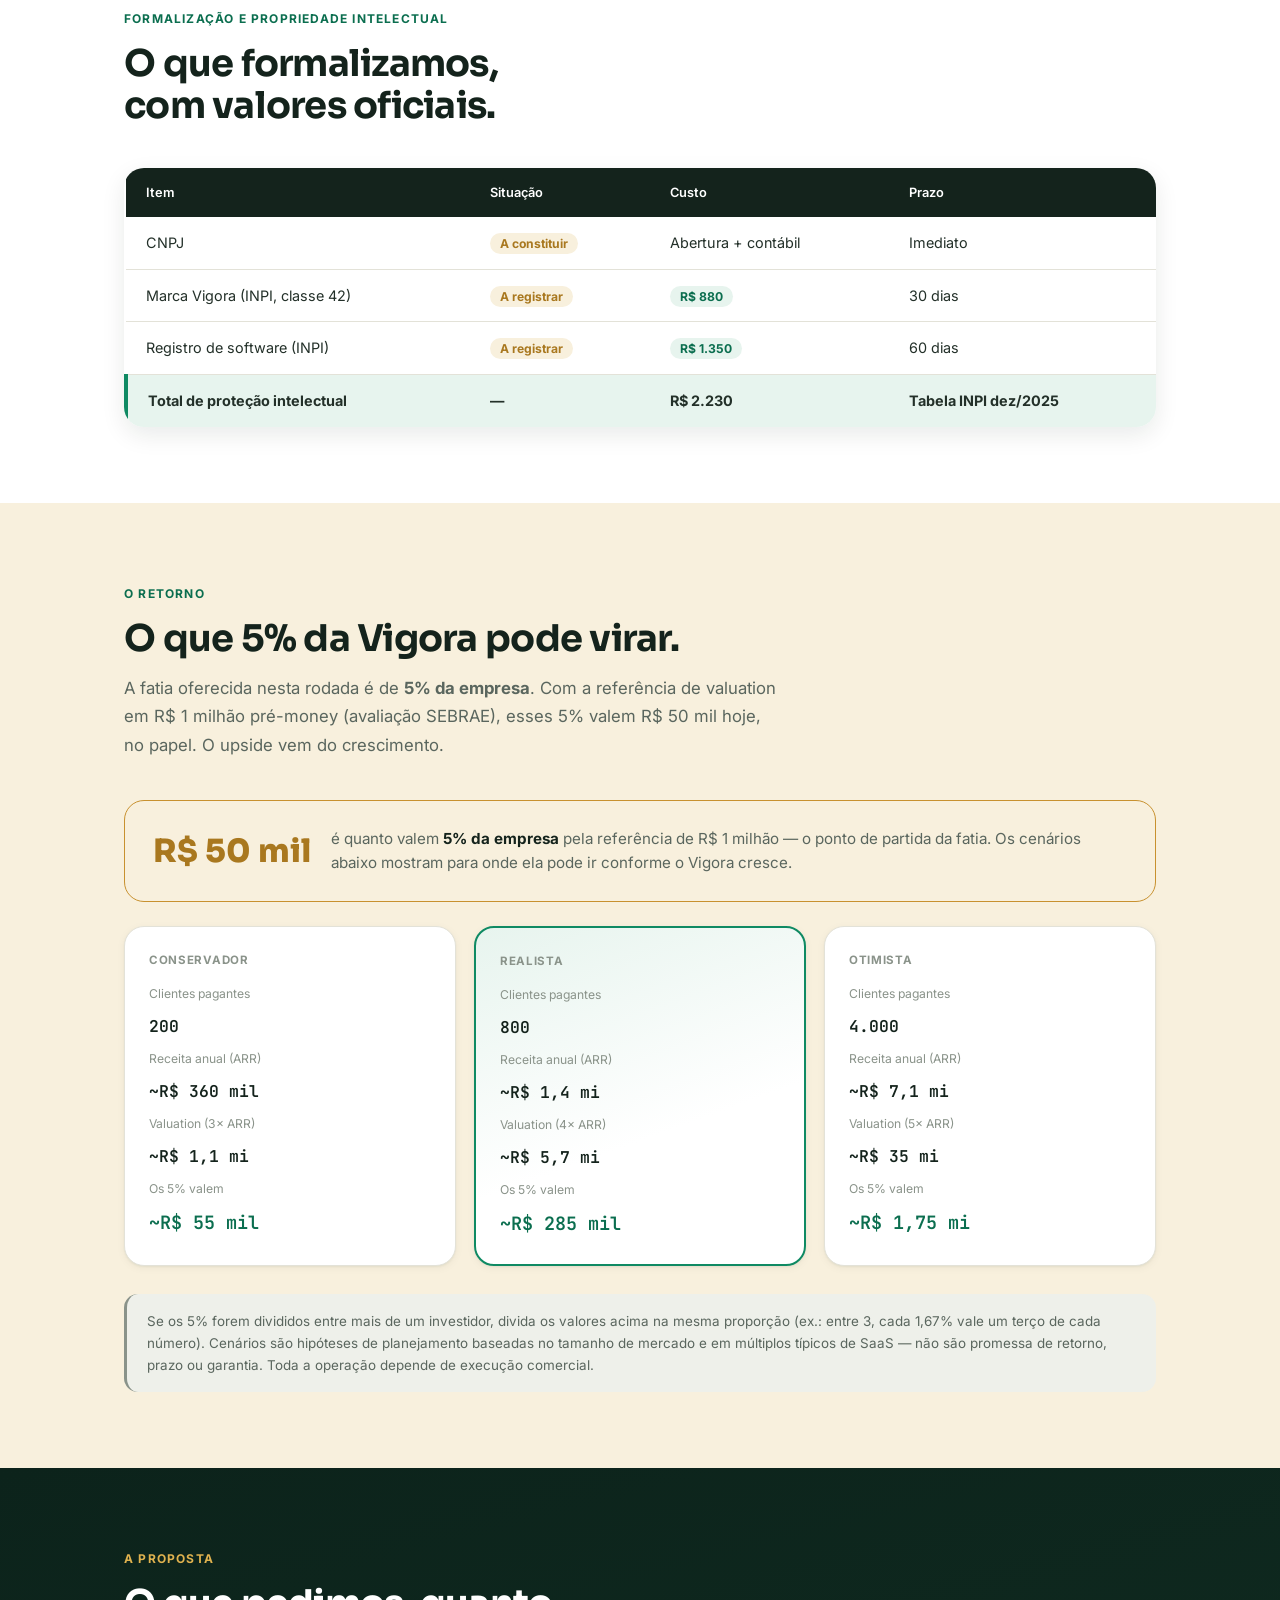
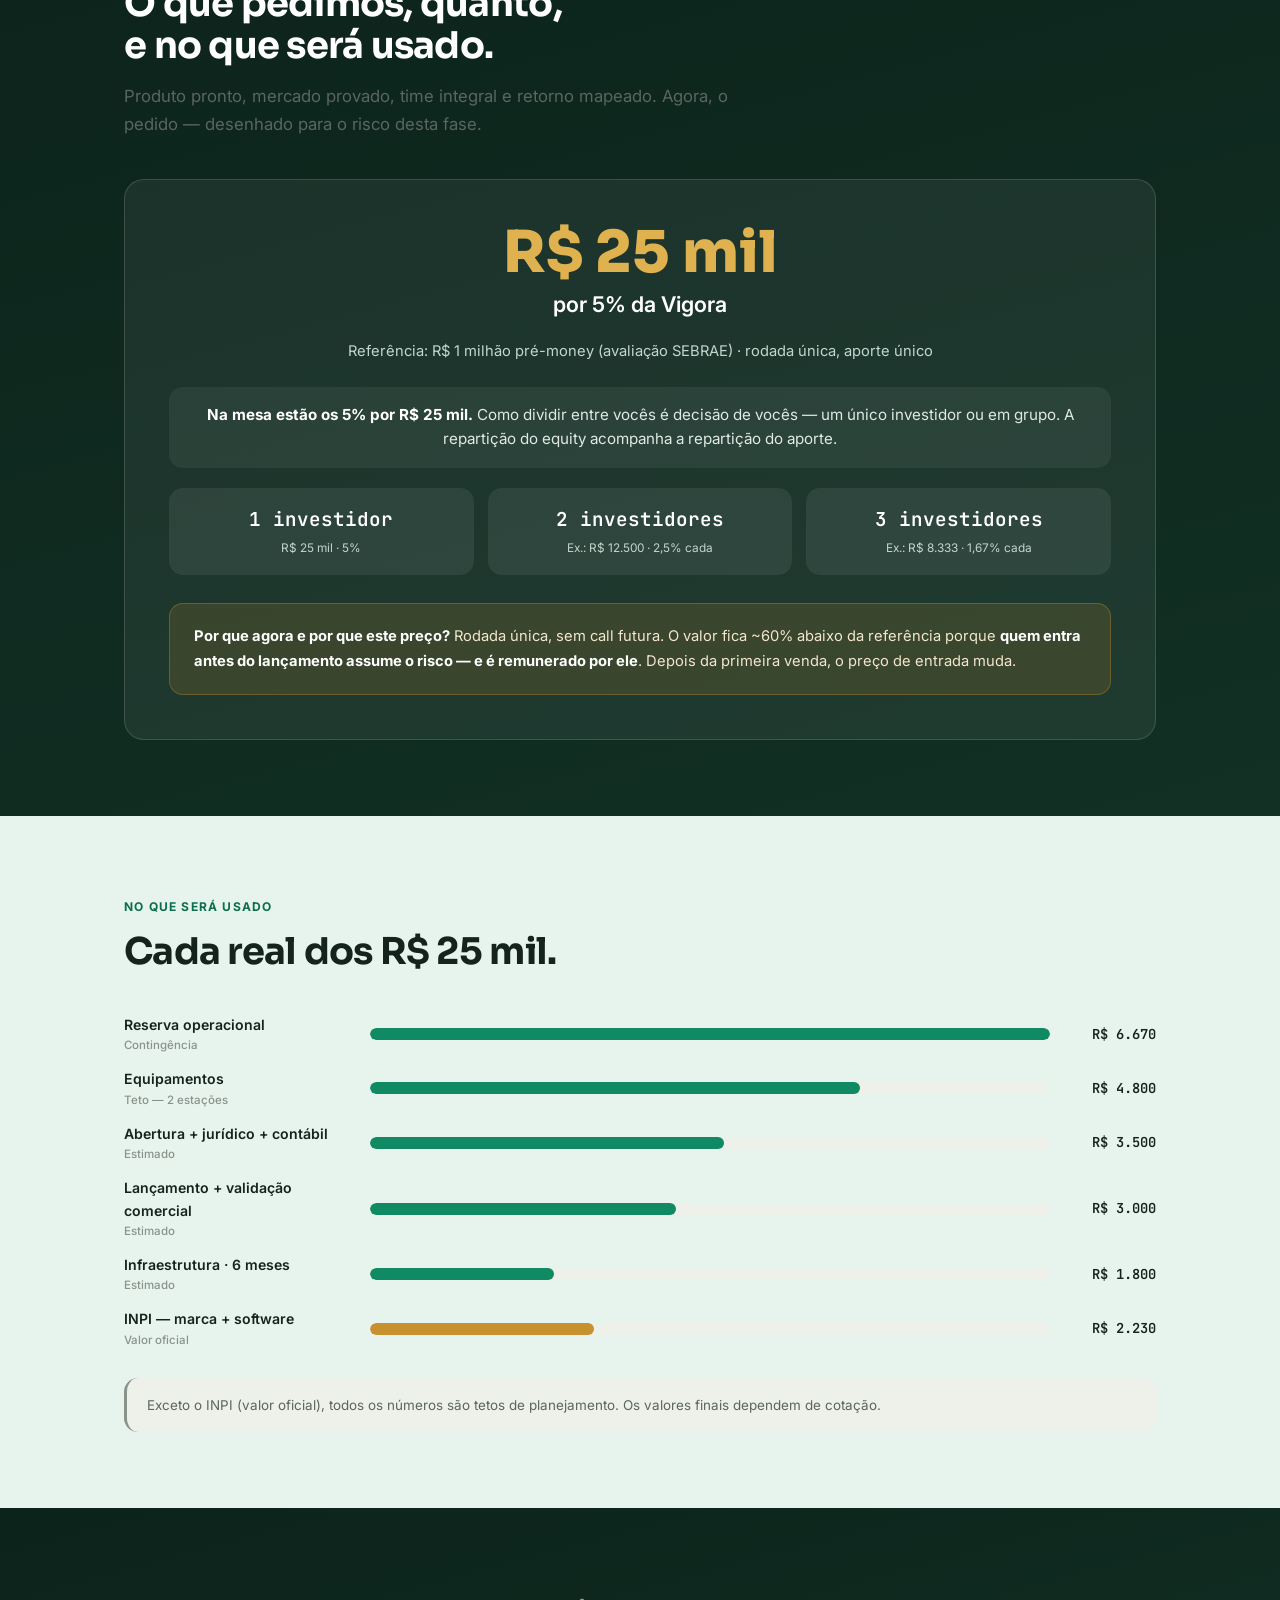
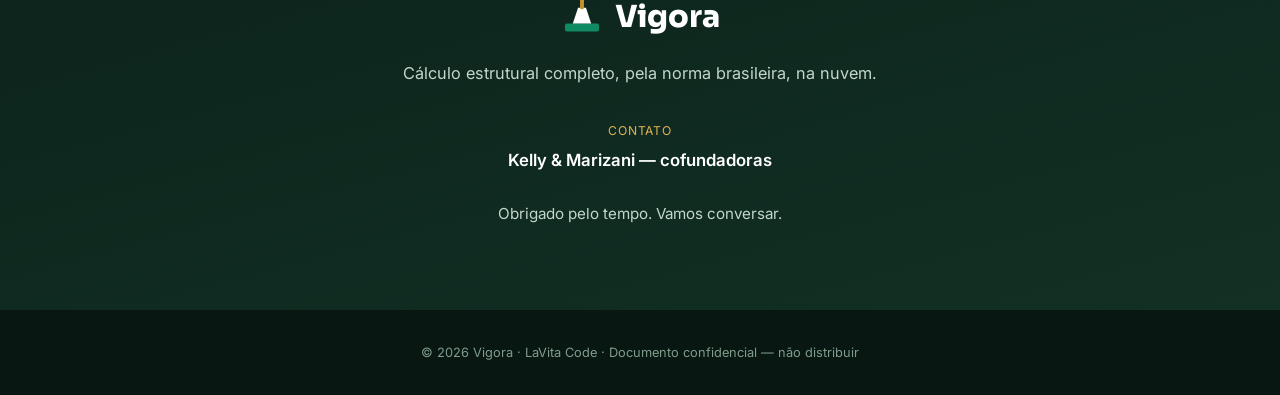
==== commit 5b9a8ba9: "Honesty fix: 'construido e testado' (not 'validado'), reframe technical risk as done + market valida" ====
--- a/investor-deck.html
+++ b/investor-deck.html
@@ -4,7 +4,7 @@
 <meta charset="UTF-8" />
 <meta name="viewport" content="width=device-width, initial-scale=1.0" />
 <title>Vigora — Material Confidencial para Investidor</title>
-<meta name="description" content="Vigora — SaaS de cálculo estrutural pela NBR. Produto validado, pronto para lançar." />
+<meta name="description" content="Vigora — SaaS de cálculo estrutural pela NBR. Produto construído e testado, pronto para lançar." />
 <meta name="robots" content="noindex, nofollow" />
 <link rel="preconnect" href="https://fonts.googleapis.com" />
 <link rel="preconnect" href="https://fonts.gstatic.com" crossorigin />
@@ -255,7 +255,7 @@
     <nav class="nav__links">
       <a href="#problema">Problema</a>
       <a href="#produto">Produto</a>
-      <a href="#validacao">Validação</a>
+      <a href="#validacao">O que está pronto</a>
       <a href="#respostas">Respostas</a>
       <a href="#retorno">Retorno</a>
       <a class="nav__pill" href="#proposta">A proposta</a>
@@ -269,7 +269,7 @@
     <div class="hero__inner">
       <div class="hero__tag"><span></span> Confidencial · material para investidor · Julho 2026</div>
       <h1 class="hero__title">O cálculo estrutural pela NBR<br>que cabe no bolso do engenheiro — <em>pronto para lançar</em>.</h1>
-      <p class="hero__sub">Produzimos, testamos e validamos uma plataforma que dimensiona estruturas pela norma brasileira e entrega o memorial de cálculo em PDF. O risco técnico já foi vencido. Falta o lançamento — e é sobre isso que viemos conversar.</p>
+      <p class="hero__sub">Construímos e testamos uma plataforma que dimensiona estruturas pela norma brasileira e entrega o memorial de cálculo em PDF. A parte cara — construir o produto — já está feita. Falta levar ao mercado, e é sobre isso que viemos conversar.</p>
       <div class="hero__cta">
         <a class="btn btn--primary" href="https://fundah.lavitacode.com.br" target="_blank">Ver a plataforma funcionando ↗</a>
         <a class="btn btn--ghost" href="#respostas">Suas perguntas, respondidas ↓</a>
@@ -342,17 +342,17 @@
 <section class="section section--dark" id="validacao">
   <div class="container">
     <div class="eyebrow">O que já está pronto</div>
-    <h2 class="s-title">Produzido, testado e validado.<br>O risco técnico já foi vencido.</h2>
-    <p class="s-sub">Ainda não lançamos comercialmente — e isso é uma vantagem para quem entra agora. O que a maioria das startups ainda vai gastar meses (e capital) construindo, no Vigora já existe e funciona.</p>
+    <h2 class="s-title">Construído e testado contra a norma.<br>O motor funciona ponta a ponta.</h2>
+    <p class="s-sub">Cada módulo foi conferido contra exemplos de cálculo da própria NBR e coberto por testes automatizados. A parte mais cara e demorada de uma startup — construir o produto — no Vigora já está feita.</p>
 
     <div class="proof-grid">
-      <div class="pf"><div class="pf__n">50+</div><div class="pf__l">Módulos NBR em produção</div></div>
+      <div class="pf"><div class="pf__n">50+</div><div class="pf__l">Módulos NBR construídos</div></div>
       <div class="pf"><div class="pf__n">400+</div><div class="pf__l">Testes automatizados verdes</div></div>
-      <div class="pf"><div class="pf__n">847</div><div class="pf__l">Memoriais gerados em validação</div></div>
+      <div class="pf"><div class="pf__n">847</div><div class="pf__l">Memoriais gerados nos testes</div></div>
       <div class="pf"><div class="pf__n">100%</div><div class="pf__l">Na nuvem, sem instalar</div></div>
     </div>
 
-    <div class="proof-note"><strong>O que o capital NÃO precisa financiar:</strong> construir o produto. Ele já está pronto e validado. O capital financia o <strong>lançamento e a primeira venda</strong> — a etapa de menor risco de execução, não a de maior.</div>
+    <div class="proof-note"><strong>Onde está o risco — e onde não está.</strong> O risco técnico (construir e fazer o cálculo bater com a norma) é o mais caro e demorado de uma startup, e essa parte já passou. Falta o risco de mercado: o primeiro cliente pagante. E é aqui que está a oportunidade — <strong>quem entra agora entra antes desse salto</strong>. Depois da primeira venda, o preço de entrada não é mais este.</div>
   </div>
 </section>
 
@@ -427,7 +427,7 @@
       <div class="fitem"><div class="fitem__k">1 · CNPJ</div><div class="fitem__v"><span class="tag tag--soon">A constituir</span> Primeiro marco da rodada — aberto logo após a captação.</div></div>
       <div class="fitem"><div class="fitem__k">2 · Registro</div><div class="fitem__v"><span class="tag tag--soon">Previsto</span> Marca (R$ 880) e registro de software (R$ 1.350) no INPI.</div></div>
       <div class="fitem"><div class="fitem__k">3 · Patente</div><div class="fitem__v"><span class="tag tag--yes">N/A — correto</span> Software não se patenteia no Brasil. Protege-se por registro de software + marca.</div></div>
-      <div class="fitem"><div class="fitem__k">4 · Clientes</div><div class="fitem__v"><span class="tag tag--no">0</span> Produto ainda não lançado. 847 memoriais gerados em validação.</div></div>
+      <div class="fitem"><div class="fitem__k">4 · Clientes</div><div class="fitem__v"><span class="tag tag--no">0</span> Produto ainda não lançado. 847 memoriais de cálculo gerados nos testes.</div></div>
       <div class="fitem"><div class="fitem__k">5 · Faturamento</div><div class="fitem__v"><span class="tag tag--no">R$ 0</span> Pré-lançamento. A rodada financia a primeira venda.</div></div>
       <div class="fitem"><div class="fitem__k">6 · Margem bruta</div><div class="fitem__v"><span class="tag tag--soon">Projetada</span> Sem receita ainda. Estrutura SaaS projeta margem alta (80–90%).</div></div>
       <div class="fitem"><div class="fitem__k">7 · Margem líquida</div><div class="fitem__v"><span class="tag tag--soon">Projetada</span> Custos cobertos pela dedicação do trio, não por caixa — não drena dinheiro.</div></div>
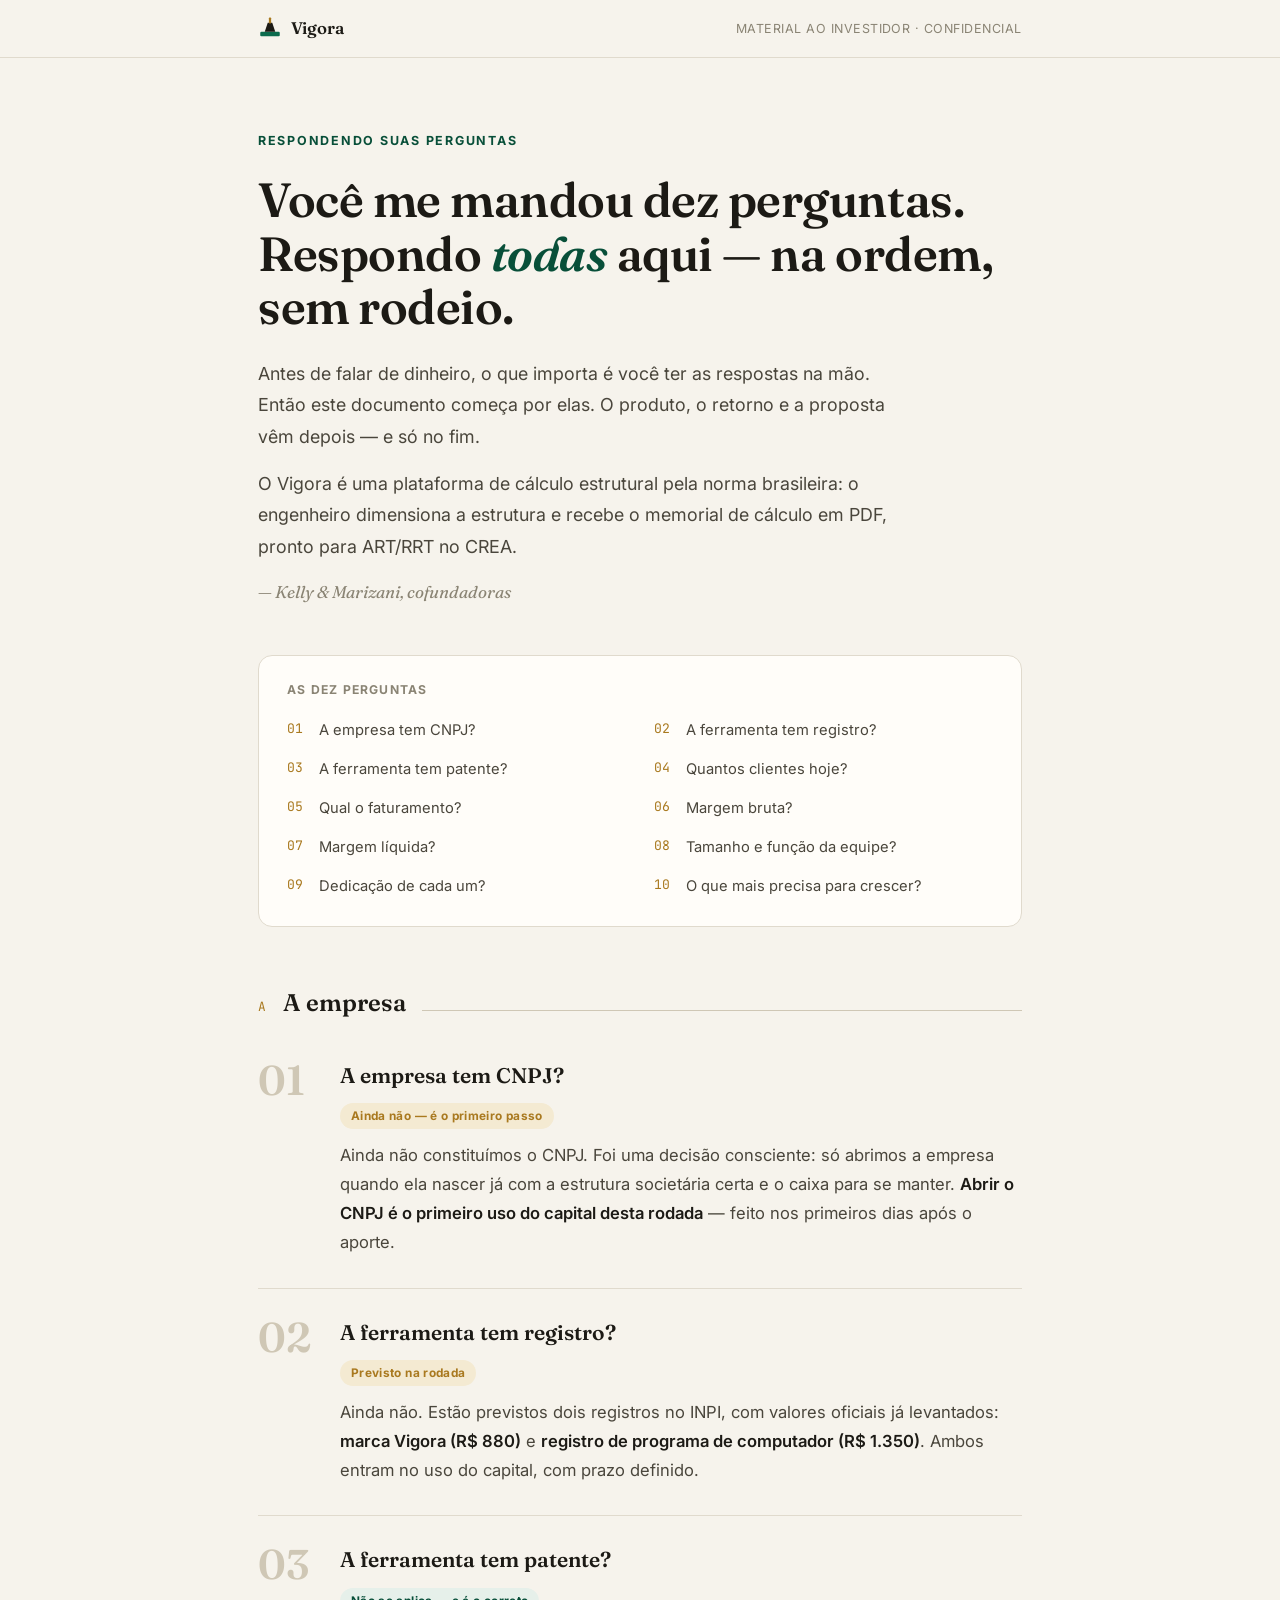
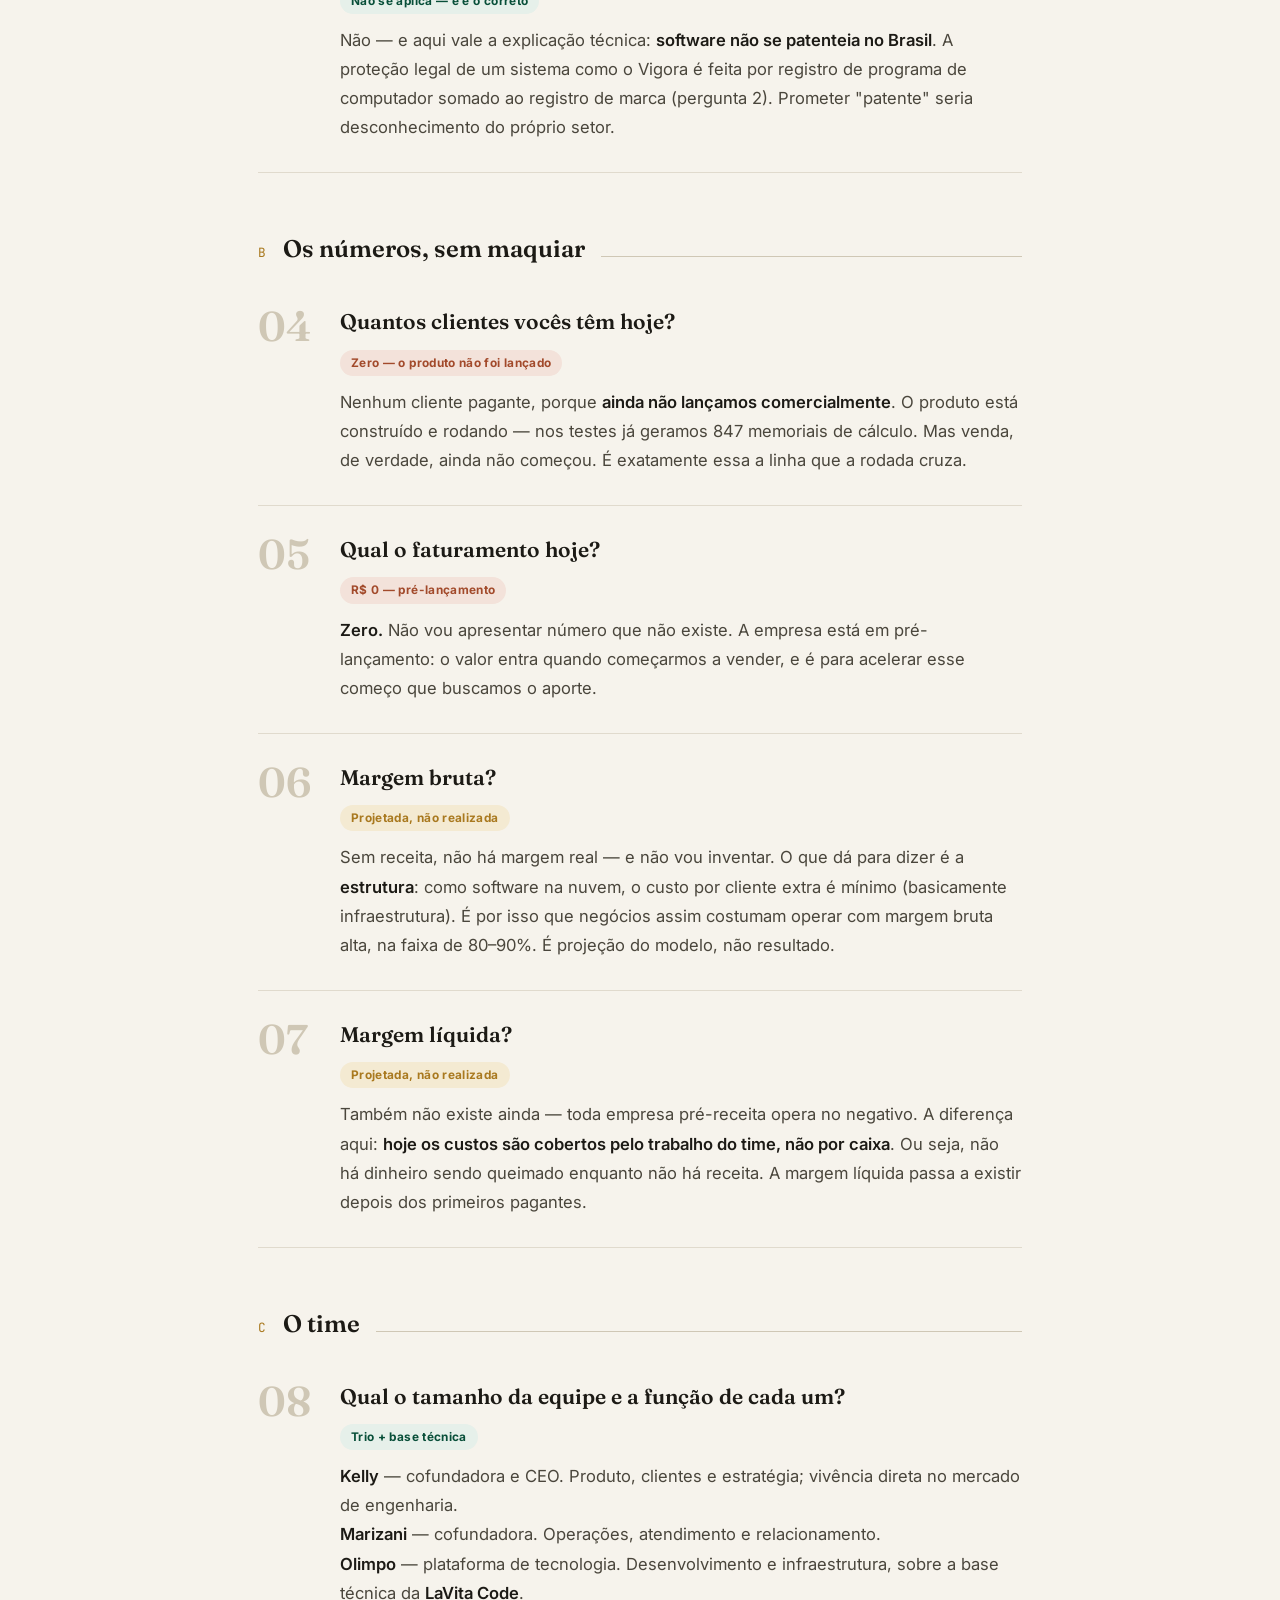
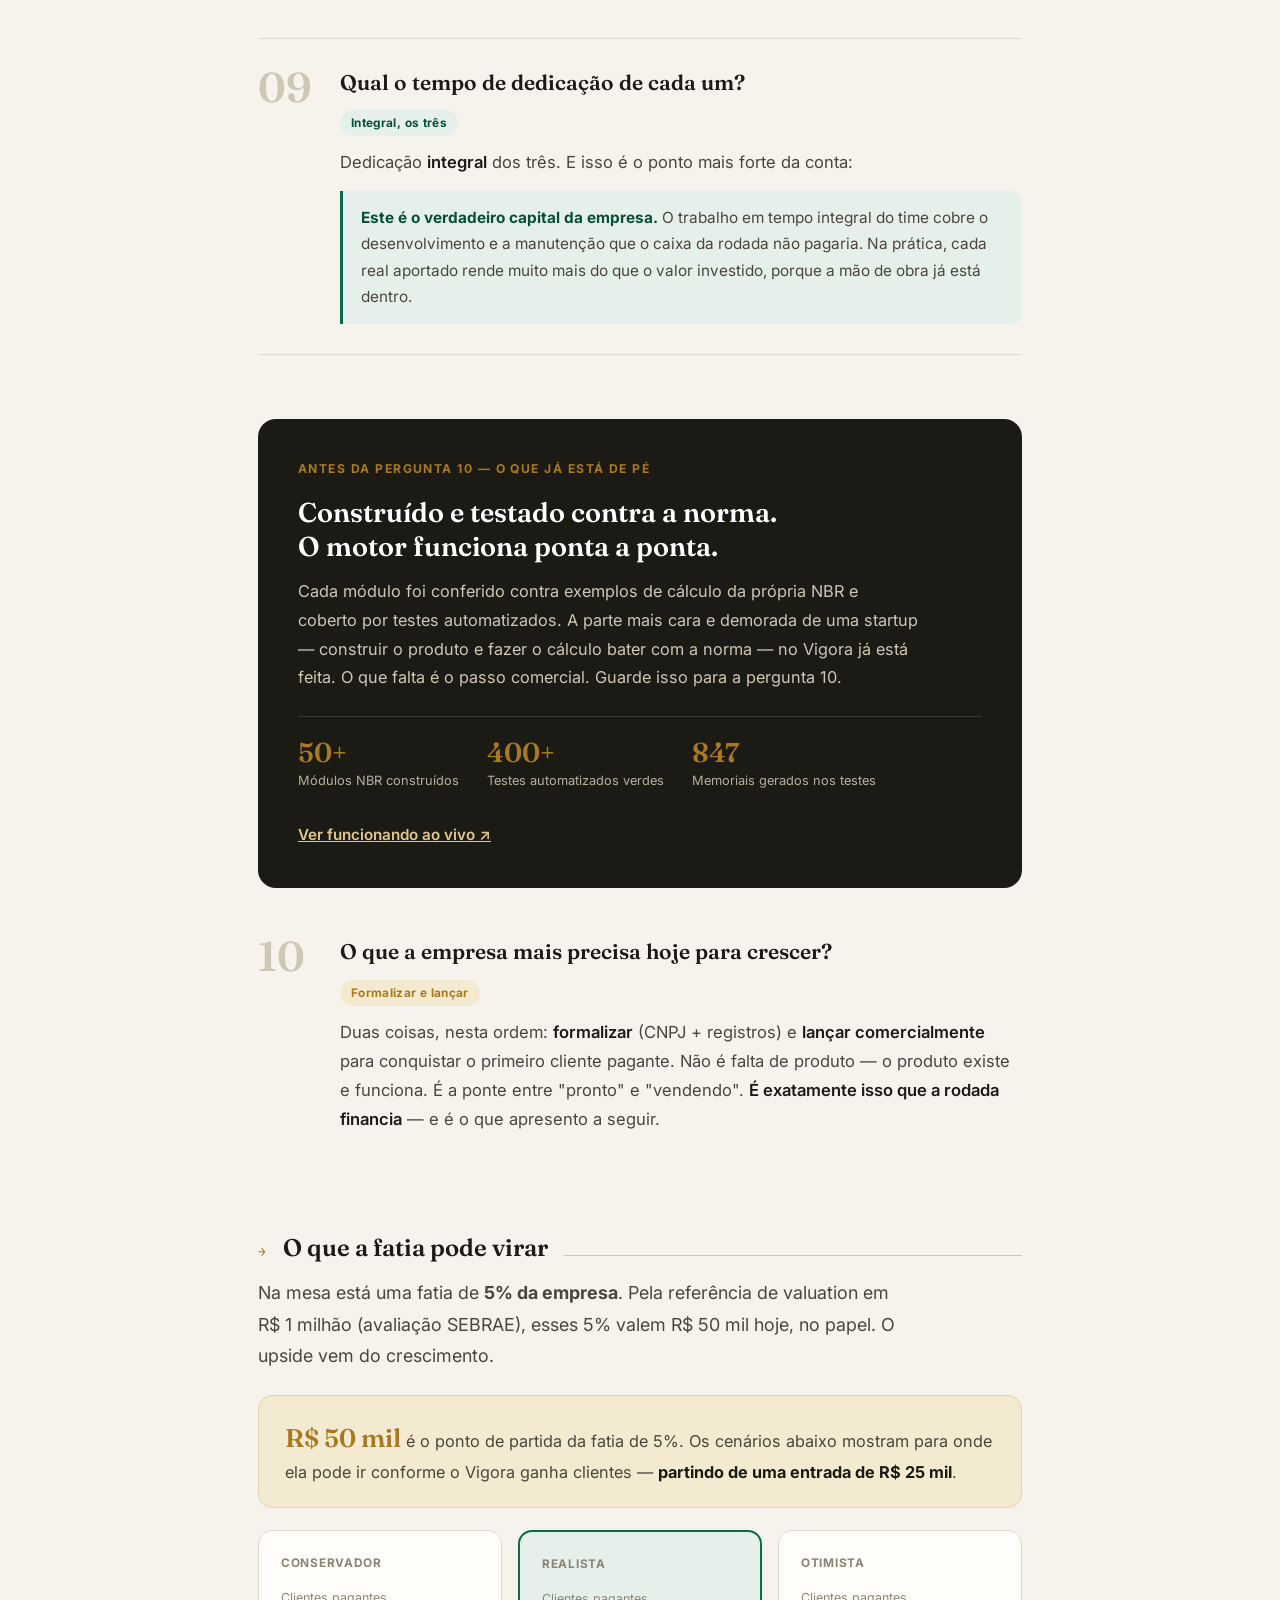
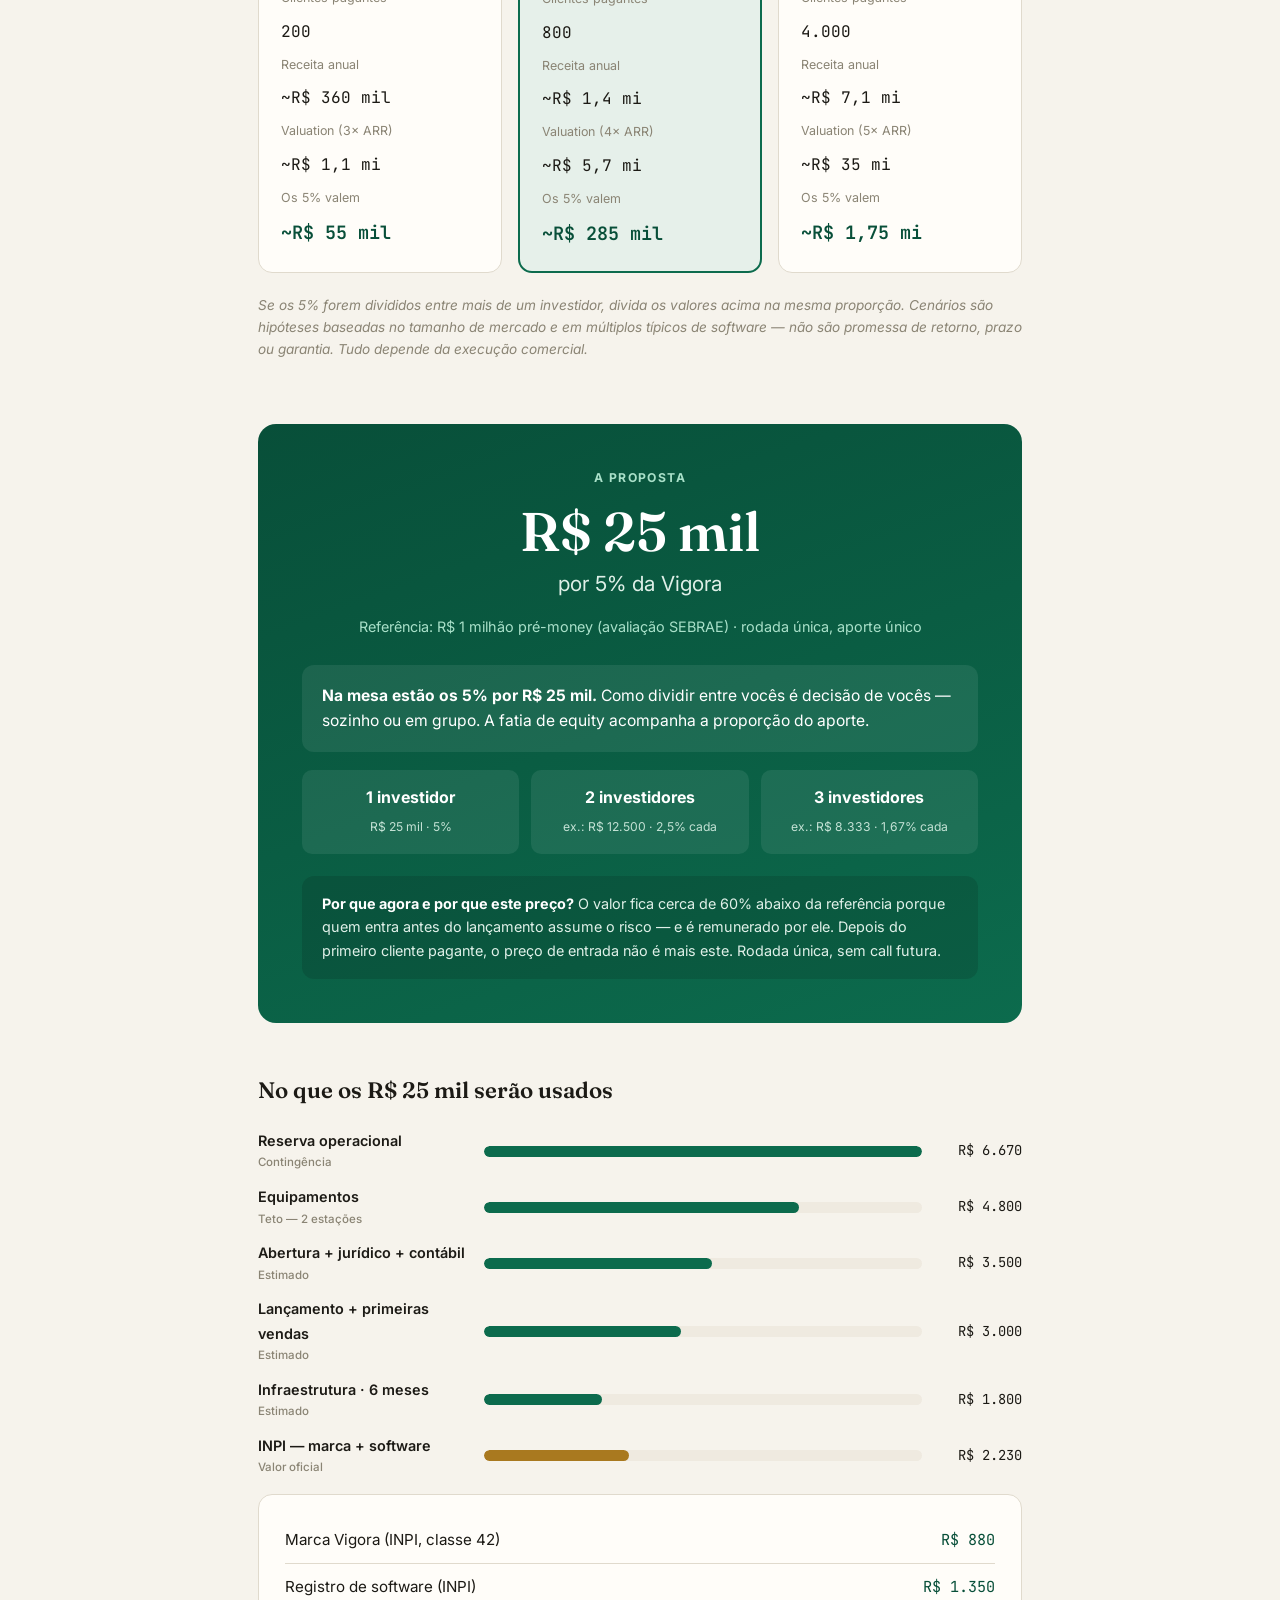
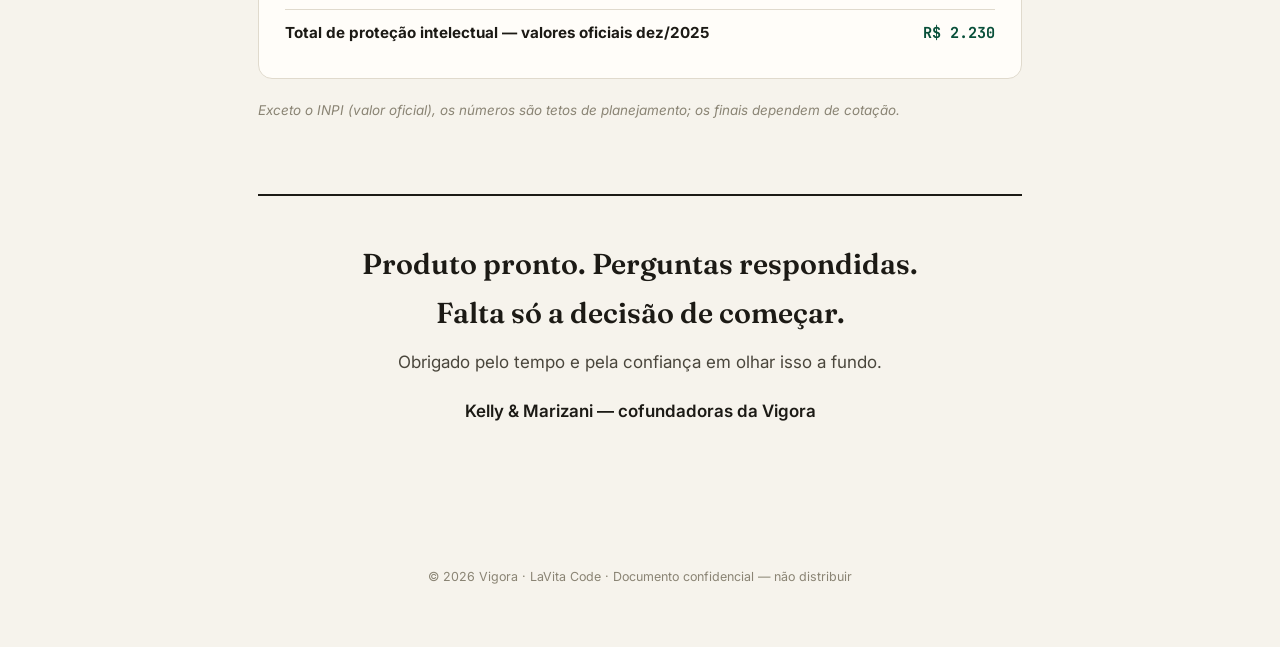
==== commit 712c9c4d: "Reframe as editorial investor letter/dossier: 10 questions as long-form spine (not marketing landing" ====
--- a/investor-deck.html
+++ b/investor-deck.html
@@ -3,566 +3,381 @@
 <head>
 <meta charset="UTF-8" />
 <meta name="viewport" content="width=device-width, initial-scale=1.0" />
-<title>Vigora — Material Confidencial para Investidor</title>
-<meta name="description" content="Vigora — SaaS de cálculo estrutural pela NBR. Produto construído e testado, pronto para lançar." />
+<title>Vigora — Carta ao Investidor (Confidencial)</title>
+<meta name="description" content="Vigora — respostas diretas às perguntas do investidor e proposta de rodada inicial." />
 <meta name="robots" content="noindex, nofollow" />
 <link rel="preconnect" href="https://fonts.googleapis.com" />
 <link rel="preconnect" href="https://fonts.gstatic.com" crossorigin />
-<link href="https://fonts.googleapis.com/css2?family=Sora:wght@400;500;600;700;800&family=Inter:wght@400;500;600;700&family=JetBrains+Mono:wght@500;600&display=swap" rel="stylesheet" />
+<link href="https://fonts.googleapis.com/css2?family=Fraunces:ital,opsz,wght@0,9..144,400;0,9..144,500;0,9..144,600;0,9..144,700;1,9..144,400&family=Inter:wght@400;500;600;700&family=JetBrains+Mono:wght@500&display=swap" rel="stylesheet" />
 <style>
 /* ═══════════════════════════════════════════════════════
-   TOKENS — Vigora Investor (paleta ESMERALDA + DOURADO)
-   Psicologia: verde = crescimento/confiança/dinheiro;
-   dourado = valor/premium/ação. Distinto do SEBRAE (azul+laranja).
+   VIGORA — Carta ao Investidor (dossiê editorial)
+   Estética de DOCUMENTO, não de landing. Papel + tinta + serifa.
    ═══════════════════════════════════════════════════════ */
 :root{
-  --forest:#0c231b; --forest-2:#123024; --pine:#16382a;
-  --emerald:#0f8a63; --emerald-d:#0b6e4f; --emerald-l:#1aa878; --emerald-tint:#e7f4ee;
-  --gold:#c8912f; --gold-d:#a9781f; --gold-l:#e0b24f; --gold-tint:#f8f0dd;
-  --cream:#f7f5f0; --surface:#ffffff; --surface-2:#eef0ea; --border:#e3e2d8; --border-2:#d3d3c6;
-  --ink:#14231c; --text:#233029; --text-2:#5a665e; --text-3:#8a938a;
-  --ok:#0f8a63; --alert:#c0562f; --alert-tint:#f8e9e2; --warn-tint:#f8f0dd;
-  --sh-sm:0 1px 2px rgba(12,35,27,.05),0 2px 8px rgba(12,35,27,.05);
-  --sh-md:0 8px 24px rgba(12,35,27,.09); --sh-lg:0 22px 50px rgba(12,35,27,.16);
-  --r-sm:8px; --r-md:14px; --r-lg:20px; --r-pill:999px;
-  --disp:'Sora',sans-serif; --sans:'Inter',-apple-system,sans-serif; --mono:'JetBrains Mono',monospace;
-  --maxw:1080px; --ease:cubic-bezier(.22,.61,.36,1);
+  --paper:#f6f3ec; --paper-2:#efeae0; --card:#fffdf9;
+  --ink:#1c1a15; --ink-soft:#4a463c; --muted:#8a8474; --line:#e0dacd; --line-2:#cfc7b5;
+  --green:#0c6b4d; --green-d:#084f39; --green-tint:#e6f0ea;
+  --gold:#a9791f; --gold-tint:#f4ead2;
+  --red:#a24a2b;
+  --serif:'Fraunces',Georgia,serif; --sans:'Inter',-apple-system,sans-serif; --mono:'JetBrains Mono',monospace;
+  --maxw:820px; --ease:cubic-bezier(.22,.61,.36,1);
 }
 *,*::before,*::after{box-sizing:border-box;margin:0;padding:0;}
 html{scroll-behavior:smooth;}
-body{font-family:var(--sans);background:var(--cream);color:var(--text);line-height:1.65;font-size:16px;-webkit-font-smoothing:antialiased;}
-a{color:var(--emerald-d);text-decoration:none;} a:hover{text-decoration:underline;}
-.container{max-width:var(--maxw);margin:0 auto;padding:0 24px;}
-.section{padding:76px 0;}
-.section--alt{background:var(--surface);}
-.section--soft{background:var(--emerald-tint);}
-.section--gold{background:var(--gold-tint);}
-.section--dark{background:linear-gradient(165deg,var(--forest) 0%,var(--forest-2) 100%);color:#fff;}
-
-/* NAV */
-.nav{position:sticky;top:0;z-index:100;background:rgba(247,245,240,.92);backdrop-filter:blur(10px);border-bottom:1px solid var(--border);}
-.nav__inner{max-width:var(--maxw);margin:0 auto;padding:0 24px;height:62px;display:flex;align-items:center;justify-content:space-between;}
-.nav__logo{display:flex;align-items:center;gap:10px;font-family:var(--disp);font-weight:700;font-size:1.2rem;color:var(--forest);letter-spacing:-.01em;}
-.nav__logo svg{width:30px;height:30px;}
-.nav__links{display:flex;gap:4px;align-items:center;}
-.nav__links a{padding:6px 13px;border-radius:var(--r-pill);font-size:.84rem;font-weight:500;color:var(--text-2);}
-.nav__links a:hover{background:var(--emerald-tint);color:var(--emerald-d);text-decoration:none;}
-.nav__pill{background:var(--gold)!important;color:#fff!important;font-weight:600!important;}
-
-/* HERO */
-.hero{background:linear-gradient(160deg,var(--forest) 0%,var(--forest-2) 55%,var(--pine) 100%);color:#fff;padding:100px 0 84px;position:relative;overflow:hidden;}
-.hero::before{content:'';position:absolute;inset:0;background:radial-gradient(ellipse 70% 55% at 76% 38%,rgba(26,168,120,.22) 0%,transparent 70%);pointer-events:none;}
-.hero__inner{position:relative;max-width:840px;}
-.hero__tag{display:inline-flex;align-items:center;gap:8px;background:rgba(255,255,255,.1);border:1px solid rgba(255,255,255,.18);border-radius:var(--r-pill);padding:6px 15px;font-size:.76rem;font-weight:600;letter-spacing:.05em;text-transform:uppercase;color:#a7e0c9;margin-bottom:22px;}
-.hero__tag span{width:6px;height:6px;border-radius:50%;background:var(--gold-l);}
-.hero__title{font-family:var(--disp);font-size:clamp(2.1rem,4.8vw,3.3rem);font-weight:800;line-height:1.1;letter-spacing:-.02em;margin-bottom:20px;}
-.hero__title em{color:var(--gold-l);font-style:normal;}
-.hero__sub{font-size:1.12rem;color:#c2d6cc;line-height:1.7;margin-bottom:30px;max-width:660px;}
-.hero__cta{display:flex;gap:12px;flex-wrap:wrap;}
-.btn{display:inline-flex;align-items:center;gap:8px;padding:13px 26px;border-radius:var(--r-pill);font-weight:600;font-size:.95rem;transition:all .18s var(--ease);border:none;cursor:pointer;}
-.btn--primary{background:var(--gold);color:#fff;}
-.btn--primary:hover{background:var(--gold-d);transform:translateY(-1px);text-decoration:none;color:#fff;box-shadow:0 8px 20px rgba(200,145,47,.35);}
-.btn--ghost{background:rgba(255,255,255,.1);color:#fff;border:1px solid rgba(255,255,255,.25);}
-.btn--ghost:hover{background:rgba(255,255,255,.18);text-decoration:none;color:#fff;}
-.hero__conf{font-size:.8rem;color:#7f9c8c;font-style:italic;margin-top:20px;}
-.hero__proof{display:flex;gap:28px;margin-top:36px;flex-wrap:wrap;}
-.hproof__n{font-family:var(--disp);font-size:1.8rem;font-weight:800;color:var(--gold-l);line-height:1;}
-.hproof__l{font-size:.78rem;color:#a7e0c9;margin-top:4px;}
-
-/* SECTION HEAD */
-.eyebrow{display:inline-block;font-size:.75rem;font-weight:700;letter-spacing:.1em;text-transform:uppercase;color:var(--emerald-d);margin-bottom:14px;}
-.section--dark .eyebrow{color:var(--gold-l);}
-.s-title{font-family:var(--disp);font-size:clamp(1.6rem,3.2vw,2.3rem);font-weight:700;letter-spacing:-.02em;line-height:1.15;margin-bottom:14px;color:var(--ink);}
-.section--dark .s-title{color:#fff;}
-.s-sub{font-size:1.05rem;color:var(--text-2);max-width:660px;line-height:1.7;}
-.section--dark .s-sub{color:#c2d6cc;}
-
-/* PROBLEMA — PAS */
-.problem-grid{display:grid;grid-template-columns:repeat(3,1fr);gap:18px;margin-top:44px;}
-.pcard{background:var(--surface);border:1px solid var(--border);border-radius:var(--r-md);padding:26px;box-shadow:var(--sh-sm);}
-.pcard__ic{font-size:1.7rem;margin-bottom:12px;}
-.pcard__t{font-family:var(--disp);font-weight:600;font-size:1.02rem;margin-bottom:6px;color:var(--ink);}
-.pcard__d{font-size:.9rem;color:var(--text-2);line-height:1.6;}
-.pcard--flag{border-color:var(--alert);background:var(--alert-tint);}
-.agitate{margin-top:28px;padding:22px 26px;border-radius:var(--r-lg);background:var(--ink);color:#dfeae3;font-size:1.02rem;line-height:1.7;}
-.agitate strong{color:var(--gold-l);}
-
-/* STEPS */
-.steps{display:grid;grid-template-columns:repeat(4,1fr);gap:14px;margin-top:44px;}
-.step{background:var(--surface);border:1px solid var(--border);border-radius:var(--r-md);padding:22px;box-shadow:var(--sh-sm);}
-.step__n{width:38px;height:38px;border-radius:10px;background:var(--emerald-tint);color:var(--emerald-d);font-family:var(--disp);font-weight:700;display:flex;align-items:center;justify-content:center;margin-bottom:14px;}
-.step--accent .step__n{background:var(--emerald);color:#fff;}
-.step__t{font-family:var(--disp);font-weight:600;font-size:.98rem;margin-bottom:6px;color:var(--ink);}
-.step__d{font-size:.86rem;color:var(--text-2);line-height:1.55;}
-.mods{display:flex;flex-wrap:wrap;gap:10px;margin-top:32px;}
-.mod{background:var(--surface);border:1px solid var(--border);border-radius:var(--r-pill);padding:7px 16px;font-size:.85rem;color:var(--text);font-weight:500;}
-.mod b{font-family:var(--mono);font-size:.78rem;color:var(--emerald-d);font-weight:600;}
-
-/* PROVA / VALIDAÇÃO */
-.proof-grid{display:grid;grid-template-columns:repeat(4,1fr);gap:16px;margin-top:44px;}
-.pf{background:rgba(255,255,255,.06);border:1px solid rgba(255,255,255,.14);border-radius:var(--r-md);padding:24px;text-align:center;}
-.pf__n{font-family:var(--disp);font-size:2rem;font-weight:800;color:var(--gold-l);line-height:1;}
-.pf__l{font-size:.82rem;color:#c2d6cc;margin-top:8px;}
-.proof-note{margin-top:26px;padding:18px 22px;border-radius:var(--r-md);background:rgba(26,168,120,.14);border-left:4px solid var(--emerald-l);font-size:.95rem;color:#dfeae3;line-height:1.65;}
-.proof-note strong{color:#fff;}
-
-/* DIFERENCIAL */
-.edge-grid{display:grid;grid-template-columns:repeat(3,1fr);gap:20px;margin-top:44px;}
-.edge__n{font-family:var(--disp);font-size:2.3rem;font-weight:800;color:var(--emerald);line-height:1;margin-bottom:8px;}
-.edge__t{font-family:var(--disp);font-weight:600;font-size:1.05rem;color:var(--ink);margin-bottom:6px;}
-.edge__d{font-size:.92rem;color:var(--text-2);line-height:1.6;}
-
-/* MERCADO */
-.market{display:grid;grid-template-columns:1fr 1fr;gap:40px;align-items:center;margin-top:44px;}
-.funnel{display:flex;flex-direction:column;}
-.frow{display:flex;align-items:center;gap:14px;padding:16px 20px;border-radius:var(--r-sm);margin-bottom:8px;}
-.frow--tam{background:var(--emerald-tint);} .frow--sam{background:#d5ebe0;} .frow--som{background:var(--ink);color:#fff;}
-.flab{font-size:.72rem;font-weight:700;letter-spacing:.06em;color:var(--text-3);width:38px;}
-.frow--som .flab{color:var(--gold-l);}
-.fn{font-family:var(--disp);font-size:1.4rem;font-weight:700;color:var(--ink);}
-.frow--som .fn{color:#fff;}
-.fd{font-size:.8rem;color:var(--text-2);} .frow--som .fd{color:#c2d6cc;}
-.market-side .big{font-family:var(--disp);font-size:1.3rem;font-weight:700;color:var(--ink);margin-bottom:10px;}
-.market-side p{font-size:.95rem;color:var(--text-2);line-height:1.7;}
-
-/* PLANOS */
-.plans{display:grid;grid-template-columns:repeat(4,1fr);gap:14px;margin-top:44px;}
-.plan{background:var(--surface);border:1px solid var(--border);border-radius:var(--r-lg);padding:24px;display:flex;flex-direction:column;box-shadow:var(--sh-sm);}
-.plan--feat{border-color:var(--emerald);border-width:2px;background:linear-gradient(160deg,var(--emerald-tint) 0%,#fff 60%);position:relative;}
-.plan__badge{position:absolute;top:-11px;left:50%;transform:translateX(-50%);background:var(--emerald);color:#fff;font-size:.68rem;font-weight:700;letter-spacing:.05em;text-transform:uppercase;padding:3px 12px;border-radius:var(--r-pill);white-space:nowrap;}
-.plan__name{font-size:.74rem;font-weight:700;text-transform:uppercase;letter-spacing:.06em;color:var(--text-3);margin-bottom:8px;}
-.plan__price{font-family:var(--disp);font-size:1.7rem;font-weight:800;color:var(--ink);line-height:1;}
-.plan__price span{font-size:.8rem;font-weight:500;color:var(--text-3);font-family:var(--sans);}
-.plan__price--free{color:var(--emerald);}
-.plan__d{font-size:.8rem;color:var(--text-2);margin:10px 0 14px;flex:1;}
-.plan__f{list-style:none;display:flex;flex-direction:column;gap:6px;}
-.plan__f li{font-size:.8rem;display:flex;gap:7px;color:var(--text-2);}
-.plan__f li::before{content:'✓';color:var(--emerald);font-weight:700;}
-
-/* TIME */
-.team{display:grid;grid-template-columns:repeat(3,1fr);gap:20px;margin-top:44px;}
-.member{background:var(--surface);border:1px solid var(--border);border-radius:var(--r-lg);padding:26px;text-align:center;box-shadow:var(--sh-sm);}
-.member__av{width:66px;height:66px;border-radius:50%;margin:0 auto 14px;display:flex;align-items:center;justify-content:center;font-size:1.6rem;}
-.av--k{background:linear-gradient(135deg,#f0d9a8,#c8912f);} .av--m{background:linear-gradient(135deg,#a7d9c2,#0f8a63);} .av--o{background:linear-gradient(135deg,#bfe3d3,#16382a);}
-.member__role{font-size:.72rem;font-weight:700;text-transform:uppercase;letter-spacing:.05em;color:var(--emerald-d);margin-bottom:4px;}
-.member__name{font-family:var(--disp);font-size:1.05rem;font-weight:700;color:var(--ink);margin-bottom:8px;}
-.member__d{font-size:.85rem;color:var(--text-2);line-height:1.55;}
-.member__ded{display:inline-block;margin-top:12px;background:var(--emerald-tint);color:var(--emerald-d);font-size:.74rem;font-weight:700;border-radius:var(--r-pill);padding:3px 12px;}
-.skin{margin-top:28px;padding:22px 24px;border-radius:var(--r-lg);background:var(--ink);color:#dfeae3;font-size:.95rem;line-height:1.7;}
-.skin strong{color:var(--gold-l);}
-
-/* FICHA (10 perguntas) */
-.ficha{display:grid;grid-template-columns:repeat(2,1fr);gap:14px;margin-top:44px;}
-.fitem{background:var(--surface);border:1px solid var(--border);border-radius:var(--r-md);padding:18px 20px;display:flex;align-items:flex-start;gap:14px;box-shadow:var(--sh-sm);}
-.fitem__k{font-size:.8rem;font-weight:700;color:var(--text-3);text-transform:uppercase;letter-spacing:.04em;min-width:128px;padding-top:2px;}
-.fitem__v{font-size:.93rem;color:var(--ink);line-height:1.5;flex:1;}
-.fitem__v .tag{display:inline-block;font-size:.72rem;font-weight:700;border-radius:var(--r-pill);padding:2px 10px;margin-right:6px;}
-.tag--no{background:var(--alert-tint);color:var(--alert);}
-.tag--soon{background:var(--gold-tint);color:var(--gold-d);}
-.tag--yes{background:var(--emerald-tint);color:var(--emerald-d);}
-.ficha-note{margin-top:20px;font-size:.86rem;color:var(--text-2);font-style:italic;}
-
-/* IP tabela */
-.ip-table{width:100%;border-collapse:collapse;margin-top:40px;border-radius:var(--r-lg);overflow:hidden;box-shadow:var(--sh-md);font-size:.9rem;}
-.ip-table th{background:var(--ink);color:#fff;padding:14px 20px;text-align:left;font-size:.8rem;font-weight:600;}
-.ip-table td{padding:14px 20px;border-bottom:1px solid var(--border);background:var(--surface);}
-.ip-table tr:last-child td{border-bottom:none;}
-.ip-table tr.tot td{background:var(--emerald-tint);font-weight:700;}
-.ip-table tr.tot td:first-child{border-left:4px solid var(--emerald);}
-.tag-off{background:var(--emerald-tint);color:var(--emerald-d);border-radius:var(--r-pill);padding:3px 10px;font-size:.76rem;font-weight:700;white-space:nowrap;}
-.tag-soon2{background:var(--gold-tint);color:var(--gold-d);border-radius:var(--r-pill);padding:3px 10px;font-size:.76rem;font-weight:700;white-space:nowrap;}
-
-/* RETORNO — cenários (anchoring + upside) */
-.ret-anchor{display:flex;align-items:center;gap:20px;flex-wrap:wrap;margin-top:40px;padding:24px 28px;border-radius:var(--r-lg);background:var(--gold-tint);border:1px solid var(--gold);}
-.ret-anchor__big{font-family:var(--disp);font-size:2rem;font-weight:800;color:var(--gold-d);}
-.ret-anchor__t{font-size:.95rem;color:var(--text-2);flex:1;min-width:240px;line-height:1.6;}
-.ret-anchor__t strong{color:var(--ink);}
-.scen{display:grid;grid-template-columns:repeat(3,1fr);gap:18px;margin-top:24px;}
-.scard{background:var(--surface);border:1px solid var(--border);border-radius:var(--r-lg);padding:24px;box-shadow:var(--sh-sm);}
-.scard--mid{border-color:var(--emerald);border-width:2px;background:linear-gradient(160deg,var(--emerald-tint) 0%,#fff 60%);}
-.scard__tag{font-size:.72rem;font-weight:700;text-transform:uppercase;letter-spacing:.06em;color:var(--text-3);margin-bottom:14px;}
-.scard dl{display:flex;flex-direction:column;gap:9px;}
-.scard dt{font-size:.76rem;color:var(--text-3);}
-.scard dd{font-family:var(--mono);font-size:1.02rem;font-weight:600;color:var(--ink);}
-.scard dd.hl{color:var(--emerald-d);font-size:1.15rem;}
-
-/* PROPOSTA (só no fim) */
-.offer{background:rgba(255,255,255,.06);border:1px solid rgba(255,255,255,.14);border-radius:var(--r-lg);padding:44px;text-align:center;margin-top:40px;}
-.offer__big{font-family:var(--disp);font-size:clamp(2.3rem,6vw,3.6rem);font-weight:800;color:var(--gold-l);line-height:1;}
-.offer__eq{font-size:1.35rem;font-weight:600;color:#fff;margin-top:6px;}
-.offer__ref{font-size:.92rem;color:#c2d6cc;margin-top:16px;}
-.offer__split{margin-top:24px;padding:16px 20px;border-radius:var(--r-md);background:rgba(255,255,255,.06);font-size:.95rem;color:#dfeae3;line-height:1.6;}
-.offer__split strong{color:#fff;}
-.offer__tickets{display:grid;grid-template-columns:repeat(3,1fr);gap:14px;margin-top:20px;}
-.tk{background:rgba(255,255,255,.07);border-radius:var(--r-md);padding:16px;}
-.tk__n{font-family:var(--mono);font-size:1.2rem;font-weight:600;color:#fff;}
-.tk__l{font-size:.74rem;color:#c2d6cc;margin-top:4px;}
-.offer__why{margin-top:28px;padding:20px 24px;border-radius:var(--r-md);background:rgba(200,145,47,.16);border:1px solid rgba(200,145,47,.35);font-size:.92rem;color:#f3e6cd;line-height:1.7;text-align:left;}
-.offer__why strong{color:#fff;}
+body{font-family:var(--sans);background:var(--paper);color:var(--ink);line-height:1.7;font-size:17px;-webkit-font-smoothing:antialiased;}
+a{color:var(--green-d);}
+
+/* barra topo minimalista — não é nav de marketing */
+.topbar{border-bottom:1px solid var(--line);background:var(--paper);}
+.topbar__in{max-width:var(--maxw);margin:0 auto;padding:14px 28px;display:flex;align-items:center;justify-content:space-between;font-size:.78rem;letter-spacing:.04em;color:var(--muted);text-transform:uppercase;}
+.topbar__brand{display:flex;align-items:center;gap:9px;font-family:var(--serif);font-weight:600;font-size:1.05rem;color:var(--ink);text-transform:none;letter-spacing:0;}
+.topbar__brand svg{width:24px;height:24px;}
+
+.doc{max-width:var(--maxw);margin:0 auto;padding:0 28px;}
+
+/* ABERTURA — carta */
+.open{padding:72px 0 8px;}
+.open__kicker{font-size:.78rem;font-weight:700;letter-spacing:.14em;text-transform:uppercase;color:var(--green-d);margin-bottom:22px;}
+.open__h{font-family:var(--serif);font-weight:600;font-size:clamp(2rem,4.6vw,3rem);line-height:1.12;letter-spacing:-.01em;margin-bottom:24px;}
+.open__h em{font-style:italic;color:var(--green-d);}
+.open__p{font-size:1.12rem;color:var(--ink-soft);line-height:1.75;max-width:640px;margin-bottom:16px;}
+.open__sign{font-family:var(--serif);font-style:italic;color:var(--muted);margin-top:8px;}
+
+/* índice das perguntas */
+.toc{margin:40px 0 8px;padding:24px 28px;background:var(--card);border:1px solid var(--line);border-radius:14px;}
+.toc__t{font-size:.76rem;font-weight:700;letter-spacing:.1em;text-transform:uppercase;color:var(--muted);margin-bottom:14px;}
+.toc__grid{display:grid;grid-template-columns:1fr 1fr;gap:8px 28px;}
+.toc__i{display:flex;gap:12px;font-size:.92rem;color:var(--ink-soft);padding:3px 0;}
+.toc__i a{color:var(--ink-soft);text-decoration:none;}
+.toc__i a:hover{color:var(--green-d);}
+.toc__n{font-family:var(--mono);color:var(--gold);font-size:.82rem;min-width:20px;}
+
+/* divisor de bloco */
+.block-div{margin:56px 0 8px;display:flex;align-items:baseline;gap:16px;}
+.block-div__n{font-family:var(--mono);font-size:.8rem;color:var(--gold);letter-spacing:.1em;}
+.block-div__t{font-family:var(--serif);font-size:1.5rem;font-weight:600;color:var(--ink);}
+.block-div__rule{flex:1;height:1px;background:var(--line-2);}
+
+/* Q&A — espinha do documento (long-form, editorial) */
+.qa{padding:30px 0;border-bottom:1px solid var(--line);display:grid;grid-template-columns:74px 1fr;gap:8px;}
+.qa:last-of-type{border-bottom:none;}
+.qa__num{font-family:var(--serif);font-size:2.6rem;font-weight:600;color:var(--line-2);line-height:.9;}
+.qa__q{font-family:var(--serif);font-size:1.32rem;font-weight:600;color:var(--ink);line-height:1.25;margin-bottom:12px;}
+.qa__a{font-size:1.04rem;color:var(--ink-soft);line-height:1.75;}
+.qa__a strong{color:var(--ink);font-weight:600;}
+.qa__chip{display:inline-block;font-size:.74rem;font-weight:700;letter-spacing:.03em;padding:3px 11px;border-radius:999px;margin-bottom:12px;}
+.chip-no{background:#f3e2da;color:var(--red);}
+.chip-soon{background:var(--gold-tint);color:var(--gold);}
+.chip-yes{background:var(--green-tint);color:var(--green-d);}
+.qa__hi{margin-top:14px;padding:14px 18px;border-left:3px solid var(--green);background:var(--green-tint);border-radius:0 10px 10px 0;font-size:.96rem;color:var(--ink-soft);}
+.qa__hi strong{color:var(--green-d);}
+
+/* PRODUTO — contexto compacto (não landing) */
+.ctx{margin-top:64px;padding:40px;background:var(--ink);color:#eee7d6;border-radius:18px;}
+.ctx__k{font-size:.76rem;font-weight:700;letter-spacing:.12em;text-transform:uppercase;color:var(--gold);margin-bottom:16px;}
+.ctx__h{font-family:var(--serif);font-size:1.7rem;font-weight:600;color:#fff;line-height:1.25;margin-bottom:14px;}
+.ctx__p{font-size:1.02rem;color:#cfc7b5;line-height:1.75;max-width:620px;margin-bottom:24px;}
+.ctx__proof{display:flex;flex-wrap:wrap;gap:28px;padding-top:22px;border-top:1px solid rgba(255,255,255,.12);}
+.ctx__pn{font-family:var(--serif);font-size:1.7rem;font-weight:600;color:var(--gold);line-height:1;}
+.ctx__pl{font-size:.8rem;color:#b8b09c;margin-top:4px;}
+.ctx__link{color:#e2c98a;font-weight:600;font-size:.95rem;}
+
+/* RETORNO — editorial, base 5% */
+.ret{margin-top:64px;}
+.ret__anchor{margin-top:24px;padding:22px 26px;background:var(--gold-tint);border:1px solid #e6d5a8;border-radius:14px;font-size:1.02rem;color:var(--ink-soft);line-height:1.6;}
+.ret__anchor strong{color:var(--ink);}
+.ret__anchor .big{font-family:var(--serif);font-size:1.6rem;font-weight:600;color:var(--gold);}
+.scen{display:grid;grid-template-columns:repeat(3,1fr);gap:16px;margin-top:22px;}
+.sc{background:var(--card);border:1px solid var(--line);border-radius:14px;padding:22px;}
+.sc--mid{border-color:var(--green);border-width:2px;background:var(--green-tint);}
+.sc__t{font-size:.74rem;font-weight:700;text-transform:uppercase;letter-spacing:.06em;color:var(--muted);margin-bottom:14px;}
+.sc dl{display:flex;flex-direction:column;gap:9px;}
+.sc dt{font-size:.78rem;color:var(--muted);}
+.sc dd{font-family:var(--mono);font-size:1rem;color:var(--ink);}
+.sc dd.hl{color:var(--green-d);font-size:1.15rem;font-weight:600;}
+.fine{margin-top:22px;font-size:.85rem;color:var(--muted);line-height:1.6;font-style:italic;}
+
+/* PROPOSTA — o pedido, editorial */
+.ask{margin-top:64px;padding:44px;background:linear-gradient(160deg,var(--green-d) 0%,var(--green) 100%);color:#fff;border-radius:18px;text-align:center;}
+.ask__k{font-size:.76rem;font-weight:700;letter-spacing:.12em;text-transform:uppercase;color:#a9e0c9;margin-bottom:16px;}
+.ask__big{font-family:var(--serif);font-size:clamp(2.4rem,6vw,3.4rem);font-weight:600;line-height:1;}
+.ask__eq{font-size:1.3rem;margin-top:6px;color:#dff0e8;}
+.ask__ref{font-size:.9rem;color:#a9e0c9;margin-top:14px;}
+.ask__table{margin-top:26px;padding:18px 20px;background:rgba(255,255,255,.08);border-radius:12px;font-size:.98rem;line-height:1.6;text-align:left;}
+.ask__table strong{color:#fff;}
+.ask__opts{display:grid;grid-template-columns:repeat(3,1fr);gap:12px;margin-top:18px;}
+.ask__opt{background:rgba(255,255,255,.08);border-radius:10px;padding:14px;}
+.ask__opt b{display:block;font-size:1rem;}
+.ask__opt span{font-size:.76rem;color:#c4e2d5;}
+.ask__why{margin-top:22px;font-size:.9rem;color:#dff0e8;line-height:1.65;text-align:left;background:rgba(0,0,0,.12);padding:16px 20px;border-radius:12px;}
+.ask__why strong{color:#fff;}
 
 /* USO DO CAPITAL */
-.cap{display:flex;flex-direction:column;gap:12px;margin-top:40px;}
-.cap-row{display:grid;grid-template-columns:230px 1fr 90px;gap:16px;align-items:center;}
-.cap-lbl{font-size:.88rem;font-weight:600;color:var(--ink);}
-.cap-lbl small{display:block;font-size:.72rem;font-weight:500;color:var(--text-3);}
-.cap-track{background:var(--surface-2);border-radius:var(--r-pill);height:12px;overflow:hidden;}
-.cap-fill{height:100%;border-radius:var(--r-pill);background:var(--emerald);}
+.use{margin-top:48px;}
+.use__h{font-family:var(--serif);font-size:1.4rem;font-weight:600;margin-bottom:20px;}
+.cap{display:flex;flex-direction:column;gap:12px;}
+.cap-row{display:grid;grid-template-columns:210px 1fr 84px;gap:16px;align-items:center;}
+.cap-lbl{font-size:.9rem;font-weight:600;color:var(--ink);}
+.cap-lbl small{display:block;font-size:.72rem;font-weight:500;color:var(--muted);}
+.cap-track{background:var(--paper-2);border-radius:999px;height:11px;overflow:hidden;}
+.cap-fill{height:100%;border-radius:999px;background:var(--green);}
 .cap-fill--gold{background:var(--gold);}
-.cap-val{font-family:var(--mono);font-size:.86rem;font-weight:600;text-align:right;color:var(--ink);}
-.disclaimer{margin-top:28px;padding:16px 20px;border-radius:var(--r-md);background:var(--surface-2);border-left:3px solid var(--text-3);font-size:.84rem;color:var(--text-2);}
-
-/* FECHAMENTO */
-.closing{background:linear-gradient(165deg,var(--forest) 0%,var(--forest-2) 100%);color:#fff;text-align:center;padding:84px 24px;}
-.closing__logo{display:flex;align-items:center;justify-content:center;gap:12px;margin-bottom:18px;}
-.closing__logo svg{width:42px;height:42px;}
-.closing__t{font-family:var(--disp);font-size:1.9rem;font-weight:800;}
-.closing__tag{font-size:1.02rem;color:#c2d6cc;margin-top:8px;}
-.closing__c{margin-top:34px;}
-.closing__c-l{font-size:.76rem;text-transform:uppercase;letter-spacing:.06em;color:var(--gold-l);margin-bottom:6px;}
-.closing__c-v{font-size:1.05rem;font-weight:600;}
-.closing__note{margin-top:26px;font-size:.95rem;color:#c2d6cc;}
-.footer{background:#081711;color:#7f9c8c;padding:32px 24px;text-align:center;font-size:.8rem;}
-
-@media (max-width:860px){
-  .problem-grid,.steps,.edge-grid,.team,.market,.ficha,.scen,.proof-grid{grid-template-columns:1fr;}
-  .plans{grid-template-columns:1fr 1fr;}
-  .offer__tickets{grid-template-columns:1fr;}
-  .cap-row{grid-template-columns:1fr;gap:6px;} .cap-val{text-align:left;}
-  .nav__links a:not(.nav__pill){display:none;}
-}
-@media (max-width:560px){
-  .section{padding:52px 0;}
-  .plans{grid-template-columns:1fr;}
-  .offer{padding:28px;}
-  .fitem{flex-direction:column;gap:6px;} .fitem__k{min-width:0;}
-  .hero__proof{gap:20px;}
+.cap-val{font-family:var(--mono);font-size:.86rem;text-align:right;color:var(--ink);}
+.use__note{margin-top:20px;font-size:.84rem;color:var(--muted);font-style:italic;}
+
+/* IP inline */
+.ip{margin-top:16px;padding:22px 26px;background:var(--card);border:1px solid var(--line);border-radius:14px;}
+.ip__row{display:flex;justify-content:space-between;align-items:center;padding:10px 0;border-bottom:1px solid var(--line);font-size:.95rem;gap:12px;}
+.ip__row:last-child{border-bottom:none;font-weight:700;}
+.ip__row span.v{font-family:var(--mono);color:var(--green-d);}
+
+/* fecho */
+.close{margin:72px 0;padding:44px 0;border-top:2px solid var(--ink);text-align:center;}
+.close__h{font-family:var(--serif);font-size:1.8rem;font-weight:600;margin-bottom:10px;}
+.close__p{color:var(--ink-soft);}
+.close__c{margin-top:20px;font-weight:600;}
+.foot{padding:24px 0 60px;text-align:center;font-size:.78rem;color:var(--muted);}
+
+@media (max-width:640px){
+  .toc__grid{grid-template-columns:1fr;}
+  .qa{grid-template-columns:52px 1fr;}
+  .qa__num{font-size:2rem;}
+  .scen,.ask__opts{grid-template-columns:1fr;}
+  .cap-row{grid-template-columns:1fr;gap:5px;} .cap-val{text-align:left;}
+  .ctx,.ask{padding:28px;}
 }
 </style>
 </head>
 <body>
 
-<!-- NAV -->
-<header class="nav">
-  <div class="nav__inner">
-    <a class="nav__logo" href="#">
+<div class="topbar">
+  <div class="topbar__in">
+    <div class="topbar__brand">
       <svg viewBox="0 0 32 32" fill="none" aria-label="Vigora">
-        <rect x="3" y="21" width="26" height="6" rx="1.5" fill="#0f8a63"/>
-        <path d="M9 21 L13 9 H19 L23 21 Z" fill="#0c231b"/>
-        <rect x="14.5" y="2" width="3" height="8" rx="1" fill="#c8912f"/>
+        <rect x="3" y="21" width="26" height="6" rx="1.5" fill="#0c6b4d"/>
+        <path d="M9 21 L13 9 H19 L23 21 Z" fill="#1c1a15"/>
+        <rect x="14.5" y="2" width="3" height="8" rx="1" fill="#a9791f"/>
       </svg>
       Vigora
-    </a>
-    <nav class="nav__links">
-      <a href="#problema">Problema</a>
-      <a href="#produto">Produto</a>
-      <a href="#validacao">O que está pronto</a>
-      <a href="#respostas">Respostas</a>
-      <a href="#retorno">Retorno</a>
-      <a class="nav__pill" href="#proposta">A proposta</a>
-    </nav>
+    </div>
+    <div>Material ao investidor · Confidencial</div>
   </div>
-</header>
-
-<!-- HERO — produto, sem pedir dinheiro -->
-<section class="hero">
-  <div class="container">
-    <div class="hero__inner">
-      <div class="hero__tag"><span></span> Confidencial · material para investidor · Julho 2026</div>
-      <h1 class="hero__title">O cálculo estrutural pela NBR<br>que cabe no bolso do engenheiro — <em>pronto para lançar</em>.</h1>
-      <p class="hero__sub">Construímos e testamos uma plataforma que dimensiona estruturas pela norma brasileira e entrega o memorial de cálculo em PDF. A parte cara — construir o produto — já está feita. Falta levar ao mercado, e é sobre isso que viemos conversar.</p>
-      <div class="hero__cta">
-        <a class="btn btn--primary" href="https://fundah.lavitacode.com.br" target="_blank">Ver a plataforma funcionando ↗</a>
-        <a class="btn btn--ghost" href="#respostas">Suas perguntas, respondidas ↓</a>
+</div>
+
+<div class="doc">
+
+  <!-- ABERTURA — carta direta -->
+  <section class="open">
+    <div class="open__kicker">Respondendo suas perguntas</div>
+    <h1 class="open__h">Você me mandou dez perguntas.<br>Respondo <em>todas</em> aqui — na ordem,<br>sem rodeio.</h1>
+    <p class="open__p">Antes de falar de dinheiro, o que importa é você ter as respostas na mão. Então este documento começa por elas. O produto, o retorno e a proposta vêm depois — e só no fim.</p>
+    <p class="open__p">O Vigora é uma plataforma de cálculo estrutural pela norma brasileira: o engenheiro dimensiona a estrutura e recebe o memorial de cálculo em PDF, pronto para ART/RRT no CREA.</p>
+    <p class="open__sign">— Kelly & Marizani, cofundadoras</p>
+  </section>
+
+  <!-- ÍNDICE -->
+  <nav class="toc" aria-label="As dez perguntas">
+    <div class="toc__t">As dez perguntas</div>
+    <div class="toc__grid">
+      <div class="toc__i"><span class="toc__n">01</span><a href="#q1">A empresa tem CNPJ?</a></div>
+      <div class="toc__i"><span class="toc__n">02</span><a href="#q2">A ferramenta tem registro?</a></div>
+      <div class="toc__i"><span class="toc__n">03</span><a href="#q3">A ferramenta tem patente?</a></div>
+      <div class="toc__i"><span class="toc__n">04</span><a href="#q4">Quantos clientes hoje?</a></div>
+      <div class="toc__i"><span class="toc__n">05</span><a href="#q5">Qual o faturamento?</a></div>
+      <div class="toc__i"><span class="toc__n">06</span><a href="#q6">Margem bruta?</a></div>
+      <div class="toc__i"><span class="toc__n">07</span><a href="#q7">Margem líquida?</a></div>
+      <div class="toc__i"><span class="toc__n">08</span><a href="#q8">Tamanho e função da equipe?</a></div>
+      <div class="toc__i"><span class="toc__n">09</span><a href="#q9">Dedicação de cada um?</a></div>
+      <div class="toc__i"><span class="toc__n">10</span><a href="#q10">O que mais precisa para crescer?</a></div>
+    </div>
+  </nav>
+
+  <!-- BLOCO A — A EMPRESA -->
+  <div class="block-div"><span class="block-div__n">A</span><span class="block-div__t">A empresa</span><span class="block-div__rule"></span></div>
+
+  <section class="qa" id="q1">
+    <div class="qa__num">01</div>
+    <div>
+      <div class="qa__q">A empresa tem CNPJ?</div>
+      <span class="qa__chip chip-soon">Ainda não — é o primeiro passo</span>
+      <div class="qa__a">Ainda não constituímos o CNPJ. Foi uma decisão consciente: só abrimos a empresa quando ela nascer já com a estrutura societária certa e o caixa para se manter. <strong>Abrir o CNPJ é o primeiro uso do capital desta rodada</strong> — feito nos primeiros dias após o aporte.</div>
+    </div>
+  </section>
+
+  <section class="qa" id="q2">
+    <div class="qa__num">02</div>
+    <div>
+      <div class="qa__q">A ferramenta tem registro?</div>
+      <span class="qa__chip chip-soon">Previsto na rodada</span>
+      <div class="qa__a">Ainda não. Estão previstos dois registros no INPI, com valores oficiais já levantados: <strong>marca Vigora (R$ 880)</strong> e <strong>registro de programa de computador (R$ 1.350)</strong>. Ambos entram no uso do capital, com prazo definido.</div>
+    </div>
+  </section>
+
+  <section class="qa" id="q3">
+    <div class="qa__num">03</div>
+    <div>
+      <div class="qa__q">A ferramenta tem patente?</div>
+      <span class="qa__chip chip-yes">Não se aplica — e é o correto</span>
+      <div class="qa__a">Não — e aqui vale a explicação técnica: <strong>software não se patenteia no Brasil</strong>. A proteção legal de um sistema como o Vigora é feita por registro de programa de computador somado ao registro de marca (pergunta 2). Prometer "patente" seria desconhecimento do próprio setor.</div>
+    </div>
+  </section>
+
+  <!-- BLOCO B — OS NÚMEROS -->
+  <div class="block-div"><span class="block-div__n">B</span><span class="block-div__t">Os números, sem maquiar</span><span class="block-div__rule"></span></div>
+
+  <section class="qa" id="q4">
+    <div class="qa__num">04</div>
+    <div>
+      <div class="qa__q">Quantos clientes vocês têm hoje?</div>
+      <span class="qa__chip chip-no">Zero — o produto não foi lançado</span>
+      <div class="qa__a">Nenhum cliente pagante, porque <strong>ainda não lançamos comercialmente</strong>. O produto está construído e rodando — nos testes já geramos 847 memoriais de cálculo. Mas venda, de verdade, ainda não começou. É exatamente essa a linha que a rodada cruza.</div>
+    </div>
+  </section>
+
+  <section class="qa" id="q5">
+    <div class="qa__num">05</div>
+    <div>
+      <div class="qa__q">Qual o faturamento hoje?</div>
+      <span class="qa__chip chip-no">R$ 0 — pré-lançamento</span>
+      <div class="qa__a"><strong>Zero.</strong> Não vou apresentar número que não existe. A empresa está em pré-lançamento: o valor entra quando começarmos a vender, e é para acelerar esse começo que buscamos o aporte.</div>
+    </div>
+  </section>
+
+  <section class="qa" id="q6">
+    <div class="qa__num">06</div>
+    <div>
+      <div class="qa__q">Margem bruta?</div>
+      <span class="qa__chip chip-soon">Projetada, não realizada</span>
+      <div class="qa__a">Sem receita, não há margem real — e não vou inventar. O que dá para dizer é a <strong>estrutura</strong>: como software na nuvem, o custo por cliente extra é mínimo (basicamente infraestrutura). É por isso que negócios assim costumam operar com margem bruta alta, na faixa de 80–90%. É projeção do modelo, não resultado.</div>
+    </div>
+  </section>
+
+  <section class="qa" id="q7">
+    <div class="qa__num">07</div>
+    <div>
+      <div class="qa__q">Margem líquida?</div>
+      <span class="qa__chip chip-soon">Projetada, não realizada</span>
+      <div class="qa__a">Também não existe ainda — toda empresa pré-receita opera no negativo. A diferença aqui: <strong>hoje os custos são cobertos pelo trabalho do time, não por caixa</strong>. Ou seja, não há dinheiro sendo queimado enquanto não há receita. A margem líquida passa a existir depois dos primeiros pagantes.</div>
+    </div>
+  </section>
+
+  <!-- BLOCO C — O TIME -->
+  <div class="block-div"><span class="block-div__n">C</span><span class="block-div__t">O time</span><span class="block-div__rule"></span></div>
+
+  <section class="qa" id="q8">
+    <div class="qa__num">08</div>
+    <div>
+      <div class="qa__q">Qual o tamanho da equipe e a função de cada um?</div>
+      <span class="qa__chip chip-yes">Trio + base técnica</span>
+      <div class="qa__a">
+        <strong>Kelly</strong> — cofundadora e CEO. Produto, clientes e estratégia; vivência direta no mercado de engenharia.<br>
+        <strong>Marizani</strong> — cofundadora. Operações, atendimento e relacionamento.<br>
+        <strong>Olimpo</strong> — plataforma de tecnologia. Desenvolvimento e infraestrutura, sobre a base técnica da <strong>LaVita Code</strong>.
       </div>
-      <div class="hero__proof">
-        <div><div class="hproof__n">50+</div><div class="hproof__l">Módulos NBR prontos</div></div>
-        <div><div class="hproof__n">400+</div><div class="hproof__l">Testes verdes</div></div>
-        <div><div class="hproof__n">100×</div><div class="hproof__l">Mais barato que o desktop</div></div>
+    </div>
+  </section>
+
+  <section class="qa" id="q9">
+    <div class="qa__num">09</div>
+    <div>
+      <div class="qa__q">Qual o tempo de dedicação de cada um?</div>
+      <span class="qa__chip chip-yes">Integral, os três</span>
+      <div class="qa__a">Dedicação <strong>integral</strong> dos três. E isso é o ponto mais forte da conta:</div>
+      <div class="qa__hi"><strong>Este é o verdadeiro capital da empresa.</strong> O trabalho em tempo integral do time cobre o desenvolvimento e a manutenção que o caixa da rodada não pagaria. Na prática, cada real aportado rende muito mais do que o valor investido, porque a mão de obra já está dentro.</div>
+    </div>
+  </section>
+
+  <!-- BLOCO D — CONTEXTO DO PRODUTO (compacto) -->
+  <section class="ctx">
+    <div class="ctx__k">Antes da pergunta 10 — o que já está de pé</div>
+    <div class="ctx__h">Construído e testado contra a norma.<br>O motor funciona ponta a ponta.</div>
+    <p class="ctx__p">Cada módulo foi conferido contra exemplos de cálculo da própria NBR e coberto por testes automatizados. A parte mais cara e demorada de uma startup — construir o produto e fazer o cálculo bater com a norma — no Vigora já está feita. O que falta é o passo comercial. Guarde isso para a pergunta 10.</p>
+    <div class="ctx__proof">
+      <div><div class="ctx__pn">50+</div><div class="ctx__pl">Módulos NBR construídos</div></div>
+      <div><div class="ctx__pn">400+</div><div class="ctx__pl">Testes automatizados verdes</div></div>
+      <div><div class="ctx__pn">847</div><div class="ctx__pl">Memoriais gerados nos testes</div></div>
+      <div style="align-self:center;"><a class="ctx__link" href="https://fundah.lavitacode.com.br" target="_blank">Ver funcionando ao vivo ↗</a></div>
+    </div>
+  </section>
+
+  <!-- PERGUNTA 10 — ponte para o pedido -->
+  <section class="qa" id="q10" style="border-bottom:none;margin-top:20px;">
+    <div class="qa__num">10</div>
+    <div>
+      <div class="qa__q">O que a empresa mais precisa hoje para crescer?</div>
+      <span class="qa__chip chip-soon">Formalizar e lançar</span>
+      <div class="qa__a">Duas coisas, nesta ordem: <strong>formalizar</strong> (CNPJ + registros) e <strong>lançar comercialmente</strong> para conquistar o primeiro cliente pagante. Não é falta de produto — o produto existe e funciona. É a ponte entre "pronto" e "vendendo". <strong>É exatamente isso que a rodada financia</strong> — e é o que apresento a seguir.</div>
+    </div>
+  </section>
+
+  <!-- RETORNO -->
+  <section class="ret" id="retorno">
+    <div class="block-div"><span class="block-div__n">→</span><span class="block-div__t">O que a fatia pode virar</span><span class="block-div__rule"></span></div>
+    <p class="open__p" style="margin-top:8px;">Na mesa está uma fatia de <strong>5% da empresa</strong>. Pela referência de valuation em R$ 1 milhão (avaliação SEBRAE), esses 5% valem R$ 50 mil hoje, no papel. O upside vem do crescimento.</p>
+    <div class="ret__anchor"><span class="big">R$ 50 mil</span> é o ponto de partida da fatia de 5%. Os cenários abaixo mostram para onde ela pode ir conforme o Vigora ganha clientes — <strong>partindo de uma entrada de R$ 25 mil</strong>.</div>
+    <div class="scen">
+      <div class="sc">
+        <div class="sc__t">Conservador</div>
+        <dl><dt>Clientes pagantes</dt><dd>200</dd><dt>Receita anual</dt><dd>~R$ 360 mil</dd><dt>Valuation (3× ARR)</dt><dd>~R$ 1,1 mi</dd><dt>Os 5% valem</dt><dd class="hl">~R$ 55 mil</dd></dl>
       </div>
-      <p class="hero__conf">Documento confidencial — compartilhamento sob solicitação.</p>
-    </div>
-  </div>
-</section>
-
-<!-- PROBLEMA (PAS: problema + agitação) -->
-<section class="section" id="problema">
-  <div class="container">
-    <div class="eyebrow">O problema</div>
-    <h2 class="s-title">Sem memorial de cálculo, não sai ART.<br>Sem ART, a obra não anda.</h2>
-    <p class="s-sub">Todo projeto com estrutura calculada exige memorial técnico para o CREA. Hoje o engenheiro fica entre dois extremos ruins.</p>
-
-    <div class="problem-grid">
-      <div class="pcard pcard--flag">
-        <div class="pcard__ic">📋</div>
-        <div class="pcard__t">Planilha Excel: risco na conta</div>
-        <div class="pcard__d">Sem rastreabilidade normativa, sem PDF válido. O risco técnico fica 100% no engenheiro.</div>
+      <div class="sc sc--mid">
+        <div class="sc__t">Realista</div>
+        <dl><dt>Clientes pagantes</dt><dd>800</dd><dt>Receita anual</dt><dd>~R$ 1,4 mi</dd><dt>Valuation (4× ARR)</dt><dd>~R$ 5,7 mi</dd><dt>Os 5% valem</dt><dd class="hl">~R$ 285 mil</dd></dl>
       </div>
-      <div class="pcard pcard--flag">
-        <div class="pcard__ic">💸</div>
-        <div class="pcard__t">Desktop: R$ 15–50 mil/ano</div>
-        <div class="pcard__d">TQS, Eberick, CYPE — caros, só Windows, meses de treinamento. Fora do alcance da maioria.</div>
+      <div class="sc">
+        <div class="sc__t">Otimista</div>
+        <dl><dt>Clientes pagantes</dt><dd>4.000</dd><dt>Receita anual</dt><dd>~R$ 7,1 mi</dd><dt>Valuation (5× ARR)</dt><dd>~R$ 35 mi</dd><dt>Os 5% valem</dt><dd class="hl">~R$ 1,75 mi</dd></dl>
       </div>
-      <div class="pcard">
-        <div class="pcard__ic">🔀</div>
-        <div class="pcard__t">Ferramentas fragmentadas</div>
-        <div class="pcard__d">Fundação, concreto, aço e madeira em programas que não conversam. O erro mora na integração.</div>
-      </div>
-    </div>
-
-    <div class="agitate">São <strong>~150 mil engenheiros</strong> calculando estrutura no Brasil, a maioria ainda na planilha — assumindo risco técnico num documento que assina embaixo. O mercado não tem uma opção acessível, na nuvem, pela NBR. Até agora.</div>
-  </div>
-</section>
-
-<!-- PRODUTO -->
-<section class="section section--alt" id="produto">
-  <div class="container">
-    <div class="eyebrow">A solução</div>
-    <h2 class="s-title">Input mínimo. Resultado normativo.<br>Memorial de cálculo em segundos.</h2>
-    <p class="s-sub">O engenheiro informa o básico, o Vigora dimensiona pela NBR com as verificações de estado-limite e devolve o memorial pronto para revisar e entregar.</p>
-
-    <div class="steps">
-      <div class="step"><div class="step__n">1</div><div class="step__t">Escolhe o módulo</div><div class="step__d">Sapata, estaca, viga, pilar, laje, perfil metálico, madeira.</div></div>
-      <div class="step"><div class="step__n">2</div><div class="step__t">Informa o básico</div><div class="step__d">Cargas, geometria, material. Os defaults vêm da norma.</div></div>
-      <div class="step"><div class="step__n">3</div><div class="step__t">Resultado verificado</div><div class="step__d">Dimensionamento NBR com estado-limite, tensões e flechas.</div></div>
-      <div class="step step--accent"><div class="step__n">4</div><div class="step__t">Memorial + quantitativo</div><div class="step__d">PDF com memória passo-a-passo, pronto para ART/RRT.</div></div>
-    </div>
-
-    <div class="mods">
-      <span class="mod">Fundações <b>NBR 6122</b></span>
-      <span class="mod">Concreto <b>NBR 6118</b></span>
-      <span class="mod">Aço <b>NBR 8800</b></span>
-      <span class="mod">Madeira <b>NBR 7190</b></span>
-      <span class="mod">Geotecnia <b>NBR 6484</b></span>
-      <span class="mod">+ 45 módulos prontos</span>
-    </div>
-  </div>
-</section>
-
-<!-- VALIDAÇÃO (substitui "tração" — produto não lançado) -->
-<section class="section section--dark" id="validacao">
-  <div class="container">
-    <div class="eyebrow">O que já está pronto</div>
-    <h2 class="s-title">Construído e testado contra a norma.<br>O motor funciona ponta a ponta.</h2>
-    <p class="s-sub">Cada módulo foi conferido contra exemplos de cálculo da própria NBR e coberto por testes automatizados. A parte mais cara e demorada de uma startup — construir o produto — no Vigora já está feita.</p>
-
-    <div class="proof-grid">
-      <div class="pf"><div class="pf__n">50+</div><div class="pf__l">Módulos NBR construídos</div></div>
-      <div class="pf"><div class="pf__n">400+</div><div class="pf__l">Testes automatizados verdes</div></div>
-      <div class="pf"><div class="pf__n">847</div><div class="pf__l">Memoriais gerados nos testes</div></div>
-      <div class="pf"><div class="pf__n">100%</div><div class="pf__l">Na nuvem, sem instalar</div></div>
-    </div>
-
-    <div class="proof-note"><strong>Onde está o risco — e onde não está.</strong> O risco técnico (construir e fazer o cálculo bater com a norma) é o mais caro e demorado de uma startup, e essa parte já passou. Falta o risco de mercado: o primeiro cliente pagante. E é aqui que está a oportunidade — <strong>quem entra agora entra antes desse salto</strong>. Depois da primeira venda, o preço de entrada não é mais este.</div>
-  </div>
-</section>
-
-<!-- DIFERENCIAL -->
-<section class="section" id="diferencial">
-  <div class="container">
-    <div class="eyebrow">Por que ganha</div>
-    <h2 class="s-title">O que os concorrentes não têm,<br>por uma fração do preço.</h2>
-    <p class="s-sub">Nenhum SaaS web cobre a NBR completa. Os players da NBR são desktop e caros. O espaço no meio é o Vigora.</p>
-    <div class="edge-grid">
-      <div class="edge"><div class="edge__n">100×</div><div class="edge__t">Mais acessível</div><div class="edge__d">R$ 149/mês contra R$ 15–50 mil/ano das suítes de desktop.</div></div>
-      <div class="edge"><div class="edge__n">Web</div><div class="edge__t">Sem instalar nada</div><div class="edge__d">Qualquer dispositivo, sem dongle, sem exigir Windows.</div></div>
-      <div class="edge"><div class="edge__n">NBR</div><div class="edge__t">Norma brasileira completa</div><div class="edge__d">Do solo ao telhado — o que o SaaS estrangeiro não faz.</div></div>
-    </div>
-  </div>
-</section>
-
-<!-- MERCADO -->
-<section class="section section--soft" id="mercado">
-  <div class="container">
-    <div class="eyebrow">Mercado</div>
-    <h2 class="s-title">Grande, mal atendido<br>e com disposição a pagar provada.</h2>
-    <div class="market">
-      <div class="funnel">
-        <div class="frow frow--tam"><div class="flab">TAM</div><div><div class="fn">~150 mil</div><div class="fd">Quem calcula estrutura pela NBR no Brasil</div></div></div>
-        <div class="frow frow--sam"><div class="flab">SAM</div><div><div class="fn">~55 mil</div><div class="fd">Autônomos, recém-formados e PMEs sem suíte cara</div></div></div>
-        <div class="frow frow--som"><div class="flab">SOM</div><div><div class="fn">~4 mil</div><div class="fd">Meta realista com marketing ativo</div></div></div>
-      </div>
-      <div class="market-side">
-        <p class="big">O mercado já paga por isso.</p>
-        <p><strong>AltoQi (Eberick)</strong> fatura cerca de R$ 100 milhões/ano no Brasil, no desktop. <strong>SkyCiv</strong> (SaaS web, sem NBR) faz US$ 2,9 mi ARR. A demanda está provada — o vão está embaixo, onde o software caro não chega.</p>
-      </div>
-    </div>
-  </div>
-</section>
-
-<!-- MODELO DE RECEITA -->
-<section class="section section--alt" id="planos">
-  <div class="container">
-    <div class="eyebrow">Como o Vigora fatura</div>
-    <h2 class="s-title">Assinatura recorrente,<br>preço que cabe no autônomo.</h2>
-    <div class="plans">
-      <div class="plan"><div class="plan__name">Free</div><div class="plan__price plan__price--free">Grátis</div><p class="plan__d">Porta de entrada, converte para pago.</p><ul class="plan__f"><li>10 cálculos/mês</li><li>1 memorial PDF</li></ul></div>
-      <div class="plan plan--feat"><span class="plan__badge">Mais popular</span><div class="plan__name">Pro Solo</div><div class="plan__price">R$ 149<span>/mês</span></div><p class="plan__d">Para o engenheiro autônomo.</p><ul class="plan__f"><li>Cálculos ilimitados</li><li>Todos os módulos</li><li>Memorial + DXF</li></ul></div>
-      <div class="plan"><div class="plan__name">Pro</div><div class="plan__price">R$ 297<span>/mês</span></div><p class="plan__d">Escritórios com até 3 engenheiros.</p><ul class="plan__f"><li>Tudo do Solo</li><li>3 usuários</li><li>API REST</li></ul></div>
-      <div class="plan"><div class="plan__name">Equipe</div><div class="plan__price">R$ 597<span>/mês</span></div><p class="plan__d">Construtoras e escritórios médios.</p><ul class="plan__f"><li>Usuários ilimitados</li><li>Integração ERP</li><li>SLA 4h</li></ul></div>
-    </div>
-  </div>
-</section>
-
-<!-- TIME -->
-<section class="section" id="time">
-  <div class="container">
-    <div class="eyebrow">Quem está construindo</div>
-    <h2 class="s-title">Um trio em tempo integral<br>sobre uma base técnica sólida.</h2>
-    <div class="team">
-      <div class="member"><div class="member__av av--k">👩‍💼</div><div class="member__role">CEO &amp; Produto</div><div class="member__name">Kelly</div><p class="member__d">Produto, clientes e estratégia. Vivência direta no mercado AEC.</p><span class="member__ded">Integral</span></div>
-      <div class="member"><div class="member__av av--m">👩‍💻</div><div class="member__role">Operações</div><div class="member__name">Marizani</div><p class="member__d">Operação, atendimento e capacitação de novos usuários.</p><span class="member__ded">Integral</span></div>
-      <div class="member"><div class="member__av av--o">⚡</div><div class="member__role">Tecnologia / LaVita Code</div><div class="member__name">Olimpo</div><p class="member__d">Os 50+ módulos, desenvolvimento e infraestrutura. LaVita Code como base técnica.</p><span class="member__ded">Integral</span></div>
-    </div>
-    <div class="skin"><strong>Skin in the game:</strong> a dedicação integral do trio cobre desenvolvimento e manutenção que o caixa da rodada não pagaria. É trabalho real entrando todo dia — o que faz cada real investido render muito mais do que o valor aportado.</div>
-  </div>
-</section>
-
-<!-- RESPOSTAS — 10 perguntas -->
-<section class="section section--soft" id="respostas">
-  <div class="container">
-    <div class="eyebrow">Suas perguntas, respondidas</div>
-    <h2 class="s-title">A ficha da empresa, hoje.<br>Nada escondido.</h2>
-    <p class="s-sub">Você mandou dez perguntas. Aqui estão as dez, na ordem — inclusive o que ainda não existe.</p>
-    <div class="ficha">
-      <div class="fitem"><div class="fitem__k">1 · CNPJ</div><div class="fitem__v"><span class="tag tag--soon">A constituir</span> Primeiro marco da rodada — aberto logo após a captação.</div></div>
-      <div class="fitem"><div class="fitem__k">2 · Registro</div><div class="fitem__v"><span class="tag tag--soon">Previsto</span> Marca (R$ 880) e registro de software (R$ 1.350) no INPI.</div></div>
-      <div class="fitem"><div class="fitem__k">3 · Patente</div><div class="fitem__v"><span class="tag tag--yes">N/A — correto</span> Software não se patenteia no Brasil. Protege-se por registro de software + marca.</div></div>
-      <div class="fitem"><div class="fitem__k">4 · Clientes</div><div class="fitem__v"><span class="tag tag--no">0</span> Produto ainda não lançado. 847 memoriais de cálculo gerados nos testes.</div></div>
-      <div class="fitem"><div class="fitem__k">5 · Faturamento</div><div class="fitem__v"><span class="tag tag--no">R$ 0</span> Pré-lançamento. A rodada financia a primeira venda.</div></div>
-      <div class="fitem"><div class="fitem__k">6 · Margem bruta</div><div class="fitem__v"><span class="tag tag--soon">Projetada</span> Sem receita ainda. Estrutura SaaS projeta margem alta (80–90%).</div></div>
-      <div class="fitem"><div class="fitem__k">7 · Margem líquida</div><div class="fitem__v"><span class="tag tag--soon">Projetada</span> Custos cobertos pela dedicação do trio, não por caixa — não drena dinheiro.</div></div>
-      <div class="fitem"><div class="fitem__k">8 · Equipe</div><div class="fitem__v"><span class="tag tag--yes">Trio + base</span> Kelly (CEO/produto), Marizani (operações), Olimpo/LaVita Code (tecnologia).</div></div>
-      <div class="fitem"><div class="fitem__k">9 · Dedicação</div><div class="fitem__v"><span class="tag tag--yes">Integral</span> Os três em tempo integral.</div></div>
-      <div class="fitem"><div class="fitem__k">10 · O que precisa</div><div class="fitem__v"><span class="tag tag--soon">Lançar + vender</span> CNPJ, registros e a primeira validação comercial. Detalhe na proposta.</div></div>
-    </div>
-    <p class="ficha-note">As dez perguntas respondidas acima, na mesma ordem em que você as fez.</p>
-  </div>
-</section>
-
-<!-- FORMALIZAÇÃO / IP -->
-<section class="section section--alt">
-  <div class="container">
-    <div class="eyebrow">Formalização e propriedade intelectual</div>
-    <h2 class="s-title">O que formalizamos,<br>com valores oficiais.</h2>
-    <table class="ip-table">
-      <thead><tr><th>Item</th><th>Situação</th><th>Custo</th><th>Prazo</th></tr></thead>
-      <tbody>
-        <tr><td>CNPJ</td><td><span class="tag-soon2">A constituir</span></td><td>Abertura + contábil</td><td>Imediato</td></tr>
-        <tr><td>Marca Vigora (INPI, classe 42)</td><td><span class="tag-soon2">A registrar</span></td><td><span class="tag-off">R$ 880</span></td><td>30 dias</td></tr>
-        <tr><td>Registro de software (INPI)</td><td><span class="tag-soon2">A registrar</span></td><td><span class="tag-off">R$ 1.350</span></td><td>60 dias</td></tr>
-        <tr class="tot"><td>Total de proteção intelectual</td><td>—</td><td>R$ 2.230</td><td>Tabela INPI dez/2025</td></tr>
-      </tbody>
-    </table>
-  </div>
-</section>
-
-<!-- RETORNO — upside da fatia de 5% (o que está na mesa) -->
-<section class="section section--gold" id="retorno">
-  <div class="container">
-    <div class="eyebrow">O retorno</div>
-    <h2 class="s-title">O que 5% da Vigora pode virar.</h2>
-    <p class="s-sub">A fatia oferecida nesta rodada é de <strong>5% da empresa</strong>. Com a referência de valuation em R$ 1 milhão pré-money (avaliação SEBRAE), esses 5% valem R$ 50 mil hoje, no papel. O upside vem do crescimento.</p>
-
-    <div class="ret-anchor">
-      <div class="ret-anchor__big">R$ 50 mil</div>
-      <div class="ret-anchor__t">é quanto valem <strong>5% da empresa</strong> pela referência de R$ 1 milhão — o ponto de partida da fatia. Os cenários abaixo mostram para onde ela pode ir conforme o Vigora cresce.</div>
-    </div>
-
-    <div class="scen">
-      <div class="scard">
-        <div class="scard__tag">Conservador</div>
-        <dl>
-          <dt>Clientes pagantes</dt><dd>200</dd>
-          <dt>Receita anual (ARR)</dt><dd>~R$ 360 mil</dd>
-          <dt>Valuation (3× ARR)</dt><dd>~R$ 1,1 mi</dd>
-          <dt>Os 5% valem</dt><dd class="hl">~R$ 55 mil</dd>
-        </dl>
-      </div>
-      <div class="scard scard--mid">
-        <div class="scard__tag">Realista</div>
-        <dl>
-          <dt>Clientes pagantes</dt><dd>800</dd>
-          <dt>Receita anual (ARR)</dt><dd>~R$ 1,4 mi</dd>
-          <dt>Valuation (4× ARR)</dt><dd>~R$ 5,7 mi</dd>
-          <dt>Os 5% valem</dt><dd class="hl">~R$ 285 mil</dd>
-        </dl>
-      </div>
-      <div class="scard">
-        <div class="scard__tag">Otimista</div>
-        <dl>
-          <dt>Clientes pagantes</dt><dd>4.000</dd>
-          <dt>Receita anual (ARR)</dt><dd>~R$ 7,1 mi</dd>
-          <dt>Valuation (5× ARR)</dt><dd>~R$ 35 mi</dd>
-          <dt>Os 5% valem</dt><dd class="hl">~R$ 1,75 mi</dd>
-        </dl>
-      </div>
-    </div>
-    <div class="disclaimer">Se os 5% forem divididos entre mais de um investidor, divida os valores acima na mesma proporção (ex.: entre 3, cada 1,67% vale um terço de cada número). Cenários são hipóteses de planejamento baseadas no tamanho de mercado e em múltiplos típicos de SaaS — não são promessa de retorno, prazo ou garantia. Toda a operação depende de execução comercial.</div>
-  </div>
-</section>
-
-<!-- PROPOSTA — agora sim, o pedido -->
-<section class="section closing" id="proposta" style="text-align:left;padding-top:76px;padding-bottom:76px;">
-  <div class="container">
-    <div class="eyebrow" style="color:var(--gold-l);">A proposta</div>
-    <h2 class="s-title" style="color:#fff;">O que pedimos, quanto,<br>e no que será usado.</h2>
-    <p class="s-sub">Produto pronto, mercado provado, time integral e retorno mapeado. Agora, o pedido — desenhado para o risco desta fase.</p>
-
-    <div class="offer">
-      <div class="offer__big">R$ 25 mil</div>
-      <div class="offer__eq">por 5% da Vigora</div>
-      <div class="offer__ref">Referência: R$ 1 milhão pré-money (avaliação SEBRAE) · rodada única, aporte único</div>
-      <div class="offer__split">
-        <strong>Na mesa estão os 5% por R$ 25 mil.</strong> Como dividir entre vocês é decisão de vocês — um único investidor ou em grupo. A repartição do equity acompanha a repartição do aporte.
-      </div>
-      <div class="offer__tickets">
-        <div class="tk"><div class="tk__n">1 investidor</div><div class="tk__l">R$ 25 mil · 5%</div></div>
-        <div class="tk"><div class="tk__n">2 investidores</div><div class="tk__l">Ex.: R$ 12.500 · 2,5% cada</div></div>
-        <div class="tk"><div class="tk__n">3 investidores</div><div class="tk__l">Ex.: R$ 8.333 · 1,67% cada</div></div>
-      </div>
-      <div class="offer__why"><strong>Por que agora e por que este preço?</strong> Rodada única, sem call futura. O valor fica ~60% abaixo da referência porque <strong>quem entra antes do lançamento assume o risco — e é remunerado por ele</strong>. Depois da primeira venda, o preço de entrada muda.</div>
-    </div>
-  </div>
-</section>
-
-<!-- USO DO CAPITAL -->
-<section class="section section--soft">
-  <div class="container">
-    <div class="eyebrow">No que será usado</div>
-    <h2 class="s-title">Cada real dos R$ 25 mil.</h2>
+    </div>
+    <p class="fine">Se os 5% forem divididos entre mais de um investidor, divida os valores acima na mesma proporção. Cenários são hipóteses baseadas no tamanho de mercado e em múltiplos típicos de software — não são promessa de retorno, prazo ou garantia. Tudo depende da execução comercial.</p>
+  </section>
+
+  <!-- PROPOSTA -->
+  <section class="ask" id="proposta">
+    <div class="ask__k">A proposta</div>
+    <div class="ask__big">R$ 25 mil</div>
+    <div class="ask__eq">por 5% da Vigora</div>
+    <div class="ask__ref">Referência: R$ 1 milhão pré-money (avaliação SEBRAE) · rodada única, aporte único</div>
+    <div class="ask__table"><strong>Na mesa estão os 5% por R$ 25 mil.</strong> Como dividir entre vocês é decisão de vocês — sozinho ou em grupo. A fatia de equity acompanha a proporção do aporte.</div>
+    <div class="ask__opts">
+      <div class="ask__opt"><b>1 investidor</b><span>R$ 25 mil · 5%</span></div>
+      <div class="ask__opt"><b>2 investidores</b><span>ex.: R$ 12.500 · 2,5% cada</span></div>
+      <div class="ask__opt"><b>3 investidores</b><span>ex.: R$ 8.333 · 1,67% cada</span></div>
+    </div>
+    <div class="ask__why"><strong>Por que agora e por que este preço?</strong> O valor fica cerca de 60% abaixo da referência porque quem entra antes do lançamento assume o risco — e é remunerado por ele. Depois do primeiro cliente pagante, o preço de entrada não é mais este. Rodada única, sem call futura.</div>
+  </section>
+
+  <!-- USO DO CAPITAL -->
+  <section class="use">
+    <h3 class="use__h">No que os R$ 25 mil serão usados</h3>
     <div class="cap">
       <div class="cap-row"><div class="cap-lbl">Reserva operacional<small>Contingência</small></div><div class="cap-track"><div class="cap-fill" style="width:100%"></div></div><div class="cap-val">R$ 6.670</div></div>
       <div class="cap-row"><div class="cap-lbl">Equipamentos<small>Teto — 2 estações</small></div><div class="cap-track"><div class="cap-fill" style="width:72%"></div></div><div class="cap-val">R$ 4.800</div></div>
       <div class="cap-row"><div class="cap-lbl">Abertura + jurídico + contábil<small>Estimado</small></div><div class="cap-track"><div class="cap-fill" style="width:52%"></div></div><div class="cap-val">R$ 3.500</div></div>
-      <div class="cap-row"><div class="cap-lbl">Lançamento + validação comercial<small>Estimado</small></div><div class="cap-track"><div class="cap-fill" style="width:45%"></div></div><div class="cap-val">R$ 3.000</div></div>
+      <div class="cap-row"><div class="cap-lbl">Lançamento + primeiras vendas<small>Estimado</small></div><div class="cap-track"><div class="cap-fill" style="width:45%"></div></div><div class="cap-val">R$ 3.000</div></div>
       <div class="cap-row"><div class="cap-lbl">Infraestrutura · 6 meses<small>Estimado</small></div><div class="cap-track"><div class="cap-fill" style="width:27%"></div></div><div class="cap-val">R$ 1.800</div></div>
       <div class="cap-row"><div class="cap-lbl">INPI — marca + software<small>Valor oficial</small></div><div class="cap-track"><div class="cap-fill cap-fill--gold" style="width:33%"></div></div><div class="cap-val">R$ 2.230</div></div>
     </div>
-    <div class="disclaimer">Exceto o INPI (valor oficial), todos os números são tetos de planejamento. Os valores finais dependem de cotação.</div>
-  </div>
-</section>
-
-<!-- FECHAMENTO -->
-<section class="closing">
-  <div class="closing__logo">
-    <svg viewBox="0 0 32 32" fill="none" aria-label="Vigora">
-      <rect x="3" y="21" width="26" height="6" rx="1.5" fill="#0f8a63"/>
-      <path d="M9 21 L13 9 H19 L23 21 Z" fill="#fff"/>
-      <rect x="14.5" y="2" width="3" height="8" rx="1" fill="#c8912f"/>
-    </svg>
-    <span class="closing__t">Vigora</span>
-  </div>
-  <p class="closing__tag">Cálculo estrutural completo, pela norma brasileira, na nuvem.</p>
-  <div class="closing__c">
-    <div class="closing__c-l">Contato</div>
-    <div class="closing__c-v">Kelly &amp; Marizani — cofundadoras</div>
-  </div>
-  <p class="closing__note">Obrigado pelo tempo. Vamos conversar.</p>
-</section>
-
-<footer class="footer">
-  © 2026 Vigora · LaVita Code · Documento confidencial — não distribuir
-</footer>
+
+    <div class="ip">
+      <div class="ip__row"><span>Marca Vigora (INPI, classe 42)</span><span class="v">R$ 880</span></div>
+      <div class="ip__row"><span>Registro de software (INPI)</span><span class="v">R$ 1.350</span></div>
+      <div class="ip__row"><span>Total de proteção intelectual — valores oficiais dez/2025</span><span class="v">R$ 2.230</span></div>
+    </div>
+    <p class="use__note">Exceto o INPI (valor oficial), os números são tetos de planejamento; os finais dependem de cotação.</p>
+  </section>
+
+  <!-- FECHO -->
+  <section class="close">
+    <h2 class="close__h">Produto pronto. Perguntas respondidas.<br>Falta só a decisão de começar.</h2>
+    <p class="close__p">Obrigado pelo tempo e pela confiança em olhar isso a fundo.</p>
+    <p class="close__c">Kelly &amp; Marizani — cofundadoras da Vigora</p>
+  </section>
+
+  <p class="foot">© 2026 Vigora · LaVita Code · Documento confidencial — não distribuir</p>
+
+</div>
 
 </body>
 </html>
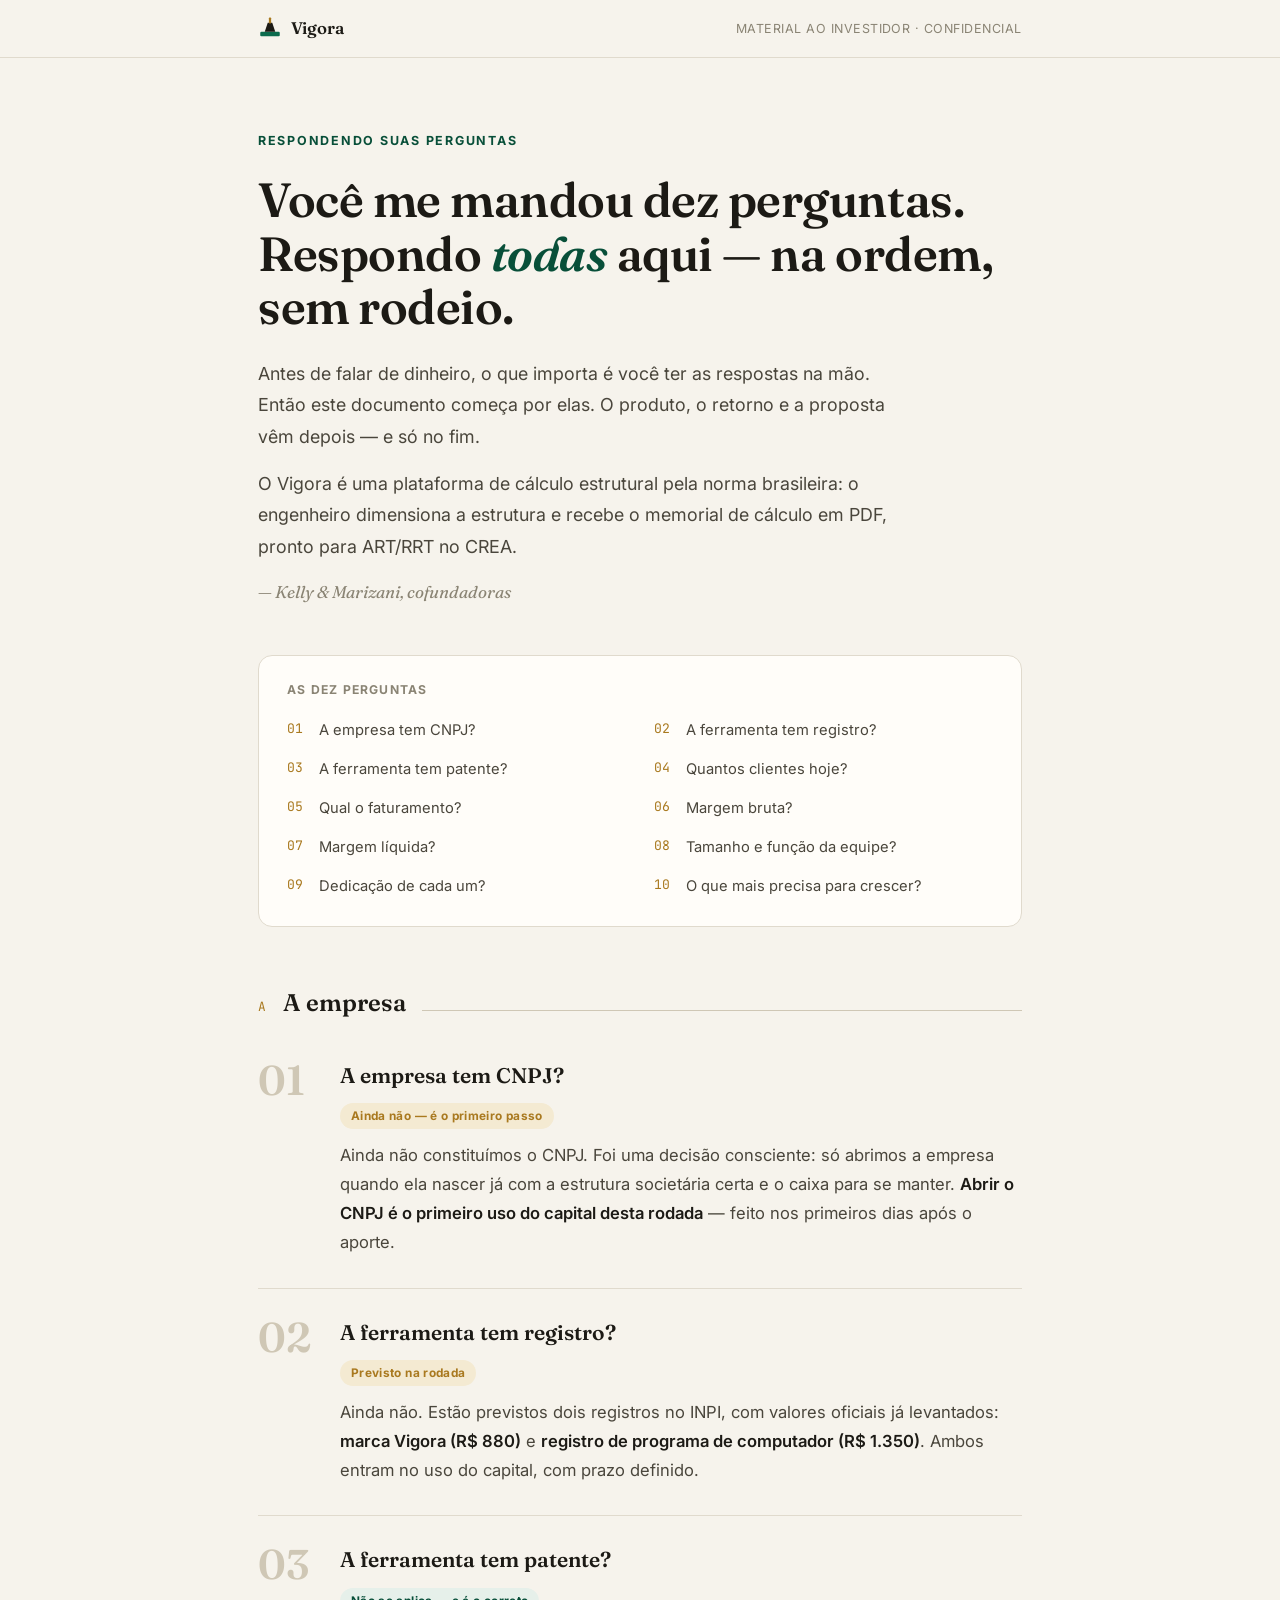
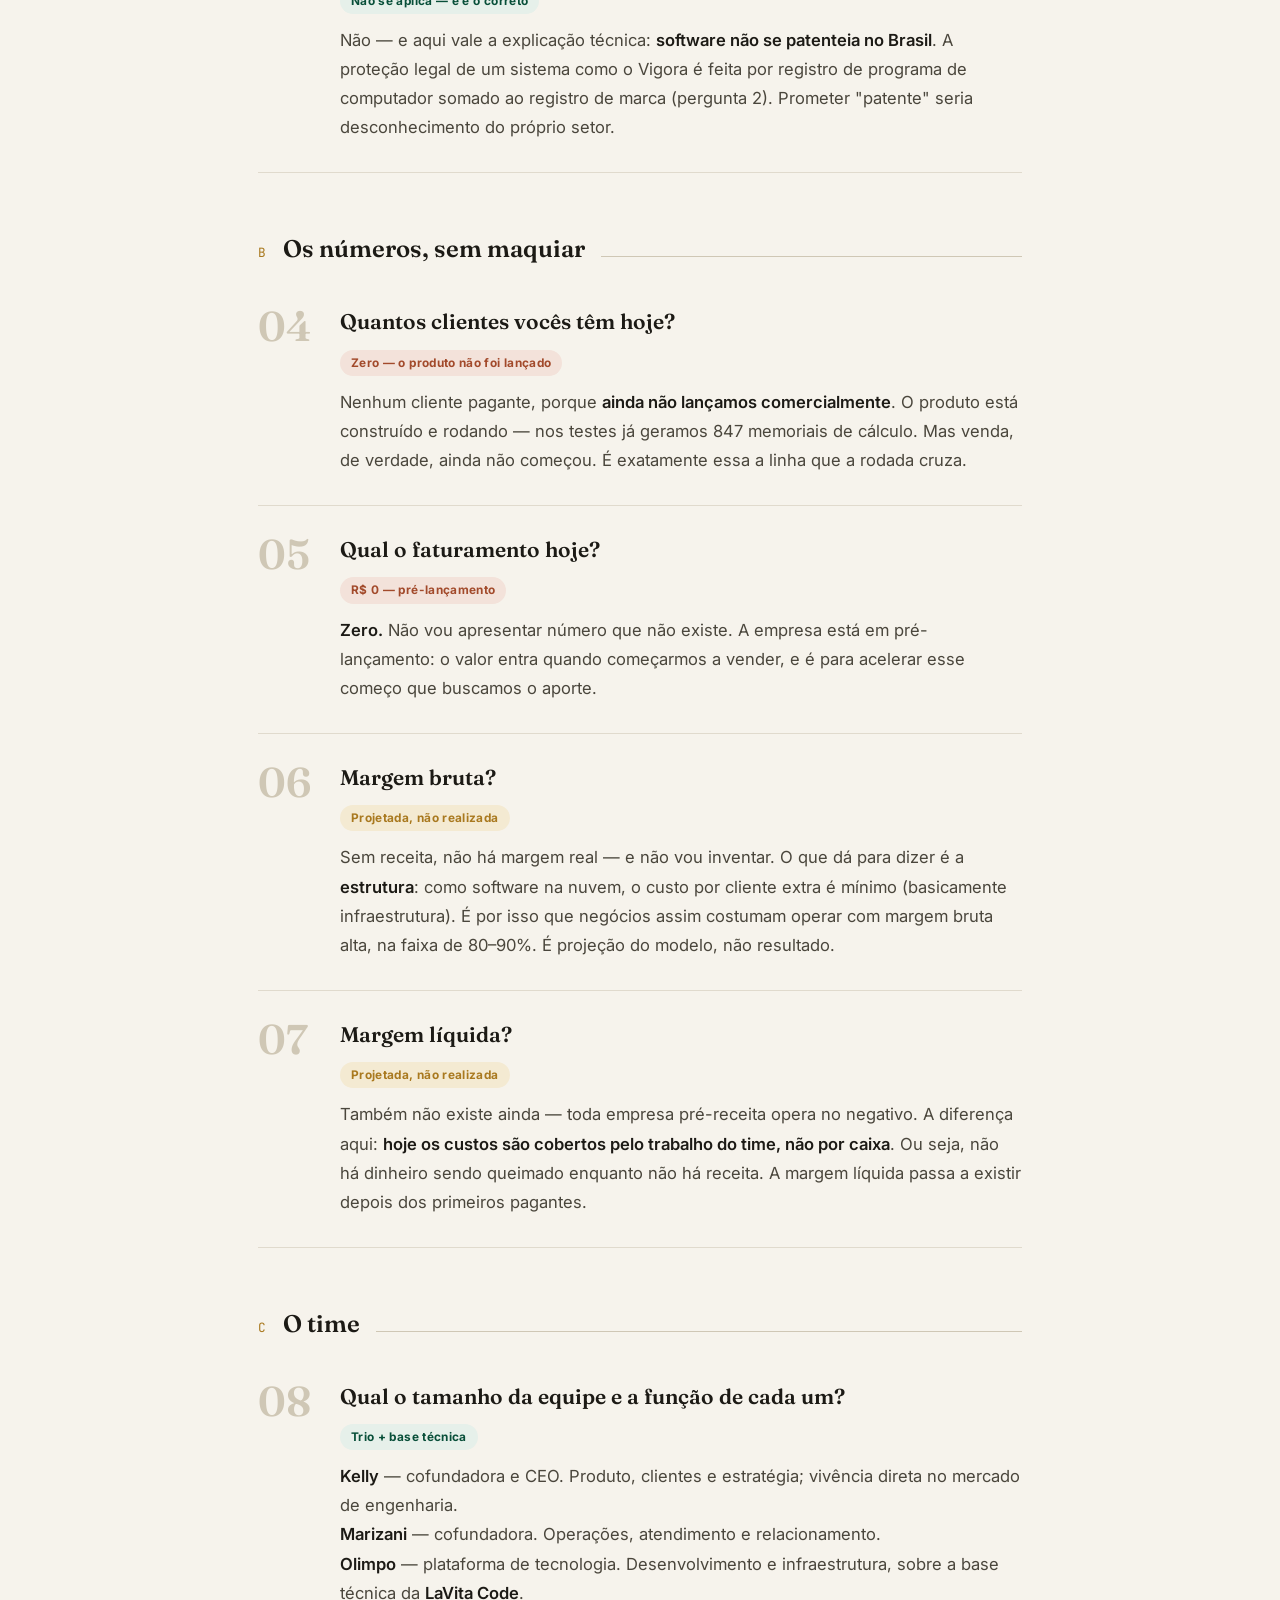
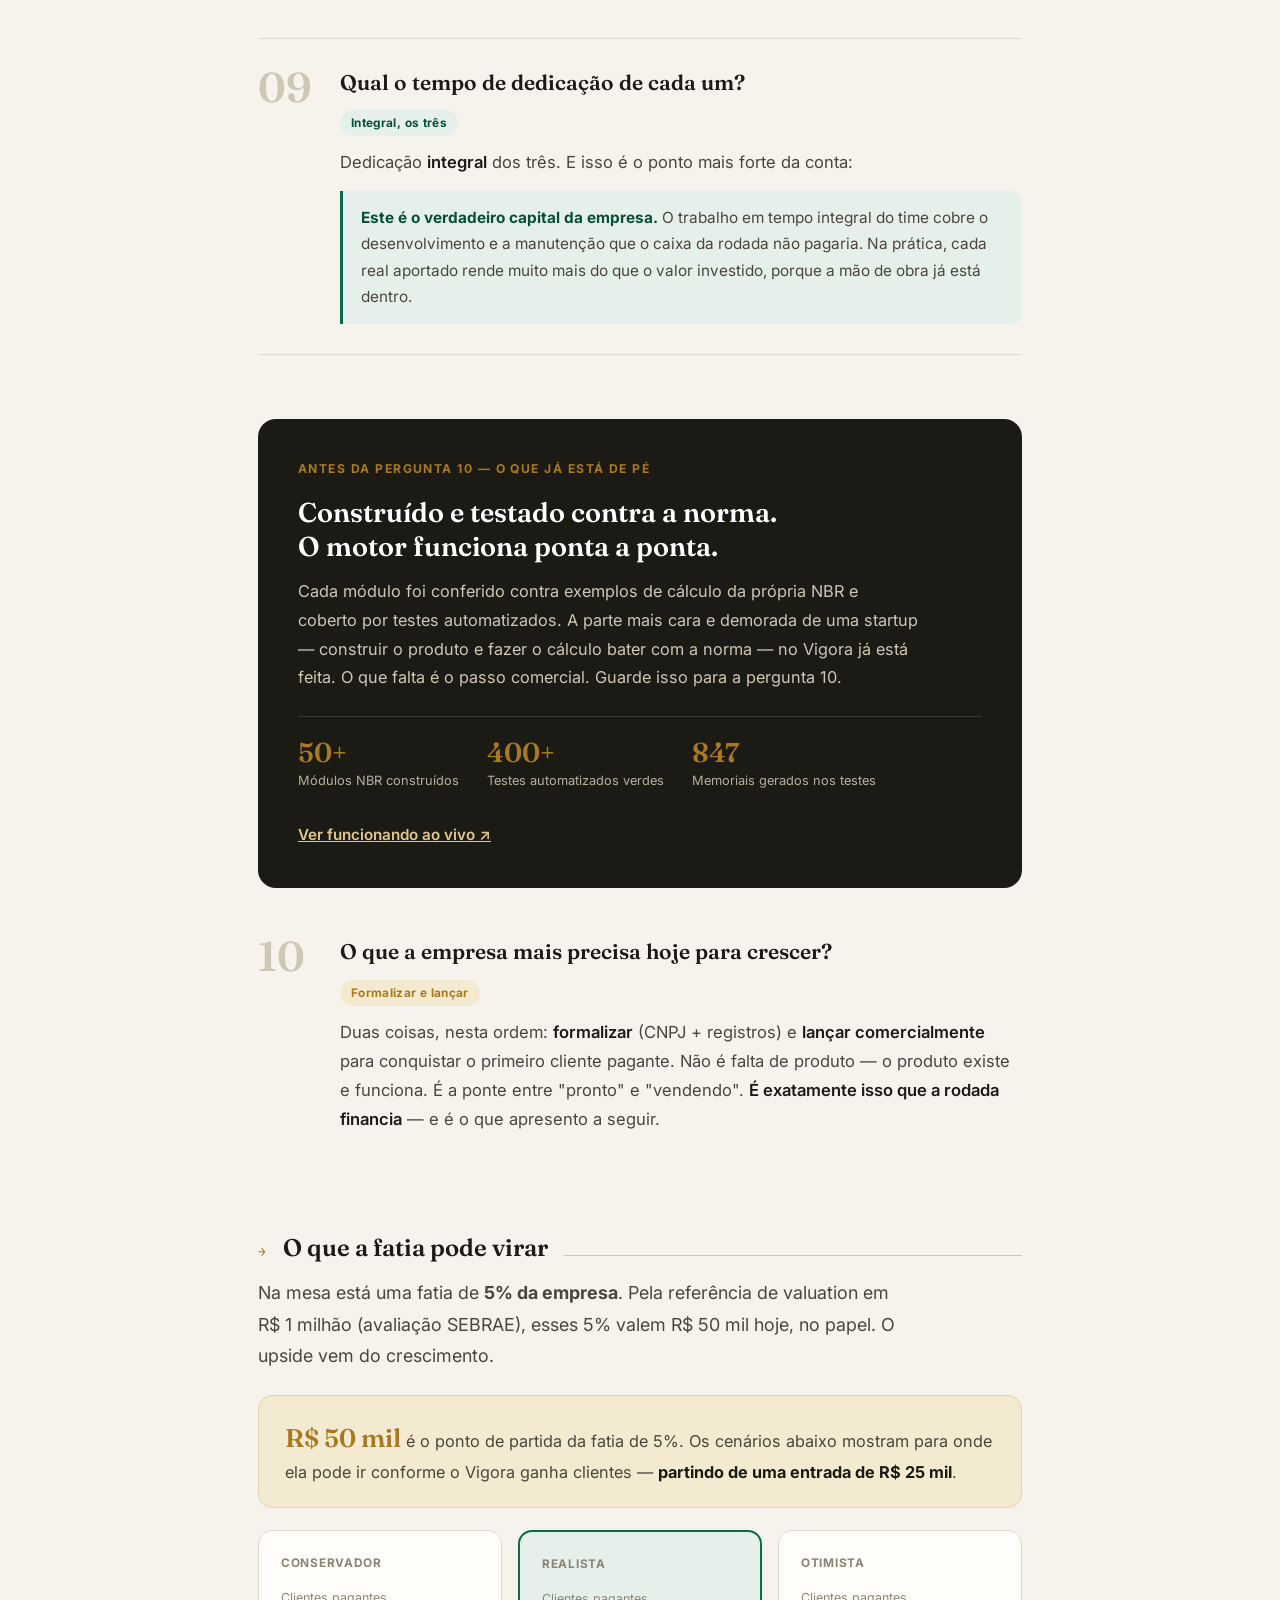
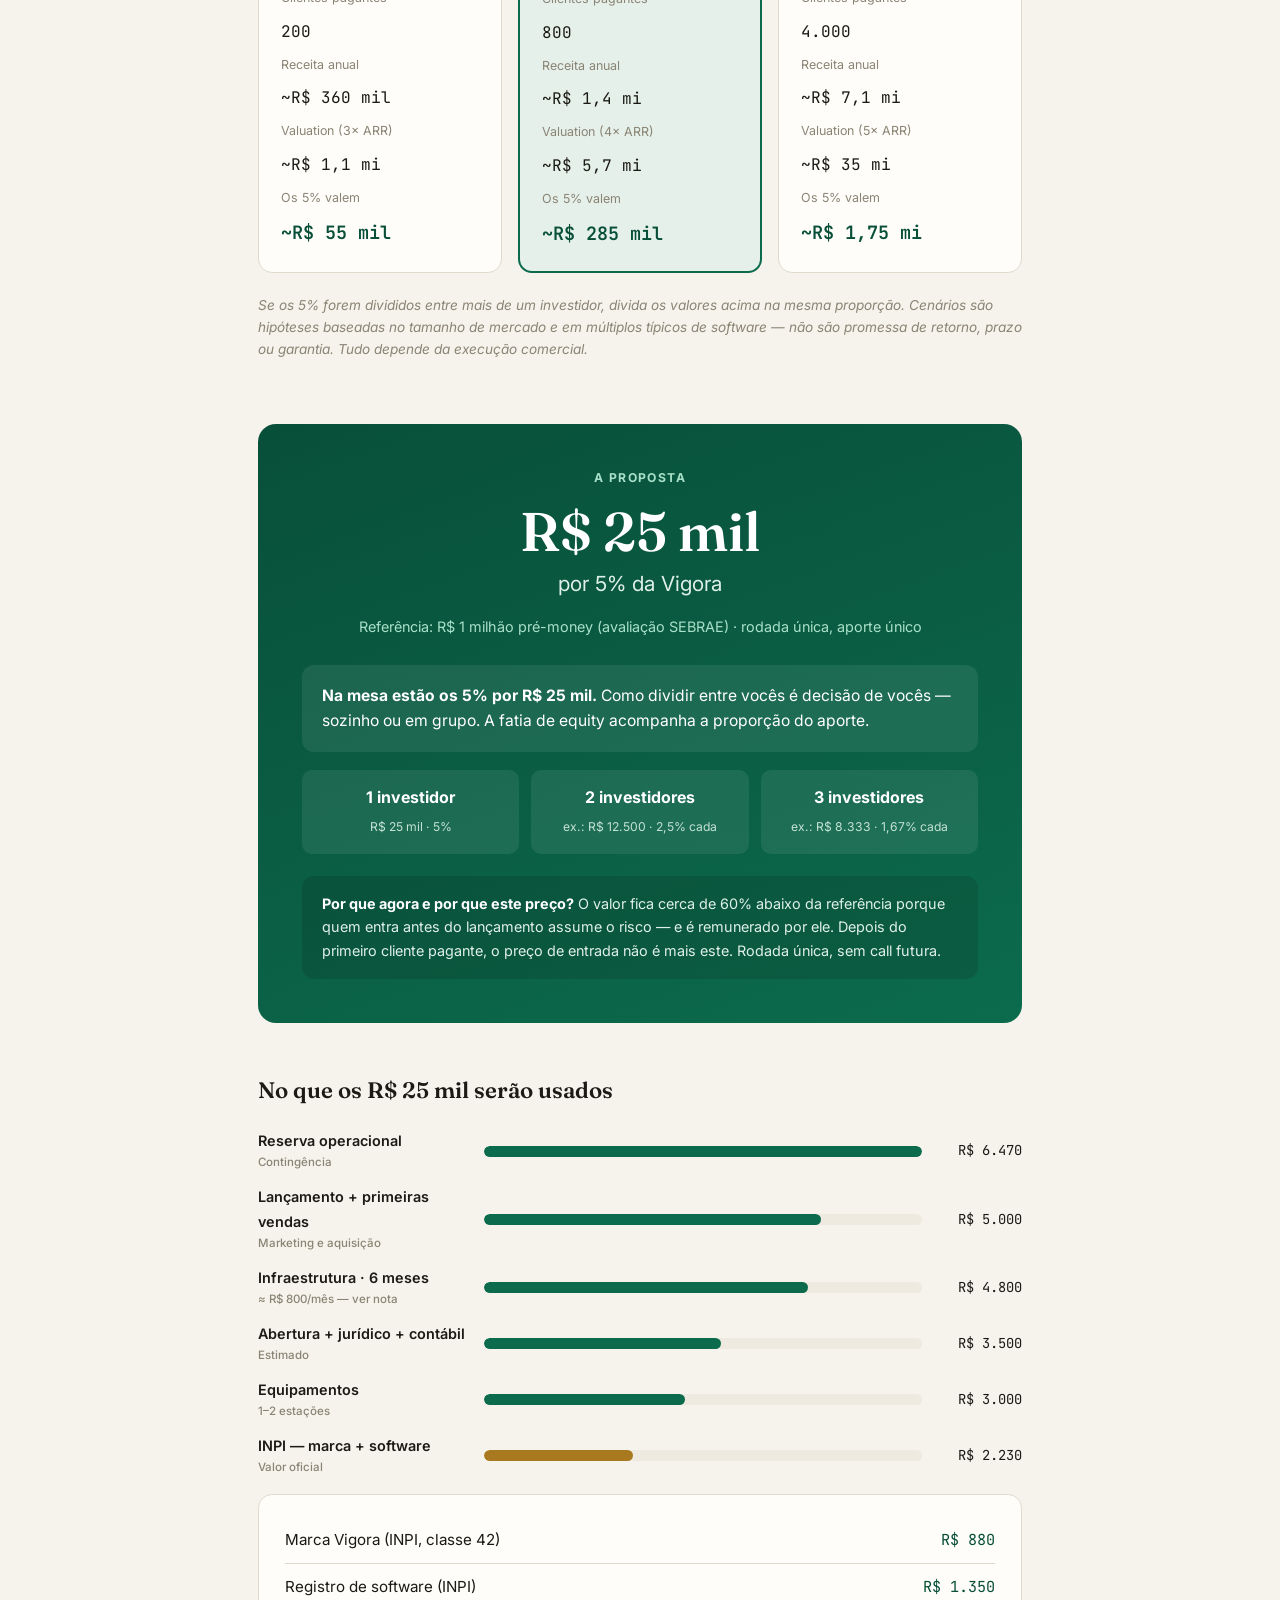
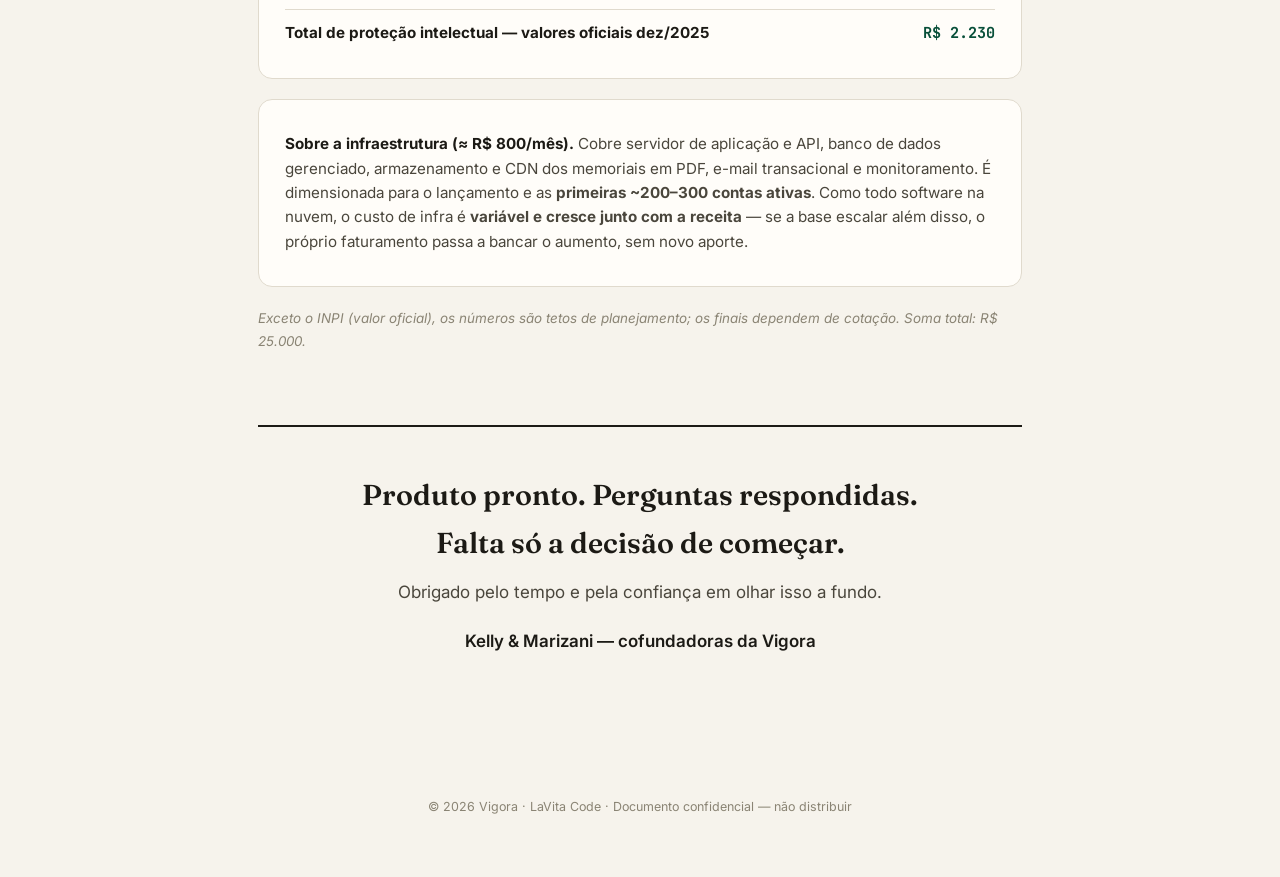
==== commit da73819e: "Realistic infra estimate: R$800/mo (~R$4.8k/6mo) sized for first 200-300 accounts + variable-scales-" ====
--- a/investor-deck.html
+++ b/investor-deck.html
@@ -352,12 +352,12 @@
   <section class="use">
     <h3 class="use__h">No que os R$ 25 mil serão usados</h3>
     <div class="cap">
-      <div class="cap-row"><div class="cap-lbl">Reserva operacional<small>Contingência</small></div><div class="cap-track"><div class="cap-fill" style="width:100%"></div></div><div class="cap-val">R$ 6.670</div></div>
-      <div class="cap-row"><div class="cap-lbl">Equipamentos<small>Teto — 2 estações</small></div><div class="cap-track"><div class="cap-fill" style="width:72%"></div></div><div class="cap-val">R$ 4.800</div></div>
-      <div class="cap-row"><div class="cap-lbl">Abertura + jurídico + contábil<small>Estimado</small></div><div class="cap-track"><div class="cap-fill" style="width:52%"></div></div><div class="cap-val">R$ 3.500</div></div>
-      <div class="cap-row"><div class="cap-lbl">Lançamento + primeiras vendas<small>Estimado</small></div><div class="cap-track"><div class="cap-fill" style="width:45%"></div></div><div class="cap-val">R$ 3.000</div></div>
-      <div class="cap-row"><div class="cap-lbl">Infraestrutura · 6 meses<small>Estimado</small></div><div class="cap-track"><div class="cap-fill" style="width:27%"></div></div><div class="cap-val">R$ 1.800</div></div>
-      <div class="cap-row"><div class="cap-lbl">INPI — marca + software<small>Valor oficial</small></div><div class="cap-track"><div class="cap-fill cap-fill--gold" style="width:33%"></div></div><div class="cap-val">R$ 2.230</div></div>
+      <div class="cap-row"><div class="cap-lbl">Reserva operacional<small>Contingência</small></div><div class="cap-track"><div class="cap-fill" style="width:100%"></div></div><div class="cap-val">R$ 6.470</div></div>
+      <div class="cap-row"><div class="cap-lbl">Lançamento + primeiras vendas<small>Marketing e aquisição</small></div><div class="cap-track"><div class="cap-fill" style="width:77%"></div></div><div class="cap-val">R$ 5.000</div></div>
+      <div class="cap-row"><div class="cap-lbl">Infraestrutura · 6 meses<small>≈ R$ 800/mês — ver nota</small></div><div class="cap-track"><div class="cap-fill" style="width:74%"></div></div><div class="cap-val">R$ 4.800</div></div>
+      <div class="cap-row"><div class="cap-lbl">Abertura + jurídico + contábil<small>Estimado</small></div><div class="cap-track"><div class="cap-fill" style="width:54%"></div></div><div class="cap-val">R$ 3.500</div></div>
+      <div class="cap-row"><div class="cap-lbl">Equipamentos<small>1–2 estações</small></div><div class="cap-track"><div class="cap-fill" style="width:46%"></div></div><div class="cap-val">R$ 3.000</div></div>
+      <div class="cap-row"><div class="cap-lbl">INPI — marca + software<small>Valor oficial</small></div><div class="cap-track"><div class="cap-fill cap-fill--gold" style="width:34%"></div></div><div class="cap-val">R$ 2.230</div></div>
     </div>
 
     <div class="ip">
@@ -365,7 +365,12 @@
       <div class="ip__row"><span>Registro de software (INPI)</span><span class="v">R$ 1.350</span></div>
       <div class="ip__row"><span>Total de proteção intelectual — valores oficiais dez/2025</span><span class="v">R$ 2.230</span></div>
     </div>
-    <p class="use__note">Exceto o INPI (valor oficial), os números são tetos de planejamento; os finais dependem de cotação.</p>
+    <div class="ip" style="margin-top:20px;">
+      <div class="ip__row" style="border-bottom:none;font-weight:400;color:var(--ink-soft);line-height:1.6;display:block;">
+        <strong style="color:var(--ink);">Sobre a infraestrutura (≈ R$ 800/mês).</strong> Cobre servidor de aplicação e API, banco de dados gerenciado, armazenamento e CDN dos memoriais em PDF, e-mail transacional e monitoramento. É dimensionada para o lançamento e as <strong>primeiras ~200–300 contas ativas</strong>. Como todo software na nuvem, o custo de infra é <strong>variável e cresce junto com a receita</strong> — se a base escalar além disso, o próprio faturamento passa a bancar o aumento, sem novo aporte.
+      </div>
+    </div>
+    <p class="use__note">Exceto o INPI (valor oficial), os números são tetos de planejamento; os finais dependem de cotação. Soma total: R$ 25.000.</p>
   </section>
 
   <!-- FECHO -->
